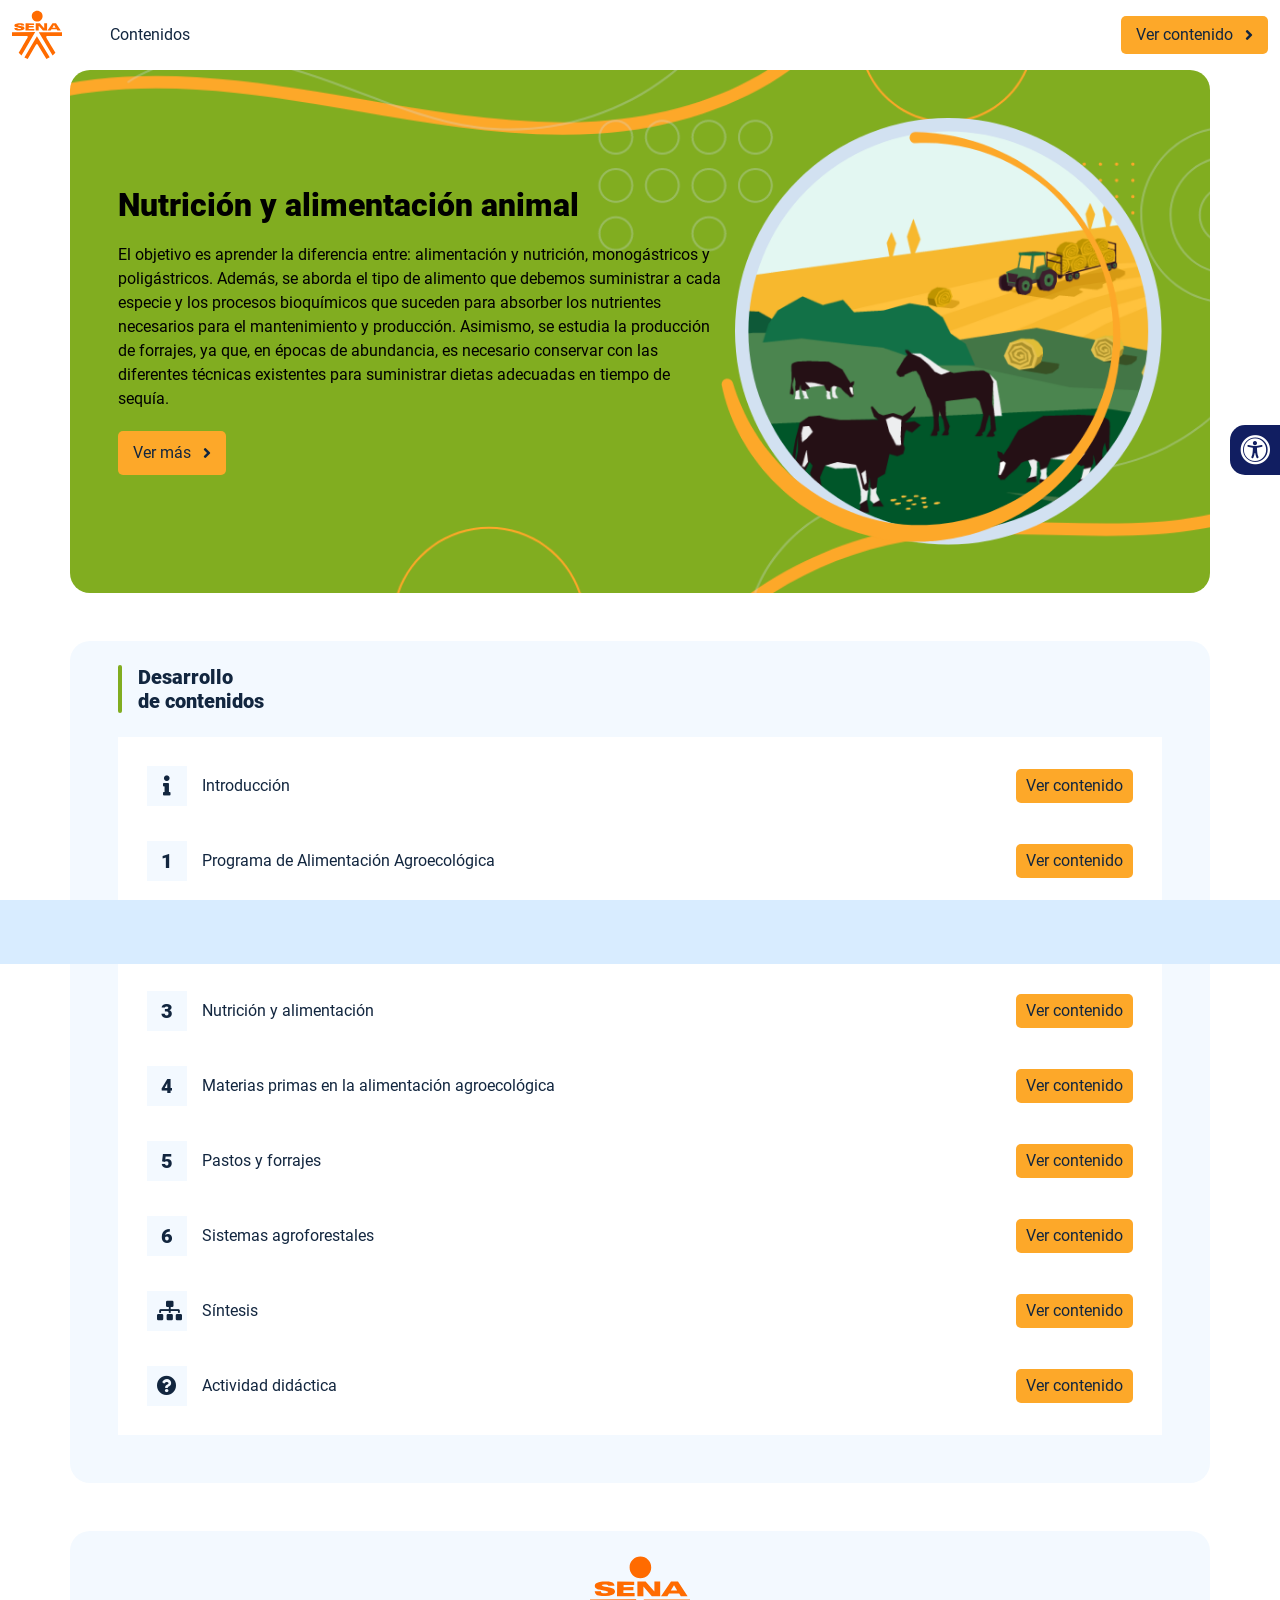
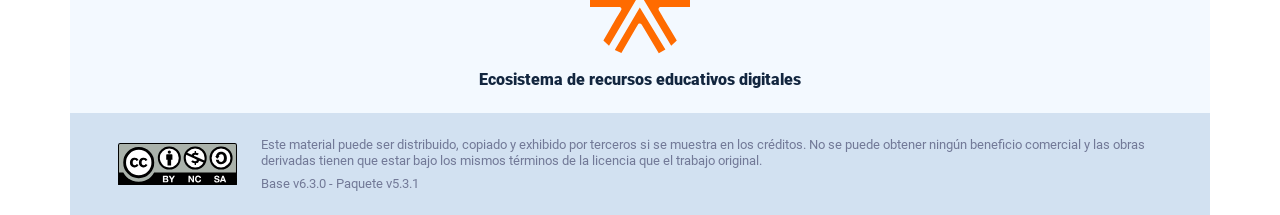
==== index.html @ fa009c9f "new dist" ====
<!DOCTYPE html><html lang=""><head><meta charset="utf-8"><meta http-equiv="X-UA-Compatible" content="IE=edge"><meta name="viewport" content="width=device-width,initial-scale=1"><link rel="icon" href="favicon.ico"><title>Nutrición y alimentación animal</title><link href="css/chunk-0c047e41.3babef71.css" rel="prefetch"><link href="css/chunk-25b302c8.3babef71.css" rel="prefetch"><link href="css/chunk-26fc7596.3babef71.css" rel="prefetch"><link href="css/chunk-2d2747e2.3babef71.css" rel="prefetch"><link href="css/chunk-32334cb6.3babef71.css" rel="prefetch"><link href="css/chunk-3c57cd7b.3babef71.css" rel="prefetch"><link href="css/chunk-4f2d402a.3babef71.css" rel="prefetch"><link href="css/chunk-4fde0a08.14d1f3e8.css" rel="prefetch"><link href="css/chunk-515a8379.6dd60bd9.css" rel="prefetch"><link href="css/chunk-59974754.52a29f96.css" rel="prefetch"><link href="css/chunk-6e1e538a.126808df.css" rel="prefetch"><link href="css/chunk-766a929b.4b46c8f9.css" rel="prefetch"><link href="css/chunk-f2df7d2c.3babef71.css" rel="prefetch"><link href="css/comple.c77ce1c6.css" rel="prefetch"><link href="css/creditos.d9556710.css" rel="prefetch"><link href="css/glosario.604afac5.css" rel="prefetch"><link href="css/referencias.53dd56c1.css" rel="prefetch"><link href="js/actividad.13977419.js" rel="prefetch"><link href="js/chunk-0206bfa0.6ea798e3.js" rel="prefetch"><link href="js/chunk-0c047e41.f8c94ea4.js" rel="prefetch"><link href="js/chunk-13a6037e.e3ae92cb.js" rel="prefetch"><link href="js/chunk-18f95272.21e103e8.js" rel="prefetch"><link href="js/chunk-25b302c8.52a77a1a.js" rel="prefetch"><link href="js/chunk-26fc7596.83f7bd24.js" rel="prefetch"><link href="js/chunk-2c06842c.5c37a9a4.js" rel="prefetch"><link href="js/chunk-2d0e96ec.0137517c.js" rel="prefetch"><link href="js/chunk-2d208d90.4214ea15.js" rel="prefetch"><link href="js/chunk-2d21d0e2.2effd95c.js" rel="prefetch"><link href="js/chunk-2d22c123.eae951e4.js" rel="prefetch"><link href="js/chunk-2d2747e2.8bf9c8c6.js" rel="prefetch"><link href="js/chunk-2e80bb9a.995b428d.js" rel="prefetch"><link href="js/chunk-319206de.aa8a822c.js" rel="prefetch"><link href="js/chunk-32334cb6.5bf96e93.js" rel="prefetch"><link href="js/chunk-3c57cd7b.e9e8c691.js" rel="prefetch"><link href="js/chunk-3d6834f6.431246e4.js" rel="prefetch"><link href="js/chunk-4cdd78c0.a78de37a.js" rel="prefetch"><link href="js/chunk-4f2d402a.55dde777.js" rel="prefetch"><link href="js/chunk-4fde0a08.925c0153.js" rel="prefetch"><link href="js/chunk-515a8379.f6494c40.js" rel="prefetch"><link href="js/chunk-53ccb27e.b62e70c6.js" rel="prefetch"><link href="js/chunk-55d286b8.ed325d22.js" rel="prefetch"><link href="js/chunk-59974754.54bc3c05.js" rel="prefetch"><link href="js/chunk-6e1e538a.7af76e6a.js" rel="prefetch"><link href="js/chunk-766a929b.f186516a.js" rel="prefetch"><link href="js/chunk-c796899c.27587da0.js" rel="prefetch"><link href="js/chunk-e8a7823a.f5b0696b.js" rel="prefetch"><link href="js/chunk-f2df7d2c.f346e065.js" rel="prefetch"><link href="js/chunk-fde47172.cef061ba.js" rel="prefetch"><link href="js/comple.63446058.js" rel="prefetch"><link href="js/creditos.b3fdea55.js" rel="prefetch"><link href="js/glosario.db47844c.js" rel="prefetch"><link href="js/intro.9a6a0069.js" rel="prefetch"><link href="js/referencias.a75df7a0.js" rel="prefetch"><link href="js/sintesis.6f51f8eb.js" rel="prefetch"><link href="js/tema1.63295f8f.js" rel="prefetch"><link href="js/tema2.dfd759f9.js" rel="prefetch"><link href="js/tema3.2fb62df7.js" rel="prefetch"><link href="css/app.a11f2402.css" rel="preload" as="style"><link href="css/chunk-vendors.a9d8d5e8.css" rel="preload" as="style"><link href="js/app.bd2f40f1.js" rel="preload" as="script"><link href="js/chunk-vendors.563e5049.js" rel="preload" as="script"><link href="css/chunk-vendors.a9d8d5e8.css" rel="stylesheet"><link href="css/app.a11f2402.css" rel="stylesheet"></head><body><noscript><strong>We're sorry but Nutrición y alimentación animal doesn't work properly without JavaScript enabled. Please enable it to continue.</strong></noscript><div id="app"></div><script src="js/chunk-vendors.563e5049.js"></script><script src="js/app.bd2f40f1.js"></script></body></html>
---- css/chunk-0c047e41.3babef71.css ----
.actividad[data-v-22adfd6b]{background-color:#f2f2f2}.horizontal-scroll__wrapper[data-v-22adfd6b]{overflow:hidden}.horizontal-scroll[data-v-22adfd6b]{display:flex;transition:transform .5s ease-in-out;align-items:center;flex-wrap:nowrap}.horizontal-scroll[data-v-22adfd6b]:not(.row){width:100%}.horizontal-scroll--item-fw[data-v-22adfd6b]>div{flex-grow:0;flex-shrink:0;width:100%;margin:0!important}
---- css/chunk-25b302c8.3babef71.css ----
.actividad[data-v-22adfd6b]{background-color:#f2f2f2}.horizontal-scroll__wrapper[data-v-22adfd6b]{overflow:hidden}.horizontal-scroll[data-v-22adfd6b]{display:flex;transition:transform .5s ease-in-out;align-items:center;flex-wrap:nowrap}.horizontal-scroll[data-v-22adfd6b]:not(.row){width:100%}.horizontal-scroll--item-fw[data-v-22adfd6b]>div{flex-grow:0;flex-shrink:0;width:100%;margin:0!important}
---- css/chunk-26fc7596.3babef71.css ----
.actividad[data-v-22adfd6b]{background-color:#f2f2f2}.horizontal-scroll__wrapper[data-v-22adfd6b]{overflow:hidden}.horizontal-scroll[data-v-22adfd6b]{display:flex;transition:transform .5s ease-in-out;align-items:center;flex-wrap:nowrap}.horizontal-scroll[data-v-22adfd6b]:not(.row){width:100%}.horizontal-scroll--item-fw[data-v-22adfd6b]>div{flex-grow:0;flex-shrink:0;width:100%;margin:0!important}
---- css/chunk-2d2747e2.3babef71.css ----
.actividad[data-v-22adfd6b]{background-color:#f2f2f2}.horizontal-scroll__wrapper[data-v-22adfd6b]{overflow:hidden}.horizontal-scroll[data-v-22adfd6b]{display:flex;transition:transform .5s ease-in-out;align-items:center;flex-wrap:nowrap}.horizontal-scroll[data-v-22adfd6b]:not(.row){width:100%}.horizontal-scroll--item-fw[data-v-22adfd6b]>div{flex-grow:0;flex-shrink:0;width:100%;margin:0!important}
---- css/chunk-32334cb6.3babef71.css ----
.actividad[data-v-22adfd6b]{background-color:#f2f2f2}.horizontal-scroll__wrapper[data-v-22adfd6b]{overflow:hidden}.horizontal-scroll[data-v-22adfd6b]{display:flex;transition:transform .5s ease-in-out;align-items:center;flex-wrap:nowrap}.horizontal-scroll[data-v-22adfd6b]:not(.row){width:100%}.horizontal-scroll--item-fw[data-v-22adfd6b]>div{flex-grow:0;flex-shrink:0;width:100%;margin:0!important}
---- css/chunk-3c57cd7b.3babef71.css ----
.actividad[data-v-22adfd6b]{background-color:#f2f2f2}.horizontal-scroll__wrapper[data-v-22adfd6b]{overflow:hidden}.horizontal-scroll[data-v-22adfd6b]{display:flex;transition:transform .5s ease-in-out;align-items:center;flex-wrap:nowrap}.horizontal-scroll[data-v-22adfd6b]:not(.row){width:100%}.horizontal-scroll--item-fw[data-v-22adfd6b]>div{flex-grow:0;flex-shrink:0;width:100%;margin:0!important}
---- css/chunk-4f2d402a.3babef71.css ----
.actividad[data-v-22adfd6b]{background-color:#f2f2f2}.horizontal-scroll__wrapper[data-v-22adfd6b]{overflow:hidden}.horizontal-scroll[data-v-22adfd6b]{display:flex;transition:transform .5s ease-in-out;align-items:center;flex-wrap:nowrap}.horizontal-scroll[data-v-22adfd6b]:not(.row){width:100%}.horizontal-scroll--item-fw[data-v-22adfd6b]>div{flex-grow:0;flex-shrink:0;width:100%;margin:0!important}
---- css/chunk-4fde0a08.14d1f3e8.css ----
.actividad[data-v-a108b06a]{background-color:#f2f2f2}.header[data-v-a108b06a]{position:sticky;top:0;padding-top:10px;padding-bottom:10px;background-color:#fff;z-index:10010;line-height:1.1em}.header__logo[data-v-a108b06a]{width:50px}@media (max-width:576px){.header__componente-formativo[data-v-a108b06a]{font-size:.8em}}.header__menu[data-v-a108b06a]{cursor:pointer}.header__menu span[data-v-a108b06a]{font-size:.7em;display:block;line-height:1em;text-align:center;color:#111e61}.header__menu__btn[data-v-a108b06a]{width:30px;height:30px;position:relative;margin-bottom:4px}.header__menu__btn .line-1[data-v-a108b06a],.header__menu__btn .line-2[data-v-a108b06a],.header__menu__btn .line-3[data-v-a108b06a]{height:4px;width:30px;background-color:#111e61;transform-origin:center center;position:absolute;left:0;border-radius:2px}.header__menu__btn .line-1[data-v-a108b06a]{top:4px;-webkit-animation:line-1-inactive-data-v-a108b06a .5s ease-in-out forwards;animation:line-1-inactive-data-v-a108b06a .5s ease-in-out forwards}.header__menu__btn .line-2[data-v-a108b06a]{top:13px;-webkit-animation:line-2-inactive-data-v-a108b06a .5s ease-in-out forwards;animation:line-2-inactive-data-v-a108b06a .5s ease-in-out forwards}.header__menu__btn .line-3[data-v-a108b06a]{top:22px;-webkit-animation:line-3-inactive-data-v-a108b06a .5s ease-in-out forwards;animation:line-3-inactive-data-v-a108b06a .5s ease-in-out forwards}.header__menu__btn[data-v-a108b06a]:hover{cursor:pointer}.header__menu__btn--open .line-1[data-v-a108b06a]{-webkit-animation:line-1-active-data-v-a108b06a .5s ease-in-out forwards;animation:line-1-active-data-v-a108b06a .5s ease-in-out forwards}.header__menu__btn--open .line-2[data-v-a108b06a]{-webkit-animation:line-2-active-data-v-a108b06a .5s ease-in-out forwards;animation:line-2-active-data-v-a108b06a .5s ease-in-out forwards}.header__menu__btn--open .line-3[data-v-a108b06a]{-webkit-animation:line-3-active-data-v-a108b06a .5s ease-in-out forwards;animation:line-3-active-data-v-a108b06a .5s ease-in-out forwards}@-webkit-keyframes line-1-active-data-v-a108b06a{0%{transform:translate(0) rotate(0)}50%{transform:translateY(9px) rotate(0)}to{transform:translateY(9px) rotate(45deg)}}@keyframes line-1-active-data-v-a108b06a{0%{transform:translate(0) rotate(0)}50%{transform:translateY(9px) rotate(0)}to{transform:translateY(9px) rotate(45deg)}}@-webkit-keyframes line-2-active-data-v-a108b06a{0%{transform:scale(1)}to{transform:scale(0)}}@keyframes line-2-active-data-v-a108b06a{0%{transform:scale(1)}to{transform:scale(0)}}@-webkit-keyframes line-3-active-data-v-a108b06a{0%{transform:translate(0) rotate(0)}50%{transform:translateY(-9px) rotate(0)}to{transform:translateY(-9px) rotate(-45deg)}}@keyframes line-3-active-data-v-a108b06a{0%{transform:translate(0) rotate(0)}50%{transform:translateY(-9px) rotate(0)}to{transform:translateY(-9px) rotate(-45deg)}}@-webkit-keyframes line-1-inactive-data-v-a108b06a{0%{transform:translateY(9px) rotate(45deg)}50%{transform:translateY(9px) rotate(0)}to{transform:translate(0) rotate(0)}}@keyframes line-1-inactive-data-v-a108b06a{0%{transform:translateY(9px) rotate(45deg)}50%{transform:translateY(9px) rotate(0)}to{transform:translate(0) rotate(0)}}@-webkit-keyframes line-2-inactive-data-v-a108b06a{0%{transform:scale(0)}to{transform:scale(1)}}@keyframes line-2-inactive-data-v-a108b06a{0%{transform:scale(0)}to{transform:scale(1)}}@-webkit-keyframes line-3-inactive-data-v-a108b06a{0%{transform:translateY(-9px) rotate(-45deg)}50%{transform:translateY(-9px) rotate(0)}to{transform:translate(0) rotate(0)}}@keyframes line-3-inactive-data-v-a108b06a{0%{transform:translateY(-9px) rotate(-45deg)}50%{transform:translateY(-9px) rotate(0)}to{transform:translate(0) rotate(0)}}
---- css/chunk-515a8379.6dd60bd9.css ----
.actividad{background-color:#f2f2f2}.banner-interno{position:relative}.banner-interno__fondo{position:absolute;top:0;bottom:-50px;left:0;right:0;background-color:#e26c1e;background-size:cover;background-position:50%}.banner-interno__titulo{display:flex;align-items:center}.banner-interno__titulo__icono{display:block;width:32px;height:32px;border-radius:50%;background-color:#fff;position:relative}.banner-interno__titulo__icono i{color:#e26c1e;position:absolute;left:50%;top:50%;transform:translate(-50%,-50%)}.banner-interno__titulo h1,.banner-interno__titulo h2,.banner-interno__titulo h3,.banner-interno__titulo h4,.banner-interno__titulo h5,.banner-interno__titulo h6{color:#fff;line-height:1.1em}
---- css/chunk-59974754.52a29f96.css ----
.actividad{background-color:#f2f2f2}.aside-menu{position:sticky;top:70px;flex:0 0 0;width:0;min-height:calc(100vh - 70px);max-height:calc(100vh - 70px);background-color:#f3f9ff;transition:flex .5s ease-in-out,width .5s ease-in-out;overflow-x:hidden;z-index:100001}.aside-menu a{color:#111e61}.aside-menu--open{flex:0 0 300px;width:300px}.aside-menu__content{width:300px;display:flex;flex-direction:column;justify-content:space-between;min-height:calc(100vh - 70px);max-height:calc(100vh - 70px);border-right:1px solid #d8ecff}@media (max-height:800px){.aside-menu__content{min-height:800px;max-height:800px;overflow-y:auto}}.aside-menu__header{padding:10px;text-align:center;background-color:#d8ecff}.aside-menu__header h4{margin:0}.aside-menu__menu{overflow-y:auto;flex-grow:1;list-style:none;padding-left:0;margin-bottom:0}.aside-menu__menu__item--active .aside-menu__menu__item__lnk,.aside-menu__menu__item--active .aside-menu__sec-menu__item__lnk{background-color:#d8ecff;font-weight:700}.aside-menu__menu__item--sub-menu:hover,.aside-menu__menu__item:hover,.aside-menu__sec-menu__item:hover{background-color:#d8ecff}.aside-menu__menu__item--sub-menu{padding-left:10px}.aside-menu__menu__item--sub-menu--active .aside-menu__menu__item__lnk,.aside-menu__menu__item--sub-menu--active .aside-menu__sec-menu__item__lnk{background-color:#d8ecff;font-weight:700;position:relative}.aside-menu__menu__item--sub-menu--active .aside-menu__menu__item__lnk:before,.aside-menu__menu__item--sub-menu--active .aside-menu__sec-menu__item__lnk:before{content:"";display:block;position:absolute;left:0;bottom:0;top:0;width:4px;border-radius:2px;background-color:#81ad20}.aside-menu__menu__item__lnk,.aside-menu__sec-menu__item__lnk{display:flex;align-items:center;padding:10px 15px;line-height:1.1em}.aside-menu__menu__item__lnk i,.aside-menu__menu__item__lnk span,.aside-menu__sec-menu__item__lnk i,.aside-menu__sec-menu__item__lnk span{margin-right:10px}.aside-menu__menu__item__lnk i:last-child,.aside-menu__menu__item__lnk span:last-child,.aside-menu__sec-menu__item__lnk i:last-child,.aside-menu__sec-menu__item__lnk span:last-child{margin-right:0}.aside-menu__sec-menu{background-color:#d8ecff;padding:10px 0;flex-shrink:0;margin-bottom:0}.aside-menu__sec-menu__item{padding:10px 15px}.aside-menu__sec-menu__item__lnk{padding:0;border-radius:1em}.aside-menu__sec-menu__item__lnk i{display:block;width:2em;height:2em;padding:.5em 0;text-align:center;background-color:#fff;border-radius:50%}.aside-menu__sec-menu__item__lnk:hover{background-color:#fff}@media (max-width:992px){.aside-menu{position:fixed;top:70px}}@media (max-width:576px){.aside-menu__sec-menu{padding-bottom:110px}}
---- css/chunk-6e1e538a.126808df.css ----
.actividad[data-v-4f6b7c58]{background-color:#f2f2f2}.accesibilidad[data-v-4f6b7c58]{position:fixed;right:0;top:50vh;height:50px;background-color:#111e61;border-top-left-radius:15px;border-bottom-left-radius:15px;transform:translateY(-50%) translateX(100%) translateX(-50px);overflow:hidden;transition:transform .3s ease-in-out,height .3s ease-in-out}.accesibilidad[data-v-4f6b7c58]:hover{transform:translateY(-50%) translateX(0);height:12.75rem}.accesibilidad [data-v-4f6b7c58]{color:#fff}.accesibilidad__menu__content .accesibilidad__menu__item[data-v-4f6b7c58]{cursor:pointer}.accesibilidad__menu__content .accesibilidad__menu__item[data-v-4f6b7c58]:hover{background-color:#273685}.accesibilidad__menu__content .accesibilidad__menu__item[data-v-4f6b7c58]:last-child{border:none}.accesibilidad__menu__item[data-v-4f6b7c58]{display:flex;align-items:center;padding:10px;border-bottom:1px solid #273685;line-height:1em;-webkit-user-select:none;-moz-user-select:none;-ms-user-select:none;user-select:none}.accesibilidad__menu i[data-v-4f6b7c58]{font-size:30px;font-style:normal;margin-right:10px;line-height:1em}.accesibilidad__menu img[data-v-4f6b7c58]{width:30px;margin-right:10px}
---- css/chunk-766a929b.4b46c8f9.css ----
.actividad{background-color:#f2f2f2}.barra-avance{display:flex;align-items:center;justify-content:space-between;position:fixed;bottom:0;left:0;width:100%;padding:10px;background-color:#d8ecff;transition:transform .5s ease-in-out;z-index:100000}.barra-avance__barra{margin:0 20px;flex:1;position:relative;max-width:800px}.barra-avance__barra--amarilla,.barra-avance__barra--blanca{height:4px}.barra-avance__barra--amarilla:after,.barra-avance__barra--amarilla:before,.barra-avance__barra--blanca:after,.barra-avance__barra--blanca:before{content:"";display:block;width:10px;height:10px;border-radius:50%;position:absolute;top:50%}.barra-avance__barra--amarilla:before,.barra-avance__barra--blanca:before{left:0;transform:translate(-50%,-50%)}.barra-avance__barra--amarilla:after,.barra-avance__barra--blanca:after{right:0;transform:translate(50%,-50%)}.barra-avance__barra--blanca,.barra-avance__barra--blanca:after,.barra-avance__barra--blanca:before{background-color:#fff}.barra-avance__barra--amarilla{position:absolute;width:100%;top:0;background-color:#fda829}.barra-avance__barra--amarilla:after,.barra-avance__barra--amarilla:before{background-color:#fda829}.barra-avance__boton--regresar{background-color:#b0c0d2}.barra-avance__boton--regresar span{color:#111e61!important}.barra-avance__boton--disable{opacity:0;pointer-events:none}.barra-avance--open{transform:translateY(0)}.barra-avance--close{transform:translateY(100%)}
---- css/chunk-f2df7d2c.3babef71.css ----
.actividad[data-v-22adfd6b]{background-color:#f2f2f2}.horizontal-scroll__wrapper[data-v-22adfd6b]{overflow:hidden}.horizontal-scroll[data-v-22adfd6b]{display:flex;transition:transform .5s ease-in-out;align-items:center;flex-wrap:nowrap}.horizontal-scroll[data-v-22adfd6b]:not(.row){width:100%}.horizontal-scroll--item-fw[data-v-22adfd6b]>div{flex-grow:0;flex-shrink:0;width:100%;margin:0!important}
---- css/comple.c77ce1c6.css ----
.banner-interno{position:relative}.banner-interno__fondo{position:absolute;top:0;bottom:-50px;left:0;right:0;background-color:#e26c1e;background-size:cover;background-position:50%}.banner-interno__titulo{display:flex;align-items:center}.banner-interno__titulo__icono{display:block;width:32px;height:32px;border-radius:50%;background-color:#fff;position:relative}.banner-interno__titulo__icono i{color:#e26c1e;position:absolute;left:50%;top:50%;transform:translate(-50%,-50%)}.banner-interno__titulo h1,.banner-interno__titulo h2,.banner-interno__titulo h3,.banner-interno__titulo h4,.banner-interno__titulo h5,.banner-interno__titulo h6{color:#fff;line-height:1.1em}.actividad{background-color:#f2f2f2}.complementario__enlaces{display:flex;justify-content:center;flex-wrap:wrap}.complementario__enlaces a{margin:0 5px}.complementario__btn{font-size:1.5em;line-height:1em}table{width:calc(100% - 1px);min-width:800px}table thead{background-color:#d8ecff}table thead th{border-color:#d8ecff}table td,table th{padding:25px 20px;text-align:center}
---- css/creditos.d9556710.css ----
.banner-interno{position:relative}.banner-interno__fondo{position:absolute;top:0;bottom:-50px;left:0;right:0;background-color:#e26c1e;background-size:cover;background-position:50%}.banner-interno__titulo{display:flex;align-items:center}.banner-interno__titulo__icono{display:block;width:32px;height:32px;border-radius:50%;background-color:#fff;position:relative}.banner-interno__titulo__icono i{color:#e26c1e;position:absolute;left:50%;top:50%;transform:translate(-50%,-50%)}.banner-interno__titulo h1,.banner-interno__titulo h2,.banner-interno__titulo h3,.banner-interno__titulo h4,.banner-interno__titulo h5,.banner-interno__titulo h6{color:#fff;line-height:1.1em}.actividad{background-color:#f2f2f2}.creditos-vista .tarjeta.credito{background-color:#d2e1f1}.creditos{color:#727997;overflow-x:auto}.creditos__item{min-width:490px}.creditos p{line-height:1.3em;margin-bottom:0;color:#727997}.creditos__titulo{font-weight:700;background-color:#d2e1f1;padding:5px 10px;border-top-radius:5px;border-top-left-radius:5px;border-top-right-radius:5px}.creditos table td,.creditos table th{border-color:#d2e1f1}
---- css/glosario.604afac5.css ----
.banner-interno{position:relative}.banner-interno__fondo{position:absolute;top:0;bottom:-50px;left:0;right:0;background-color:#e26c1e;background-size:cover;background-position:50%}.banner-interno__titulo{display:flex;align-items:center}.banner-interno__titulo__icono{display:block;width:32px;height:32px;border-radius:50%;background-color:#fff;position:relative}.banner-interno__titulo__icono i{color:#e26c1e;position:absolute;left:50%;top:50%;transform:translate(-50%,-50%)}.banner-interno__titulo h1,.banner-interno__titulo h2,.banner-interno__titulo h3,.banner-interno__titulo h4,.banner-interno__titulo h5,.banner-interno__titulo h6{color:#fff;line-height:1.1em}.actividad{background-color:#f2f2f2}.glosario__letra-item{display:flex}.glosario__letra-item__texto{padding-top:5px}.glosario__letra-item__letra__icono{width:32px;height:32px;position:relative;line-height:1em;border-radius:50%;background-color:#d2e1f1}.glosario__letra-item__letra__icono span{position:absolute;left:50%;top:50%;transform:translate(-50%,-50%);font-size:1.1em;font-weight:900}
---- css/referencias.53dd56c1.css ----
.banner-interno{position:relative}.banner-interno__fondo{position:absolute;top:0;bottom:-50px;left:0;right:0;background-color:#e26c1e;background-size:cover;background-position:50%}.banner-interno__titulo{display:flex;align-items:center}.banner-interno__titulo__icono{display:block;width:32px;height:32px;border-radius:50%;background-color:#fff;position:relative}.banner-interno__titulo__icono i{color:#e26c1e;position:absolute;left:50%;top:50%;transform:translate(-50%,-50%)}.banner-interno__titulo h1,.banner-interno__titulo h2,.banner-interno__titulo h3,.banner-interno__titulo h4,.banner-interno__titulo h5,.banner-interno__titulo h6{color:#fff;line-height:1.1em}.actividad{background-color:#f2f2f2}.referencias__item:last-child hr{display:none}.referencias__item a{color:#2196f3;text-decoration:underline;overflow-wrap:break-word}
---- css/app.a11f2402.css ----
*,:after,:before{box-sizing:inherit}html{height:100%;line-height:1.15;box-sizing:border-box;-webkit-font-smoothing:antialiased;-moz-osx-font-smoothing:grayscale;-webkit-text-size-adjust:100%;-ms-text-size-adjust:100%;text-rendering:optimizeLegibility}a,abbr,acronym,address,applet,article,aside,audio,b,big,blockquote,body,canvas,caption,center,cite,code,dd,del,details,dfn,div,dl,dt,em,embed,fieldset,figcaption,figure,footer,form,h1,h2,h3,h4,h5,h6,header,hgroup,html,i,iframe,img,ins,kbd,label,legend,li,mark,menu,nav,object,ol,output,p,pre,q,ruby,s,samp,section,small,span,strike,strong,sub,summary,sup,table,tbody,td,tfoot,th,thead,time,tr,tt,u,ul,var,video{margin:0;padding:0;border:0;outline:0;background:transparent;vertical-align:baseline}article,aside,details,figcaption,figure,footer,header,main,menu,nav,section,summary{display:block}[hidden],template{display:none}hr{box-sizing:content-box;height:0;border-bottom:1px solid #e8e8e8;border-left:0;border-right:0;border-top:0;margin:1.5em 0;overflow:visible}[hidden]{display:none}a{font-family:Roboto,sans-serif;font-size:1em;font-weight:400;text-decoration:none;color:#12263f;background-color:transparent;transition:all .15s ease-in-out;-webkit-text-decoration-skip:objects}a:active,a:hover{outline-width:0}a:active,a:focus,a:hover{color:#000}[type=button],[type=reset],[type=submit],button{-webkit-appearance:none;-moz-appearance:none;appearance:none;cursor:pointer;display:inline-block;vertical-align:middle;border:0;border-radius:5px;color:#12263f;background-color:#fda829;font-family:Roboto,sans-serif;font-weight:400;font-size:1em;-webkit-font-smoothing:antialiased;line-height:1em;white-space:nowrap;text-decoration:none;text-transform:none;padding:.75em 1.5em;margin:0;-webkit-user-select:none;-moz-user-select:none;-ms-user-select:none;user-select:none;overflow:visible;transition:background-color .15s ease-in-out}[type=button]:focus,[type=button]:hover,[type=reset]:focus,[type=reset]:hover,[type=submit]:focus,[type=submit]:hover,button:focus,button:hover{background-color:#fda829;color:#12263f}[type=button]:disabled,[type=reset]:disabled,[type=submit]:disabled,button:disabled{cursor:not-allowed;opacity:.5}[type=button]:disabled:hover,[type=reset]:disabled:hover,[type=submit]:disabled:hover,button:disabled:hover{background-color:#fda829}input,select,textarea{margin:0;display:block;font-family:Roboto,sans-serif;font-size:16px}input{overflow:visible}[type=color],[type=date],[type=datetime-local],[type=datetime],[type=email],[type=month],[type=number],[type=password],[type=search],[type=tel],[type=text],[type=time],[type=url],[type=week],input:not([type]),select,select[multiple],textarea{background-color:#fff;border:1px solid #e8e8e8;border-radius:5px;box-shadow:inset 0 1px 3px rgba(0,0,0,.06);box-sizing:inherit;margin-bottom:.75em;padding:.5em;transition:border-color .15s ease-in-out;width:100%}[type=color]:hover,[type=date]:hover,[type=datetime-local]:hover,[type=datetime]:hover,[type=email]:hover,[type=month]:hover,[type=number]:hover,[type=password]:hover,[type=search]:hover,[type=tel]:hover,[type=text]:hover,[type=time]:hover,[type=url]:hover,[type=week]:hover,input:not([type]):hover,select:hover,select[multiple]:hover,textarea:hover{border-color:shade(#e8e8e8,20%)}[type=color]:focus,[type=date]:focus,[type=datetime-local]:focus,[type=datetime]:focus,[type=email]:focus,[type=month]:focus,[type=number]:focus,[type=password]:focus,[type=search]:focus,[type=tel]:focus,[type=text]:focus,[type=time]:focus,[type=url]:focus,[type=week]:focus,input:not([type]):focus,select:focus,select[multiple]:focus,textarea:focus{border-color:#81ad20;box-shadow:inset 0 1px 3px rgba(0,0,0,.06),0 0 5px rgba(204,97,26,.7);outline:none}[type=color]:disabled,[type=date]:disabled,[type=datetime-local]:disabled,[type=datetime]:disabled,[type=email]:disabled,[type=month]:disabled,[type=number]:disabled,[type=password]:disabled,[type=search]:disabled,[type=tel]:disabled,[type=text]:disabled,[type=time]:disabled,[type=url]:disabled,[type=week]:disabled,input:not([type]):disabled,select:disabled,select[multiple]:disabled,textarea:disabled{background-color:shade(#fff,5%);cursor:not-allowed}[type=color]:disabled:hover,[type=date]:disabled:hover,[type=datetime-local]:disabled:hover,[type=datetime]:disabled:hover,[type=email]:disabled:hover,[type=month]:disabled:hover,[type=number]:disabled:hover,[type=password]:disabled:hover,[type=search]:disabled:hover,[type=tel]:disabled:hover,[type=text]:disabled:hover,[type=time]:disabled:hover,[type=url]:disabled:hover,[type=week]:disabled:hover,input:not([type]):disabled:hover,select:disabled:hover,select[multiple]:disabled:hover,textarea:disabled:hover{border:1px solid #e8e8e8}select{text-transform:none;max-width:100%;border-radius:5px}::-webkit-file-upload-button{background-color:#fda829;border:none;cursor:pointer;color:#12263f;border-radius:5px;padding:.75em 1.5em}::-webkit-file-upload-button:hover{background-color:#fda829}optgroup{font-weight:700}fieldset{border:1px solid #e8e8e8;background-color:transparent;padding:1.5em;-webkit-margin-start:0;-webkit-margin-end:0;-webkit-padding-before:1.5em;-webkit-padding-start:1.5em;-webkit-padding-end:1.5em;-webkit-padding-after:1.5em}legend{box-sizing:border-box;color:inherit;display:table;max-width:100%;padding:0;white-space:normal;font-weight:600;-webkit-padding-start:0;-webkit-padding-end:0}label,legend{margin-bottom:.375em}label{display:block;font-size:1em;font-family:Roboto,sans-serif;font-weight:900}textarea{overflow:auto;resize:vertical}[type=checkbox],[type=radio]{box-sizing:border-box;padding:0;display:inline;margin-right:.375em}[type=number]::-webkit-inner-spin-button,[type=number]::-webkit-outer-spin-button{height:auto}[type=search]{-webkit-appearance:textfield;outline-offset:-2px}[type=search]::-webkit-search-cancel-button,[type=search]::-webkit-search-decoration{-webkit-appearance:none;-moz-appearance:none}::-moz-placeholder{color:#999}:-ms-input-placeholder{color:#999}::placeholder{color:#999}::-webkit-file-upload-button{-webkit-appearance:button;-moz-appearance:button;font:inherit}[type=file]{margin-bottom:.75em;width:100%}[type=button],[type=reset],[type=submit],button{-webkit-appearance:button}[type=button]::-moz-focus-inner,[type=reset]::-moz-focus-inner,[type=submit]::-moz-focus-inner,button::-moz-focus-inner{border-style:none;padding:0}[type=button]:-moz-focusring,[type=reset]:-moz-focusring,[type=submit]:-moz-focusring,button:-moz-focusring{outline:1px dotted ButtonText}progress{vertical-align:baseline}ol,ul{list-style:none;margin-bottom:1em}dt{font-weight:700}figure,img,picture,svg{margin:0;width:100%;max-width:100%}figcaption{display:block;background-color:#e8e8e8;padding:.75em 1.5em;font-size:.8em;font-weight:700}img,svg{display:block;border-style:none}svg:not(:root){overflow:hidden}audio,canvas,progress,video{display:inline-block}audio:not([controls]){display:none;height:0}template{display:none}table{border-collapse:collapse;border-spacing:0;table-layout:fixed;width:100%}td,th,tr{vertical-align:middle}td,th{border:1px solid #e8e8e8;padding:.75em}th{font-size:.875em;line-height:1.2}td{line-height:1.5}body{font-size:16px;font-weight:400;line-height:1.5}body,h1,h2,h3,h4,h5,h6{color:#12263f;font-family:Roboto,sans-serif}h1,h2,h3,h4,h5,h6{font-weight:900;line-height:1.2;margin:0 0 .75em}h1{font-size:2em}h2{font-size:1.5em}h3{font-size:1.25em}h4{font-size:1.125em}h5{font-size:1em}h6{font-size:.875em}p{font-family:Roboto,sans-serif;font-size:1em;font-weight:400;line-height:1.5;color:#12263f;margin-bottom:1em}b,strong{font-weight:700}dfn,em,i{font-style:italic}br{line-height:2em}u{text-decoration:underline}code,kbd,pre,samp{color:#727997;font-family:Lucida Console,Courier New,monospace;font-size:1em}sub,sup{font-size:75%;line-height:0;position:relative;vertical-align:baseline}sub{bottom:-.25em}sup{top:-.5em}small{font-size:80%}mark{background-color:#ffeb3b;color:#000}abbr[title]{border-bottom:none;text-decoration:underline;-webkit-text-decoration:underline dotted;text-decoration:underline dotted}blockquote,q{quotes:none}::selection{background:#2196f3!important;color:#fff!important;text-shadow:none}::-moz-selection{background:#2196f3!important;color:#fff!important;text-shadow:none}img::selection{background:transparent}img::-moz-selection{background:transparent}body{-webkit-tap-highlight-color:#2196F3!important}details,menu{display:block}summary{display:list-item}@media print{*,:after,:before,:first-letter,:first-line{background:transparent!important;color:#000!important;box-shadow:none!important;text-shadow:none!important}a,a:visited{text-decoration:underline}a[href]:after{content:" (" attr(href) ")"}a abbr[title]:after{content:" (" attr(title) ")"}a[href^="#"]:after,a[href^="javascript:"]:after{content:""}blockquote,pre{border:1px solid #999;page-break-inside:avoid}thead{display:table-header-group}img,tr{page-break-inside:avoid}img{max-width:100%!important}h2,h3,p{orphans:3;widows:3}h2,h3{page-break-after:avoid}}[data-aos][data-aos][data-aos-duration="50"],body[data-aos-duration="50"] [data-aos]{transition-duration:50ms}[data-aos][data-aos][data-aos-delay="50"],body[data-aos-delay="50"] [data-aos]{transition-delay:0s}[data-aos][data-aos][data-aos-delay="50"].aos-animate,body[data-aos-delay="50"] [data-aos].aos-animate{transition-delay:50ms}[data-aos][data-aos][data-aos-duration="100"],body[data-aos-duration="100"] [data-aos]{transition-duration:.1s}[data-aos][data-aos][data-aos-delay="100"],body[data-aos-delay="100"] [data-aos]{transition-delay:0s}[data-aos][data-aos][data-aos-delay="100"].aos-animate,body[data-aos-delay="100"] [data-aos].aos-animate{transition-delay:.1s}[data-aos][data-aos][data-aos-duration="150"],body[data-aos-duration="150"] [data-aos]{transition-duration:.15s}[data-aos][data-aos][data-aos-delay="150"],body[data-aos-delay="150"] [data-aos]{transition-delay:0s}[data-aos][data-aos][data-aos-delay="150"].aos-animate,body[data-aos-delay="150"] [data-aos].aos-animate{transition-delay:.15s}[data-aos][data-aos][data-aos-duration="200"],body[data-aos-duration="200"] [data-aos]{transition-duration:.2s}[data-aos][data-aos][data-aos-delay="200"],body[data-aos-delay="200"] [data-aos]{transition-delay:0s}[data-aos][data-aos][data-aos-delay="200"].aos-animate,body[data-aos-delay="200"] [data-aos].aos-animate{transition-delay:.2s}[data-aos][data-aos][data-aos-duration="250"],body[data-aos-duration="250"] [data-aos]{transition-duration:.25s}[data-aos][data-aos][data-aos-delay="250"],body[data-aos-delay="250"] [data-aos]{transition-delay:0s}[data-aos][data-aos][data-aos-delay="250"].aos-animate,body[data-aos-delay="250"] [data-aos].aos-animate{transition-delay:.25s}[data-aos][data-aos][data-aos-duration="300"],body[data-aos-duration="300"] [data-aos]{transition-duration:.3s}[data-aos][data-aos][data-aos-delay="300"],body[data-aos-delay="300"] [data-aos]{transition-delay:0s}[data-aos][data-aos][data-aos-delay="300"].aos-animate,body[data-aos-delay="300"] [data-aos].aos-animate{transition-delay:.3s}[data-aos][data-aos][data-aos-duration="350"],body[data-aos-duration="350"] [data-aos]{transition-duration:.35s}[data-aos][data-aos][data-aos-delay="350"],body[data-aos-delay="350"] [data-aos]{transition-delay:0s}[data-aos][data-aos][data-aos-delay="350"].aos-animate,body[data-aos-delay="350"] [data-aos].aos-animate{transition-delay:.35s}[data-aos][data-aos][data-aos-duration="400"],body[data-aos-duration="400"] [data-aos]{transition-duration:.4s}[data-aos][data-aos][data-aos-delay="400"],body[data-aos-delay="400"] [data-aos]{transition-delay:0s}[data-aos][data-aos][data-aos-delay="400"].aos-animate,body[data-aos-delay="400"] [data-aos].aos-animate{transition-delay:.4s}[data-aos][data-aos][data-aos-duration="450"],body[data-aos-duration="450"] [data-aos]{transition-duration:.45s}[data-aos][data-aos][data-aos-delay="450"],body[data-aos-delay="450"] [data-aos]{transition-delay:0s}[data-aos][data-aos][data-aos-delay="450"].aos-animate,body[data-aos-delay="450"] [data-aos].aos-animate{transition-delay:.45s}[data-aos][data-aos][data-aos-duration="500"],body[data-aos-duration="500"] [data-aos]{transition-duration:.5s}[data-aos][data-aos][data-aos-delay="500"],body[data-aos-delay="500"] [data-aos]{transition-delay:0s}[data-aos][data-aos][data-aos-delay="500"].aos-animate,body[data-aos-delay="500"] [data-aos].aos-animate{transition-delay:.5s}[data-aos][data-aos][data-aos-duration="550"],body[data-aos-duration="550"] [data-aos]{transition-duration:.55s}[data-aos][data-aos][data-aos-delay="550"],body[data-aos-delay="550"] [data-aos]{transition-delay:0s}[data-aos][data-aos][data-aos-delay="550"].aos-animate,body[data-aos-delay="550"] [data-aos].aos-animate{transition-delay:.55s}[data-aos][data-aos][data-aos-duration="600"],body[data-aos-duration="600"] [data-aos]{transition-duration:.6s}[data-aos][data-aos][data-aos-delay="600"],body[data-aos-delay="600"] [data-aos]{transition-delay:0s}[data-aos][data-aos][data-aos-delay="600"].aos-animate,body[data-aos-delay="600"] [data-aos].aos-animate{transition-delay:.6s}[data-aos][data-aos][data-aos-duration="650"],body[data-aos-duration="650"] [data-aos]{transition-duration:.65s}[data-aos][data-aos][data-aos-delay="650"],body[data-aos-delay="650"] [data-aos]{transition-delay:0s}[data-aos][data-aos][data-aos-delay="650"].aos-animate,body[data-aos-delay="650"] [data-aos].aos-animate{transition-delay:.65s}[data-aos][data-aos][data-aos-duration="700"],body[data-aos-duration="700"] [data-aos]{transition-duration:.7s}[data-aos][data-aos][data-aos-delay="700"],body[data-aos-delay="700"] [data-aos]{transition-delay:0s}[data-aos][data-aos][data-aos-delay="700"].aos-animate,body[data-aos-delay="700"] [data-aos].aos-animate{transition-delay:.7s}[data-aos][data-aos][data-aos-duration="750"],body[data-aos-duration="750"] [data-aos]{transition-duration:.75s}[data-aos][data-aos][data-aos-delay="750"],body[data-aos-delay="750"] [data-aos]{transition-delay:0s}[data-aos][data-aos][data-aos-delay="750"].aos-animate,body[data-aos-delay="750"] [data-aos].aos-animate{transition-delay:.75s}[data-aos][data-aos][data-aos-duration="800"],body[data-aos-duration="800"] [data-aos]{transition-duration:.8s}[data-aos][data-aos][data-aos-delay="800"],body[data-aos-delay="800"] [data-aos]{transition-delay:0s}[data-aos][data-aos][data-aos-delay="800"].aos-animate,body[data-aos-delay="800"] [data-aos].aos-animate{transition-delay:.8s}[data-aos][data-aos][data-aos-duration="850"],body[data-aos-duration="850"] [data-aos]{transition-duration:.85s}[data-aos][data-aos][data-aos-delay="850"],body[data-aos-delay="850"] [data-aos]{transition-delay:0s}[data-aos][data-aos][data-aos-delay="850"].aos-animate,body[data-aos-delay="850"] [data-aos].aos-animate{transition-delay:.85s}[data-aos][data-aos][data-aos-duration="900"],body[data-aos-duration="900"] [data-aos]{transition-duration:.9s}[data-aos][data-aos][data-aos-delay="900"],body[data-aos-delay="900"] [data-aos]{transition-delay:0s}[data-aos][data-aos][data-aos-delay="900"].aos-animate,body[data-aos-delay="900"] [data-aos].aos-animate{transition-delay:.9s}[data-aos][data-aos][data-aos-duration="950"],body[data-aos-duration="950"] [data-aos]{transition-duration:.95s}[data-aos][data-aos][data-aos-delay="950"],body[data-aos-delay="950"] [data-aos]{transition-delay:0s}[data-aos][data-aos][data-aos-delay="950"].aos-animate,body[data-aos-delay="950"] [data-aos].aos-animate{transition-delay:.95s}[data-aos][data-aos][data-aos-duration="1000"],body[data-aos-duration="1000"] [data-aos]{transition-duration:1s}[data-aos][data-aos][data-aos-delay="1000"],body[data-aos-delay="1000"] [data-aos]{transition-delay:0s}[data-aos][data-aos][data-aos-delay="1000"].aos-animate,body[data-aos-delay="1000"] [data-aos].aos-animate{transition-delay:1s}[data-aos][data-aos][data-aos-duration="1050"],body[data-aos-duration="1050"] [data-aos]{transition-duration:1.05s}[data-aos][data-aos][data-aos-delay="1050"],body[data-aos-delay="1050"] [data-aos]{transition-delay:0s}[data-aos][data-aos][data-aos-delay="1050"].aos-animate,body[data-aos-delay="1050"] [data-aos].aos-animate{transition-delay:1.05s}[data-aos][data-aos][data-aos-duration="1100"],body[data-aos-duration="1100"] [data-aos]{transition-duration:1.1s}[data-aos][data-aos][data-aos-delay="1100"],body[data-aos-delay="1100"] [data-aos]{transition-delay:0s}[data-aos][data-aos][data-aos-delay="1100"].aos-animate,body[data-aos-delay="1100"] [data-aos].aos-animate{transition-delay:1.1s}[data-aos][data-aos][data-aos-duration="1150"],body[data-aos-duration="1150"] [data-aos]{transition-duration:1.15s}[data-aos][data-aos][data-aos-delay="1150"],body[data-aos-delay="1150"] [data-aos]{transition-delay:0s}[data-aos][data-aos][data-aos-delay="1150"].aos-animate,body[data-aos-delay="1150"] [data-aos].aos-animate{transition-delay:1.15s}[data-aos][data-aos][data-aos-duration="1200"],body[data-aos-duration="1200"] [data-aos]{transition-duration:1.2s}[data-aos][data-aos][data-aos-delay="1200"],body[data-aos-delay="1200"] [data-aos]{transition-delay:0s}[data-aos][data-aos][data-aos-delay="1200"].aos-animate,body[data-aos-delay="1200"] [data-aos].aos-animate{transition-delay:1.2s}[data-aos][data-aos][data-aos-duration="1250"],body[data-aos-duration="1250"] [data-aos]{transition-duration:1.25s}[data-aos][data-aos][data-aos-delay="1250"],body[data-aos-delay="1250"] [data-aos]{transition-delay:0s}[data-aos][data-aos][data-aos-delay="1250"].aos-animate,body[data-aos-delay="1250"] [data-aos].aos-animate{transition-delay:1.25s}[data-aos][data-aos][data-aos-duration="1300"],body[data-aos-duration="1300"] [data-aos]{transition-duration:1.3s}[data-aos][data-aos][data-aos-delay="1300"],body[data-aos-delay="1300"] [data-aos]{transition-delay:0s}[data-aos][data-aos][data-aos-delay="1300"].aos-animate,body[data-aos-delay="1300"] [data-aos].aos-animate{transition-delay:1.3s}[data-aos][data-aos][data-aos-duration="1350"],body[data-aos-duration="1350"] [data-aos]{transition-duration:1.35s}[data-aos][data-aos][data-aos-delay="1350"],body[data-aos-delay="1350"] [data-aos]{transition-delay:0s}[data-aos][data-aos][data-aos-delay="1350"].aos-animate,body[data-aos-delay="1350"] [data-aos].aos-animate{transition-delay:1.35s}[data-aos][data-aos][data-aos-duration="1400"],body[data-aos-duration="1400"] [data-aos]{transition-duration:1.4s}[data-aos][data-aos][data-aos-delay="1400"],body[data-aos-delay="1400"] [data-aos]{transition-delay:0s}[data-aos][data-aos][data-aos-delay="1400"].aos-animate,body[data-aos-delay="1400"] [data-aos].aos-animate{transition-delay:1.4s}[data-aos][data-aos][data-aos-duration="1450"],body[data-aos-duration="1450"] [data-aos]{transition-duration:1.45s}[data-aos][data-aos][data-aos-delay="1450"],body[data-aos-delay="1450"] [data-aos]{transition-delay:0s}[data-aos][data-aos][data-aos-delay="1450"].aos-animate,body[data-aos-delay="1450"] [data-aos].aos-animate{transition-delay:1.45s}[data-aos][data-aos][data-aos-duration="1500"],body[data-aos-duration="1500"] [data-aos]{transition-duration:1.5s}[data-aos][data-aos][data-aos-delay="1500"],body[data-aos-delay="1500"] [data-aos]{transition-delay:0s}[data-aos][data-aos][data-aos-delay="1500"].aos-animate,body[data-aos-delay="1500"] [data-aos].aos-animate{transition-delay:1.5s}[data-aos][data-aos][data-aos-duration="1550"],body[data-aos-duration="1550"] [data-aos]{transition-duration:1.55s}[data-aos][data-aos][data-aos-delay="1550"],body[data-aos-delay="1550"] [data-aos]{transition-delay:0s}[data-aos][data-aos][data-aos-delay="1550"].aos-animate,body[data-aos-delay="1550"] [data-aos].aos-animate{transition-delay:1.55s}[data-aos][data-aos][data-aos-duration="1600"],body[data-aos-duration="1600"] [data-aos]{transition-duration:1.6s}[data-aos][data-aos][data-aos-delay="1600"],body[data-aos-delay="1600"] [data-aos]{transition-delay:0s}[data-aos][data-aos][data-aos-delay="1600"].aos-animate,body[data-aos-delay="1600"] [data-aos].aos-animate{transition-delay:1.6s}[data-aos][data-aos][data-aos-duration="1650"],body[data-aos-duration="1650"] [data-aos]{transition-duration:1.65s}[data-aos][data-aos][data-aos-delay="1650"],body[data-aos-delay="1650"] [data-aos]{transition-delay:0s}[data-aos][data-aos][data-aos-delay="1650"].aos-animate,body[data-aos-delay="1650"] [data-aos].aos-animate{transition-delay:1.65s}[data-aos][data-aos][data-aos-duration="1700"],body[data-aos-duration="1700"] [data-aos]{transition-duration:1.7s}[data-aos][data-aos][data-aos-delay="1700"],body[data-aos-delay="1700"] [data-aos]{transition-delay:0s}[data-aos][data-aos][data-aos-delay="1700"].aos-animate,body[data-aos-delay="1700"] [data-aos].aos-animate{transition-delay:1.7s}[data-aos][data-aos][data-aos-duration="1750"],body[data-aos-duration="1750"] [data-aos]{transition-duration:1.75s}[data-aos][data-aos][data-aos-delay="1750"],body[data-aos-delay="1750"] [data-aos]{transition-delay:0s}[data-aos][data-aos][data-aos-delay="1750"].aos-animate,body[data-aos-delay="1750"] [data-aos].aos-animate{transition-delay:1.75s}[data-aos][data-aos][data-aos-duration="1800"],body[data-aos-duration="1800"] [data-aos]{transition-duration:1.8s}[data-aos][data-aos][data-aos-delay="1800"],body[data-aos-delay="1800"] [data-aos]{transition-delay:0s}[data-aos][data-aos][data-aos-delay="1800"].aos-animate,body[data-aos-delay="1800"] [data-aos].aos-animate{transition-delay:1.8s}[data-aos][data-aos][data-aos-duration="1850"],body[data-aos-duration="1850"] [data-aos]{transition-duration:1.85s}[data-aos][data-aos][data-aos-delay="1850"],body[data-aos-delay="1850"] [data-aos]{transition-delay:0s}[data-aos][data-aos][data-aos-delay="1850"].aos-animate,body[data-aos-delay="1850"] [data-aos].aos-animate{transition-delay:1.85s}[data-aos][data-aos][data-aos-duration="1900"],body[data-aos-duration="1900"] [data-aos]{transition-duration:1.9s}[data-aos][data-aos][data-aos-delay="1900"],body[data-aos-delay="1900"] [data-aos]{transition-delay:0s}[data-aos][data-aos][data-aos-delay="1900"].aos-animate,body[data-aos-delay="1900"] [data-aos].aos-animate{transition-delay:1.9s}[data-aos][data-aos][data-aos-duration="1950"],body[data-aos-duration="1950"] [data-aos]{transition-duration:1.95s}[data-aos][data-aos][data-aos-delay="1950"],body[data-aos-delay="1950"] [data-aos]{transition-delay:0s}[data-aos][data-aos][data-aos-delay="1950"].aos-animate,body[data-aos-delay="1950"] [data-aos].aos-animate{transition-delay:1.95s}[data-aos][data-aos][data-aos-duration="2000"],body[data-aos-duration="2000"] [data-aos]{transition-duration:2s}[data-aos][data-aos][data-aos-delay="2000"],body[data-aos-delay="2000"] [data-aos]{transition-delay:0s}[data-aos][data-aos][data-aos-delay="2000"].aos-animate,body[data-aos-delay="2000"] [data-aos].aos-animate{transition-delay:2s}[data-aos][data-aos][data-aos-duration="2050"],body[data-aos-duration="2050"] [data-aos]{transition-duration:2.05s}[data-aos][data-aos][data-aos-delay="2050"],body[data-aos-delay="2050"] [data-aos]{transition-delay:0s}[data-aos][data-aos][data-aos-delay="2050"].aos-animate,body[data-aos-delay="2050"] [data-aos].aos-animate{transition-delay:2.05s}[data-aos][data-aos][data-aos-duration="2100"],body[data-aos-duration="2100"] [data-aos]{transition-duration:2.1s}[data-aos][data-aos][data-aos-delay="2100"],body[data-aos-delay="2100"] [data-aos]{transition-delay:0s}[data-aos][data-aos][data-aos-delay="2100"].aos-animate,body[data-aos-delay="2100"] [data-aos].aos-animate{transition-delay:2.1s}[data-aos][data-aos][data-aos-duration="2150"],body[data-aos-duration="2150"] [data-aos]{transition-duration:2.15s}[data-aos][data-aos][data-aos-delay="2150"],body[data-aos-delay="2150"] [data-aos]{transition-delay:0s}[data-aos][data-aos][data-aos-delay="2150"].aos-animate,body[data-aos-delay="2150"] [data-aos].aos-animate{transition-delay:2.15s}[data-aos][data-aos][data-aos-duration="2200"],body[data-aos-duration="2200"] [data-aos]{transition-duration:2.2s}[data-aos][data-aos][data-aos-delay="2200"],body[data-aos-delay="2200"] [data-aos]{transition-delay:0s}[data-aos][data-aos][data-aos-delay="2200"].aos-animate,body[data-aos-delay="2200"] [data-aos].aos-animate{transition-delay:2.2s}[data-aos][data-aos][data-aos-duration="2250"],body[data-aos-duration="2250"] [data-aos]{transition-duration:2.25s}[data-aos][data-aos][data-aos-delay="2250"],body[data-aos-delay="2250"] [data-aos]{transition-delay:0s}[data-aos][data-aos][data-aos-delay="2250"].aos-animate,body[data-aos-delay="2250"] [data-aos].aos-animate{transition-delay:2.25s}[data-aos][data-aos][data-aos-duration="2300"],body[data-aos-duration="2300"] [data-aos]{transition-duration:2.3s}[data-aos][data-aos][data-aos-delay="2300"],body[data-aos-delay="2300"] [data-aos]{transition-delay:0s}[data-aos][data-aos][data-aos-delay="2300"].aos-animate,body[data-aos-delay="2300"] [data-aos].aos-animate{transition-delay:2.3s}[data-aos][data-aos][data-aos-duration="2350"],body[data-aos-duration="2350"] [data-aos]{transition-duration:2.35s}[data-aos][data-aos][data-aos-delay="2350"],body[data-aos-delay="2350"] [data-aos]{transition-delay:0s}[data-aos][data-aos][data-aos-delay="2350"].aos-animate,body[data-aos-delay="2350"] [data-aos].aos-animate{transition-delay:2.35s}[data-aos][data-aos][data-aos-duration="2400"],body[data-aos-duration="2400"] [data-aos]{transition-duration:2.4s}[data-aos][data-aos][data-aos-delay="2400"],body[data-aos-delay="2400"] [data-aos]{transition-delay:0s}[data-aos][data-aos][data-aos-delay="2400"].aos-animate,body[data-aos-delay="2400"] [data-aos].aos-animate{transition-delay:2.4s}[data-aos][data-aos][data-aos-duration="2450"],body[data-aos-duration="2450"] [data-aos]{transition-duration:2.45s}[data-aos][data-aos][data-aos-delay="2450"],body[data-aos-delay="2450"] [data-aos]{transition-delay:0s}[data-aos][data-aos][data-aos-delay="2450"].aos-animate,body[data-aos-delay="2450"] [data-aos].aos-animate{transition-delay:2.45s}[data-aos][data-aos][data-aos-duration="2500"],body[data-aos-duration="2500"] [data-aos]{transition-duration:2.5s}[data-aos][data-aos][data-aos-delay="2500"],body[data-aos-delay="2500"] [data-aos]{transition-delay:0s}[data-aos][data-aos][data-aos-delay="2500"].aos-animate,body[data-aos-delay="2500"] [data-aos].aos-animate{transition-delay:2.5s}[data-aos][data-aos][data-aos-duration="2550"],body[data-aos-duration="2550"] [data-aos]{transition-duration:2.55s}[data-aos][data-aos][data-aos-delay="2550"],body[data-aos-delay="2550"] [data-aos]{transition-delay:0s}[data-aos][data-aos][data-aos-delay="2550"].aos-animate,body[data-aos-delay="2550"] [data-aos].aos-animate{transition-delay:2.55s}[data-aos][data-aos][data-aos-duration="2600"],body[data-aos-duration="2600"] [data-aos]{transition-duration:2.6s}[data-aos][data-aos][data-aos-delay="2600"],body[data-aos-delay="2600"] [data-aos]{transition-delay:0s}[data-aos][data-aos][data-aos-delay="2600"].aos-animate,body[data-aos-delay="2600"] [data-aos].aos-animate{transition-delay:2.6s}[data-aos][data-aos][data-aos-duration="2650"],body[data-aos-duration="2650"] [data-aos]{transition-duration:2.65s}[data-aos][data-aos][data-aos-delay="2650"],body[data-aos-delay="2650"] [data-aos]{transition-delay:0s}[data-aos][data-aos][data-aos-delay="2650"].aos-animate,body[data-aos-delay="2650"] [data-aos].aos-animate{transition-delay:2.65s}[data-aos][data-aos][data-aos-duration="2700"],body[data-aos-duration="2700"] [data-aos]{transition-duration:2.7s}[data-aos][data-aos][data-aos-delay="2700"],body[data-aos-delay="2700"] [data-aos]{transition-delay:0s}[data-aos][data-aos][data-aos-delay="2700"].aos-animate,body[data-aos-delay="2700"] [data-aos].aos-animate{transition-delay:2.7s}[data-aos][data-aos][data-aos-duration="2750"],body[data-aos-duration="2750"] [data-aos]{transition-duration:2.75s}[data-aos][data-aos][data-aos-delay="2750"],body[data-aos-delay="2750"] [data-aos]{transition-delay:0s}[data-aos][data-aos][data-aos-delay="2750"].aos-animate,body[data-aos-delay="2750"] [data-aos].aos-animate{transition-delay:2.75s}[data-aos][data-aos][data-aos-duration="2800"],body[data-aos-duration="2800"] [data-aos]{transition-duration:2.8s}[data-aos][data-aos][data-aos-delay="2800"],body[data-aos-delay="2800"] [data-aos]{transition-delay:0s}[data-aos][data-aos][data-aos-delay="2800"].aos-animate,body[data-aos-delay="2800"] [data-aos].aos-animate{transition-delay:2.8s}[data-aos][data-aos][data-aos-duration="2850"],body[data-aos-duration="2850"] [data-aos]{transition-duration:2.85s}[data-aos][data-aos][data-aos-delay="2850"],body[data-aos-delay="2850"] [data-aos]{transition-delay:0s}[data-aos][data-aos][data-aos-delay="2850"].aos-animate,body[data-aos-delay="2850"] [data-aos].aos-animate{transition-delay:2.85s}[data-aos][data-aos][data-aos-duration="2900"],body[data-aos-duration="2900"] [data-aos]{transition-duration:2.9s}[data-aos][data-aos][data-aos-delay="2900"],body[data-aos-delay="2900"] [data-aos]{transition-delay:0s}[data-aos][data-aos][data-aos-delay="2900"].aos-animate,body[data-aos-delay="2900"] [data-aos].aos-animate{transition-delay:2.9s}[data-aos][data-aos][data-aos-duration="2950"],body[data-aos-duration="2950"] [data-aos]{transition-duration:2.95s}[data-aos][data-aos][data-aos-delay="2950"],body[data-aos-delay="2950"] [data-aos]{transition-delay:0s}[data-aos][data-aos][data-aos-delay="2950"].aos-animate,body[data-aos-delay="2950"] [data-aos].aos-animate{transition-delay:2.95s}[data-aos][data-aos][data-aos-duration="3000"],body[data-aos-duration="3000"] [data-aos]{transition-duration:3s}[data-aos][data-aos][data-aos-delay="3000"],body[data-aos-delay="3000"] [data-aos]{transition-delay:0s}[data-aos][data-aos][data-aos-delay="3000"].aos-animate,body[data-aos-delay="3000"] [data-aos].aos-animate{transition-delay:3s}[data-aos]{pointer-events:none}[data-aos].aos-animate{pointer-events:auto}[data-aos][data-aos][data-aos-easing=linear],body[data-aos-easing=linear] [data-aos]{transition-timing-function:cubic-bezier(.25,.25,.75,.75)}[data-aos][data-aos][data-aos-easing=ease],body[data-aos-easing=ease] [data-aos]{transition-timing-function:ease}[data-aos][data-aos][data-aos-easing=ease-in],body[data-aos-easing=ease-in] [data-aos]{transition-timing-function:ease-in}[data-aos][data-aos][data-aos-easing=ease-out],body[data-aos-easing=ease-out] [data-aos]{transition-timing-function:ease-out}[data-aos][data-aos][data-aos-easing=ease-in-out],body[data-aos-easing=ease-in-out] [data-aos]{transition-timing-function:ease-in-out}[data-aos][data-aos][data-aos-easing=ease-in-back],body[data-aos-easing=ease-in-back] [data-aos]{transition-timing-function:cubic-bezier(.6,-.28,.735,.045)}[data-aos][data-aos][data-aos-easing=ease-out-back],body[data-aos-easing=ease-out-back] [data-aos]{transition-timing-function:cubic-bezier(.175,.885,.32,1.275)}[data-aos][data-aos][data-aos-easing=ease-in-out-back],body[data-aos-easing=ease-in-out-back] [data-aos]{transition-timing-function:cubic-bezier(.68,-.55,.265,1.55)}[data-aos][data-aos][data-aos-easing=ease-in-sine],body[data-aos-easing=ease-in-sine] [data-aos]{transition-timing-function:cubic-bezier(.47,0,.745,.715)}[data-aos][data-aos][data-aos-easing=ease-out-sine],body[data-aos-easing=ease-out-sine] [data-aos]{transition-timing-function:cubic-bezier(.39,.575,.565,1)}[data-aos][data-aos][data-aos-easing=ease-in-out-sine],body[data-aos-easing=ease-in-out-sine] [data-aos]{transition-timing-function:cubic-bezier(.445,.05,.55,.95)}[data-aos][data-aos][data-aos-easing=ease-in-quad],body[data-aos-easing=ease-in-quad] [data-aos]{transition-timing-function:cubic-bezier(.55,.085,.68,.53)}[data-aos][data-aos][data-aos-easing=ease-out-quad],body[data-aos-easing=ease-out-quad] [data-aos]{transition-timing-function:cubic-bezier(.25,.46,.45,.94)}[data-aos][data-aos][data-aos-easing=ease-in-out-quad],body[data-aos-easing=ease-in-out-quad] [data-aos]{transition-timing-function:cubic-bezier(.455,.03,.515,.955)}[data-aos][data-aos][data-aos-easing=ease-in-cubic],body[data-aos-easing=ease-in-cubic] [data-aos]{transition-timing-function:cubic-bezier(.55,.085,.68,.53)}[data-aos][data-aos][data-aos-easing=ease-out-cubic],body[data-aos-easing=ease-out-cubic] [data-aos]{transition-timing-function:cubic-bezier(.25,.46,.45,.94)}[data-aos][data-aos][data-aos-easing=ease-in-out-cubic],body[data-aos-easing=ease-in-out-cubic] [data-aos]{transition-timing-function:cubic-bezier(.455,.03,.515,.955)}[data-aos][data-aos][data-aos-easing=ease-in-quart],body[data-aos-easing=ease-in-quart] [data-aos]{transition-timing-function:cubic-bezier(.55,.085,.68,.53)}[data-aos][data-aos][data-aos-easing=ease-out-quart],body[data-aos-easing=ease-out-quart] [data-aos]{transition-timing-function:cubic-bezier(.25,.46,.45,.94)}[data-aos][data-aos][data-aos-easing=ease-in-out-quart],body[data-aos-easing=ease-in-out-quart] [data-aos]{transition-timing-function:cubic-bezier(.455,.03,.515,.955)}@media screen{html:not(.no-js) [data-aos^=fade][data-aos^=fade]{opacity:0;transition-property:opacity,transform}html:not(.no-js) [data-aos^=fade][data-aos^=fade].aos-animate{opacity:1;transform:none}html:not(.no-js) [data-aos=fade-up]{transform:translate3d(0,100px,0)}html:not(.no-js) [data-aos=fade-down]{transform:translate3d(0,-100px,0)}html:not(.no-js) [data-aos=fade-right]{transform:translate3d(-100px,0,0)}html:not(.no-js) [data-aos=fade-left]{transform:translate3d(100px,0,0)}html:not(.no-js) [data-aos=fade-up-right]{transform:translate3d(-100px,100px,0)}html:not(.no-js) [data-aos=fade-up-left]{transform:translate3d(100px,100px,0)}html:not(.no-js) [data-aos=fade-down-right]{transform:translate3d(-100px,-100px,0)}html:not(.no-js) [data-aos=fade-down-left]{transform:translate3d(100px,-100px,0)}html:not(.no-js) [data-aos^=zoom][data-aos^=zoom]{opacity:0;transition-property:opacity,transform}html:not(.no-js) [data-aos^=zoom][data-aos^=zoom].aos-animate{opacity:1;transform:translateZ(0) scale(1)}html:not(.no-js) [data-aos=zoom-in]{transform:scale(.6)}html:not(.no-js) [data-aos=zoom-in-up]{transform:translate3d(0,100px,0) scale(.6)}html:not(.no-js) [data-aos=zoom-in-down]{transform:translate3d(0,-100px,0) scale(.6)}html:not(.no-js) [data-aos=zoom-in-right]{transform:translate3d(-100px,0,0) scale(.6)}html:not(.no-js) [data-aos=zoom-in-left]{transform:translate3d(100px,0,0) scale(.6)}html:not(.no-js) [data-aos=zoom-out]{transform:scale(1.2)}html:not(.no-js) [data-aos=zoom-out-up]{transform:translate3d(0,100px,0) scale(1.2)}html:not(.no-js) [data-aos=zoom-out-down]{transform:translate3d(0,-100px,0) scale(1.2)}html:not(.no-js) [data-aos=zoom-out-right]{transform:translate3d(-100px,0,0) scale(1.2)}html:not(.no-js) [data-aos=zoom-out-left]{transform:translate3d(100px,0,0) scale(1.2)}html:not(.no-js) [data-aos^=flip][data-aos^=flip]{-webkit-backface-visibility:hidden;backface-visibility:hidden;transition-property:transform}html:not(.no-js) [data-aos=flip-left]{transform:perspective(2500px) rotateY(-100deg)}html:not(.no-js) [data-aos=flip-left].aos-animate{transform:perspective(2500px) rotateY(0)}html:not(.no-js) [data-aos=flip-right]{transform:perspective(2500px) rotateY(100deg)}html:not(.no-js) [data-aos=flip-right].aos-animate{transform:perspective(2500px) rotateY(0)}html:not(.no-js) [data-aos=flip-up]{transform:perspective(2500px) rotateX(-100deg)}html:not(.no-js) [data-aos=flip-up].aos-animate{transform:perspective(2500px) rotateX(0)}html:not(.no-js) [data-aos=flip-down]{transform:perspective(2500px) rotateX(100deg)}html:not(.no-js) [data-aos=flip-down].aos-animate{transform:perspective(2500px) rotateX(0)}}.actividad{background-color:#f2f2f2}.acordion{position:relative}.acordion__header{display:flex;align-items:center;margin-bottom:25px;cursor:pointer;justify-content:space-between}.acordion__accion__btn--a,.acordion__accion__btn--b{width:40px;height:40px;border-radius:50%;position:relative}.acordion__accion__btn--a i,.acordion__accion__btn--b i{position:absolute;top:50%;left:50%;transform:translate(-50%,-50%)}.acordion__accion__btn--a{background-color:#fff;box-shadow:0 3px 5px 0 rgba(17,30,97,.3)}.acordion__accion__btn--b{border:1px solid #111e61}.acordion__contenido{overflow:hidden;transition:height .5s ease-in-out}.acordion .indicador__container{transform:translateY(15px)}.bloque-texto-a{position:relative}.bloque-texto-a:before{content:"";display:block;position:absolute;top:0;bottom:0;left:50%;right:0}.bloque-texto-a>div{position:relative}.bloque-texto-a.color-primario,.bloque-texto-a__texto{background-color:#fff}.bloque-texto-a.color-primario:before{background-color:#e26c1e}.bloque-texto-a.color-secundario{background-color:#27e0cc}.bloque-texto-a.color-secundario:before{background-color:#148d80}.bloque-texto-a.color-acento-contenido{background-color:#bde369}.bloque-texto-a.color-acento-contenido:before{background-color:#81ad20}.bloque-texto-a.color-acento-botones{background-color:#fee6c1}.bloque-texto-a.color-acento-botones:before{background-color:#fda829}.bloque-texto-b{position:relative}.bloque-texto-b:before{content:"";display:block;position:absolute;top:40%;bottom:0;left:35%;right:0}.bloque-texto-b__texto{position:relative}.bloque-texto-b__texto *{display:inline}.bloque-texto-b i{font-size:2.5em;color:#81ad20}.bloque-texto-b i:first-of-type{margin-right:15px}.bloque-texto-b i:last-of-type{margin-left:15px;vertical-align:text-top}.bloque-texto-b.color-primario:before{background-color:#e26c1e}.bloque-texto-b.color-secundario:before{background-color:#148d80}.bloque-texto-b.color-acento-contenido:before{background-color:#81ad20}.bloque-texto-b.color-acento-botones:before{background-color:#fda829}.bloque-texto-c i{font-size:2.5em;color:#81ad20}.bloque-texto-c:after{content:"";display:block;width:30px;height:30px;background-color:#81ad20;position:relative;left:calc(100% - 30px)}.bloque-texto-c.color-primario{background-color:#e26c1e}.bloque-texto-c.color-secundario{background-color:#148d80}.bloque-texto-c.color-acento-contenido{background-color:#81ad20}.bloque-texto-c.color-acento-botones{background-color:#fda829}.bloque-texto-d{border-top:1px solid #81ad20;position:relative}.bloque-texto-d:before{content:"";display:block;position:absolute;top:40%;bottom:0;left:35%;right:0}.bloque-texto-d__texto{position:relative}.bloque-texto-d__texto *{display:inline}.bloque-texto-d i{font-size:2.5em;color:#81ad20}.bloque-texto-d i:first-of-type{margin-right:15px}.bloque-texto-d i:last-of-type{margin-left:15px;vertical-align:text-top}.bloque-texto-d__autor,.bloque-texto-e__autor{text-align:right;position:relative}.bloque-texto-d.color-primario:before{background-color:#e26c1e}.bloque-texto-d.color-secundario:before{background-color:#148d80}.bloque-texto-d.color-acento-contenido:before{background-color:#81ad20}.bloque-texto-d.color-acento-botones:before{background-color:#fda829}.bloque-texto-e__texto *{display:inline}.bloque-texto-e i{font-size:2.5em;color:#81ad20}.bloque-texto-e i:first-of-type{margin-right:15px}.bloque-texto-e i:last-of-type{margin-left:15px;vertical-align:text-top}.bloque-texto-e.color-primario{background-color:#e26c1e}.bloque-texto-e.color-secundario{background-color:#148d80}.bloque-texto-e.color-acento-contenido{background-color:#81ad20}.bloque-texto-e.color-acento-botones{background-color:#fda829}.bloque-texto-f{display:flex;flex-direction:column;position:relative;padding-bottom:50px}.bloque-texto-f:before{content:"";display:block;position:absolute;top:0;left:0;right:0;bottom:50px}.bloque-texto-f__comillas{position:static}.bloque-texto-f__comillas i{position:absolute;font-size:2.5em;color:#81ad20}.bloque-texto-f__comillas i:first-of-type{margin-right:15px;top:0;left:40px;transform:translate(-50%,-50%)}.bloque-texto-f__comillas i:last-of-type{margin-left:15px;vertical-align:text-top;top:calc(100% - 50px);right:10px;margin:0;transform:translate(-50%,-50%)}.bloque-texto-f__texto{position:relative}.bloque-texto-f__texto *{display:inline}.bloque-texto-f__autor{text-align:center;position:relative}.bloque-texto-f__avatar{position:relative;height:50px}.bloque-texto-f__avatar__img{background-color:#fff;position:absolute;top:0;left:50%;transform:translateX(-50%);width:100px;border-radius:50%;overflow:hidden;border:5px solid #fff;box-shadow:0 0 10px 0 rgba(0,0,0,.3)}.bloque-texto-f.color-primario:before{background-color:#e26c1e}.bloque-texto-f.color-secundario:before{background-color:#148d80}.bloque-texto-f.color-acento-contenido:before{background-color:#81ad20}.bloque-texto-f.color-acento-botones:before{background-color:#fda829}.bloque-texto-g{position:relative;display:flex;justify-content:flex-end}.bloque-texto-g__img{width:50%;position:absolute;top:0;left:0;bottom:0;background-position:50%;background-size:cover}.bloque-texto-g__texto{position:relative;width:60%;background-color:hsla(0,0%,100%,.95)}.bloque-texto-g__texto *{display:inline}@media (max-width:992px){.bloque-texto-g{padding-top:40%!important}.bloque-texto-g__img{width:100%;height:50%}.bloque-texto-g__texto{width:100%}}@media (max-width:576px){.bloque-texto-g{padding-top:200px!important}.bloque-texto-g__img{height:250px}}.bloque-texto-g.color-primario{background-color:#e26c1e}.bloque-texto-g.color-secundario{background-color:#148d80}.bloque-texto-g.color-acento-contenido{background-color:#81ad20}.bloque-texto-g.color-acento-botones{background-color:#fda829}.tabs-a__tab{display:block;width:100%;text-align:left;background-color:#d8ecff;padding:15px 20px;border-radius:5px;color:#111e61;line-height:1.2em}.tabs-a__tab__text{overflow:hidden;text-overflow:ellipsis}.tabs-a__tab:last-child{margin-bottom:0!important}.tabs-a__tab:active,.tabs-a__tab:focus,.tabs-a__tab:hover{color:#111e61}.tabs-a__tab__selected{font-weight:700}@media (min-width:992px){.tabs-a__tab__selected{position:relative}.tabs-a__tab__selected:before{content:"";display:block;position:absolute;right:0;top:50%;width:15px;height:15px;transform:translate(5px,-50%) rotate(45deg);background-color:#fda829}}.tabs-a__content-item{opacity:0}.tabs-a__content-item--active{-webkit-animation:tab-content-active .5s ease-in-out forwards;animation:tab-content-active .5s ease-in-out forwards}.tabs-a.color-primario .tabs-a__tab:active,.tabs-a.color-primario .tabs-a__tab:focus,.tabs-a.color-primario .tabs-a__tab:hover,.tabs-a.color-primario .tabs-a__tab__selected{background-color:#e26c1e;color:#12263f}.tabs-a.color-primario .tabs-a__tab__selected:before{background-color:#e26c1e}.tabs-a.color-secundario .tabs-a__tab:active,.tabs-a.color-secundario .tabs-a__tab:focus,.tabs-a.color-secundario .tabs-a__tab:hover,.tabs-a.color-secundario .tabs-a__tab__selected{background-color:#148d80;color:#fff}.tabs-a.color-secundario .tabs-a__tab__selected:before{background-color:#148d80}.tabs-a.color-acento-contenido .tabs-a__tab:active,.tabs-a.color-acento-contenido .tabs-a__tab:focus,.tabs-a.color-acento-contenido .tabs-a__tab:hover,.tabs-a.color-acento-contenido .tabs-a__tab__selected{background-color:#81ad20;color:#fff}.tabs-a.color-acento-contenido .tabs-a__tab__selected:before{background-color:#81ad20}.tabs-a.color-acento-botones .tabs-a__tab:active,.tabs-a.color-acento-botones .tabs-a__tab:focus,.tabs-a.color-acento-botones .tabs-a__tab:hover,.tabs-a.color-acento-botones .tabs-a__tab__selected{background-color:#fda829;color:#12263f}.tabs-a.color-acento-botones .tabs-a__tab__selected:before{background-color:#fda829}@-webkit-keyframes tab-content-active{0%{opacity:0}to{opacity:1}}@keyframes tab-content-active{0%{opacity:0}to{opacity:1}}.tabs-b{border-bottom:1px solid #afafaf}.tabs-b__tab{display:flex;flex-direction:column;align-items:center;padding:20px;background-color:#f6f6f6;border-right:2px solid #afafaf;border-bottom:2px solid #afafaf;cursor:pointer}.tabs-b__tab:active,.tabs-b__tab:focus,.tabs-b__tab:hover{background-color:#e8e8e8}.tabs-b__tab:last-child{border-right:none}.tabs-b__tab__icon{width:50px;margin-bottom:20px}.tabs-b__tab__title{text-align:center;font-size:.875em;line-height:1.1em;display:flex;height:100%;align-items:center}.tabs-b__tab--active{border-top:5px solid!important;border-bottom:none}.tabs-b__tab--active,.tabs-b__tab--active:active,.tabs-b__tab--active:focus,.tabs-b__tab--active:hover{background-color:transparent}.tabs-b__tab--active .tabs-b__tab__title{font-weight:700}@media (min-width:576px) and (max-width:992px){.tabs-b__tab{border-top:2px solid #afafaf}.tabs-b__tab:first-child{border-left:2px solid #afafaf}.tabs-b__tab:last-child{border-right:2px solid #afafaf}.tabs-b__tab:nth-child(4){border-left:2px solid #afafaf}.tabs-b__tab:nth-child(n+4){border-top:none}.tabs-b__tab--active:nth-child(-n+3){border-bottom:2px solid #afafaf}}@media (max-width:576px){.tabs-b__tab:last-child{border-right:2px solid #afafaf}.tabs-b__tab:nth-child(-n+2){border-top:2px solid #afafaf}.tabs-b__tab:nth-child(odd){border-left:2px solid #afafaf}}.tabs-b.color-primario .tabs-b__tab--active{border-top-color:#e26c1e!important}.tabs-b.color-secundario .tabs-b__tab--active{border-top-color:#148d80!important}.tabs-b.color-acento-contenido .tabs-b__tab--active{border-top-color:#81ad20!important}.tabs-b.color-acento-botones .tabs-b__tab--active{border-top-color:#fda829!important}.tabs-c{border-bottom:1px solid #afafaf}.tabs-c__header{margin-bottom:15px}.tabs-c__tab{border-bottom:4px solid #e8e8e8;line-height:1.2;text-align:center;display:flex;align-items:center;justify-content:center;position:relative}.tabs-c__tab:after,.tabs-c__tab:before{content:"";display:block;position:absolute;transform:translate(-50%,-50%)}.tabs-c__tab:after{width:2px;height:20px;top:50%;right:-2px;background-color:#e8e8e8}.tabs-c__tab:last-child:after{display:none}@media (min-width:992px) and (max-width:1200px){.tabs-c__tab:nth-child(3n):after{display:none}}@media (min-width:576px) and (max-width:992px){.tabs-c__tab:nth-child(2n):after{display:none}}@media (max-width:576px){.tabs-c__tab:after{display:none}}.tabs-c__tab--active{border-bottom:4px solid!important}.tabs-c__tab--active:before{width:0;height:0;border-left:10px solid transparent;border-right:10px solid transparent;border-top:10px solid;left:50%;top:calc(100% + 6px)}.tabs-c__tab--active:active,.tabs-c__tab--active:focus,.tabs-c__tab--active:hover{background-color:transparent}.tabs-c__tab--active .tabs-b__tab__title{font-weight:700}.tabs-c.color-primario .tabs-c__tab--active{border-bottom-color:#e26c1e!important}.tabs-c.color-primario .tabs-c__tab--active:before{border-top-color:#e26c1e}.tabs-c.color-secundario .tabs-c__tab--active{border-bottom-color:#148d80!important}.tabs-c.color-secundario .tabs-c__tab--active:before{border-top-color:#148d80}.tabs-c.color-acento-contenido .tabs-c__tab--active{border-bottom-color:#81ad20!important}.tabs-c.color-acento-contenido .tabs-c__tab--active:before{border-top-color:#81ad20}.tabs-c.color-acento-botones .tabs-c__tab--active{border-bottom-color:#fda829!important}.tabs-c.color-acento-botones .tabs-c__tab--active:before{border-top-color:#fda829}.fade-enter-active,.fade-leave-active{transition:opacity .5s}.fade-enter,.fade-leave-to{opacity:0}table *{line-height:1.2}table caption{margin-top:5px;color:#12263f;font-size:.8em;background-color:#e8e8e8;padding:.75em 1.5em;font-weight:700}.tabla-a{overflow-x:auto}.tabla-a table{min-width:700px}.tabla-a thead{border-top:5px solid;color:#111e61;background-color:#e8e8e8}.tabla-a th{border-color:#e8e8e8;font-weight:700;text-align:center;font-size:1.125em}.tabla-a.color-primario thead{border-color:#e26c1e}.tabla-a.color-secundario thead{border-color:#148d80}.tabla-a.color-acento-contenido thead{border-color:#81ad20}.tabla-a.color-acento-botones thead{border-color:#fda829}.tabla-b,.tabla-c{overflow-x:auto}.tabla-b__header{background-color:#81ad20;padding:15px;text-align:center;position:sticky;left:0}.tabla-b__header *{color:#fff}.tabla-b table,.tabla-c table{table-layout:auto;min-width:700px}.tabla-b tr:nth-child(2n),.tabla-c tr:nth-child(2n){background-color:hsla(0,0%,91%,.4)}.tabla-b td,.tabla-b th,.tabla-c td,.tabla-c th{border:none;padding:20px 40px}.tabla-b th,.tabla-c th{width:200px;border-right:1px solid #e8e8e8}.color-primario.tabla-c .tabla-b__header,.tabla-b.color-primario .tabla-b__header{background-color:#e26c1e}.color-primario.tabla-c .tabla-b__header *,.tabla-b.color-primario .tabla-b__header *{color:#12263f}.color-secundario.tabla-c .tabla-b__header,.tabla-b.color-secundario .tabla-b__header{background-color:#148d80}.color-secundario.tabla-c .tabla-b__header *,.tabla-b.color-secundario .tabla-b__header *{color:#fff}.color-acento-contenido.tabla-c .tabla-b__header,.tabla-b.color-acento-contenido .tabla-b__header{background-color:#81ad20}.color-acento-contenido.tabla-c .tabla-b__header *,.tabla-b.color-acento-contenido .tabla-b__header *{color:#fff}.color-acento-botones.tabla-c .tabla-b__header,.tabla-b.color-acento-botones .tabla-b__header{background-color:#fda829}.color-acento-botones.tabla-c .tabla-b__header *,.tabla-b.color-acento-botones .tabla-b__header *{color:#12263f}.tabla-c{box-shadow:0 0 10px 0 rgba(0,0,0,.25)}.tabla-c table{border-radius:10px;border-collapse:collapse}.tabla-c caption{border-radius:0}.tabla-c td,.tabla-c th{border:none;padding:20px}.tabla-c th{width:16%}.tabla-c th+td{width:36%}.tabla-c td{width:16%}.tabla-c td:first-child{width:36%}.linea-tiempo-a{position:relative;padding:30px 0}.linea-tiempo-a__row{display:flex;align-items:center;margin-bottom:90px;position:relative;cursor:pointer}.linea-tiempo-a__row:after,.linea-tiempo-a__row:before{content:"";display:block;top:50%;left:50%;width:40px;height:40px;border-radius:50%;position:absolute;transform:translate(-50%,-50%)}.linea-tiempo-a__row:after{width:20px;height:20px;background:#d2e1f1}.linea-tiempo-a__row:nth-child(2n){flex-direction:row-reverse}.linea-tiempo-a__row:nth-child(2n) .linea-tiempo-a__content{text-align:left}.linea-tiempo-a__row:nth-child(2n) .linea-tiempo-a__text{align-items:flex-start;margin-right:0;margin-left:80px}.linea-tiempo-a__row:nth-child(2n) .linea-tiempo-a__icon{justify-content:flex-end}.linea-tiempo-a__row:nth-child(2n) .linea-tiempo-a__icon__container{margin-left:0;margin-right:50px}.linea-tiempo-a__row:nth-child(2n) .linea-tiempo-a__icon__container:before{left:auto;right:0;transform:translate(35%,-50%) rotate(45deg)}.linea-tiempo-a__row:nth-child(2n):hover .linea-tiempo-a__icon__container{transform:scale(1.3) translateX(-15px)}.linea-tiempo-a__row:nth-child(2n):hover .linea-tiempo-a__text{transform:translateX(-30px)}.linea-tiempo-a__row:hover .linea-tiempo-a__icon__container{transform:scale(1.3) translateX(15px)}.linea-tiempo-a__row:hover .linea-tiempo-a__text{transform:translateX(30px)}.linea-tiempo-a__row:last-child{margin-bottom:0}.linea-tiempo-a__content{width:50%;text-align:right}.linea-tiempo-a__content span{display:block;margin:0;max-width:250px;line-height:1.1em}.linea-tiempo-a__text{display:flex;flex-direction:column;align-items:flex-end;margin-right:80px;transition:transform .3s ease-in-out}.linea-tiempo-a__icon{display:flex}.linea-tiempo-a__icon__container{position:relative;width:130px;height:130px;background:#81ad20;border-radius:50%;margin-left:50px;transition:transform .3s ease-in-out;display:flex;justify-content:center;align-items:center}.linea-tiempo-a__icon__container:before{content:"";display:block;top:50%;left:0;width:30px;height:30px;position:absolute;background:#81ad20;transform:translate(-35%,-50%) rotate(45deg)}.linea-tiempo-a__icon__container span{position:relative;text-align:center;font-weight:900}.linea-tiempo-a__icon img{width:60px;position:absolute;top:50%;left:50%;transform:translate(-50%,-50%)}.linea-tiempo-a:before{content:"";display:block;top:0;left:50%;width:10px;height:100%;border-radius:5px;position:absolute;background:#d2e1f1;transform:translate(-50%)}@media screen and (max-width:768px){.linea-tiempo-a__row:nth-child(2n) .linea-tiempo-a__text{margin-left:40px}.linea-tiempo-a__row:nth-child(2n):hover .linea-tiempo-a__icon__container{transform:scale(1.3) translateX(-5px)}.linea-tiempo-a__row:nth-child(2n):hover .linea-tiempo-a__text{transform:translateX(-10px)}.linea-tiempo-a__row:hover .linea-tiempo-a__icon__container{transform:scale(1.3) translateX(5px)}.linea-tiempo-a__row:hover .linea-tiempo-a__text{transform:translateX(10px)}.linea-tiempo-a__text{margin-right:40px}}@media screen and (max-width:450px){.linea-tiempo-a__content span{font-size:16px}.linea-tiempo-a__icon__container{width:100px;height:100px}.linea-tiempo-a__icon__container span{font-size:16px}.linea-tiempo-a__icon__inner{width:100%;height:100%}.linea-tiempo-a__icon__inner:after{width:70px;height:70px}.linea-tiempo-a__icon img{width:40px}}.linea-tiempo-a.color-primario .linea-tiempo-a__row:before{background-color:#e26c1e}.linea-tiempo-a.color-primario .linea-tiempo-a__icon__container{background-color:#e26c1e;color:#12263f}.linea-tiempo-a.color-primario .linea-tiempo-a__icon__container:before{background-color:#e26c1e}.linea-tiempo-a.color-secundario .linea-tiempo-a__row:before{background-color:#148d80}.linea-tiempo-a.color-secundario .linea-tiempo-a__icon__container{background-color:#148d80;color:#fff}.linea-tiempo-a.color-secundario .linea-tiempo-a__icon__container:before{background-color:#148d80}.linea-tiempo-a.color-acento-contenido .linea-tiempo-a__row:before{background-color:#81ad20}.linea-tiempo-a.color-acento-contenido .linea-tiempo-a__icon__container{background-color:#81ad20;color:#fff}.linea-tiempo-a.color-acento-contenido .linea-tiempo-a__icon__container:before{background-color:#81ad20}.linea-tiempo-a.color-acento-botones .linea-tiempo-a__row:before{background-color:#fda829}.linea-tiempo-a.color-acento-botones .linea-tiempo-a__icon__container{background-color:#fda829;color:#12263f}.linea-tiempo-a.color-acento-botones .linea-tiempo-a__icon__container:before{background-color:#fda829}.linea-tiempo-b{position:relative}.linea-tiempo-b__icon{padding-top:100%;border-radius:50%;position:relative}.linea-tiempo-b__icon:after{content:"";display:block;width:15px;height:4px;position:absolute;left:100%;top:50%;transform:translateY(-50%)}.linea-tiempo-b__icon img{position:absolute;width:80%;top:50%;left:50%;transform:translate(-50%,-50%)}.linea-tiempo-b__row{margin-bottom:50px}.linea-tiempo-b__row:last-child{margin-bottom:0}@media (min-width:768px){.linea-tiempo-b__row:nth-child(odd){flex-direction:row-reverse}.linea-tiempo-b__row:nth-child(odd) .linea-tiempo-b__content{text-align:right}.linea-tiempo-b__row:nth-child(odd) .linea-tiempo-b__icon:after{right:100%;left:auto}}.linea-tiempo-b__line{margin-left:calc(50% - 2px)}.linea-tiempo-b__line:after{content:"";display:block;position:absolute;border-left:4px dotted #727997;top:0;bottom:0}.linea-tiempo-b.color-primario .linea-tiempo-b__icon,.linea-tiempo-b.color-primario .linea-tiempo-b__icon:after{background-color:#e26c1e}.linea-tiempo-b.color-secundario .linea-tiempo-b__icon,.linea-tiempo-b.color-secundario .linea-tiempo-b__icon:after{background-color:#148d80}.linea-tiempo-b.color-acento-contenido .linea-tiempo-b__icon,.linea-tiempo-b.color-acento-contenido .linea-tiempo-b__icon:after{background-color:#81ad20}.linea-tiempo-b.color-acento-botones .linea-tiempo-b__icon,.linea-tiempo-b.color-acento-botones .linea-tiempo-b__icon:after{background-color:#fda829}.linea-tiempo-c{display:flex;flex-direction:column}.linea-tiempo-c__header{display:flex;align-items:center}.linea-tiempo-c__header__items{display:flex;flex:auto}.linea-tiempo-c__header__items .horizontal-scroll{align-items:flex-end!important}.linea-tiempo-c__header__item{display:flex;flex-direction:column;align-items:center;cursor:pointer}.linea-tiempo-c__header__item__year{line-height:1.1em;text-align:center;margin-bottom:10px}.linea-tiempo-c__header__item__line-container{width:100%;display:flex;align-items:center}.linea-tiempo-c__header__item__line-container:after,.linea-tiempo-c__header__item__line-container:before{content:"";display:block;width:50%;height:3px;background-color:#ccc}.linea-tiempo-c__header__item__dot{min-width:20px;max-width:20px;min-height:20px;max-height:20px;border:3px solid #ccc;border-radius:50%}.linea-tiempo-c__header__item--active .linea-tiempo-c__header__item__year{font-weight:900}.linea-tiempo-c__header__item--active .linea-tiempo-c__header__item__line-container:before{background-color:#81ad20}.linea-tiempo-c__header__item--active .linea-tiempo-c__header__item__dot{border-color:#81ad20;position:relative}.linea-tiempo-c__header__item--active .linea-tiempo-c__header__item__dot:after{content:"";display:block;width:9px;height:9px;background-color:#81ad20;border-radius:50%;position:absolute;left:50%;top:50%;transform:translate(-50%,-50%)}.linea-tiempo-c__header__item--before .linea-tiempo-c__header__item__line-container:after,.linea-tiempo-c__header__item--before .linea-tiempo-c__header__item__line-container:before{background-color:#81ad20}.linea-tiempo-c__header__item--before .linea-tiempo-c__header__item__dot{border-color:#81ad20}.linea-tiempo-c__header__item:first-child .linea-tiempo-c__header__item__line-container:before,.linea-tiempo-c__header__item:last-child .linea-tiempo-c__header__item__line-container:after{background-color:transparent!important}.linea-tiempo-c__header__btn,.linea-tiempo-c__header__btn--left,.linea-tiempo-c__header__btn--right,.pasos-b__header__btn--left,.pasos-b__header__btn--right{min-width:50px;max-width:50px;min-height:50px;max-height:50px;flex:auto;border-radius:50%;border:2px solid #ccc;background-color:#fff;position:relative;cursor:pointer;transition:border-color .2s ease-in-out}.linea-tiempo-c__header__btn--left i,.linea-tiempo-c__header__btn--right i,.linea-tiempo-c__header__btn i,.pasos-b__header__btn--left i,.pasos-b__header__btn--right i{position:absolute;left:50%;top:50%;transform:translate(-45%,-45%);font-size:1.3em;display:block;line-height:1em}.linea-tiempo-c__header__btn--left:hover,.linea-tiempo-c__header__btn--right:hover,.linea-tiempo-c__header__btn:hover,.pasos-b__header__btn--left:hover,.pasos-b__header__btn--right:hover{border-color:#81ad20}@media (max-width:768px){.linea-tiempo-c__header__items{flex-wrap:wrap;justify-content:center}.linea-tiempo-c__header__item{flex:none;min-width:25%;margin-bottom:10px}}@media (max-width:576px){.linea-tiempo-c__header__btn,.linea-tiempo-c__header__btn--left,.linea-tiempo-c__header__btn--right,.pasos-b__header__btn--left,.pasos-b__header__btn--right{min-width:30px;max-width:30px;min-height:30px;max-height:30px}}.linea-tiempo-c.color-primario .linea-tiempo-c__header__item--active .linea-tiempo-c__header__item__line-container:before{background-color:#e26c1e}.linea-tiempo-c.color-primario .linea-tiempo-c__header__item--active .linea-tiempo-c__header__item__dot{border-color:#e26c1e}.linea-tiempo-c.color-primario .linea-tiempo-c__header__item--active .linea-tiempo-c__header__item__dot:after,.linea-tiempo-c.color-primario .linea-tiempo-c__header__item--before .linea-tiempo-c__header__item__line-container:after,.linea-tiempo-c.color-primario .linea-tiempo-c__header__item--before .linea-tiempo-c__header__item__line-container:before{background-color:#e26c1e}.linea-tiempo-c.color-primario .linea-tiempo-c__header__item--before .linea-tiempo-c__header__item__dot{border-color:#e26c1e}.linea-tiempo-c.color-secundario .linea-tiempo-c__header__item--active .linea-tiempo-c__header__item__line-container:before{background-color:#148d80}.linea-tiempo-c.color-secundario .linea-tiempo-c__header__item--active .linea-tiempo-c__header__item__dot{border-color:#148d80}.linea-tiempo-c.color-secundario .linea-tiempo-c__header__item--active .linea-tiempo-c__header__item__dot:after,.linea-tiempo-c.color-secundario .linea-tiempo-c__header__item--before .linea-tiempo-c__header__item__line-container:after,.linea-tiempo-c.color-secundario .linea-tiempo-c__header__item--before .linea-tiempo-c__header__item__line-container:before{background-color:#148d80}.linea-tiempo-c.color-secundario .linea-tiempo-c__header__item--before .linea-tiempo-c__header__item__dot{border-color:#148d80}.linea-tiempo-c.color-acento-contenido .linea-tiempo-c__header__item--active .linea-tiempo-c__header__item__line-container:before{background-color:#81ad20}.linea-tiempo-c.color-acento-contenido .linea-tiempo-c__header__item--active .linea-tiempo-c__header__item__dot{border-color:#81ad20}.linea-tiempo-c.color-acento-contenido .linea-tiempo-c__header__item--active .linea-tiempo-c__header__item__dot:after,.linea-tiempo-c.color-acento-contenido .linea-tiempo-c__header__item--before .linea-tiempo-c__header__item__line-container:after,.linea-tiempo-c.color-acento-contenido .linea-tiempo-c__header__item--before .linea-tiempo-c__header__item__line-container:before{background-color:#81ad20}.linea-tiempo-c.color-acento-contenido .linea-tiempo-c__header__item--before .linea-tiempo-c__header__item__dot{border-color:#81ad20}.linea-tiempo-c.color-acento-botones .linea-tiempo-c__header__item--active .linea-tiempo-c__header__item__line-container:before{background-color:#fda829}.linea-tiempo-c.color-acento-botones .linea-tiempo-c__header__item--active .linea-tiempo-c__header__item__dot{border-color:#fda829}.linea-tiempo-c.color-acento-botones .linea-tiempo-c__header__item--active .linea-tiempo-c__header__item__dot:after,.linea-tiempo-c.color-acento-botones .linea-tiempo-c__header__item--before .linea-tiempo-c__header__item__line-container:after,.linea-tiempo-c.color-acento-botones .linea-tiempo-c__header__item--before .linea-tiempo-c__header__item__line-container:before{background-color:#fda829}.linea-tiempo-c.color-acento-botones .linea-tiempo-c__header__item--before .linea-tiempo-c__header__item__dot{border-color:#fda829}.linea-tiempo-c .indicador__container{transform:translateY(10px)}.linea-tiempo-d__item--selected .linea-tiempo-d__item__content__title,.linea-tiempo-d__item--selected .linea-tiempo-d__item__number{font-weight:700}.linea-tiempo-d__item__col-number{display:flex;flex-direction:column}.linea-tiempo-d__item__dots{flex:1;display:flex;justify-content:center;padding:5px 0}.linea-tiempo-d__item__dots:after{content:"";display:block;width:0;height:100%;border-left:5px dotted #d8ecff}.linea-tiempo-d__item__number{justify-content:center;min-width:40px;transition:background-color .3s ease-in-out,color .3s ease-in-out}.linea-tiempo-d__item__content__title,.linea-tiempo-d__item__number{display:flex;align-items:center;height:40px;cursor:pointer}.linea-tiempo-d__item__content__title:hover{font-weight:700}.linea-tiempo-d__item__content__slot{overflow:hidden;transition:height .5s ease-in-out}.linea-tiempo-d .tarjeta{border-radius:5px}.linea-tiempo-d.color-primario .linea-tiempo-d__item--selected .linea-tiempo-d__item__number{background-color:#e26c1e;color:#12263f}.linea-tiempo-d.color-secundario .linea-tiempo-d__item--selected .linea-tiempo-d__item__number{background-color:#148d80;color:#fff}.linea-tiempo-d.color-acento-contenido .linea-tiempo-d__item--selected .linea-tiempo-d__item__number{background-color:#81ad20;color:#fff}.linea-tiempo-d.color-acento-botones .linea-tiempo-d__item--selected .linea-tiempo-d__item__number{background-color:#fda829;color:#12263f}.linea-tiempo-e{width:100%;position:relative}.linea-tiempo-e:before{content:"";position:absolute;top:0;bottom:0;left:25%;width:5px;background:#ddd;transform:translateX(-50%)}.linea-tiempo-e__item{display:flex;position:relative;padding:25px 0}.linea-tiempo-e__item__header{margin-bottom:.5em;width:25%;padding-right:30px;text-align:right;position:relative}.linea-tiempo-e__item__header:before{content:"";position:absolute;width:20px;height:20px;border-radius:50%;border:5px solid;background-color:#fff;top:20px;right:-20px;z-index:99;transform:translateX(-50%)}.linea-tiempo-e__item__body{width:75%;padding-left:30px}@media (max-width:576px){.linea-tiempo-e:before{display:none}.linea-tiempo-e .linea-tiempo-e__item{flex-direction:column}.linea-tiempo-e .linea-tiempo-e__item__header{width:100%;text-align:left;padding:0;margin-bottom:15px}.linea-tiempo-e .linea-tiempo-e__item__header:before{display:none}.linea-tiempo-e .linea-tiempo-e__item__body{width:100%;padding:0}}.linea-tiempo-e.color-primario .linea-tiempo-e__item__header:before{border-color:#e26c1e}.linea-tiempo-e.color-secundario .linea-tiempo-e__item__header:before{border-color:#148d80}.linea-tiempo-e.color-acento-contenido .linea-tiempo-e__item__header:before{border-color:#81ad20}.linea-tiempo-e.color-acento-botones .linea-tiempo-e__item__header:before{border-color:#fda829}.anexo{display:block;background-color:#f3f9ff;position:relative;margin-left:30px;padding:20px;padding-left:50px;white-space:normal;text-align:left;border-radius:10px}.anexo *{line-height:1.2;color:#2196f3}.anexo p{margin-bottom:0}.anexo__icono{width:45px;position:absolute;left:-15px;top:0}.anexo:active,.anexo:focus,.anexo:hover{background-color:#daecff}.pasos-a,.pasos-a__numero{position:relative}.pasos-a__numero{align-self:stretch}.pasos-a__numero:after{content:"";position:absolute;border-left:3px solid;z-index:1}.pasos-a .bottom:after{height:50%;left:50%;top:50%}.pasos-a .full:after{height:100%;left:50%}.pasos-a .top:after{height:50%;left:50%;top:0}.pasos-a__linea div{padding:0;height:40px}.pasos-a__linea .hor-line{border-top:3px solid;margin:0;top:17px;position:relative}.pasos-a__linea__esquina{display:flex;overflow:hidden}.pasos-a__linea__esquina__linea{border:3px solid;width:100%;position:relative;border-radius:15px}.pasos-a__linea .top-right{left:50%;top:-50%}.pasos-a__linea .left-bottom{left:calc(-50% + 3px);top:calc(50% - 3px)}.pasos-a__linea .top-left{left:calc(-50% + 3px);top:-50%}.pasos-a__linea .right-bottom{left:50%;top:calc(50% - 3px)}.pasos-a__circle{width:50px;height:50px;min-width:50px;border-radius:50%;z-index:2;position:relative}.pasos-a__circle div{position:absolute;top:50%;left:50%;transform:translate(-50%,-50%)}.pasos-a.color-primario .pasos-a__numero:after{border-left-color:#e26c1e}.pasos-a.color-primario .pasos-a__linea .hor-line{border-top-color:#e26c1e}.pasos-a.color-primario .pasos-a__linea__esquina__linea{border-color:#e26c1e}.pasos-a.color-primario .pasos-a__circle{background-color:#e26c1e}.pasos-a.color-primario .pasos-a__circle div{color:#12263f}.pasos-a.color-secundario .pasos-a__numero:after{border-left-color:#148d80}.pasos-a.color-secundario .pasos-a__linea .hor-line{border-top-color:#148d80}.pasos-a.color-secundario .pasos-a__linea__esquina__linea{border-color:#148d80}.pasos-a.color-secundario .pasos-a__circle{background-color:#148d80}.pasos-a.color-secundario .pasos-a__circle div{color:#fff}.pasos-a.color-acento-contenido .pasos-a__numero:after{border-left-color:#81ad20}.pasos-a.color-acento-contenido .pasos-a__linea .hor-line{border-top-color:#81ad20}.pasos-a.color-acento-contenido .pasos-a__linea__esquina__linea{border-color:#81ad20}.pasos-a.color-acento-contenido .pasos-a__circle{background-color:#81ad20}.pasos-a.color-acento-contenido .pasos-a__circle div{color:#fff}.pasos-a.color-acento-botones .pasos-a__numero:after{border-left-color:#fda829}.pasos-a.color-acento-botones .pasos-a__linea .hor-line{border-top-color:#fda829}.pasos-a.color-acento-botones .pasos-a__linea__esquina__linea{border-color:#fda829}.pasos-a.color-acento-botones .pasos-a__circle{background-color:#fda829}.pasos-a.color-acento-botones .pasos-a__circle div{color:#12263f}.pasos-b{flex-direction:column}.pasos-b,.pasos-b__header{display:flex}.pasos-b__header__items{display:flex;flex:auto}.pasos-b__header__item{display:flex;flex-direction:column;align-items:center}.pasos-b__header__item__tittle{text-align:center;line-height:1.1em}.pasos-b__header__item__line-container{width:100%;display:flex;align-items:center;margin-bottom:10px}.pasos-b__header__item__line-container:after,.pasos-b__header__item__line-container:before{content:"";display:block;width:50%;height:3px;background-color:#ccc}.pasos-b__header__item__dot{min-width:40px;max-width:40px;min-height:40px;max-height:40px;border:3px solid #ccc;border-radius:50%;position:relative}.pasos-b__header__item__dot i,.pasos-b__header__item__dot span{display:block;position:absolute;left:50%;top:50%;transform:translate(-50%,-50%);line-height:1em}.pasos-b__header__item__dot i{color:#fff;display:none}.pasos-b__header__item--active .pasos-b__header__item__tittle{font-weight:900}.pasos-b__header__item--active .pasos-b__header__item__line-container:before{background-color:#6ec071}.pasos-b__header__item--active .pasos-b__header__item__dot{position:relative}.pasos-b__header__item--active .pasos-b__header__item__dot span{color:#fff}.pasos-b__header__item--before .pasos-b__header__item__line-container:after,.pasos-b__header__item--before .pasos-b__header__item__line-container:before{background-color:#6ec071}.pasos-b__header__item--before .pasos-b__header__item__dot{border-color:#6ec071;background-color:#6ec071}.pasos-b__header__item--before .pasos-b__header__item__dot span{display:none}.pasos-b__header__item--before .pasos-b__header__item__dot i{display:block}.pasos-b__header__item:first-child .pasos-b__header__item__line-container:before,.pasos-b__header__item:last-child .pasos-b__header__item__line-container:after{background-color:transparent}.pasos-b__header__btn{min-width:50px;max-width:50px;min-height:50px;max-height:50px;flex:auto;border-radius:50%;border:2px solid #ccc;background-color:#fff;position:relative;cursor:pointer;transition:border-color .2s ease-in-out}.pasos-b__header__btn i{position:absolute;left:50%;top:50%;transform:translate(-45%,-45%);font-size:1.3em;display:block;line-height:1em}.pasos-b__header__btn:hover{border-color:#81ad20}.pasos-b__header .horizontal-scroll{align-items:baseline!important}@media (max-width:768px){.pasos-b__header__items{flex-wrap:wrap;justify-content:center}.pasos-b__header__item{flex:none;min-width:25%;margin-bottom:10px}}@media (max-width:576px){.pasos-b__header__btn{min-width:30px;max-width:30px;min-height:30px;max-height:30px}}.pasos-b.color-primario .pasos-b__header__item--active .pasos-b__header__item__dot{border-color:#e26c1e;background-color:#e26c1e}.pasos-b.color-primario .pasos-b__header__item--active .pasos-b__header__item__dot span{color:#12263f}.pasos-b.color-secundario .pasos-b__header__item--active .pasos-b__header__item__dot{border-color:#148d80;background-color:#148d80}.pasos-b.color-secundario .pasos-b__header__item--active .pasos-b__header__item__dot span{color:#fff}.pasos-b.color-acento-contenido .pasos-b__header__item--active .pasos-b__header__item__dot{border-color:#81ad20;background-color:#81ad20}.pasos-b.color-acento-contenido .pasos-b__header__item--active .pasos-b__header__item__dot span{color:#fff}.pasos-b.color-acento-botones .pasos-b__header__item--active .pasos-b__header__item__dot{border-color:#fda829;background-color:#fda829}.pasos-b.color-acento-botones .pasos-b__header__item--active .pasos-b__header__item__dot span{color:#12263f}.pasos-b .indicador__container{transform:translateY(15px)}.video{position:relative;padding-top:56.25%}.video iframe{position:absolute;top:0;left:0;width:100%;height:100%}.imagen-titulo,.imagen-titulo--der,.imagen-titulo--izq{position:relative}.imagen-titulo--der:before,.imagen-titulo--izq:before,.imagen-titulo:before{content:"";display:block;position:absolute;width:50%;height:70%;bottom:-10px;border-radius:10px}.imagen-titulo--der figure,.imagen-titulo--izq figure,.imagen-titulo figure{position:relative}.imagen-titulo__titulo{position:absolute;bottom:10%;background-color:#148d80;padding:10px}.imagen-titulo--der{margin-right:10px}.imagen-titulo--der:before{right:-10px}.imagen-titulo--der .imagen-titulo__titulo{right:0}.imagen-titulo--izq{margin-left:10px}.imagen-titulo--izq:before{left:-10px}.imagen-titulo--izq .imagen-titulo__titulo{left:0}.color-primario.imagen-titulo--der .imagen-titulo__titulo,.color-primario.imagen-titulo--der:before,.color-primario.imagen-titulo--izq .imagen-titulo__titulo,.color-primario.imagen-titulo--izq:before,.imagen-titulo.color-primario .imagen-titulo__titulo,.imagen-titulo.color-primario:before{background-color:#e26c1e}.color-primario.imagen-titulo--der .imagen-titulo__titulo *,.color-primario.imagen-titulo--izq .imagen-titulo__titulo *,.imagen-titulo.color-primario .imagen-titulo__titulo *{color:#12263f}.color-secundario.imagen-titulo--der .imagen-titulo__titulo,.color-secundario.imagen-titulo--der:before,.color-secundario.imagen-titulo--izq .imagen-titulo__titulo,.color-secundario.imagen-titulo--izq:before,.imagen-titulo.color-secundario .imagen-titulo__titulo,.imagen-titulo.color-secundario:before{background-color:#148d80}.color-secundario.imagen-titulo--der .imagen-titulo__titulo *,.color-secundario.imagen-titulo--izq .imagen-titulo__titulo *,.imagen-titulo.color-secundario .imagen-titulo__titulo *{color:#fff}.color-acento-contenido.imagen-titulo--der .imagen-titulo__titulo,.color-acento-contenido.imagen-titulo--der:before,.color-acento-contenido.imagen-titulo--izq .imagen-titulo__titulo,.color-acento-contenido.imagen-titulo--izq:before,.imagen-titulo.color-acento-contenido .imagen-titulo__titulo,.imagen-titulo.color-acento-contenido:before{background-color:#81ad20}.color-acento-contenido.imagen-titulo--der .imagen-titulo__titulo *,.color-acento-contenido.imagen-titulo--izq .imagen-titulo__titulo *,.imagen-titulo.color-acento-contenido .imagen-titulo__titulo *{color:#fff}.color-acento-botones.imagen-titulo--der .imagen-titulo__titulo,.color-acento-botones.imagen-titulo--der:before,.color-acento-botones.imagen-titulo--izq .imagen-titulo__titulo,.color-acento-botones.imagen-titulo--izq:before,.imagen-titulo.color-acento-botones .imagen-titulo__titulo,.imagen-titulo.color-acento-botones:before{background-color:#fda829}.color-acento-botones.imagen-titulo--der .imagen-titulo__titulo *,.color-acento-botones.imagen-titulo--izq .imagen-titulo__titulo *,.imagen-titulo.color-acento-botones .imagen-titulo__titulo *{color:#12263f}.tarjeta{border-radius:20px}.tarjeta--container>.tarjeta{border-radius:0}.tarjeta--container>.tarjeta:first-child{border-top-left-radius:20px;border-bottom-left-radius:20px}.tarjeta--container>.tarjeta:last-child{border-top-right-radius:20px;border-bottom-right-radius:20px}.tarjeta--blanca{background-color:#fff}.tarjeta--gris{background-color:#f6f6f6}.tarjeta--azul{background-color:#d8ecff}.tarjeta--boton{border-radius:20px;background-color:#f6f6f6;cursor:pointer;transition:background-color .3s ease-in-out}.tarjeta--boton.color-primario:active,.tarjeta--boton.color-primario:focus,.tarjeta--boton.color-primario:hover{background-color:#e26c1e}.tarjeta--boton.color-primario:active *,.tarjeta--boton.color-primario:focus *,.tarjeta--boton.color-primario:hover *{color:#12263f}.tarjeta--boton.color-secundario:active,.tarjeta--boton.color-secundario:focus,.tarjeta--boton.color-secundario:hover{background-color:#148d80}.tarjeta--boton.color-secundario:active *,.tarjeta--boton.color-secundario:focus *,.tarjeta--boton.color-secundario:hover *{color:#fff}.tarjeta--boton.color-acento-contenido:active,.tarjeta--boton.color-acento-contenido:focus,.tarjeta--boton.color-acento-contenido:hover{background-color:#81ad20}.tarjeta--boton.color-acento-contenido:active *,.tarjeta--boton.color-acento-contenido:focus *,.tarjeta--boton.color-acento-contenido:hover *{color:#fff}.tarjeta--boton.color-acento-botones:active,.tarjeta--boton.color-acento-botones:focus,.tarjeta--boton.color-acento-botones:hover{background-color:#fda829}.tarjeta--boton.color-acento-botones:active *,.tarjeta--boton.color-acento-botones:focus *,.tarjeta--boton.color-acento-botones:hover *{color:#12263f}.tarjeta--tabla{background-color:#d8ecff}.tarjeta--tabla:nth-child(2n){background-color:#f3f9ff}.tarjeta.color-primario{background-color:#e26c1e}.tarjeta.color-primario *{color:#12263f}.tarjeta.color-primario--borde{background-color:#fff;color:#12263f;border:4px solid #e26c1e}.tarjeta.color-secundario{background-color:#148d80}.tarjeta.color-secundario *{color:#fff}.tarjeta.color-secundario--borde{background-color:#adf3ec;color:#12263f;border:4px solid #148d80}.tarjeta.color-acento-contenido{background-color:#81ad20}.tarjeta.color-acento-contenido *{color:#fff}.tarjeta.color-acento-contenido--borde{background-color:#ecf7d5;color:#12263f;border:4px solid #81ad20}.tarjeta.color-acento-botones{background-color:#fda829}.tarjeta.color-acento-botones *{color:#12263f}.tarjeta.color-acento-botones--borde{background-color:#fff;color:#12263f;border:4px solid #fda829}.tarjeta-avatar{height:100%;position:relative;padding-top:75px}.tarjeta-avatar>img{position:absolute;left:50%;top:0;transform:translateX(-50%);display:block;width:150px;margin:0 auto}.tarjeta-avatar .tarjeta{display:inline-block;padding-top:60px!important;height:100%}.tarjeta-avatar-b{display:flex}.tarjeta-avatar-b__img{min-width:20%;max-width:20%;position:relative;display:flex;align-items:center}.tarjeta-avatar-b .tarjeta{width:100%;margin-left:-10%;padding-left:10%}.tarjeta-numerada{border:2px solid;border-radius:20px;position:relative;margin-left:30px}.tarjeta-numerada__numero{border-radius:60px;width:60px;height:60px;display:inline-block;position:absolute;left:0;top:25px;transform:translateX(-50%)}.tarjeta-numerada__numero div{position:absolute;left:50%;top:50%;transform:translate(-50%,-50%)}.tarjeta-numerada.color-primario{border-color:#e26c1e}.tarjeta-numerada.color-primario .tarjeta-numerada__numero{background-color:#e26c1e}.tarjeta-numerada.color-primario .tarjeta-numerada__numero div{color:#12263f}.tarjeta-numerada.color-secundario{border-color:#148d80}.tarjeta-numerada.color-secundario .tarjeta-numerada__numero{background-color:#148d80}.tarjeta-numerada.color-secundario .tarjeta-numerada__numero div{color:#fff}.tarjeta-numerada.color-acento-contenido{border-color:#81ad20}.tarjeta-numerada.color-acento-contenido .tarjeta-numerada__numero{background-color:#81ad20}.tarjeta-numerada.color-acento-contenido .tarjeta-numerada__numero div{color:#fff}.tarjeta-numerada.color-acento-botones{border-color:#fda829}.tarjeta-numerada.color-acento-botones .tarjeta-numerada__numero{background-color:#fda829}.tarjeta-numerada.color-acento-botones .tarjeta-numerada__numero div{color:#12263f}.tarjeta-flip{background-color:transparent!important;perspective:1000px;height:100%}.tarjeta-flip.tarjeta .tarjeta-flip__contenido,.tarjeta-flip.tarjeta .tarjeta-flip__img{border-radius:20px;overflow:hidden}.tarjeta-flip__contenedor{position:relative;width:100%;height:100%;transition:transform .5s ease-in-out;transform-style:preserve-3d}.tarjeta-flip:hover .tarjeta-flip__contenedor{transform:rotateY(180deg)}.tarjeta-flip__contenido,.tarjeta-flip__img{-webkit-backface-visibility:hidden;backface-visibility:hidden}.tarjeta-flip__img{position:absolute;inset:0;background-size:cover;background-position:50%}.tarjeta-flip__contenido{transform:rotateY(180deg);height:100%}.tarjeta-flip.color-primario .tarjeta-flip__img{background-color:#e26c1e}.tarjeta-flip.color-primario .tarjeta-flip__contenido{background-color:#e26c1e;color:#12263f}.tarjeta-flip.color-secundario .tarjeta-flip__img{background-color:#148d80}.tarjeta-flip.color-secundario .tarjeta-flip__contenido{background-color:#148d80;color:#fff}.tarjeta-flip.color-acento-contenido .tarjeta-flip__img{background-color:#81ad20}.tarjeta-flip.color-acento-contenido .tarjeta-flip__contenido{background-color:#81ad20;color:#fff}.tarjeta-flip.color-acento-botones .tarjeta-flip__img{background-color:#fda829}.tarjeta-flip.color-acento-botones .tarjeta-flip__contenido{background-color:#fda829;color:#12263f}.tarjeta-slide{height:100%;position:relative;overflow:hidden}.tarjeta-slide__img{position:absolute;inset:0;background-size:cover;background-position:50%;transform:translate(0);transition:transform .3s ease-in-out}.tarjeta-slide.arriba:hover .tarjeta-slide__img{transform:translateY(-100%)}.tarjeta-slide.abajo:hover .tarjeta-slide__img{transform:translateY(100%)}.tarjeta-slide.izquierda:hover .tarjeta-slide__img{transform:translate(-100%)}.tarjeta-slide.derecha:hover .tarjeta-slide__img{transform:translate(100%)}.tarjeta-slide.color-primario .tarjeta-slide__img{background-color:#e26c1e}.tarjeta-slide.color-secundario .tarjeta-slide__img{background-color:#148d80}.tarjeta-slide.color-acento-contenido .tarjeta-slide__img{background-color:#81ad20}.tarjeta-slide.color-acento-botones .tarjeta-slide__img{background-color:#fda829}.tarjeta-avatar-slide{overflow-x:hidden}.tarjeta-avatar-slide:hover .tarjeta-avatar-slide__img{transform:translateX(-50%)}.tarjeta-avatar-slide__img{display:flex;width:200%;position:relative;transition:transform .3s ease-in-out}.tarjeta-avatar-slide__img__item{flex:1;display:flex;justify-content:center}.slyder-a{position:relative}.slyder-a__btn--atrs,.slyder-a__btn--sigt{width:50px;height:50px;background-color:#fff;border-radius:50%;background-image:url(../img/arrow.813beb4d.svg);background-repeat:no-repeat;background-size:16px 24px;background-position:50%;border:1px solid #d8ecff;top:50%;z-index:10000;opacity:.7;box-shadow:0 0 0 0 rgba(0,0,0,.3);transition:opacity .3s ease-in-out,box-shadow .3s ease-in-out;cursor:pointer}.slyder-a__btn--atrs:hover,.slyder-a__btn--sigt:hover{opacity:1;box-shadow:0 0 5px 0 rgba(0,0,0,.3);border-color:#fff}.slyder-a__bullets{display:flex;z-index:10000}.slyder-a__bullets__item{width:15px;height:15px;background-color:#fff;border-radius:50%;box-shadow:0 0 5px 0 transparent;margin:0 10px;cursor:pointer;opacity:.7;transition:opacity .3s ease-in-out,box-shadow .3s ease-in-out;border:1px solid #d8ecff}.slyder-a__bullets__item--active{background-color:#727997;border-color:#727997;opacity:1}.slyder-a__bullets__item:hover{opacity:1;box-shadow:0 0 5px 0 rgba(0,0,0,.3);border-color:#727997}.slyder-a__tipo-a{position:absolute;inset:0}.slyder-a__tipo-a .slyder-a__btn--atrs,.slyder-a__tipo-a .slyder-a__btn--sigt{position:absolute}.slyder-a__tipo-a .slyder-a__btn--sigt{transform:translateY(-50%) rotate(-90deg);right:15px}.slyder-a__tipo-a .slyder-a__btn--sigt .indicador__container{transform:translateY(15px) rotate(90deg)}.slyder-a__tipo-a .slyder-a__btn--atrs{transform:translateY(-50%) rotate(90deg);left:15px}.slyder-a__tipo-a .slyder-a__bullets{position:absolute;bottom:50px;left:50%;transform:translateX(-50%)}.slyder-a__tipo-b{position:relative;display:flex;justify-content:space-between;align-items:center}.slyder-a__tipo-b .slyder-a__btn--sigt{transform:rotate(-90deg);right:15px}.slyder-a__tipo-b .slyder-a__btn--sigt .indicador__container{transform:rotate(90deg)}.slyder-a__tipo-b .slyder-a__btn--atrs{transform:rotate(90deg);left:15px}.slyder-a__tipo-b .slyder-a__bullets{position:relative}.slyder-a__tipo-b .hide{opacity:0;pointer-events:none}.slyder-b__img,.slyder-c__img{border-radius:10px;overflow:hidden}.slyder-c__content__header{align-items:center;justify-content:space-between}.slyder-c .indicador__container{transform:translateX(-15px)}.slyder-d__imagen{position:relative}.slyder-d__content{position:absolute;bottom:0}.slyder-d__content__card{background-color:#fff}@media (max-width:768px){.slyder-d__content{position:relative}}.slyder-d .indicador__container{transform:translateY(5px)}.slyder__action{display:flex;align-items:center;justify-content:flex-end}.slyder__btn{display:block;width:30px;height:30px;position:relative;background-color:#e8e8e8;margin-left:15px}.slyder__btn i{position:absolute;top:50%;left:50%;transform:translate(-50%,-50%)}.slyder__btn:hover{background-color:#b0c0d2}.slyder-f{display:flex}.slyder-f__main{width:84%}.slyder-f__btn{width:8%;display:flex;align-items:center;justify-content:center;cursor:pointer}.slyder-f__btn i{font-size:4rem}.modal-a{pointer-events:none}.modal-a__content{position:fixed;top:50%;left:50%;background-color:#fff;width:90%;max-width:1300px;max-height:100vh;overflow-y:auto;z-index:110001;border-radius:20px;transform:translate(-50%,-50%) scale(0);transition:transform .3s ease-in-out}.modal-a__fondo{position:fixed;background-color:rgba(0,0,0,.9);top:0;left:0;bottom:0;right:0;opacity:0;z-index:110000;transition:opacity .3s ease-in-out;cursor:pointer}.modal-a__close-btn{position:absolute;width:30px;height:30px;top:10px;right:10px;border-radius:50%;cursor:pointer}.modal-a__close-btn i{font-size:1.5em;position:absolute;top:50%;left:50%;transform:translate(-50%,-50%)}.modal-a--abierto{pointer-events:auto}.modal-a--abierto .modal-a__content{transform:translate(-50%,-50%) scale(1)}.modal-a--abierto .modal-a__fondo{opacity:1}.img-infografica,.img-infografica-b{position:relative}.img-infografica-b__item,.img-infografica__item{position:absolute;cursor:pointer;transform:translate(-50%,-50%);width:2.5%}.img-infografica-b__item:hover .img-infografica-b__item__tooltip,.img-infografica-b__item:hover .img-infografica__item__tooltip,.img-infografica__item:hover .img-infografica-b__item__tooltip,.img-infografica__item:hover .img-infografica__item__tooltip{opacity:1}.img-infografica-b__item__tooltip,.img-infografica__item__tooltip{position:absolute;bottom:calc(100% + 5px);left:50%;transform:translateX(-50%);background-color:#ccc;padding:10px;width:150px;opacity:0;transition:opacity .3s ease-in-out;pointer-events:none}.img-infografica-b__item__tooltip span,.img-infografica__item__tooltip span{display:block;text-align:center;line-height:1em}.img-infografica-b__item__dot,.img-infografica__item__dot{position:relative;width:100%;padding-top:100%}.img-infografica-b__item__dot i,.img-infografica__item__dot i{position:absolute;top:50%;left:50%;transform:translate(-50%,-50%)}.img-infografica-b__item__dot:after,.img-infografica-b__item__dot:before,.img-infografica__item__dot:after,.img-infografica__item__dot:before{content:"";display:block;width:100%;height:100%;border-radius:50%;position:absolute;top:0;left:0;transition:transform .3s ease-in-out,opacity .3s ease-in-out;opacity:.7}.img-infografica-b__item__dot:after,.img-infografica__item__dot:after{-webkit-animation:pulse 2s infinite;animation:pulse 2s infinite;pointer-events:none}.img-infografica-b__item__numero,.img-infografica__item__numero{position:absolute;left:50%;top:50%;transform:translate(-50%,-50%);font-weight:700;line-height:1em}.img-infografica-b__card,.img-infografica__card{position:absolute;width:300px;opacity:0;pointer-events:none;transition:opacity .3s ease-in-out,transform .3s ease-in-out;transform:translateY(-10px);cursor:pointer}.img-infografica-b__card--selected,.img-infografica__card--selected{opacity:1;transform:translateY(0);pointer-events:auto}.img-infografica-b__indicador,.img-infografica__indicador{position:absolute}.img-infografica-b.color-primario .img-infografica-b__item__dot i,.img-infografica-b.color-primario .img-infografica__item__dot i,.img-infografica.color-primario .img-infografica-b__item__dot i,.img-infografica.color-primario .img-infografica__item__dot i{color:#12263f}.img-infografica-b.color-primario .img-infografica-b__item__dot:after,.img-infografica-b.color-primario .img-infografica-b__item__dot:before,.img-infografica-b.color-primario .img-infografica__item__dot:after,.img-infografica-b.color-primario .img-infografica__item__dot:before,.img-infografica.color-primario .img-infografica-b__item__dot:after,.img-infografica.color-primario .img-infografica-b__item__dot:before,.img-infografica.color-primario .img-infografica__item__dot:after,.img-infografica.color-primario .img-infografica__item__dot:before{background-color:#e26c1e}.img-infografica-b.color-primario .img-infografica__item__numero,.img-infografica.color-primario .img-infografica__item__numero{color:#12263f}.img-infografica-b.color-secundario .img-infografica-b__item__dot i,.img-infografica-b.color-secundario .img-infografica__item__dot i,.img-infografica.color-secundario .img-infografica-b__item__dot i,.img-infografica.color-secundario .img-infografica__item__dot i{color:#fff}.img-infografica-b.color-secundario .img-infografica-b__item__dot:after,.img-infografica-b.color-secundario .img-infografica-b__item__dot:before,.img-infografica-b.color-secundario .img-infografica__item__dot:after,.img-infografica-b.color-secundario .img-infografica__item__dot:before,.img-infografica.color-secundario .img-infografica-b__item__dot:after,.img-infografica.color-secundario .img-infografica-b__item__dot:before,.img-infografica.color-secundario .img-infografica__item__dot:after,.img-infografica.color-secundario .img-infografica__item__dot:before{background-color:#148d80}.img-infografica-b.color-acento-contenido .img-infografica-b__item__dot i,.img-infografica-b.color-acento-contenido .img-infografica__item__dot i,.img-infografica-b.color-secundario .img-infografica__item__numero,.img-infografica.color-acento-contenido .img-infografica-b__item__dot i,.img-infografica.color-acento-contenido .img-infografica__item__dot i,.img-infografica.color-secundario .img-infografica__item__numero{color:#fff}.img-infografica-b.color-acento-contenido .img-infografica-b__item__dot:after,.img-infografica-b.color-acento-contenido .img-infografica-b__item__dot:before,.img-infografica-b.color-acento-contenido .img-infografica__item__dot:after,.img-infografica-b.color-acento-contenido .img-infografica__item__dot:before,.img-infografica.color-acento-contenido .img-infografica-b__item__dot:after,.img-infografica.color-acento-contenido .img-infografica-b__item__dot:before,.img-infografica.color-acento-contenido .img-infografica__item__dot:after,.img-infografica.color-acento-contenido .img-infografica__item__dot:before{background-color:#81ad20}.img-infografica-b.color-acento-contenido .img-infografica__item__numero,.img-infografica.color-acento-contenido .img-infografica__item__numero{color:#fff}.img-infografica-b.color-acento-botones .img-infografica-b__item__dot i,.img-infografica-b.color-acento-botones .img-infografica__item__dot i,.img-infografica.color-acento-botones .img-infografica-b__item__dot i,.img-infografica.color-acento-botones .img-infografica__item__dot i{color:#12263f}.img-infografica-b.color-acento-botones .img-infografica-b__item__dot:after,.img-infografica-b.color-acento-botones .img-infografica-b__item__dot:before,.img-infografica-b.color-acento-botones .img-infografica__item__dot:after,.img-infografica-b.color-acento-botones .img-infografica__item__dot:before,.img-infografica.color-acento-botones .img-infografica-b__item__dot:after,.img-infografica.color-acento-botones .img-infografica-b__item__dot:before,.img-infografica.color-acento-botones .img-infografica__item__dot:after,.img-infografica.color-acento-botones .img-infografica__item__dot:before{background-color:#fda829}.img-infografica-b.color-acento-botones .img-infografica__item__numero,.img-infografica.color-acento-botones .img-infografica__item__numero{color:#12263f}@media (max-width:768px){.img-infografica-b__item,.img-infografica__item{width:5%}}.img-infografica-b--open .img-infografica-b__img{position:absolute;width:100%}.img-infografica-b__modal{background-color:rgba(0,0,0,.9);-webkit-animation:entrada-modal .2s ease-in-out forwards;animation:entrada-modal .2s ease-in-out forwards}.img-infografica-b__modal__contenido div>*{color:#fff!important}.img-infografica-b__modal__btn-cerrar{position:absolute;right:10px;top:10px;padding:5px;cursor:pointer}.img-infografica-b__modal__btn-cerrar i{display:block;line-height:.8em;font-size:1.5rem;color:#fff}@media (max-width:1200px){.img-infografica-b__modal__btn-cerrar{right:0;top:0}.img-infografica-b__modal__btn-cerrar i{font-size:1rem}}.img-infografica-b.color-primario .img-infografica-b__item__numero,.img-infografica-b.color-primario .img-infografica-b__item__numero i{color:#12263f}.img-infografica-b.color-acento-contenido .img-infografica-b__item__numero,.img-infografica-b.color-acento-contenido .img-infografica-b__item__numero i,.img-infografica-b.color-secundario .img-infografica-b__item__numero,.img-infografica-b.color-secundario .img-infografica-b__item__numero i{color:#fff}.img-infografica-b.color-acento-botones .img-infografica-b__item__numero,.img-infografica-b.color-acento-botones .img-infografica-b__item__numero i{color:#12263f}@-webkit-keyframes pulse{0%{transform:scale(1);opacity:0}10%{opacity:.7}to{transform:scale(2);opacity:0}}@keyframes pulse{0%{transform:scale(1);opacity:0}10%{opacity:.7}to{transform:scale(2);opacity:0}}@-webkit-keyframes entrada-modal{0%{transform:scale(.9);opacity:0}to{transform:scale(1);opacity:1}}@keyframes entrada-modal{0%{transform:scale(.9);opacity:0}to{transform:scale(1);opacity:1}}.indicador__container{position:relative;z-index:1001}.indicador--click,.indicador--hover{position:absolute;top:50%;left:50%;pointer-events:none;z-index:1001}.indicador--click:after,.indicador--hover:after{content:"";display:block;position:absolute;width:50px;height:50px;z-index:1001;background-image:url(../img/puntero.0121b65a.svg)}.indicador--sm{transform:scale(.6)}.indicador--hover:after{-webkit-animation:indicador-hover 5s infinite;animation:indicador-hover 5s infinite}.indicador--click:after{-webkit-animation:indicador-click 5s infinite;animation:indicador-click 5s infinite}.indicador--click:before{content:"";display:block;position:absolute;width:10px;height:10px;top:0;left:0;border:1px solid #000;border-radius:50%;-webkit-animation:indicador-onda 5s infinite;animation:indicador-onda 5s infinite}.indicador--left .indicador--hover:after{-webkit-animation:indicador-hover-left 5s infinite;animation:indicador-hover-left 5s infinite}.indicador--left .indicador--click:after{-webkit-animation:indicador-click-left 5s infinite;animation:indicador-click-left 5s infinite}@-webkit-keyframes indicador-hover{0%{transform:translatex(150px);opacity:0}30%{transform:translatex(0);opacity:1}55%{transform:translatex(0);opacity:1}65%{transform:translatex(0);opacity:0}to{transform:translatex(0);opacity:0}}@keyframes indicador-hover{0%{transform:translatex(150px);opacity:0}30%{transform:translatex(0);opacity:1}55%{transform:translatex(0);opacity:1}65%{transform:translatex(0);opacity:0}to{transform:translatex(0);opacity:0}}@-webkit-keyframes indicador-hover-left{0%{transform:translatex(-150px);opacity:0}30%{transform:translatex(0);opacity:1}55%{transform:translatex(0);opacity:1}65%{transform:translatex(0);opacity:0}to{transform:translatex(0);opacity:0}}@keyframes indicador-hover-left{0%{transform:translatex(-150px);opacity:0}30%{transform:translatex(0);opacity:1}55%{transform:translatex(0);opacity:1}65%{transform:translatex(0);opacity:0}to{transform:translatex(0);opacity:0}}@-webkit-keyframes indicador-click{0%{transform:translatex(150px);opacity:0}20%{transform:translatex(0);opacity:1}23%{transform:scale(.9)}27%{transform:scale(1)}30%{transform:translatex(0);opacity:1}40%{transform:translatex(0);opacity:1}50%{transform:translatex(0);opacity:0}to{transform:translatex(0);opacity:0}}@keyframes indicador-click{0%{transform:translatex(150px);opacity:0}20%{transform:translatex(0);opacity:1}23%{transform:scale(.9)}27%{transform:scale(1)}30%{transform:translatex(0);opacity:1}40%{transform:translatex(0);opacity:1}50%{transform:translatex(0);opacity:0}to{transform:translatex(0);opacity:0}}@-webkit-keyframes indicador-click-left{0%{transform:translatex(-150px);opacity:0}20%{transform:translatex(0);opacity:1}23%{transform:scale(.9)}27%{transform:scale(1)}30%{transform:translatex(0);opacity:1}40%{transform:translatex(0);opacity:1}50%{transform:translatex(0);opacity:0}to{transform:translatex(0);opacity:0}}@keyframes indicador-click-left{0%{transform:translatex(-150px);opacity:0}20%{transform:translatex(0);opacity:1}23%{transform:scale(.9)}27%{transform:scale(1)}30%{transform:translatex(0);opacity:1}40%{transform:translatex(0);opacity:1}50%{transform:translatex(0);opacity:0}to{transform:translatex(0);opacity:0}}@-webkit-keyframes indicador-onda{0%{opacity:0}20%{transform:scale(.5);opacity:0}23%{transform:scale(.5);opacity:1}30%{transform:scale(5);opacity:0}to{opacity:0}}@keyframes indicador-onda{0%{opacity:0}20%{transform:scale(.5);opacity:0}23%{transform:scale(.5);opacity:1}30%{transform:scale(5);opacity:0}to{opacity:0}}.zoom,.zoom__img{position:relative}.zoom__img{cursor:crosshair}.zoom__lens{background:#fff;border-radius:50%;position:absolute;border:2px solid #fff;pointer-events:none;transition:transform .25s ease-in-out,opacity .2s ease;opacity:0;transform-origin:50% 50%;overflow:hidden;z-index:100}.zoom__lens:before{content:"";position:absolute;margin:auto;left:0;top:0;right:0;bottom:0;width:100%;height:100%;border-radius:50%;display:none}.zoom__lens img{position:absolute;left:0;top:0;transition:opacity .25s ease;display:initial;width:auto;max-width:none}.zoom__lens.show{opacity:1}.audio{width:34px;height:34px;display:flex;align-items:center;justify-content:center}.audio__btn{border-radius:50%;width:100%;display:block;padding:0;transition-property:background-color,transform;transition-duration:.2s}.audio__btn:hover{transform:scale(1.1)}.audio .spinner-border{border-right-color:transparent!important}.audio.color-primario .audio__btn,.tarjeta-audio.color-primario .audio__btn,.tarjeta-dialogo.color-primario .audio__btn{background-color:#e26c1e}.audio.color-primario .audio__btn:hover,.tarjeta-audio.color-primario .audio__btn:hover,.tarjeta-dialogo.color-primario .audio__btn:hover{background-color:#b65617}.audio.color-primario .spinner-border,.tarjeta-audio.color-primario .spinner-border,.tarjeta-dialogo.color-primario .spinner-border{border-color:#e26c1e}.audio.color-secundario .audio__btn,.tarjeta-audio.color-secundario .audio__btn,.tarjeta-dialogo.color-secundario .audio__btn{background-color:#148d80}.audio.color-secundario .audio__btn:hover,.tarjeta-audio.color-secundario .audio__btn:hover,.tarjeta-dialogo.color-secundario .audio__btn:hover{background-color:#0e6057}.audio.color-secundario .spinner-border,.tarjeta-audio.color-secundario .spinner-border,.tarjeta-dialogo.color-secundario .spinner-border{border-color:#148d80}.audio.color-acento-contenido .audio__btn,.tarjeta-audio.color-acento-contenido .audio__btn,.tarjeta-dialogo.color-acento-contenido .audio__btn{background-color:#81ad20}.audio.color-acento-contenido .audio__btn:hover,.tarjeta-audio.color-acento-contenido .audio__btn:hover,.tarjeta-dialogo.color-acento-contenido .audio__btn:hover{background-color:#618218}.audio.color-acento-contenido .spinner-border,.tarjeta-audio.color-acento-contenido .spinner-border,.tarjeta-dialogo.color-acento-contenido .spinner-border{border-color:#81ad20}.audio.color-acento-botones .audio__btn,.tarjeta-audio.color-acento-botones .audio__btn,.tarjeta-dialogo.color-acento-botones .audio__btn{background-color:#fda829}.audio.color-acento-botones .audio__btn:hover,.tarjeta-audio.color-acento-botones .audio__btn:hover,.tarjeta-dialogo.color-acento-botones .audio__btn:hover{background-color:#f19102}.audio.color-acento-botones .spinner-border,.tarjeta-audio.color-acento-botones .spinner-border,.tarjeta-dialogo.color-acento-botones .spinner-border{border-color:#fda829}.audio.color-adicional-1 .audio__btn,.tarjeta-audio.color-adicional-1 .audio__btn,.tarjeta-dialogo.color-adicional-1 .audio__btn{background-color:#efefef}.audio.color-adicional-1 .audio__btn:hover,.tarjeta-audio.color-adicional-1 .audio__btn:hover,.tarjeta-dialogo.color-adicional-1 .audio__btn:hover{background-color:#d6d6d6}.audio.color-adicional-1 .spinner-border,.tarjeta-audio.color-adicional-1 .spinner-border,.tarjeta-dialogo.color-adicional-1 .spinner-border{border-color:#efefef}.audio.color-adicional-2 .audio__btn,.tarjeta-audio.color-adicional-2 .audio__btn,.tarjeta-dialogo.color-adicional-2 .audio__btn{background-color:#f9f7ec}.audio.color-adicional-2 .audio__btn:hover,.tarjeta-audio.color-adicional-2 .audio__btn:hover,.tarjeta-dialogo.color-adicional-2 .audio__btn:hover{background-color:#ede7c5}.audio.color-adicional-2 .spinner-border,.tarjeta-audio.color-adicional-2 .spinner-border,.tarjeta-dialogo.color-adicional-2 .spinner-border{border-color:#f9f7ec}.tarjeta-audio{border:2px solid;padding:.65em .7em .7em 1.5em;border-radius:30px;min-height:60px}.tarjeta-audio__input input[type=range]{-webkit-appearance:none;cursor:ew-resize;border:none;width:100%;border-radius:5px;background-repeat:no-repeat!important;height:4px}.tarjeta-audio__input input[type=range]::-webkit-slider-runnable-track{-webkit-appearance:none;height:4px}.tarjeta-audio__input input[type=range]::-webkit-slider-thumb{-webkit-appearance:none;width:10px;height:10px;margin-top:-3px;border-radius:50%}.tarjeta-audio__input input[type=range]::-moz-range-thumb{-webkit-appearance:none;width:10px;height:10px;border:none}.tarjeta-audio.color-primario{border-color:#e26c1e}.tarjeta-audio.color-primario .tarjeta-audio__texto{color:#e26c1e}.tarjeta-audio.color-primario .tarjeta-audio__input input[type=range]{background:rgba(226,108,30,.2);background-image:linear-gradient(#e26c1e,#e26c1e)}.tarjeta-audio.color-primario .tarjeta-audio__input input[type=range]::-webkit-slider-runnable-track{background:rgba(226,108,30,.2)}.tarjeta-audio.color-primario .tarjeta-audio__input input[type=range]::-webkit-slider-thumb{background-color:#e26c1e}.tarjeta-audio.color-primario .tarjeta-audio__input input[type=range]::-moz-range-thumb{background-color:#e26c1e}.tarjeta-audio.color-secundario{border-color:#148d80}.tarjeta-audio.color-secundario .tarjeta-audio__texto{color:#148d80}.tarjeta-audio.color-secundario .tarjeta-audio__input input[type=range]{background:rgba(20,141,128,.2);background-image:linear-gradient(#148d80,#148d80)}.tarjeta-audio.color-secundario .tarjeta-audio__input input[type=range]::-webkit-slider-runnable-track{background:rgba(20,141,128,.2)}.tarjeta-audio.color-secundario .tarjeta-audio__input input[type=range]::-webkit-slider-thumb{background-color:#148d80}.tarjeta-audio.color-secundario .tarjeta-audio__input input[type=range]::-moz-range-thumb{background-color:#148d80}.tarjeta-audio.color-acento-contenido{border-color:#81ad20}.tarjeta-audio.color-acento-contenido .tarjeta-audio__texto{color:#81ad20}.tarjeta-audio.color-acento-contenido .tarjeta-audio__input input[type=range]{background:rgba(129,173,32,.2);background-image:linear-gradient(#81ad20,#81ad20)}.tarjeta-audio.color-acento-contenido .tarjeta-audio__input input[type=range]::-webkit-slider-runnable-track{background:rgba(129,173,32,.2)}.tarjeta-audio.color-acento-contenido .tarjeta-audio__input input[type=range]::-webkit-slider-thumb{background-color:#81ad20}.tarjeta-audio.color-acento-contenido .tarjeta-audio__input input[type=range]::-moz-range-thumb{background-color:#81ad20}.tarjeta-audio.color-acento-botones{border-color:#fda829}.tarjeta-audio.color-acento-botones .tarjeta-audio__texto{color:#fda829}.tarjeta-audio.color-acento-botones .tarjeta-audio__input input[type=range]{background:rgba(253,168,41,.2);background-image:linear-gradient(#fda829,#fda829)}.tarjeta-audio.color-acento-botones .tarjeta-audio__input input[type=range]::-webkit-slider-runnable-track{background:rgba(253,168,41,.2)}.tarjeta-audio.color-acento-botones .tarjeta-audio__input input[type=range]::-webkit-slider-thumb{background-color:#fda829}.tarjeta-audio.color-acento-botones .tarjeta-audio__input input[type=range]::-moz-range-thumb{background-color:#fda829}.dialogo{border:2px solid;border-radius:10px;overflow:hidden;background-color:#f8f9ff}.dialogo__chat{overflow-y:scroll;overflow-x:hidden;height:450px;margin-right:1.5rem;padding-top:.5rem;padding-right:1.5rem}.dialogo__chat::-webkit-scrollbar{width:10px}.dialogo__chat::-webkit-scrollbar-track{border-radius:10px;background-color:#e5e5e5}.dialogo__chat::-webkit-scrollbar-thumb{background-color:#b4bfd8;height:20px;border-radius:10px}.dialogo__chat::-webkit-scrollbar-thumb:active,.dialogo__chat::-webkit-scrollbar-thumb:hover{background-color:#81ad20}@media only screen and (max-width:768px){.dialogo__chat{height:300px;margin-right:0;padding-right:.5rem}.dialogo__chat .dialogo__chat__item{margin-right:0}}@media only screen and (max-width:450px){.dialogo__chat{height:250px}}.dialogo__chat__item{display:flex;align-items:flex-start}.dialogo__chat__item__person{text-align:center;margin-right:1em}.dialogo__chat__item__person img{width:50px;height:50px;border-radius:50%}.dialogo__chat__item__message{display:inline-block}.dialogo__chat__item__message__bubble{text-align:left;padding:1em;border-radius:10px;background-color:#fff;box-shadow:0 2px 10px 0 rgba(0,0,0,.2);position:relative}.dialogo__chat__item__message__bubble:before{content:"";position:absolute;top:0;left:0;width:15px;height:15px;transform:translate(-5px,20px) rotate(45deg);background-color:#fff}@media (max-width:768px){.dialogo__chat__item__message__bubble{padding:.5em}}.dialogo__chat__item__message__text span{line-height:1.4em}.dialogo__chat__item__message__text__drop{border-bottom:2px solid #e26c1e;background-color:#e1e8ff;border-radius:3px 3px 0 0;min-height:1.8em;vertical-align:baseline;text-align:center}.dialogo__chat__item__message__text__drop.is-active{border-color:#4caf50}.dialogo__chat__item__message__text__drop__response{padding:0 .2em}.dialogo__chat__item__message__text__drop__default{display:inline-block;min-width:50px}.dialogo__chat__item__message__text__esp .dialogo__chat__item__message__text__drop{border-bottom-color:transparent;background-color:#e6e6e6}.dialogo__chat__item__message__text__esp *{color:#666}.dialogo__chat__item__message__translate-btn{padding:.3rem .6rem .4rem .6rem;border-radius:0 0 7px 7px;color:#fff;line-height:1em}.dialogo__chat__item:nth-child(2n){flex-direction:row-reverse}.dialogo__chat__item:nth-child(2n) .dialogo__chat__item__person{margin-right:0;margin-left:1em}.dialogo__chat__item:nth-child(2n) .dialogo__chat__item__message__container{text-align:right}.dialogo__chat__item:nth-child(2n) .dialogo__chat__item__message__bubble:before{left:auto;right:0;transform:translate(5px,20px) rotate(45deg)}.dialogo__words{display:flex;flex-direction:column}.dialogo__words__content{flex:1 0 0%;display:flex;flex-direction:column}@media only screen and (max-width:768px){.dialogo__words__content{flex-direction:column-reverse}}.dialogo__words__word{display:inline-block;padding:.2em .4em;margin:.2em;cursor:-webkit-grab;cursor:grab;box-shadow:0 2px 3px rgba(0,0,0,.15)}.dialogo__words__word.grabbing{cursor:grabbing;cursor:-webkit-grabbing}.dialogo__words__word.touch-drag{position:fixed;opacity:.7}.dialogo__score{border-radius:10px}.dialogo__score .approved{background-color:#e2f3d5}.dialogo__score .disapproved{background-color:#fbb9be}.dialogo.color-primario{border-color:#e26c1e}.dialogo.color-primario button{background-color:#e26c1e;color:#12263f}.dialogo.color-primario button:hover{background-color:#eea778}.dialogo.color-primario .dialogo__header{background-color:#e26c1e}.dialogo.color-primario .dialogo__header *{color:#12263f}.dialogo.color-primario .dialogo__words__word{background-color:#fff;color:#e26c1e}.dialogo.color-secundario{border-color:#148d80}.dialogo.color-secundario button{background-color:#148d80;color:#fff}.dialogo.color-secundario button:hover{background-color:#27e0cc}.dialogo.color-secundario .dialogo__header{background-color:#148d80}.dialogo.color-secundario .dialogo__header *{color:#fff}.dialogo.color-secundario .dialogo__words__word{background-color:#adf3ec;color:#148d80}.dialogo.color-acento-contenido{border-color:#81ad20}.dialogo.color-acento-contenido button{background-color:#81ad20;color:#fff}.dialogo.color-acento-contenido button:hover{background-color:#b4df54}.dialogo.color-acento-contenido .dialogo__header{background-color:#81ad20}.dialogo.color-acento-contenido .dialogo__header *{color:#fff}.dialogo.color-acento-contenido .dialogo__words__word{background-color:#ecf7d5;color:#81ad20}.dialogo.color-acento-botones{border-color:#fda829}.dialogo.color-acento-botones button{background-color:#fda829;color:#12263f}.dialogo.color-acento-botones button:hover{background-color:#fed18e}.dialogo.color-acento-botones .dialogo__header{background-color:#fda829}.dialogo.color-acento-botones .dialogo__header *{color:#12263f}.dialogo.color-acento-botones .dialogo__words__word{background-color:#fff;color:#fda829}.dialogo.color-adicional-1{border-color:#efefef}.dialogo.color-adicional-1 button{background-color:#efefef;color:#12263f}.dialogo.color-adicional-1 button:hover{background-color:#fff}.dialogo.color-adicional-1 .dialogo__header{background-color:#efefef}.dialogo.color-adicional-1 .dialogo__header *{color:#12263f}.dialogo.color-adicional-1 .dialogo__words__word{background-color:#fff;color:#efefef}.dialogo.color-adicional-2{border-color:#f9f7ec}.dialogo.color-adicional-2 button{background-color:#f9f7ec;color:#12263f}.dialogo.color-adicional-2 button:hover{background-color:#fff}.dialogo.color-adicional-2 .dialogo__header{background-color:#f9f7ec}.dialogo.color-adicional-2 .dialogo__header *{color:#12263f}.dialogo.color-adicional-2 .dialogo__words__word{background-color:#fff;color:#f9f7ec}.contenedor-principal{display:flex;align-items:flex-start}.seccion-principal{width:100%}.seccion-principal--barra-avance-open .curso-main-container{padding-bottom:80px!important}.insignia{display:inline-block;color:#fff;background-color:#81ad20;border-radius:.5em;padding:5px;line-height:1em}.tarjeta__template--azul-claro{background-color:#f3f9ff}.titulo__template--a{position:relative;padding-left:20px}.titulo__template--a span{line-height:1.1em}.titulo__template--a:before{content:"";display:block;width:4px;background-color:#81ad20;position:absolute;top:0;bottom:0;left:0;border-radius:2px}.container,.container-fluid{position:relative}.curso-main-container{min-height:100vh;background-color:#f3f9ff}.curso-main-container>.container{overflow-x:hidden}.curso-main-container:after{content:"";display:block;height:1px}hr{border-color:#b0c0d2}.video{width:100%;border-radius:10px}.carousel-control-next,.carousel-control-prev{background-color:transparent;border-radius:0}.separador-container{padding:45px 0}.separador{height:20px;overflow:hidden;position:relative}.separador:after{content:"";position:absolute;top:0;left:50%;display:block;background-color:#ccc;width:40%;height:15px;filter:blur(5px);transform:translate(-50%,-50%);border-radius:50%}@font-face{font-family:Roboto;font-style:normal;font-weight:100;font-display:swap;src:local("Roboto Thin"),local("Roboto-Thin"),url(/fonts/roboto-100.woff2) format("woff2");unicode-range:U+00??,U+0131,U+0152-0153,U+02bb-02bc,U+02c6,U+02da,U+02dc,U+2000-206f,U+2074,U+20ac,U+2122,U+2191,U+2193,U+2212,U+2215,U+feff,U+fffd}@font-face{font-family:Roboto;font-style:italic;font-weight:100;font-display:swap;src:local("Roboto Thin Italic"),local("Roboto-Thin-Italic"),url(/fonts/roboto-100-italic.woff2) format("woff2");unicode-range:U+00??,U+0131,U+0152-0153,U+02bb-02bc,U+02c6,U+02da,U+02dc,U+2000-206f,U+2074,U+20ac,U+2122,U+2191,U+2193,U+2212,U+2215,U+feff,U+fffd}@font-face{font-family:Roboto;font-style:normal;font-weight:400;font-display:swap;src:local("Roboto Regular"),local("Roboto-Regular"),url(/fonts/roboto-400.woff2) format("woff2");unicode-range:U+00??,U+0131,U+0152-0153,U+02bb-02bc,U+02c6,U+02da,U+02dc,U+2000-206f,U+2074,U+20ac,U+2122,U+2191,U+2193,U+2212,U+2215,U+feff,U+fffd}@font-face{font-family:Roboto;font-style:italic;font-weight:400;font-display:swap;src:local("Roboto Regular Italic"),local("Roboto-Regular-Italic"),url(/fonts/roboto-400-italic.woff2) format("woff2");unicode-range:U+00??,U+0131,U+0152-0153,U+02bb-02bc,U+02c6,U+02da,U+02dc,U+2000-206f,U+2074,U+20ac,U+2122,U+2191,U+2193,U+2212,U+2215,U+feff,U+fffd}@font-face{font-family:Roboto;font-style:normal;font-weight:700;font-display:swap;src:local("Roboto Bold"),local("Roboto-Bold"),url(/fonts/roboto-700.woff2) format("woff2");unicode-range:U+00??,U+0131,U+0152-0153,U+02bb-02bc,U+02c6,U+02da,U+02dc,U+2000-206f,U+2074,U+20ac,U+2122,U+2191,U+2193,U+2212,U+2215,U+feff,U+fffd}@font-face{font-family:Roboto;font-style:italic;font-weight:700;font-display:swap;src:local("Roboto Bold Italic"),local("Roboto-Bold-Italic"),url(/fonts/roboto-700-italic.woff2) format("woff2");unicode-range:U+00??,U+0131,U+0152-0153,U+02bb-02bc,U+02c6,U+02da,U+02dc,U+2000-206f,U+2074,U+20ac,U+2122,U+2191,U+2193,U+2212,U+2215,U+feff,U+fffd}@font-face{font-family:Roboto;font-style:normal;font-weight:900;font-display:swap;src:local("Roboto Black"),local("Roboto-Black"),url(/fonts/roboto-900.woff2) format("woff2");unicode-range:U+00??,U+0131,U+0152-0153,U+02bb-02bc,U+02c6,U+02da,U+02dc,U+2000-206f,U+2074,U+20ac,U+2122,U+2191,U+2193,U+2212,U+2215,U+feff,U+fffd}@font-face{font-family:Roboto;font-style:italic;font-weight:900;font-display:swap;src:local("Roboto Black Italic"),local("Roboto-Black-Italic"),url(/fonts/roboto-900-italic.woff2) format("woff2");unicode-range:U+00??,U+0131,U+0152-0153,U+02bb-02bc,U+02c6,U+02da,U+02dc,U+2000-206f,U+2074,U+20ac,U+2122,U+2191,U+2193,U+2212,U+2215,U+feff,U+fffd}.h1,.h2,.h3,.h4,.h5,.h6,.titulo-principal__numero span{font-family:Roboto,sans-serif;font-weight:900;line-height:1.2;margin:0 0 .75em;color:#12263f}.h1,.titulo-principal__numero span{font-size:2em}.h2{font-size:1.5em}.h3{font-size:1.25em}.h4{font-size:1.125em}.h5{font-size:1em}.h6{font-size:.875em}.text-small{font-size:.8em}.text-thin,.texto-thin{font-weight:100}.text-regular,.texto-regular{font-weight:400}.text-bold,.texto-bold{font-weight:700}.text-black,.texto-black{font-weight:900}.text-center,.texto-centro{text-align:center}.text-white,.text-white *,.text-white--hover:active,.text-white--hover:active *,.text-white--hover:focus,.text-white--hover:focus *,.text-white--hover:hover,.text-white--hover:hover *,.text-white i,.text-white span,.texto-blanco,.texto-blanco *,.texto-blanco--hover:active,.texto-blanco--hover:active *,.texto-blanco--hover:focus,.texto-blanco--hover:focus *,.texto-blanco--hover:hover,.texto-blanco--hover:hover *,.texto-blanco i,.texto-blanco span{color:#fff!important}.titulo-principal{border-bottom:3px solid #e8e8e8;margin-bottom:48px;padding-bottom:20px;display:flex;align-items:center}.titulo-principal__numero{min-width:45px;height:45px;margin-right:15px;position:relative}.titulo-principal__numero span{margin-bottom:0;position:absolute;top:50%;left:50%;transform:translate(-50%,-50%)}.titulo-principal h1{margin-bottom:0}.titulo-principal.color-primario .titulo-principal__numero{background-color:#e26c1e}.titulo-principal.color-primario .titulo-principal__numero span{color:#12263f}.titulo-principal.color-secundario .titulo-principal__numero{background-color:#148d80}.titulo-principal.color-secundario .titulo-principal__numero span{color:#fff}.titulo-principal.color-acento-contenido .titulo-principal__numero{background-color:#81ad20}.titulo-principal.color-acento-contenido .titulo-principal__numero span{color:#fff}.titulo-principal.color-acento-botones .titulo-principal__numero{background-color:#fda829}.titulo-principal.color-acento-botones .titulo-principal__numero span{color:#12263f}.titulo-segundo{margin-bottom:48px}.titulo-segundo:after{content:"";display:block;height:3px;width:140px;border-left:50px solid;border-left-color:#e8e8e8;background-color:#e8e8e8}.titulo-segundo.color-primario:after{border-left-color:#e26c1e}.titulo-segundo.color-secundario:after{border-left-color:#148d80}.titulo-segundo.color-acento-contenido:after{border-left-color:#81ad20}.titulo-segundo.color-acento-botones:after{border-left-color:#fda829}.titulo-tercero{margin-bottom:36px}.titulo-cuarto,.titulo-quinto{margin-bottom:24px}.titulo-quinto{text-align:center}.titulo-quinto>*{display:inline-block;border-bottom:4px solid #e26c1e;padding:0 15px 5px;position:relative}.titulo-quinto>:before{content:"";display:block;position:absolute;transform:translate(-50%,-50%);width:0;height:0;border-left:10px solid transparent;border-right:10px solid transparent;border-top:10px solid;left:50%;top:calc(100% + 6px);border-top-color:#e26c1e}.titulo-quinto.color-primario>*{border-bottom-color:#e26c1e!important}.titulo-quinto.color-primario>:before{border-top-color:#e26c1e}.titulo-quinto.color-secundario>*{border-bottom-color:#148d80!important}.titulo-quinto.color-secundario>:before{border-top-color:#148d80}.titulo-quinto.color-acento-contenido>*{border-bottom-color:#81ad20!important}.titulo-quinto.color-acento-contenido>:before{border-top-color:#81ad20}.titulo-quinto.color-acento-botones>*{border-bottom-color:#fda829!important}.titulo-quinto.color-acento-botones>:before{border-top-color:#fda829}.titulo-sexto{margin-bottom:24px;border-left:5px solid;padding:5px 0 5px 15px}.titulo-sexto h5{display:inline-block;margin-right:10px;margin-bottom:0}.titulo-sexto.color-primario{border-left-color:#e26c1e}.titulo-sexto.color-secundario{border-left-color:#148d80}.titulo-sexto.color-acento-contenido{border-left-color:#81ad20}.titulo-sexto.color-acento-botones{border-left-color:#fda829}.etiqueta{padding:2px 6px 5px;margin-right:5px;color:#fff;background-color:#e26c1e}.cajon{position:relative}.cajon:before{content:"";display:block;width:25px;height:10px;position:absolute;top:0;left:0}.cajon.color-primario{background-color:#fff}.cajon.color-primario:before{background-color:#e26c1e}.cajon.color-secundario{background-color:#27e0cc}.cajon.color-secundario:before{background-color:#148d80}.cajon.color-acento-contenido{background-color:#c7e77f}.cajon.color-acento-contenido:before{background-color:#81ad20}.cajon.color-acento-botones{background-color:#fff0da}.cajon.color-acento-botones:before{background-color:#fda829}.cajon-b{position:relative}.cajon-b:before{content:"";display:block;position:absolute;opacity:.35;top:0;left:0;right:60%;bottom:50%}.cajon-b>*{position:relative}.cajon-b.arriba-derecha:before{top:0;left:60%;right:0;bottom:50%}.cajon-b.abajo-derecha:before{top:50%;left:60%;right:0;bottom:0}.cajon-b.abajo-izquierda:before{top:50%;left:0;right:60%;bottom:0}.cajon-b.color-primario:before{background-color:#e26c1e}.cajon-b.color-secundario:before{background-color:#148d80}.cajon-b.color-acento-contenido:before{background-color:#81ad20}.cajon-b.color-acento-botones:before{background-color:#fda829}.lista-ol--cuadro li,.lista-ol li,.lista-ul--color li,.lista-ul--separador li,.lista-ul li{display:flex;margin-bottom:10px}.lista-ol--cuadro li>span:first-of-type,.lista-ol li>span:first-of-type,.lista-ul--color li>span:first-of-type,.lista-ul--separador li>span:first-of-type,.lista-ul li>span:first-of-type{margin-right:5px}.lista-ol--separador li,.lista-ul--separador li{padding-bottom:15px;margin-bottom:15px;border-bottom:1px solid #b0c0d2}.lista-ol--separador li:last-child,.lista-ul--separador li:last-child{padding-bottom:0;border-bottom:none}.lista-ol--cuadro li{display:flex}.lista-ol--cuadro__vineta{background-color:#81ad20;display:inline-block;min-width:24px;height:24px;color:#fff;position:relative;margin-right:8px}.lista-ol--cuadro__vineta span{position:absolute;top:50%;left:50%;transform:translate(-50%,-50%);line-height:1em}.lista-ul--color li>i:first-of-type,.lista-ul--separador li>i:first-of-type,.lista-ul li>i:first-of-type{position:relative;top:4px;margin-right:7px}.lista-ul--color li ul,.lista-ul--separador li ul,.lista-ul li ul{padding-left:15px}.lista-ul--color li ul .lista-ul__vineta:before,.lista-ul--separador li ul .lista-ul__vineta:before,.lista-ul li ul .lista-ul__vineta:before{content:"- "}.lista-ul__vineta{top:0!important}.lista-ul__vineta:before{content:"• ";line-height:1em}.lista-ul--color li>i:first-of-type{color:#81ad20}a{cursor:pointer}p a{text-decoration:underline}.boton,.boton--sm{background-color:#fda829;color:#12263f;padding:10px 15px;border-radius:5px;display:inline-block;display:inline-flex;align-items:center;transform:scale(1)}.boton *,.boton--sm *{color:#12263f}.boton--sm span+i,.boton span+i{margin-left:8px}.boton--sm:active,.boton--sm:focus,.boton--sm:hover,.boton:active,.boton:focus,.boton:hover{background-color:#fda829;transform:scale(1.05)}.boton--sm:active *,.boton--sm:focus *,.boton--sm:hover *,.boton:active *,.boton:focus *,.boton:hover *{color:#12263f}.boton--sm{padding:5px 10px}.boton.color-primario,.color-primario.boton--sm{background-color:#e26c1e}.boton.color-primario *,.color-primario.boton--sm *{color:#12263f}.boton.color-primario:active,.boton.color-primario:focus,.boton.color-primario:hover,.color-primario.boton--sm:active,.color-primario.boton--sm:focus,.color-primario.boton--sm:hover{background-color:#e26c1e}.boton.color-primario:active *,.boton.color-primario:focus *,.boton.color-primario:hover *,.color-primario.boton--sm:active *,.color-primario.boton--sm:focus *,.color-primario.boton--sm:hover *{color:#12263f}.boton.color-secundario,.color-secundario.boton--sm{background-color:#148d80}.boton.color-secundario *,.color-secundario.boton--sm *{color:#fff}.boton.color-secundario:active,.boton.color-secundario:focus,.boton.color-secundario:hover,.color-secundario.boton--sm:active,.color-secundario.boton--sm:focus,.color-secundario.boton--sm:hover{background-color:#148d80}.boton.color-secundario:active *,.boton.color-secundario:focus *,.boton.color-secundario:hover *,.color-secundario.boton--sm:active *,.color-secundario.boton--sm:focus *,.color-secundario.boton--sm:hover *{color:#fff}.boton.color-acento-contenido,.color-acento-contenido.boton--sm{background-color:#81ad20}.boton.color-acento-contenido *,.color-acento-contenido.boton--sm *{color:#fff}.boton.color-acento-contenido:active,.boton.color-acento-contenido:focus,.boton.color-acento-contenido:hover,.color-acento-contenido.boton--sm:active,.color-acento-contenido.boton--sm:focus,.color-acento-contenido.boton--sm:hover{background-color:#81ad20}.boton.color-acento-contenido:active *,.boton.color-acento-contenido:focus *,.boton.color-acento-contenido:hover *,.color-acento-contenido.boton--sm:active *,.color-acento-contenido.boton--sm:focus *,.color-acento-contenido.boton--sm:hover *{color:#fff}.boton.color-acento-botones,.color-acento-botones.boton--sm{background-color:#fda829}.boton.color-acento-botones *,.color-acento-botones.boton--sm *{color:#12263f}.boton.color-acento-botones:active,.boton.color-acento-botones:focus,.boton.color-acento-botones:hover,.color-acento-botones.boton--sm:active,.color-acento-botones.boton--sm:focus,.color-acento-botones.boton--sm:hover{background-color:#fda829}.boton.color-acento-botones:active *,.boton.color-acento-botones:focus *,.boton.color-acento-botones:hover *,.color-acento-botones.boton--sm:active *,.color-acento-botones.boton--sm:focus *,.color-acento-botones.boton--sm:hover *{color:#12263f}.info-state,.info-state-bg,.info-state-bg p,.info-state p{color:#03a9f4}.info-state-bg{background-color:#edf9ff}.success-state,.success-state-bg,.success-state-bg label,.success-state-bg p,.success-state label,.success-state p{color:#449d48}.success-state-bg [type=color],.success-state-bg [type=date],.success-state-bg [type=datetime-local],.success-state-bg [type=datetime],.success-state-bg [type=email],.success-state-bg [type=month],.success-state-bg [type=number],.success-state-bg [type=password],.success-state-bg [type=search],.success-state-bg [type=tel],.success-state-bg [type=text],.success-state-bg [type=time],.success-state-bg [type=url],.success-state-bg [type=week],.success-state-bg input:not([type]),.success-state-bg select,.success-state-bg select[multiple],.success-state-bg textarea,.success-state [type=color],.success-state [type=date],.success-state [type=datetime-local],.success-state [type=datetime],.success-state [type=email],.success-state [type=month],.success-state [type=number],.success-state [type=password],.success-state [type=search],.success-state [type=tel],.success-state [type=text],.success-state [type=time],.success-state [type=url],.success-state [type=week],.success-state input:not([type]),.success-state select,.success-state select[multiple],.success-state textarea{background-color:#fcfefc;border-color:#6ec071;color:#449d48}.success-state-bg [type=color]:focus,.success-state-bg [type=date]:focus,.success-state-bg [type=datetime-local]:focus,.success-state-bg [type=datetime]:focus,.success-state-bg [type=email]:focus,.success-state-bg [type=month]:focus,.success-state-bg [type=number]:focus,.success-state-bg [type=password]:focus,.success-state-bg [type=search]:focus,.success-state-bg [type=tel]:focus,.success-state-bg [type=text]:focus,.success-state-bg [type=time]:focus,.success-state-bg [type=url]:focus,.success-state-bg [type=week]:focus,.success-state-bg input:not([type]):focus,.success-state-bg select:focus,.success-state-bg select[multiple]:focus,.success-state-bg textarea:focus,.success-state [type=color]:focus,.success-state [type=date]:focus,.success-state [type=datetime-local]:focus,.success-state [type=datetime]:focus,.success-state [type=email]:focus,.success-state [type=month]:focus,.success-state [type=number]:focus,.success-state [type=password]:focus,.success-state [type=search]:focus,.success-state [type=tel]:focus,.success-state [type=text]:focus,.success-state [type=time]:focus,.success-state [type=url]:focus,.success-state [type=week]:focus,.success-state input:not([type]):focus,.success-state select:focus,.success-state select[multiple]:focus,.success-state textarea:focus{border-color:#6ec071;box-shadow:inset 0 1px 3px rgba(0,0,0,.06),0 0 5px rgba(92,184,96,.7)}.success-state-bg{background-color:#f2f9f2}.warning-state,.warning-state-bg,.warning-state-bg label,.warning-state-bg p,.warning-state label,.warning-state p{color:#a19100}.warning-state-bg [type=color],.warning-state-bg [type=date],.warning-state-bg [type=datetime-local],.warning-state-bg [type=datetime],.warning-state-bg [type=email],.warning-state-bg [type=month],.warning-state-bg [type=number],.warning-state-bg [type=password],.warning-state-bg [type=search],.warning-state-bg [type=tel],.warning-state-bg [type=text],.warning-state-bg [type=time],.warning-state-bg [type=url],.warning-state-bg [type=week],.warning-state-bg input:not([type]),.warning-state-bg select,.warning-state-bg select[multiple],.warning-state-bg textarea,.warning-state [type=color],.warning-state [type=date],.warning-state [type=datetime-local],.warning-state [type=datetime],.warning-state [type=email],.warning-state [type=month],.warning-state [type=number],.warning-state [type=password],.warning-state [type=search],.warning-state [type=tel],.warning-state [type=text],.warning-state [type=time],.warning-state [type=url],.warning-state [type=week],.warning-state input:not([type]),.warning-state select,.warning-state select[multiple],.warning-state textarea{background-color:#fffffd;border-color:#fff388;color:#bba700}.warning-state-bg [type=color]:focus,.warning-state-bg [type=date]:focus,.warning-state-bg [type=datetime-local]:focus,.warning-state-bg [type=datetime]:focus,.warning-state-bg [type=email]:focus,.warning-state-bg [type=month]:focus,.warning-state-bg [type=number]:focus,.warning-state-bg [type=password]:focus,.warning-state-bg [type=search]:focus,.warning-state-bg [type=tel]:focus,.warning-state-bg [type=text]:focus,.warning-state-bg [type=time]:focus,.warning-state-bg [type=url]:focus,.warning-state-bg [type=week]:focus,.warning-state-bg input:not([type]):focus,.warning-state-bg select:focus,.warning-state-bg select[multiple]:focus,.warning-state-bg textarea:focus,.warning-state [type=color]:focus,.warning-state [type=date]:focus,.warning-state [type=datetime-local]:focus,.warning-state [type=datetime]:focus,.warning-state [type=email]:focus,.warning-state [type=month]:focus,.warning-state [type=number]:focus,.warning-state [type=password]:focus,.warning-state [type=search]:focus,.warning-state [type=tel]:focus,.warning-state [type=text]:focus,.warning-state [type=time]:focus,.warning-state [type=url]:focus,.warning-state [type=week]:focus,.warning-state input:not([type]):focus,.warning-state select:focus,.warning-state select[multiple]:focus,.warning-state textarea:focus{border-color:#fff388;box-shadow:inset 0 1px 3px rgba(0,0,0,.06),0 0 5px rgba(255,243,136,.7)}.warning-state-bg{background-color:#fffcde}.danger-state,.danger-state-bg,.danger-state-bg label,.danger-state-bg p,.danger-state label,.danger-state p{color:#c1271c}.danger-state-bg [type=color],.danger-state-bg [type=date],.danger-state-bg [type=datetime-local],.danger-state-bg [type=datetime],.danger-state-bg [type=email],.danger-state-bg [type=month],.danger-state-bg [type=number],.danger-state-bg [type=password],.danger-state-bg [type=search],.danger-state-bg [type=tel],.danger-state-bg [type=text],.danger-state-bg [type=time],.danger-state-bg [type=url],.danger-state-bg [type=week],.danger-state-bg input:not([type]),.danger-state-bg select,.danger-state-bg select[multiple],.danger-state-bg textarea,.danger-state [type=color],.danger-state [type=date],.danger-state [type=datetime-local],.danger-state [type=datetime],.danger-state [type=email],.danger-state [type=month],.danger-state [type=number],.danger-state [type=password],.danger-state [type=search],.danger-state [type=tel],.danger-state [type=text],.danger-state [type=time],.danger-state [type=url],.danger-state [type=week],.danger-state input:not([type]),.danger-state select,.danger-state select[multiple],.danger-state textarea{background-color:#fffdfc;border-color:#e45146;color:#c1271c}.danger-state-bg [type=color]:focus,.danger-state-bg [type=date]:focus,.danger-state-bg [type=datetime-local]:focus,.danger-state-bg [type=datetime]:focus,.danger-state-bg [type=email]:focus,.danger-state-bg [type=month]:focus,.danger-state-bg [type=number]:focus,.danger-state-bg [type=password]:focus,.danger-state-bg [type=search]:focus,.danger-state-bg [type=tel]:focus,.danger-state-bg [type=text]:focus,.danger-state-bg [type=time]:focus,.danger-state-bg [type=url]:focus,.danger-state-bg [type=week]:focus,.danger-state-bg input:not([type]):focus,.danger-state-bg select:focus,.danger-state-bg select[multiple]:focus,.danger-state-bg textarea:focus,.danger-state [type=color]:focus,.danger-state [type=date]:focus,.danger-state [type=datetime-local]:focus,.danger-state [type=datetime]:focus,.danger-state [type=email]:focus,.danger-state [type=month]:focus,.danger-state [type=number]:focus,.danger-state [type=password]:focus,.danger-state [type=search]:focus,.danger-state [type=tel]:focus,.danger-state [type=text]:focus,.danger-state [type=time]:focus,.danger-state [type=url]:focus,.danger-state [type=week]:focus,.danger-state input:not([type]):focus,.danger-state select:focus,.danger-state select[multiple]:focus,.danger-state textarea:focus{border-color:#e45146;box-shadow:inset 0 1px 3px rgba(0,0,0,.06),0 0 5px rgba(225,60,48,.7)}.danger-state-bg{background-color:#fdf4f4}.hidden-slot{position:absolute;opacity:0;height:0;overflow:hidden;pointer-events:none}.hidden-slot *{width:0;height:0}.html-constraste-activo .barra-avance,.html-constraste-activo .barra-avance iframe,.html-constraste-activo .barra-avance img,.html-constraste-activo .contenedor-principal,.html-constraste-activo .contenedor-principal iframe,.html-constraste-activo .contenedor-principal img,.html-constraste-activo .header,.html-constraste-activo .header iframe,.html-constraste-activo .header img{filter:invert(100%)}.banner-principal-decorativo-1{-webkit-animation:float1 3.5s ease-in-out infinite alternate;animation:float1 3.5s ease-in-out infinite alternate;position:absolute;top:3%;right:5%;width:105%}.banner-principal-decorativo-2{-webkit-animation:float1 2.8s ease-in-out infinite alternate;animation:float1 2.8s ease-in-out infinite alternate;position:absolute;top:51%;right:30%}@-webkit-keyframes float1{to{transform:rotate(1turn)}}@keyframes float1{to{transform:rotate(1turn)}}.banner-principal h1,.banner-principal h2,.banner-principal h3,.banner-principal h4,.banner-principal h5,.banner-principal h6,.banner-principal p{color:#000!important}.banner-principal__img{transform:data-aos= "fade-left"}.texto-acordeon-tema1{position:relative;left:5%}.img-lat-der-tema2{position:absolute;right:-4%;top:-30%;width:25%}.horizontal-scroll__wrapper{position:relative;left:5%}.order-lg-1{position:relative}.bloque-pasos-vert-tema2{position:relative;top:3em}.linea-tiempo-d.color-secundario .linea-tiempo-d__item--selected .linea-tiempo-d__item__number{background-color:#bfdfd4}.linea-tiempo-d__item__content{background-color:#d6e4ba}.titulo-figura-tema2{position:relative;top:2em}.texto-inf-pasos-vert-tema2{position:relative;top:2em;background-color:#f2f8e8}.fondo-color-tarj-pto{position:relative;background-color:#dee4f0}.img-puntos-calientes-tema2{position:relative;top:2em;width:80%;left:10%}.texto-final-punto-caliente{position:relative;top:3em}.img-apar-diges-rumiantes-tema2{position:relative;top:2em;left:10%;width:80%}.texto-color-apar-diges-rumiantes-tema2{position:relative;top:3em;background-color:#f2f8e8}.img-apar-diges-cerdos-tema2{position:relative;top:2em;left:10%;width:80%}.texto-apar-diges-cerdos-tema2{position:relative;top:3em}.fondo-pasos-vert-aves{position:relative;background-color:#f2eddc}.img-sist-digestivo-aves-tema2{position:relative;top:3em;left:5%;width:80%}.texto-sist-digestivo-aves-tema2{position:relative;top:4em}.bloque-texto-color-tar1-tema3{position:absolute;top:0;left:0;width:500px;height:80px;background-color:#d9f2a1}.img1-tema3{position:relative;width:80%}.texto-tar1-tema3{position:relative;top:2em}.mapa-concep-tema3{position:relative;background-color:#e1f0ef}.mapa-tipos-nutrientes-tema3{position:relative;top:2em;padding-bottom:2em}.texto-final-tipos-de-nutrientes{position:relative;top:2em}.img-aliment-bovinos,.mapa-valor-nutritivo-tema3{position:relative;top:2em;padding-bottom:3em}.img-aliment-bovinos{width:60%;left:20%}.tabla-req-nutricionales-tema3{position:relative;top:2em;padding-bottom:2em}.tabla1-requerimientos-porcinos-tema3{position:relative;top:2em;padding-bottom:3em}.texto1-tema4{position:relative;top:2em;width:90%}.fondo-externo-acordeon-tema4{background-color:#f6f6f6}.acordion__activo{background-color:#e8e8e8}.img1-tema5{position:relative;width:80%}.bloque-color-inf-tar1-tema5{position:absolute;top:-5%;left:0;width:500px;height:80px;background-color:#d9f2a1}.texto1-tar1-tema5{width:90%}.texto1-tar1-tema5,.texto-inf-gram-clima-calido,.texto-inf-tar1-tema5{position:relative;top:2em}.diagrama-gram-clima-calido{position:relative;top:2em;padding-bottom:2em}.texto-inf-leg-forrajeras,.texto-leg-forrajeras{position:relative;top:2em}.img-anat-legum-tip-pasto{position:relative;left:15%;width:80%}.texto-nota-anat-legum-tip-pasto{position:relative;left:20%}.slyder-b__img{position:relative;width:70%}.fondo-slider-tema5{position:relative;background-color:#dbedfd}.fondo-tar-carr-tema5{position:relative;max-width:500px;width:300px;min-width:300px;background-color:#dee4f0}.texto-invisible{visibility:hidden}.bloque-carr-tarj-tema5{padding-bottom:2em}.bloque-carr-tarj-tema5,.fondo-tabs-horiz-tema5,.texto-inf-ciclos-pastoreo{position:relative;top:2em}.fondo-tabs-horiz-tema5{padding-bottom:3em;background-color:#e1f0ef}.tabs-c.color-primario .tabs-c__tab--active{border-bottom-color:#fda829!important}.tabs-c.color-primario .tabs-c__tab--active:before{visibility:hidden}.tabs-c.color-primario .tabs-c__tab--active{font-weight:700}.texto-izq-tabs-horizontales{position:relative;top:3em;left:10%;width:80%}.imagenes-tabs-horizontales{position:relative;width:100%}.texto-final-tema5{position:relative;top:3em}.img1-tema6{position:relative;left:15%;width:70%}.texto1-tema6{position:relative;top:3em}.bloque-color-tar1-tema6{position:absolute;top:0;left:0;width:400px;height:80px;background-color:#d9f2a1}.fondo-tarj1-conect-tema6{position:relative;background-color:#d2e1f1;border-radius:20px 0 0 20px}.fondo-tarj2-conect-tema6{position:relative;background-color:#e1f0ef}.img-tarj2-tema6{position:relative;width:70%;left:12%;top:1.2em;padding-bottom:2.5em;transform:scale(1.05,.93);transform-origin:left}.fondo-tarj3-conect-tema6{position:relative;background-color:#d2e1f1;border-radius:0 20px 20px 0}.imgenes2-tarj-conect-tema6,.imgenes3-tarj-conect-tema6,.imgenes-tarj-conect-tema6{position:relative;width:70%;left:15%;top:2em;padding-bottom:2em}.img-silvopastoreo-tema6{position:relative;top:6em;width:100%}.bloque-beneficios-silvopas{position:relative;top:2em}.texto-final-tema6{position:relative;top:3em;background-color:#f2f8e8}.img-sintesis{position:relative;top:2em}.texto-titulo-sintesis{position:relative;top:.5em}.color-titulo-sexto{color:#ff6b00}.bloque-texto-intestinos-tema2{position:relative;left:5%;width:80%}.slyder-f__main{position:relative;right:5%}.slyder-f__btn{position:relative;right:0}.titulo-apt-dig-mono{position:relative;padding-bottom:2em}
---- css/app.a11f2402.css ----
*,:after,:before{box-sizing:inherit}html{height:100%;line-height:1.15;box-sizing:border-box;-webkit-font-smoothing:antialiased;-moz-osx-font-smoothing:grayscale;-webkit-text-size-adjust:100%;-ms-text-size-adjust:100%;text-rendering:optimizeLegibility}a,abbr,acronym,address,applet,article,aside,audio,b,big,blockquote,body,canvas,caption,center,cite,code,dd,del,details,dfn,div,dl,dt,em,embed,fieldset,figcaption,figure,footer,form,h1,h2,h3,h4,h5,h6,header,hgroup,html,i,iframe,img,ins,kbd,label,legend,li,mark,menu,nav,object,ol,output,p,pre,q,ruby,s,samp,section,small,span,strike,strong,sub,summary,sup,table,tbody,td,tfoot,th,thead,time,tr,tt,u,ul,var,video{margin:0;padding:0;border:0;outline:0;background:transparent;vertical-align:baseline}article,aside,details,figcaption,figure,footer,header,main,menu,nav,section,summary{display:block}[hidden],template{display:none}hr{box-sizing:content-box;height:0;border-bottom:1px solid #e8e8e8;border-left:0;border-right:0;border-top:0;margin:1.5em 0;overflow:visible}[hidden]{display:none}a{font-family:Roboto,sans-serif;font-size:1em;font-weight:400;text-decoration:none;color:#12263f;background-color:transparent;transition:all .15s ease-in-out;-webkit-text-decoration-skip:objects}a:active,a:hover{outline-width:0}a:active,a:focus,a:hover{color:#000}[type=button],[type=reset],[type=submit],button{-webkit-appearance:none;-moz-appearance:none;appearance:none;cursor:pointer;display:inline-block;vertical-align:middle;border:0;border-radius:5px;color:#12263f;background-color:#fda829;font-family:Roboto,sans-serif;font-weight:400;font-size:1em;-webkit-font-smoothing:antialiased;line-height:1em;white-space:nowrap;text-decoration:none;text-transform:none;padding:.75em 1.5em;margin:0;-webkit-user-select:none;-moz-user-select:none;-ms-user-select:none;user-select:none;overflow:visible;transition:background-color .15s ease-in-out}[type=button]:focus,[type=button]:hover,[type=reset]:focus,[type=reset]:hover,[type=submit]:focus,[type=submit]:hover,button:focus,button:hover{background-color:#fda829;color:#12263f}[type=button]:disabled,[type=reset]:disabled,[type=submit]:disabled,button:disabled{cursor:not-allowed;opacity:.5}[type=button]:disabled:hover,[type=reset]:disabled:hover,[type=submit]:disabled:hover,button:disabled:hover{background-color:#fda829}input,select,textarea{margin:0;display:block;font-family:Roboto,sans-serif;font-size:16px}input{overflow:visible}[type=color],[type=date],[type=datetime-local],[type=datetime],[type=email],[type=month],[type=number],[type=password],[type=search],[type=tel],[type=text],[type=time],[type=url],[type=week],input:not([type]),select,select[multiple],textarea{background-color:#fff;border:1px solid #e8e8e8;border-radius:5px;box-shadow:inset 0 1px 3px rgba(0,0,0,.06);box-sizing:inherit;margin-bottom:.75em;padding:.5em;transition:border-color .15s ease-in-out;width:100%}[type=color]:hover,[type=date]:hover,[type=datetime-local]:hover,[type=datetime]:hover,[type=email]:hover,[type=month]:hover,[type=number]:hover,[type=password]:hover,[type=search]:hover,[type=tel]:hover,[type=text]:hover,[type=time]:hover,[type=url]:hover,[type=week]:hover,input:not([type]):hover,select:hover,select[multiple]:hover,textarea:hover{border-color:shade(#e8e8e8,20%)}[type=color]:focus,[type=date]:focus,[type=datetime-local]:focus,[type=datetime]:focus,[type=email]:focus,[type=month]:focus,[type=number]:focus,[type=password]:focus,[type=search]:focus,[type=tel]:focus,[type=text]:focus,[type=time]:focus,[type=url]:focus,[type=week]:focus,input:not([type]):focus,select:focus,select[multiple]:focus,textarea:focus{border-color:#81ad20;box-shadow:inset 0 1px 3px rgba(0,0,0,.06),0 0 5px rgba(204,97,26,.7);outline:none}[type=color]:disabled,[type=date]:disabled,[type=datetime-local]:disabled,[type=datetime]:disabled,[type=email]:disabled,[type=month]:disabled,[type=number]:disabled,[type=password]:disabled,[type=search]:disabled,[type=tel]:disabled,[type=text]:disabled,[type=time]:disabled,[type=url]:disabled,[type=week]:disabled,input:not([type]):disabled,select:disabled,select[multiple]:disabled,textarea:disabled{background-color:shade(#fff,5%);cursor:not-allowed}[type=color]:disabled:hover,[type=date]:disabled:hover,[type=datetime-local]:disabled:hover,[type=datetime]:disabled:hover,[type=email]:disabled:hover,[type=month]:disabled:hover,[type=number]:disabled:hover,[type=password]:disabled:hover,[type=search]:disabled:hover,[type=tel]:disabled:hover,[type=text]:disabled:hover,[type=time]:disabled:hover,[type=url]:disabled:hover,[type=week]:disabled:hover,input:not([type]):disabled:hover,select:disabled:hover,select[multiple]:disabled:hover,textarea:disabled:hover{border:1px solid #e8e8e8}select{text-transform:none;max-width:100%;border-radius:5px}::-webkit-file-upload-button{background-color:#fda829;border:none;cursor:pointer;color:#12263f;border-radius:5px;padding:.75em 1.5em}::-webkit-file-upload-button:hover{background-color:#fda829}optgroup{font-weight:700}fieldset{border:1px solid #e8e8e8;background-color:transparent;padding:1.5em;-webkit-margin-start:0;-webkit-margin-end:0;-webkit-padding-before:1.5em;-webkit-padding-start:1.5em;-webkit-padding-end:1.5em;-webkit-padding-after:1.5em}legend{box-sizing:border-box;color:inherit;display:table;max-width:100%;padding:0;white-space:normal;font-weight:600;-webkit-padding-start:0;-webkit-padding-end:0}label,legend{margin-bottom:.375em}label{display:block;font-size:1em;font-family:Roboto,sans-serif;font-weight:900}textarea{overflow:auto;resize:vertical}[type=checkbox],[type=radio]{box-sizing:border-box;padding:0;display:inline;margin-right:.375em}[type=number]::-webkit-inner-spin-button,[type=number]::-webkit-outer-spin-button{height:auto}[type=search]{-webkit-appearance:textfield;outline-offset:-2px}[type=search]::-webkit-search-cancel-button,[type=search]::-webkit-search-decoration{-webkit-appearance:none;-moz-appearance:none}::-moz-placeholder{color:#999}:-ms-input-placeholder{color:#999}::placeholder{color:#999}::-webkit-file-upload-button{-webkit-appearance:button;-moz-appearance:button;font:inherit}[type=file]{margin-bottom:.75em;width:100%}[type=button],[type=reset],[type=submit],button{-webkit-appearance:button}[type=button]::-moz-focus-inner,[type=reset]::-moz-focus-inner,[type=submit]::-moz-focus-inner,button::-moz-focus-inner{border-style:none;padding:0}[type=button]:-moz-focusring,[type=reset]:-moz-focusring,[type=submit]:-moz-focusring,button:-moz-focusring{outline:1px dotted ButtonText}progress{vertical-align:baseline}ol,ul{list-style:none;margin-bottom:1em}dt{font-weight:700}figure,img,picture,svg{margin:0;width:100%;max-width:100%}figcaption{display:block;background-color:#e8e8e8;padding:.75em 1.5em;font-size:.8em;font-weight:700}img,svg{display:block;border-style:none}svg:not(:root){overflow:hidden}audio,canvas,progress,video{display:inline-block}audio:not([controls]){display:none;height:0}template{display:none}table{border-collapse:collapse;border-spacing:0;table-layout:fixed;width:100%}td,th,tr{vertical-align:middle}td,th{border:1px solid #e8e8e8;padding:.75em}th{font-size:.875em;line-height:1.2}td{line-height:1.5}body{font-size:16px;font-weight:400;line-height:1.5}body,h1,h2,h3,h4,h5,h6{color:#12263f;font-family:Roboto,sans-serif}h1,h2,h3,h4,h5,h6{font-weight:900;line-height:1.2;margin:0 0 .75em}h1{font-size:2em}h2{font-size:1.5em}h3{font-size:1.25em}h4{font-size:1.125em}h5{font-size:1em}h6{font-size:.875em}p{font-family:Roboto,sans-serif;font-size:1em;font-weight:400;line-height:1.5;color:#12263f;margin-bottom:1em}b,strong{font-weight:700}dfn,em,i{font-style:italic}br{line-height:2em}u{text-decoration:underline}code,kbd,pre,samp{color:#727997;font-family:Lucida Console,Courier New,monospace;font-size:1em}sub,sup{font-size:75%;line-height:0;position:relative;vertical-align:baseline}sub{bottom:-.25em}sup{top:-.5em}small{font-size:80%}mark{background-color:#ffeb3b;color:#000}abbr[title]{border-bottom:none;text-decoration:underline;-webkit-text-decoration:underline dotted;text-decoration:underline dotted}blockquote,q{quotes:none}::selection{background:#2196f3!important;color:#fff!important;text-shadow:none}::-moz-selection{background:#2196f3!important;color:#fff!important;text-shadow:none}img::selection{background:transparent}img::-moz-selection{background:transparent}body{-webkit-tap-highlight-color:#2196F3!important}details,menu{display:block}summary{display:list-item}@media print{*,:after,:before,:first-letter,:first-line{background:transparent!important;color:#000!important;box-shadow:none!important;text-shadow:none!important}a,a:visited{text-decoration:underline}a[href]:after{content:" (" attr(href) ")"}a abbr[title]:after{content:" (" attr(title) ")"}a[href^="#"]:after,a[href^="javascript:"]:after{content:""}blockquote,pre{border:1px solid #999;page-break-inside:avoid}thead{display:table-header-group}img,tr{page-break-inside:avoid}img{max-width:100%!important}h2,h3,p{orphans:3;widows:3}h2,h3{page-break-after:avoid}}[data-aos][data-aos][data-aos-duration="50"],body[data-aos-duration="50"] [data-aos]{transition-duration:50ms}[data-aos][data-aos][data-aos-delay="50"],body[data-aos-delay="50"] [data-aos]{transition-delay:0s}[data-aos][data-aos][data-aos-delay="50"].aos-animate,body[data-aos-delay="50"] [data-aos].aos-animate{transition-delay:50ms}[data-aos][data-aos][data-aos-duration="100"],body[data-aos-duration="100"] [data-aos]{transition-duration:.1s}[data-aos][data-aos][data-aos-delay="100"],body[data-aos-delay="100"] [data-aos]{transition-delay:0s}[data-aos][data-aos][data-aos-delay="100"].aos-animate,body[data-aos-delay="100"] [data-aos].aos-animate{transition-delay:.1s}[data-aos][data-aos][data-aos-duration="150"],body[data-aos-duration="150"] [data-aos]{transition-duration:.15s}[data-aos][data-aos][data-aos-delay="150"],body[data-aos-delay="150"] [data-aos]{transition-delay:0s}[data-aos][data-aos][data-aos-delay="150"].aos-animate,body[data-aos-delay="150"] [data-aos].aos-animate{transition-delay:.15s}[data-aos][data-aos][data-aos-duration="200"],body[data-aos-duration="200"] [data-aos]{transition-duration:.2s}[data-aos][data-aos][data-aos-delay="200"],body[data-aos-delay="200"] [data-aos]{transition-delay:0s}[data-aos][data-aos][data-aos-delay="200"].aos-animate,body[data-aos-delay="200"] [data-aos].aos-animate{transition-delay:.2s}[data-aos][data-aos][data-aos-duration="250"],body[data-aos-duration="250"] [data-aos]{transition-duration:.25s}[data-aos][data-aos][data-aos-delay="250"],body[data-aos-delay="250"] [data-aos]{transition-delay:0s}[data-aos][data-aos][data-aos-delay="250"].aos-animate,body[data-aos-delay="250"] [data-aos].aos-animate{transition-delay:.25s}[data-aos][data-aos][data-aos-duration="300"],body[data-aos-duration="300"] [data-aos]{transition-duration:.3s}[data-aos][data-aos][data-aos-delay="300"],body[data-aos-delay="300"] [data-aos]{transition-delay:0s}[data-aos][data-aos][data-aos-delay="300"].aos-animate,body[data-aos-delay="300"] [data-aos].aos-animate{transition-delay:.3s}[data-aos][data-aos][data-aos-duration="350"],body[data-aos-duration="350"] [data-aos]{transition-duration:.35s}[data-aos][data-aos][data-aos-delay="350"],body[data-aos-delay="350"] [data-aos]{transition-delay:0s}[data-aos][data-aos][data-aos-delay="350"].aos-animate,body[data-aos-delay="350"] [data-aos].aos-animate{transition-delay:.35s}[data-aos][data-aos][data-aos-duration="400"],body[data-aos-duration="400"] [data-aos]{transition-duration:.4s}[data-aos][data-aos][data-aos-delay="400"],body[data-aos-delay="400"] [data-aos]{transition-delay:0s}[data-aos][data-aos][data-aos-delay="400"].aos-animate,body[data-aos-delay="400"] [data-aos].aos-animate{transition-delay:.4s}[data-aos][data-aos][data-aos-duration="450"],body[data-aos-duration="450"] [data-aos]{transition-duration:.45s}[data-aos][data-aos][data-aos-delay="450"],body[data-aos-delay="450"] [data-aos]{transition-delay:0s}[data-aos][data-aos][data-aos-delay="450"].aos-animate,body[data-aos-delay="450"] [data-aos].aos-animate{transition-delay:.45s}[data-aos][data-aos][data-aos-duration="500"],body[data-aos-duration="500"] [data-aos]{transition-duration:.5s}[data-aos][data-aos][data-aos-delay="500"],body[data-aos-delay="500"] [data-aos]{transition-delay:0s}[data-aos][data-aos][data-aos-delay="500"].aos-animate,body[data-aos-delay="500"] [data-aos].aos-animate{transition-delay:.5s}[data-aos][data-aos][data-aos-duration="550"],body[data-aos-duration="550"] [data-aos]{transition-duration:.55s}[data-aos][data-aos][data-aos-delay="550"],body[data-aos-delay="550"] [data-aos]{transition-delay:0s}[data-aos][data-aos][data-aos-delay="550"].aos-animate,body[data-aos-delay="550"] [data-aos].aos-animate{transition-delay:.55s}[data-aos][data-aos][data-aos-duration="600"],body[data-aos-duration="600"] [data-aos]{transition-duration:.6s}[data-aos][data-aos][data-aos-delay="600"],body[data-aos-delay="600"] [data-aos]{transition-delay:0s}[data-aos][data-aos][data-aos-delay="600"].aos-animate,body[data-aos-delay="600"] [data-aos].aos-animate{transition-delay:.6s}[data-aos][data-aos][data-aos-duration="650"],body[data-aos-duration="650"] [data-aos]{transition-duration:.65s}[data-aos][data-aos][data-aos-delay="650"],body[data-aos-delay="650"] [data-aos]{transition-delay:0s}[data-aos][data-aos][data-aos-delay="650"].aos-animate,body[data-aos-delay="650"] [data-aos].aos-animate{transition-delay:.65s}[data-aos][data-aos][data-aos-duration="700"],body[data-aos-duration="700"] [data-aos]{transition-duration:.7s}[data-aos][data-aos][data-aos-delay="700"],body[data-aos-delay="700"] [data-aos]{transition-delay:0s}[data-aos][data-aos][data-aos-delay="700"].aos-animate,body[data-aos-delay="700"] [data-aos].aos-animate{transition-delay:.7s}[data-aos][data-aos][data-aos-duration="750"],body[data-aos-duration="750"] [data-aos]{transition-duration:.75s}[data-aos][data-aos][data-aos-delay="750"],body[data-aos-delay="750"] [data-aos]{transition-delay:0s}[data-aos][data-aos][data-aos-delay="750"].aos-animate,body[data-aos-delay="750"] [data-aos].aos-animate{transition-delay:.75s}[data-aos][data-aos][data-aos-duration="800"],body[data-aos-duration="800"] [data-aos]{transition-duration:.8s}[data-aos][data-aos][data-aos-delay="800"],body[data-aos-delay="800"] [data-aos]{transition-delay:0s}[data-aos][data-aos][data-aos-delay="800"].aos-animate,body[data-aos-delay="800"] [data-aos].aos-animate{transition-delay:.8s}[data-aos][data-aos][data-aos-duration="850"],body[data-aos-duration="850"] [data-aos]{transition-duration:.85s}[data-aos][data-aos][data-aos-delay="850"],body[data-aos-delay="850"] [data-aos]{transition-delay:0s}[data-aos][data-aos][data-aos-delay="850"].aos-animate,body[data-aos-delay="850"] [data-aos].aos-animate{transition-delay:.85s}[data-aos][data-aos][data-aos-duration="900"],body[data-aos-duration="900"] [data-aos]{transition-duration:.9s}[data-aos][data-aos][data-aos-delay="900"],body[data-aos-delay="900"] [data-aos]{transition-delay:0s}[data-aos][data-aos][data-aos-delay="900"].aos-animate,body[data-aos-delay="900"] [data-aos].aos-animate{transition-delay:.9s}[data-aos][data-aos][data-aos-duration="950"],body[data-aos-duration="950"] [data-aos]{transition-duration:.95s}[data-aos][data-aos][data-aos-delay="950"],body[data-aos-delay="950"] [data-aos]{transition-delay:0s}[data-aos][data-aos][data-aos-delay="950"].aos-animate,body[data-aos-delay="950"] [data-aos].aos-animate{transition-delay:.95s}[data-aos][data-aos][data-aos-duration="1000"],body[data-aos-duration="1000"] [data-aos]{transition-duration:1s}[data-aos][data-aos][data-aos-delay="1000"],body[data-aos-delay="1000"] [data-aos]{transition-delay:0s}[data-aos][data-aos][data-aos-delay="1000"].aos-animate,body[data-aos-delay="1000"] [data-aos].aos-animate{transition-delay:1s}[data-aos][data-aos][data-aos-duration="1050"],body[data-aos-duration="1050"] [data-aos]{transition-duration:1.05s}[data-aos][data-aos][data-aos-delay="1050"],body[data-aos-delay="1050"] [data-aos]{transition-delay:0s}[data-aos][data-aos][data-aos-delay="1050"].aos-animate,body[data-aos-delay="1050"] [data-aos].aos-animate{transition-delay:1.05s}[data-aos][data-aos][data-aos-duration="1100"],body[data-aos-duration="1100"] [data-aos]{transition-duration:1.1s}[data-aos][data-aos][data-aos-delay="1100"],body[data-aos-delay="1100"] [data-aos]{transition-delay:0s}[data-aos][data-aos][data-aos-delay="1100"].aos-animate,body[data-aos-delay="1100"] [data-aos].aos-animate{transition-delay:1.1s}[data-aos][data-aos][data-aos-duration="1150"],body[data-aos-duration="1150"] [data-aos]{transition-duration:1.15s}[data-aos][data-aos][data-aos-delay="1150"],body[data-aos-delay="1150"] [data-aos]{transition-delay:0s}[data-aos][data-aos][data-aos-delay="1150"].aos-animate,body[data-aos-delay="1150"] [data-aos].aos-animate{transition-delay:1.15s}[data-aos][data-aos][data-aos-duration="1200"],body[data-aos-duration="1200"] [data-aos]{transition-duration:1.2s}[data-aos][data-aos][data-aos-delay="1200"],body[data-aos-delay="1200"] [data-aos]{transition-delay:0s}[data-aos][data-aos][data-aos-delay="1200"].aos-animate,body[data-aos-delay="1200"] [data-aos].aos-animate{transition-delay:1.2s}[data-aos][data-aos][data-aos-duration="1250"],body[data-aos-duration="1250"] [data-aos]{transition-duration:1.25s}[data-aos][data-aos][data-aos-delay="1250"],body[data-aos-delay="1250"] [data-aos]{transition-delay:0s}[data-aos][data-aos][data-aos-delay="1250"].aos-animate,body[data-aos-delay="1250"] [data-aos].aos-animate{transition-delay:1.25s}[data-aos][data-aos][data-aos-duration="1300"],body[data-aos-duration="1300"] [data-aos]{transition-duration:1.3s}[data-aos][data-aos][data-aos-delay="1300"],body[data-aos-delay="1300"] [data-aos]{transition-delay:0s}[data-aos][data-aos][data-aos-delay="1300"].aos-animate,body[data-aos-delay="1300"] [data-aos].aos-animate{transition-delay:1.3s}[data-aos][data-aos][data-aos-duration="1350"],body[data-aos-duration="1350"] [data-aos]{transition-duration:1.35s}[data-aos][data-aos][data-aos-delay="1350"],body[data-aos-delay="1350"] [data-aos]{transition-delay:0s}[data-aos][data-aos][data-aos-delay="1350"].aos-animate,body[data-aos-delay="1350"] [data-aos].aos-animate{transition-delay:1.35s}[data-aos][data-aos][data-aos-duration="1400"],body[data-aos-duration="1400"] [data-aos]{transition-duration:1.4s}[data-aos][data-aos][data-aos-delay="1400"],body[data-aos-delay="1400"] [data-aos]{transition-delay:0s}[data-aos][data-aos][data-aos-delay="1400"].aos-animate,body[data-aos-delay="1400"] [data-aos].aos-animate{transition-delay:1.4s}[data-aos][data-aos][data-aos-duration="1450"],body[data-aos-duration="1450"] [data-aos]{transition-duration:1.45s}[data-aos][data-aos][data-aos-delay="1450"],body[data-aos-delay="1450"] [data-aos]{transition-delay:0s}[data-aos][data-aos][data-aos-delay="1450"].aos-animate,body[data-aos-delay="1450"] [data-aos].aos-animate{transition-delay:1.45s}[data-aos][data-aos][data-aos-duration="1500"],body[data-aos-duration="1500"] [data-aos]{transition-duration:1.5s}[data-aos][data-aos][data-aos-delay="1500"],body[data-aos-delay="1500"] [data-aos]{transition-delay:0s}[data-aos][data-aos][data-aos-delay="1500"].aos-animate,body[data-aos-delay="1500"] [data-aos].aos-animate{transition-delay:1.5s}[data-aos][data-aos][data-aos-duration="1550"],body[data-aos-duration="1550"] [data-aos]{transition-duration:1.55s}[data-aos][data-aos][data-aos-delay="1550"],body[data-aos-delay="1550"] [data-aos]{transition-delay:0s}[data-aos][data-aos][data-aos-delay="1550"].aos-animate,body[data-aos-delay="1550"] [data-aos].aos-animate{transition-delay:1.55s}[data-aos][data-aos][data-aos-duration="1600"],body[data-aos-duration="1600"] [data-aos]{transition-duration:1.6s}[data-aos][data-aos][data-aos-delay="1600"],body[data-aos-delay="1600"] [data-aos]{transition-delay:0s}[data-aos][data-aos][data-aos-delay="1600"].aos-animate,body[data-aos-delay="1600"] [data-aos].aos-animate{transition-delay:1.6s}[data-aos][data-aos][data-aos-duration="1650"],body[data-aos-duration="1650"] [data-aos]{transition-duration:1.65s}[data-aos][data-aos][data-aos-delay="1650"],body[data-aos-delay="1650"] [data-aos]{transition-delay:0s}[data-aos][data-aos][data-aos-delay="1650"].aos-animate,body[data-aos-delay="1650"] [data-aos].aos-animate{transition-delay:1.65s}[data-aos][data-aos][data-aos-duration="1700"],body[data-aos-duration="1700"] [data-aos]{transition-duration:1.7s}[data-aos][data-aos][data-aos-delay="1700"],body[data-aos-delay="1700"] [data-aos]{transition-delay:0s}[data-aos][data-aos][data-aos-delay="1700"].aos-animate,body[data-aos-delay="1700"] [data-aos].aos-animate{transition-delay:1.7s}[data-aos][data-aos][data-aos-duration="1750"],body[data-aos-duration="1750"] [data-aos]{transition-duration:1.75s}[data-aos][data-aos][data-aos-delay="1750"],body[data-aos-delay="1750"] [data-aos]{transition-delay:0s}[data-aos][data-aos][data-aos-delay="1750"].aos-animate,body[data-aos-delay="1750"] [data-aos].aos-animate{transition-delay:1.75s}[data-aos][data-aos][data-aos-duration="1800"],body[data-aos-duration="1800"] [data-aos]{transition-duration:1.8s}[data-aos][data-aos][data-aos-delay="1800"],body[data-aos-delay="1800"] [data-aos]{transition-delay:0s}[data-aos][data-aos][data-aos-delay="1800"].aos-animate,body[data-aos-delay="1800"] [data-aos].aos-animate{transition-delay:1.8s}[data-aos][data-aos][data-aos-duration="1850"],body[data-aos-duration="1850"] [data-aos]{transition-duration:1.85s}[data-aos][data-aos][data-aos-delay="1850"],body[data-aos-delay="1850"] [data-aos]{transition-delay:0s}[data-aos][data-aos][data-aos-delay="1850"].aos-animate,body[data-aos-delay="1850"] [data-aos].aos-animate{transition-delay:1.85s}[data-aos][data-aos][data-aos-duration="1900"],body[data-aos-duration="1900"] [data-aos]{transition-duration:1.9s}[data-aos][data-aos][data-aos-delay="1900"],body[data-aos-delay="1900"] [data-aos]{transition-delay:0s}[data-aos][data-aos][data-aos-delay="1900"].aos-animate,body[data-aos-delay="1900"] [data-aos].aos-animate{transition-delay:1.9s}[data-aos][data-aos][data-aos-duration="1950"],body[data-aos-duration="1950"] [data-aos]{transition-duration:1.95s}[data-aos][data-aos][data-aos-delay="1950"],body[data-aos-delay="1950"] [data-aos]{transition-delay:0s}[data-aos][data-aos][data-aos-delay="1950"].aos-animate,body[data-aos-delay="1950"] [data-aos].aos-animate{transition-delay:1.95s}[data-aos][data-aos][data-aos-duration="2000"],body[data-aos-duration="2000"] [data-aos]{transition-duration:2s}[data-aos][data-aos][data-aos-delay="2000"],body[data-aos-delay="2000"] [data-aos]{transition-delay:0s}[data-aos][data-aos][data-aos-delay="2000"].aos-animate,body[data-aos-delay="2000"] [data-aos].aos-animate{transition-delay:2s}[data-aos][data-aos][data-aos-duration="2050"],body[data-aos-duration="2050"] [data-aos]{transition-duration:2.05s}[data-aos][data-aos][data-aos-delay="2050"],body[data-aos-delay="2050"] [data-aos]{transition-delay:0s}[data-aos][data-aos][data-aos-delay="2050"].aos-animate,body[data-aos-delay="2050"] [data-aos].aos-animate{transition-delay:2.05s}[data-aos][data-aos][data-aos-duration="2100"],body[data-aos-duration="2100"] [data-aos]{transition-duration:2.1s}[data-aos][data-aos][data-aos-delay="2100"],body[data-aos-delay="2100"] [data-aos]{transition-delay:0s}[data-aos][data-aos][data-aos-delay="2100"].aos-animate,body[data-aos-delay="2100"] [data-aos].aos-animate{transition-delay:2.1s}[data-aos][data-aos][data-aos-duration="2150"],body[data-aos-duration="2150"] [data-aos]{transition-duration:2.15s}[data-aos][data-aos][data-aos-delay="2150"],body[data-aos-delay="2150"] [data-aos]{transition-delay:0s}[data-aos][data-aos][data-aos-delay="2150"].aos-animate,body[data-aos-delay="2150"] [data-aos].aos-animate{transition-delay:2.15s}[data-aos][data-aos][data-aos-duration="2200"],body[data-aos-duration="2200"] [data-aos]{transition-duration:2.2s}[data-aos][data-aos][data-aos-delay="2200"],body[data-aos-delay="2200"] [data-aos]{transition-delay:0s}[data-aos][data-aos][data-aos-delay="2200"].aos-animate,body[data-aos-delay="2200"] [data-aos].aos-animate{transition-delay:2.2s}[data-aos][data-aos][data-aos-duration="2250"],body[data-aos-duration="2250"] [data-aos]{transition-duration:2.25s}[data-aos][data-aos][data-aos-delay="2250"],body[data-aos-delay="2250"] [data-aos]{transition-delay:0s}[data-aos][data-aos][data-aos-delay="2250"].aos-animate,body[data-aos-delay="2250"] [data-aos].aos-animate{transition-delay:2.25s}[data-aos][data-aos][data-aos-duration="2300"],body[data-aos-duration="2300"] [data-aos]{transition-duration:2.3s}[data-aos][data-aos][data-aos-delay="2300"],body[data-aos-delay="2300"] [data-aos]{transition-delay:0s}[data-aos][data-aos][data-aos-delay="2300"].aos-animate,body[data-aos-delay="2300"] [data-aos].aos-animate{transition-delay:2.3s}[data-aos][data-aos][data-aos-duration="2350"],body[data-aos-duration="2350"] [data-aos]{transition-duration:2.35s}[data-aos][data-aos][data-aos-delay="2350"],body[data-aos-delay="2350"] [data-aos]{transition-delay:0s}[data-aos][data-aos][data-aos-delay="2350"].aos-animate,body[data-aos-delay="2350"] [data-aos].aos-animate{transition-delay:2.35s}[data-aos][data-aos][data-aos-duration="2400"],body[data-aos-duration="2400"] [data-aos]{transition-duration:2.4s}[data-aos][data-aos][data-aos-delay="2400"],body[data-aos-delay="2400"] [data-aos]{transition-delay:0s}[data-aos][data-aos][data-aos-delay="2400"].aos-animate,body[data-aos-delay="2400"] [data-aos].aos-animate{transition-delay:2.4s}[data-aos][data-aos][data-aos-duration="2450"],body[data-aos-duration="2450"] [data-aos]{transition-duration:2.45s}[data-aos][data-aos][data-aos-delay="2450"],body[data-aos-delay="2450"] [data-aos]{transition-delay:0s}[data-aos][data-aos][data-aos-delay="2450"].aos-animate,body[data-aos-delay="2450"] [data-aos].aos-animate{transition-delay:2.45s}[data-aos][data-aos][data-aos-duration="2500"],body[data-aos-duration="2500"] [data-aos]{transition-duration:2.5s}[data-aos][data-aos][data-aos-delay="2500"],body[data-aos-delay="2500"] [data-aos]{transition-delay:0s}[data-aos][data-aos][data-aos-delay="2500"].aos-animate,body[data-aos-delay="2500"] [data-aos].aos-animate{transition-delay:2.5s}[data-aos][data-aos][data-aos-duration="2550"],body[data-aos-duration="2550"] [data-aos]{transition-duration:2.55s}[data-aos][data-aos][data-aos-delay="2550"],body[data-aos-delay="2550"] [data-aos]{transition-delay:0s}[data-aos][data-aos][data-aos-delay="2550"].aos-animate,body[data-aos-delay="2550"] [data-aos].aos-animate{transition-delay:2.55s}[data-aos][data-aos][data-aos-duration="2600"],body[data-aos-duration="2600"] [data-aos]{transition-duration:2.6s}[data-aos][data-aos][data-aos-delay="2600"],body[data-aos-delay="2600"] [data-aos]{transition-delay:0s}[data-aos][data-aos][data-aos-delay="2600"].aos-animate,body[data-aos-delay="2600"] [data-aos].aos-animate{transition-delay:2.6s}[data-aos][data-aos][data-aos-duration="2650"],body[data-aos-duration="2650"] [data-aos]{transition-duration:2.65s}[data-aos][data-aos][data-aos-delay="2650"],body[data-aos-delay="2650"] [data-aos]{transition-delay:0s}[data-aos][data-aos][data-aos-delay="2650"].aos-animate,body[data-aos-delay="2650"] [data-aos].aos-animate{transition-delay:2.65s}[data-aos][data-aos][data-aos-duration="2700"],body[data-aos-duration="2700"] [data-aos]{transition-duration:2.7s}[data-aos][data-aos][data-aos-delay="2700"],body[data-aos-delay="2700"] [data-aos]{transition-delay:0s}[data-aos][data-aos][data-aos-delay="2700"].aos-animate,body[data-aos-delay="2700"] [data-aos].aos-animate{transition-delay:2.7s}[data-aos][data-aos][data-aos-duration="2750"],body[data-aos-duration="2750"] [data-aos]{transition-duration:2.75s}[data-aos][data-aos][data-aos-delay="2750"],body[data-aos-delay="2750"] [data-aos]{transition-delay:0s}[data-aos][data-aos][data-aos-delay="2750"].aos-animate,body[data-aos-delay="2750"] [data-aos].aos-animate{transition-delay:2.75s}[data-aos][data-aos][data-aos-duration="2800"],body[data-aos-duration="2800"] [data-aos]{transition-duration:2.8s}[data-aos][data-aos][data-aos-delay="2800"],body[data-aos-delay="2800"] [data-aos]{transition-delay:0s}[data-aos][data-aos][data-aos-delay="2800"].aos-animate,body[data-aos-delay="2800"] [data-aos].aos-animate{transition-delay:2.8s}[data-aos][data-aos][data-aos-duration="2850"],body[data-aos-duration="2850"] [data-aos]{transition-duration:2.85s}[data-aos][data-aos][data-aos-delay="2850"],body[data-aos-delay="2850"] [data-aos]{transition-delay:0s}[data-aos][data-aos][data-aos-delay="2850"].aos-animate,body[data-aos-delay="2850"] [data-aos].aos-animate{transition-delay:2.85s}[data-aos][data-aos][data-aos-duration="2900"],body[data-aos-duration="2900"] [data-aos]{transition-duration:2.9s}[data-aos][data-aos][data-aos-delay="2900"],body[data-aos-delay="2900"] [data-aos]{transition-delay:0s}[data-aos][data-aos][data-aos-delay="2900"].aos-animate,body[data-aos-delay="2900"] [data-aos].aos-animate{transition-delay:2.9s}[data-aos][data-aos][data-aos-duration="2950"],body[data-aos-duration="2950"] [data-aos]{transition-duration:2.95s}[data-aos][data-aos][data-aos-delay="2950"],body[data-aos-delay="2950"] [data-aos]{transition-delay:0s}[data-aos][data-aos][data-aos-delay="2950"].aos-animate,body[data-aos-delay="2950"] [data-aos].aos-animate{transition-delay:2.95s}[data-aos][data-aos][data-aos-duration="3000"],body[data-aos-duration="3000"] [data-aos]{transition-duration:3s}[data-aos][data-aos][data-aos-delay="3000"],body[data-aos-delay="3000"] [data-aos]{transition-delay:0s}[data-aos][data-aos][data-aos-delay="3000"].aos-animate,body[data-aos-delay="3000"] [data-aos].aos-animate{transition-delay:3s}[data-aos]{pointer-events:none}[data-aos].aos-animate{pointer-events:auto}[data-aos][data-aos][data-aos-easing=linear],body[data-aos-easing=linear] [data-aos]{transition-timing-function:cubic-bezier(.25,.25,.75,.75)}[data-aos][data-aos][data-aos-easing=ease],body[data-aos-easing=ease] [data-aos]{transition-timing-function:ease}[data-aos][data-aos][data-aos-easing=ease-in],body[data-aos-easing=ease-in] [data-aos]{transition-timing-function:ease-in}[data-aos][data-aos][data-aos-easing=ease-out],body[data-aos-easing=ease-out] [data-aos]{transition-timing-function:ease-out}[data-aos][data-aos][data-aos-easing=ease-in-out],body[data-aos-easing=ease-in-out] [data-aos]{transition-timing-function:ease-in-out}[data-aos][data-aos][data-aos-easing=ease-in-back],body[data-aos-easing=ease-in-back] [data-aos]{transition-timing-function:cubic-bezier(.6,-.28,.735,.045)}[data-aos][data-aos][data-aos-easing=ease-out-back],body[data-aos-easing=ease-out-back] [data-aos]{transition-timing-function:cubic-bezier(.175,.885,.32,1.275)}[data-aos][data-aos][data-aos-easing=ease-in-out-back],body[data-aos-easing=ease-in-out-back] [data-aos]{transition-timing-function:cubic-bezier(.68,-.55,.265,1.55)}[data-aos][data-aos][data-aos-easing=ease-in-sine],body[data-aos-easing=ease-in-sine] [data-aos]{transition-timing-function:cubic-bezier(.47,0,.745,.715)}[data-aos][data-aos][data-aos-easing=ease-out-sine],body[data-aos-easing=ease-out-sine] [data-aos]{transition-timing-function:cubic-bezier(.39,.575,.565,1)}[data-aos][data-aos][data-aos-easing=ease-in-out-sine],body[data-aos-easing=ease-in-out-sine] [data-aos]{transition-timing-function:cubic-bezier(.445,.05,.55,.95)}[data-aos][data-aos][data-aos-easing=ease-in-quad],body[data-aos-easing=ease-in-quad] [data-aos]{transition-timing-function:cubic-bezier(.55,.085,.68,.53)}[data-aos][data-aos][data-aos-easing=ease-out-quad],body[data-aos-easing=ease-out-quad] [data-aos]{transition-timing-function:cubic-bezier(.25,.46,.45,.94)}[data-aos][data-aos][data-aos-easing=ease-in-out-quad],body[data-aos-easing=ease-in-out-quad] [data-aos]{transition-timing-function:cubic-bezier(.455,.03,.515,.955)}[data-aos][data-aos][data-aos-easing=ease-in-cubic],body[data-aos-easing=ease-in-cubic] [data-aos]{transition-timing-function:cubic-bezier(.55,.085,.68,.53)}[data-aos][data-aos][data-aos-easing=ease-out-cubic],body[data-aos-easing=ease-out-cubic] [data-aos]{transition-timing-function:cubic-bezier(.25,.46,.45,.94)}[data-aos][data-aos][data-aos-easing=ease-in-out-cubic],body[data-aos-easing=ease-in-out-cubic] [data-aos]{transition-timing-function:cubic-bezier(.455,.03,.515,.955)}[data-aos][data-aos][data-aos-easing=ease-in-quart],body[data-aos-easing=ease-in-quart] [data-aos]{transition-timing-function:cubic-bezier(.55,.085,.68,.53)}[data-aos][data-aos][data-aos-easing=ease-out-quart],body[data-aos-easing=ease-out-quart] [data-aos]{transition-timing-function:cubic-bezier(.25,.46,.45,.94)}[data-aos][data-aos][data-aos-easing=ease-in-out-quart],body[data-aos-easing=ease-in-out-quart] [data-aos]{transition-timing-function:cubic-bezier(.455,.03,.515,.955)}@media screen{html:not(.no-js) [data-aos^=fade][data-aos^=fade]{opacity:0;transition-property:opacity,transform}html:not(.no-js) [data-aos^=fade][data-aos^=fade].aos-animate{opacity:1;transform:none}html:not(.no-js) [data-aos=fade-up]{transform:translate3d(0,100px,0)}html:not(.no-js) [data-aos=fade-down]{transform:translate3d(0,-100px,0)}html:not(.no-js) [data-aos=fade-right]{transform:translate3d(-100px,0,0)}html:not(.no-js) [data-aos=fade-left]{transform:translate3d(100px,0,0)}html:not(.no-js) [data-aos=fade-up-right]{transform:translate3d(-100px,100px,0)}html:not(.no-js) [data-aos=fade-up-left]{transform:translate3d(100px,100px,0)}html:not(.no-js) [data-aos=fade-down-right]{transform:translate3d(-100px,-100px,0)}html:not(.no-js) [data-aos=fade-down-left]{transform:translate3d(100px,-100px,0)}html:not(.no-js) [data-aos^=zoom][data-aos^=zoom]{opacity:0;transition-property:opacity,transform}html:not(.no-js) [data-aos^=zoom][data-aos^=zoom].aos-animate{opacity:1;transform:translateZ(0) scale(1)}html:not(.no-js) [data-aos=zoom-in]{transform:scale(.6)}html:not(.no-js) [data-aos=zoom-in-up]{transform:translate3d(0,100px,0) scale(.6)}html:not(.no-js) [data-aos=zoom-in-down]{transform:translate3d(0,-100px,0) scale(.6)}html:not(.no-js) [data-aos=zoom-in-right]{transform:translate3d(-100px,0,0) scale(.6)}html:not(.no-js) [data-aos=zoom-in-left]{transform:translate3d(100px,0,0) scale(.6)}html:not(.no-js) [data-aos=zoom-out]{transform:scale(1.2)}html:not(.no-js) [data-aos=zoom-out-up]{transform:translate3d(0,100px,0) scale(1.2)}html:not(.no-js) [data-aos=zoom-out-down]{transform:translate3d(0,-100px,0) scale(1.2)}html:not(.no-js) [data-aos=zoom-out-right]{transform:translate3d(-100px,0,0) scale(1.2)}html:not(.no-js) [data-aos=zoom-out-left]{transform:translate3d(100px,0,0) scale(1.2)}html:not(.no-js) [data-aos^=flip][data-aos^=flip]{-webkit-backface-visibility:hidden;backface-visibility:hidden;transition-property:transform}html:not(.no-js) [data-aos=flip-left]{transform:perspective(2500px) rotateY(-100deg)}html:not(.no-js) [data-aos=flip-left].aos-animate{transform:perspective(2500px) rotateY(0)}html:not(.no-js) [data-aos=flip-right]{transform:perspective(2500px) rotateY(100deg)}html:not(.no-js) [data-aos=flip-right].aos-animate{transform:perspective(2500px) rotateY(0)}html:not(.no-js) [data-aos=flip-up]{transform:perspective(2500px) rotateX(-100deg)}html:not(.no-js) [data-aos=flip-up].aos-animate{transform:perspective(2500px) rotateX(0)}html:not(.no-js) [data-aos=flip-down]{transform:perspective(2500px) rotateX(100deg)}html:not(.no-js) [data-aos=flip-down].aos-animate{transform:perspective(2500px) rotateX(0)}}.actividad{background-color:#f2f2f2}.acordion{position:relative}.acordion__header{display:flex;align-items:center;margin-bottom:25px;cursor:pointer;justify-content:space-between}.acordion__accion__btn--a,.acordion__accion__btn--b{width:40px;height:40px;border-radius:50%;position:relative}.acordion__accion__btn--a i,.acordion__accion__btn--b i{position:absolute;top:50%;left:50%;transform:translate(-50%,-50%)}.acordion__accion__btn--a{background-color:#fff;box-shadow:0 3px 5px 0 rgba(17,30,97,.3)}.acordion__accion__btn--b{border:1px solid #111e61}.acordion__contenido{overflow:hidden;transition:height .5s ease-in-out}.acordion .indicador__container{transform:translateY(15px)}.bloque-texto-a{position:relative}.bloque-texto-a:before{content:"";display:block;position:absolute;top:0;bottom:0;left:50%;right:0}.bloque-texto-a>div{position:relative}.bloque-texto-a.color-primario,.bloque-texto-a__texto{background-color:#fff}.bloque-texto-a.color-primario:before{background-color:#e26c1e}.bloque-texto-a.color-secundario{background-color:#27e0cc}.bloque-texto-a.color-secundario:before{background-color:#148d80}.bloque-texto-a.color-acento-contenido{background-color:#bde369}.bloque-texto-a.color-acento-contenido:before{background-color:#81ad20}.bloque-texto-a.color-acento-botones{background-color:#fee6c1}.bloque-texto-a.color-acento-botones:before{background-color:#fda829}.bloque-texto-b{position:relative}.bloque-texto-b:before{content:"";display:block;position:absolute;top:40%;bottom:0;left:35%;right:0}.bloque-texto-b__texto{position:relative}.bloque-texto-b__texto *{display:inline}.bloque-texto-b i{font-size:2.5em;color:#81ad20}.bloque-texto-b i:first-of-type{margin-right:15px}.bloque-texto-b i:last-of-type{margin-left:15px;vertical-align:text-top}.bloque-texto-b.color-primario:before{background-color:#e26c1e}.bloque-texto-b.color-secundario:before{background-color:#148d80}.bloque-texto-b.color-acento-contenido:before{background-color:#81ad20}.bloque-texto-b.color-acento-botones:before{background-color:#fda829}.bloque-texto-c i{font-size:2.5em;color:#81ad20}.bloque-texto-c:after{content:"";display:block;width:30px;height:30px;background-color:#81ad20;position:relative;left:calc(100% - 30px)}.bloque-texto-c.color-primario{background-color:#e26c1e}.bloque-texto-c.color-secundario{background-color:#148d80}.bloque-texto-c.color-acento-contenido{background-color:#81ad20}.bloque-texto-c.color-acento-botones{background-color:#fda829}.bloque-texto-d{border-top:1px solid #81ad20;position:relative}.bloque-texto-d:before{content:"";display:block;position:absolute;top:40%;bottom:0;left:35%;right:0}.bloque-texto-d__texto{position:relative}.bloque-texto-d__texto *{display:inline}.bloque-texto-d i{font-size:2.5em;color:#81ad20}.bloque-texto-d i:first-of-type{margin-right:15px}.bloque-texto-d i:last-of-type{margin-left:15px;vertical-align:text-top}.bloque-texto-d__autor,.bloque-texto-e__autor{text-align:right;position:relative}.bloque-texto-d.color-primario:before{background-color:#e26c1e}.bloque-texto-d.color-secundario:before{background-color:#148d80}.bloque-texto-d.color-acento-contenido:before{background-color:#81ad20}.bloque-texto-d.color-acento-botones:before{background-color:#fda829}.bloque-texto-e__texto *{display:inline}.bloque-texto-e i{font-size:2.5em;color:#81ad20}.bloque-texto-e i:first-of-type{margin-right:15px}.bloque-texto-e i:last-of-type{margin-left:15px;vertical-align:text-top}.bloque-texto-e.color-primario{background-color:#e26c1e}.bloque-texto-e.color-secundario{background-color:#148d80}.bloque-texto-e.color-acento-contenido{background-color:#81ad20}.bloque-texto-e.color-acento-botones{background-color:#fda829}.bloque-texto-f{display:flex;flex-direction:column;position:relative;padding-bottom:50px}.bloque-texto-f:before{content:"";display:block;position:absolute;top:0;left:0;right:0;bottom:50px}.bloque-texto-f__comillas{position:static}.bloque-texto-f__comillas i{position:absolute;font-size:2.5em;color:#81ad20}.bloque-texto-f__comillas i:first-of-type{margin-right:15px;top:0;left:40px;transform:translate(-50%,-50%)}.bloque-texto-f__comillas i:last-of-type{margin-left:15px;vertical-align:text-top;top:calc(100% - 50px);right:10px;margin:0;transform:translate(-50%,-50%)}.bloque-texto-f__texto{position:relative}.bloque-texto-f__texto *{display:inline}.bloque-texto-f__autor{text-align:center;position:relative}.bloque-texto-f__avatar{position:relative;height:50px}.bloque-texto-f__avatar__img{background-color:#fff;position:absolute;top:0;left:50%;transform:translateX(-50%);width:100px;border-radius:50%;overflow:hidden;border:5px solid #fff;box-shadow:0 0 10px 0 rgba(0,0,0,.3)}.bloque-texto-f.color-primario:before{background-color:#e26c1e}.bloque-texto-f.color-secundario:before{background-color:#148d80}.bloque-texto-f.color-acento-contenido:before{background-color:#81ad20}.bloque-texto-f.color-acento-botones:before{background-color:#fda829}.bloque-texto-g{position:relative;display:flex;justify-content:flex-end}.bloque-texto-g__img{width:50%;position:absolute;top:0;left:0;bottom:0;background-position:50%;background-size:cover}.bloque-texto-g__texto{position:relative;width:60%;background-color:hsla(0,0%,100%,.95)}.bloque-texto-g__texto *{display:inline}@media (max-width:992px){.bloque-texto-g{padding-top:40%!important}.bloque-texto-g__img{width:100%;height:50%}.bloque-texto-g__texto{width:100%}}@media (max-width:576px){.bloque-texto-g{padding-top:200px!important}.bloque-texto-g__img{height:250px}}.bloque-texto-g.color-primario{background-color:#e26c1e}.bloque-texto-g.color-secundario{background-color:#148d80}.bloque-texto-g.color-acento-contenido{background-color:#81ad20}.bloque-texto-g.color-acento-botones{background-color:#fda829}.tabs-a__tab{display:block;width:100%;text-align:left;background-color:#d8ecff;padding:15px 20px;border-radius:5px;color:#111e61;line-height:1.2em}.tabs-a__tab__text{overflow:hidden;text-overflow:ellipsis}.tabs-a__tab:last-child{margin-bottom:0!important}.tabs-a__tab:active,.tabs-a__tab:focus,.tabs-a__tab:hover{color:#111e61}.tabs-a__tab__selected{font-weight:700}@media (min-width:992px){.tabs-a__tab__selected{position:relative}.tabs-a__tab__selected:before{content:"";display:block;position:absolute;right:0;top:50%;width:15px;height:15px;transform:translate(5px,-50%) rotate(45deg);background-color:#fda829}}.tabs-a__content-item{opacity:0}.tabs-a__content-item--active{-webkit-animation:tab-content-active .5s ease-in-out forwards;animation:tab-content-active .5s ease-in-out forwards}.tabs-a.color-primario .tabs-a__tab:active,.tabs-a.color-primario .tabs-a__tab:focus,.tabs-a.color-primario .tabs-a__tab:hover,.tabs-a.color-primario .tabs-a__tab__selected{background-color:#e26c1e;color:#12263f}.tabs-a.color-primario .tabs-a__tab__selected:before{background-color:#e26c1e}.tabs-a.color-secundario .tabs-a__tab:active,.tabs-a.color-secundario .tabs-a__tab:focus,.tabs-a.color-secundario .tabs-a__tab:hover,.tabs-a.color-secundario .tabs-a__tab__selected{background-color:#148d80;color:#fff}.tabs-a.color-secundario .tabs-a__tab__selected:before{background-color:#148d80}.tabs-a.color-acento-contenido .tabs-a__tab:active,.tabs-a.color-acento-contenido .tabs-a__tab:focus,.tabs-a.color-acento-contenido .tabs-a__tab:hover,.tabs-a.color-acento-contenido .tabs-a__tab__selected{background-color:#81ad20;color:#fff}.tabs-a.color-acento-contenido .tabs-a__tab__selected:before{background-color:#81ad20}.tabs-a.color-acento-botones .tabs-a__tab:active,.tabs-a.color-acento-botones .tabs-a__tab:focus,.tabs-a.color-acento-botones .tabs-a__tab:hover,.tabs-a.color-acento-botones .tabs-a__tab__selected{background-color:#fda829;color:#12263f}.tabs-a.color-acento-botones .tabs-a__tab__selected:before{background-color:#fda829}@-webkit-keyframes tab-content-active{0%{opacity:0}to{opacity:1}}@keyframes tab-content-active{0%{opacity:0}to{opacity:1}}.tabs-b{border-bottom:1px solid #afafaf}.tabs-b__tab{display:flex;flex-direction:column;align-items:center;padding:20px;background-color:#f6f6f6;border-right:2px solid #afafaf;border-bottom:2px solid #afafaf;cursor:pointer}.tabs-b__tab:active,.tabs-b__tab:focus,.tabs-b__tab:hover{background-color:#e8e8e8}.tabs-b__tab:last-child{border-right:none}.tabs-b__tab__icon{width:50px;margin-bottom:20px}.tabs-b__tab__title{text-align:center;font-size:.875em;line-height:1.1em;display:flex;height:100%;align-items:center}.tabs-b__tab--active{border-top:5px solid!important;border-bottom:none}.tabs-b__tab--active,.tabs-b__tab--active:active,.tabs-b__tab--active:focus,.tabs-b__tab--active:hover{background-color:transparent}.tabs-b__tab--active .tabs-b__tab__title{font-weight:700}@media (min-width:576px) and (max-width:992px){.tabs-b__tab{border-top:2px solid #afafaf}.tabs-b__tab:first-child{border-left:2px solid #afafaf}.tabs-b__tab:last-child{border-right:2px solid #afafaf}.tabs-b__tab:nth-child(4){border-left:2px solid #afafaf}.tabs-b__tab:nth-child(n+4){border-top:none}.tabs-b__tab--active:nth-child(-n+3){border-bottom:2px solid #afafaf}}@media (max-width:576px){.tabs-b__tab:last-child{border-right:2px solid #afafaf}.tabs-b__tab:nth-child(-n+2){border-top:2px solid #afafaf}.tabs-b__tab:nth-child(odd){border-left:2px solid #afafaf}}.tabs-b.color-primario .tabs-b__tab--active{border-top-color:#e26c1e!important}.tabs-b.color-secundario .tabs-b__tab--active{border-top-color:#148d80!important}.tabs-b.color-acento-contenido .tabs-b__tab--active{border-top-color:#81ad20!important}.tabs-b.color-acento-botones .tabs-b__tab--active{border-top-color:#fda829!important}.tabs-c{border-bottom:1px solid #afafaf}.tabs-c__header{margin-bottom:15px}.tabs-c__tab{border-bottom:4px solid #e8e8e8;line-height:1.2;text-align:center;display:flex;align-items:center;justify-content:center;position:relative}.tabs-c__tab:after,.tabs-c__tab:before{content:"";display:block;position:absolute;transform:translate(-50%,-50%)}.tabs-c__tab:after{width:2px;height:20px;top:50%;right:-2px;background-color:#e8e8e8}.tabs-c__tab:last-child:after{display:none}@media (min-width:992px) and (max-width:1200px){.tabs-c__tab:nth-child(3n):after{display:none}}@media (min-width:576px) and (max-width:992px){.tabs-c__tab:nth-child(2n):after{display:none}}@media (max-width:576px){.tabs-c__tab:after{display:none}}.tabs-c__tab--active{border-bottom:4px solid!important}.tabs-c__tab--active:before{width:0;height:0;border-left:10px solid transparent;border-right:10px solid transparent;border-top:10px solid;left:50%;top:calc(100% + 6px)}.tabs-c__tab--active:active,.tabs-c__tab--active:focus,.tabs-c__tab--active:hover{background-color:transparent}.tabs-c__tab--active .tabs-b__tab__title{font-weight:700}.tabs-c.color-primario .tabs-c__tab--active{border-bottom-color:#e26c1e!important}.tabs-c.color-primario .tabs-c__tab--active:before{border-top-color:#e26c1e}.tabs-c.color-secundario .tabs-c__tab--active{border-bottom-color:#148d80!important}.tabs-c.color-secundario .tabs-c__tab--active:before{border-top-color:#148d80}.tabs-c.color-acento-contenido .tabs-c__tab--active{border-bottom-color:#81ad20!important}.tabs-c.color-acento-contenido .tabs-c__tab--active:before{border-top-color:#81ad20}.tabs-c.color-acento-botones .tabs-c__tab--active{border-bottom-color:#fda829!important}.tabs-c.color-acento-botones .tabs-c__tab--active:before{border-top-color:#fda829}.fade-enter-active,.fade-leave-active{transition:opacity .5s}.fade-enter,.fade-leave-to{opacity:0}table *{line-height:1.2}table caption{margin-top:5px;color:#12263f;font-size:.8em;background-color:#e8e8e8;padding:.75em 1.5em;font-weight:700}.tabla-a{overflow-x:auto}.tabla-a table{min-width:700px}.tabla-a thead{border-top:5px solid;color:#111e61;background-color:#e8e8e8}.tabla-a th{border-color:#e8e8e8;font-weight:700;text-align:center;font-size:1.125em}.tabla-a.color-primario thead{border-color:#e26c1e}.tabla-a.color-secundario thead{border-color:#148d80}.tabla-a.color-acento-contenido thead{border-color:#81ad20}.tabla-a.color-acento-botones thead{border-color:#fda829}.tabla-b,.tabla-c{overflow-x:auto}.tabla-b__header{background-color:#81ad20;padding:15px;text-align:center;position:sticky;left:0}.tabla-b__header *{color:#fff}.tabla-b table,.tabla-c table{table-layout:auto;min-width:700px}.tabla-b tr:nth-child(2n),.tabla-c tr:nth-child(2n){background-color:hsla(0,0%,91%,.4)}.tabla-b td,.tabla-b th,.tabla-c td,.tabla-c th{border:none;padding:20px 40px}.tabla-b th,.tabla-c th{width:200px;border-right:1px solid #e8e8e8}.color-primario.tabla-c .tabla-b__header,.tabla-b.color-primario .tabla-b__header{background-color:#e26c1e}.color-primario.tabla-c .tabla-b__header *,.tabla-b.color-primario .tabla-b__header *{color:#12263f}.color-secundario.tabla-c .tabla-b__header,.tabla-b.color-secundario .tabla-b__header{background-color:#148d80}.color-secundario.tabla-c .tabla-b__header *,.tabla-b.color-secundario .tabla-b__header *{color:#fff}.color-acento-contenido.tabla-c .tabla-b__header,.tabla-b.color-acento-contenido .tabla-b__header{background-color:#81ad20}.color-acento-contenido.tabla-c .tabla-b__header *,.tabla-b.color-acento-contenido .tabla-b__header *{color:#fff}.color-acento-botones.tabla-c .tabla-b__header,.tabla-b.color-acento-botones .tabla-b__header{background-color:#fda829}.color-acento-botones.tabla-c .tabla-b__header *,.tabla-b.color-acento-botones .tabla-b__header *{color:#12263f}.tabla-c{box-shadow:0 0 10px 0 rgba(0,0,0,.25)}.tabla-c table{border-radius:10px;border-collapse:collapse}.tabla-c caption{border-radius:0}.tabla-c td,.tabla-c th{border:none;padding:20px}.tabla-c th{width:16%}.tabla-c th+td{width:36%}.tabla-c td{width:16%}.tabla-c td:first-child{width:36%}.linea-tiempo-a{position:relative;padding:30px 0}.linea-tiempo-a__row{display:flex;align-items:center;margin-bottom:90px;position:relative;cursor:pointer}.linea-tiempo-a__row:after,.linea-tiempo-a__row:before{content:"";display:block;top:50%;left:50%;width:40px;height:40px;border-radius:50%;position:absolute;transform:translate(-50%,-50%)}.linea-tiempo-a__row:after{width:20px;height:20px;background:#d2e1f1}.linea-tiempo-a__row:nth-child(2n){flex-direction:row-reverse}.linea-tiempo-a__row:nth-child(2n) .linea-tiempo-a__content{text-align:left}.linea-tiempo-a__row:nth-child(2n) .linea-tiempo-a__text{align-items:flex-start;margin-right:0;margin-left:80px}.linea-tiempo-a__row:nth-child(2n) .linea-tiempo-a__icon{justify-content:flex-end}.linea-tiempo-a__row:nth-child(2n) .linea-tiempo-a__icon__container{margin-left:0;margin-right:50px}.linea-tiempo-a__row:nth-child(2n) .linea-tiempo-a__icon__container:before{left:auto;right:0;transform:translate(35%,-50%) rotate(45deg)}.linea-tiempo-a__row:nth-child(2n):hover .linea-tiempo-a__icon__container{transform:scale(1.3) translateX(-15px)}.linea-tiempo-a__row:nth-child(2n):hover .linea-tiempo-a__text{transform:translateX(-30px)}.linea-tiempo-a__row:hover .linea-tiempo-a__icon__container{transform:scale(1.3) translateX(15px)}.linea-tiempo-a__row:hover .linea-tiempo-a__text{transform:translateX(30px)}.linea-tiempo-a__row:last-child{margin-bottom:0}.linea-tiempo-a__content{width:50%;text-align:right}.linea-tiempo-a__content span{display:block;margin:0;max-width:250px;line-height:1.1em}.linea-tiempo-a__text{display:flex;flex-direction:column;align-items:flex-end;margin-right:80px;transition:transform .3s ease-in-out}.linea-tiempo-a__icon{display:flex}.linea-tiempo-a__icon__container{position:relative;width:130px;height:130px;background:#81ad20;border-radius:50%;margin-left:50px;transition:transform .3s ease-in-out;display:flex;justify-content:center;align-items:center}.linea-tiempo-a__icon__container:before{content:"";display:block;top:50%;left:0;width:30px;height:30px;position:absolute;background:#81ad20;transform:translate(-35%,-50%) rotate(45deg)}.linea-tiempo-a__icon__container span{position:relative;text-align:center;font-weight:900}.linea-tiempo-a__icon img{width:60px;position:absolute;top:50%;left:50%;transform:translate(-50%,-50%)}.linea-tiempo-a:before{content:"";display:block;top:0;left:50%;width:10px;height:100%;border-radius:5px;position:absolute;background:#d2e1f1;transform:translate(-50%)}@media screen and (max-width:768px){.linea-tiempo-a__row:nth-child(2n) .linea-tiempo-a__text{margin-left:40px}.linea-tiempo-a__row:nth-child(2n):hover .linea-tiempo-a__icon__container{transform:scale(1.3) translateX(-5px)}.linea-tiempo-a__row:nth-child(2n):hover .linea-tiempo-a__text{transform:translateX(-10px)}.linea-tiempo-a__row:hover .linea-tiempo-a__icon__container{transform:scale(1.3) translateX(5px)}.linea-tiempo-a__row:hover .linea-tiempo-a__text{transform:translateX(10px)}.linea-tiempo-a__text{margin-right:40px}}@media screen and (max-width:450px){.linea-tiempo-a__content span{font-size:16px}.linea-tiempo-a__icon__container{width:100px;height:100px}.linea-tiempo-a__icon__container span{font-size:16px}.linea-tiempo-a__icon__inner{width:100%;height:100%}.linea-tiempo-a__icon__inner:after{width:70px;height:70px}.linea-tiempo-a__icon img{width:40px}}.linea-tiempo-a.color-primario .linea-tiempo-a__row:before{background-color:#e26c1e}.linea-tiempo-a.color-primario .linea-tiempo-a__icon__container{background-color:#e26c1e;color:#12263f}.linea-tiempo-a.color-primario .linea-tiempo-a__icon__container:before{background-color:#e26c1e}.linea-tiempo-a.color-secundario .linea-tiempo-a__row:before{background-color:#148d80}.linea-tiempo-a.color-secundario .linea-tiempo-a__icon__container{background-color:#148d80;color:#fff}.linea-tiempo-a.color-secundario .linea-tiempo-a__icon__container:before{background-color:#148d80}.linea-tiempo-a.color-acento-contenido .linea-tiempo-a__row:before{background-color:#81ad20}.linea-tiempo-a.color-acento-contenido .linea-tiempo-a__icon__container{background-color:#81ad20;color:#fff}.linea-tiempo-a.color-acento-contenido .linea-tiempo-a__icon__container:before{background-color:#81ad20}.linea-tiempo-a.color-acento-botones .linea-tiempo-a__row:before{background-color:#fda829}.linea-tiempo-a.color-acento-botones .linea-tiempo-a__icon__container{background-color:#fda829;color:#12263f}.linea-tiempo-a.color-acento-botones .linea-tiempo-a__icon__container:before{background-color:#fda829}.linea-tiempo-b{position:relative}.linea-tiempo-b__icon{padding-top:100%;border-radius:50%;position:relative}.linea-tiempo-b__icon:after{content:"";display:block;width:15px;height:4px;position:absolute;left:100%;top:50%;transform:translateY(-50%)}.linea-tiempo-b__icon img{position:absolute;width:80%;top:50%;left:50%;transform:translate(-50%,-50%)}.linea-tiempo-b__row{margin-bottom:50px}.linea-tiempo-b__row:last-child{margin-bottom:0}@media (min-width:768px){.linea-tiempo-b__row:nth-child(odd){flex-direction:row-reverse}.linea-tiempo-b__row:nth-child(odd) .linea-tiempo-b__content{text-align:right}.linea-tiempo-b__row:nth-child(odd) .linea-tiempo-b__icon:after{right:100%;left:auto}}.linea-tiempo-b__line{margin-left:calc(50% - 2px)}.linea-tiempo-b__line:after{content:"";display:block;position:absolute;border-left:4px dotted #727997;top:0;bottom:0}.linea-tiempo-b.color-primario .linea-tiempo-b__icon,.linea-tiempo-b.color-primario .linea-tiempo-b__icon:after{background-color:#e26c1e}.linea-tiempo-b.color-secundario .linea-tiempo-b__icon,.linea-tiempo-b.color-secundario .linea-tiempo-b__icon:after{background-color:#148d80}.linea-tiempo-b.color-acento-contenido .linea-tiempo-b__icon,.linea-tiempo-b.color-acento-contenido .linea-tiempo-b__icon:after{background-color:#81ad20}.linea-tiempo-b.color-acento-botones .linea-tiempo-b__icon,.linea-tiempo-b.color-acento-botones .linea-tiempo-b__icon:after{background-color:#fda829}.linea-tiempo-c{display:flex;flex-direction:column}.linea-tiempo-c__header{display:flex;align-items:center}.linea-tiempo-c__header__items{display:flex;flex:auto}.linea-tiempo-c__header__items .horizontal-scroll{align-items:flex-end!important}.linea-tiempo-c__header__item{display:flex;flex-direction:column;align-items:center;cursor:pointer}.linea-tiempo-c__header__item__year{line-height:1.1em;text-align:center;margin-bottom:10px}.linea-tiempo-c__header__item__line-container{width:100%;display:flex;align-items:center}.linea-tiempo-c__header__item__line-container:after,.linea-tiempo-c__header__item__line-container:before{content:"";display:block;width:50%;height:3px;background-color:#ccc}.linea-tiempo-c__header__item__dot{min-width:20px;max-width:20px;min-height:20px;max-height:20px;border:3px solid #ccc;border-radius:50%}.linea-tiempo-c__header__item--active .linea-tiempo-c__header__item__year{font-weight:900}.linea-tiempo-c__header__item--active .linea-tiempo-c__header__item__line-container:before{background-color:#81ad20}.linea-tiempo-c__header__item--active .linea-tiempo-c__header__item__dot{border-color:#81ad20;position:relative}.linea-tiempo-c__header__item--active .linea-tiempo-c__header__item__dot:after{content:"";display:block;width:9px;height:9px;background-color:#81ad20;border-radius:50%;position:absolute;left:50%;top:50%;transform:translate(-50%,-50%)}.linea-tiempo-c__header__item--before .linea-tiempo-c__header__item__line-container:after,.linea-tiempo-c__header__item--before .linea-tiempo-c__header__item__line-container:before{background-color:#81ad20}.linea-tiempo-c__header__item--before .linea-tiempo-c__header__item__dot{border-color:#81ad20}.linea-tiempo-c__header__item:first-child .linea-tiempo-c__header__item__line-container:before,.linea-tiempo-c__header__item:last-child .linea-tiempo-c__header__item__line-container:after{background-color:transparent!important}.linea-tiempo-c__header__btn,.linea-tiempo-c__header__btn--left,.linea-tiempo-c__header__btn--right,.pasos-b__header__btn--left,.pasos-b__header__btn--right{min-width:50px;max-width:50px;min-height:50px;max-height:50px;flex:auto;border-radius:50%;border:2px solid #ccc;background-color:#fff;position:relative;cursor:pointer;transition:border-color .2s ease-in-out}.linea-tiempo-c__header__btn--left i,.linea-tiempo-c__header__btn--right i,.linea-tiempo-c__header__btn i,.pasos-b__header__btn--left i,.pasos-b__header__btn--right i{position:absolute;left:50%;top:50%;transform:translate(-45%,-45%);font-size:1.3em;display:block;line-height:1em}.linea-tiempo-c__header__btn--left:hover,.linea-tiempo-c__header__btn--right:hover,.linea-tiempo-c__header__btn:hover,.pasos-b__header__btn--left:hover,.pasos-b__header__btn--right:hover{border-color:#81ad20}@media (max-width:768px){.linea-tiempo-c__header__items{flex-wrap:wrap;justify-content:center}.linea-tiempo-c__header__item{flex:none;min-width:25%;margin-bottom:10px}}@media (max-width:576px){.linea-tiempo-c__header__btn,.linea-tiempo-c__header__btn--left,.linea-tiempo-c__header__btn--right,.pasos-b__header__btn--left,.pasos-b__header__btn--right{min-width:30px;max-width:30px;min-height:30px;max-height:30px}}.linea-tiempo-c.color-primario .linea-tiempo-c__header__item--active .linea-tiempo-c__header__item__line-container:before{background-color:#e26c1e}.linea-tiempo-c.color-primario .linea-tiempo-c__header__item--active .linea-tiempo-c__header__item__dot{border-color:#e26c1e}.linea-tiempo-c.color-primario .linea-tiempo-c__header__item--active .linea-tiempo-c__header__item__dot:after,.linea-tiempo-c.color-primario .linea-tiempo-c__header__item--before .linea-tiempo-c__header__item__line-container:after,.linea-tiempo-c.color-primario .linea-tiempo-c__header__item--before .linea-tiempo-c__header__item__line-container:before{background-color:#e26c1e}.linea-tiempo-c.color-primario .linea-tiempo-c__header__item--before .linea-tiempo-c__header__item__dot{border-color:#e26c1e}.linea-tiempo-c.color-secundario .linea-tiempo-c__header__item--active .linea-tiempo-c__header__item__line-container:before{background-color:#148d80}.linea-tiempo-c.color-secundario .linea-tiempo-c__header__item--active .linea-tiempo-c__header__item__dot{border-color:#148d80}.linea-tiempo-c.color-secundario .linea-tiempo-c__header__item--active .linea-tiempo-c__header__item__dot:after,.linea-tiempo-c.color-secundario .linea-tiempo-c__header__item--before .linea-tiempo-c__header__item__line-container:after,.linea-tiempo-c.color-secundario .linea-tiempo-c__header__item--before .linea-tiempo-c__header__item__line-container:before{background-color:#148d80}.linea-tiempo-c.color-secundario .linea-tiempo-c__header__item--before .linea-tiempo-c__header__item__dot{border-color:#148d80}.linea-tiempo-c.color-acento-contenido .linea-tiempo-c__header__item--active .linea-tiempo-c__header__item__line-container:before{background-color:#81ad20}.linea-tiempo-c.color-acento-contenido .linea-tiempo-c__header__item--active .linea-tiempo-c__header__item__dot{border-color:#81ad20}.linea-tiempo-c.color-acento-contenido .linea-tiempo-c__header__item--active .linea-tiempo-c__header__item__dot:after,.linea-tiempo-c.color-acento-contenido .linea-tiempo-c__header__item--before .linea-tiempo-c__header__item__line-container:after,.linea-tiempo-c.color-acento-contenido .linea-tiempo-c__header__item--before .linea-tiempo-c__header__item__line-container:before{background-color:#81ad20}.linea-tiempo-c.color-acento-contenido .linea-tiempo-c__header__item--before .linea-tiempo-c__header__item__dot{border-color:#81ad20}.linea-tiempo-c.color-acento-botones .linea-tiempo-c__header__item--active .linea-tiempo-c__header__item__line-container:before{background-color:#fda829}.linea-tiempo-c.color-acento-botones .linea-tiempo-c__header__item--active .linea-tiempo-c__header__item__dot{border-color:#fda829}.linea-tiempo-c.color-acento-botones .linea-tiempo-c__header__item--active .linea-tiempo-c__header__item__dot:after,.linea-tiempo-c.color-acento-botones .linea-tiempo-c__header__item--before .linea-tiempo-c__header__item__line-container:after,.linea-tiempo-c.color-acento-botones .linea-tiempo-c__header__item--before .linea-tiempo-c__header__item__line-container:before{background-color:#fda829}.linea-tiempo-c.color-acento-botones .linea-tiempo-c__header__item--before .linea-tiempo-c__header__item__dot{border-color:#fda829}.linea-tiempo-c .indicador__container{transform:translateY(10px)}.linea-tiempo-d__item--selected .linea-tiempo-d__item__content__title,.linea-tiempo-d__item--selected .linea-tiempo-d__item__number{font-weight:700}.linea-tiempo-d__item__col-number{display:flex;flex-direction:column}.linea-tiempo-d__item__dots{flex:1;display:flex;justify-content:center;padding:5px 0}.linea-tiempo-d__item__dots:after{content:"";display:block;width:0;height:100%;border-left:5px dotted #d8ecff}.linea-tiempo-d__item__number{justify-content:center;min-width:40px;transition:background-color .3s ease-in-out,color .3s ease-in-out}.linea-tiempo-d__item__content__title,.linea-tiempo-d__item__number{display:flex;align-items:center;height:40px;cursor:pointer}.linea-tiempo-d__item__content__title:hover{font-weight:700}.linea-tiempo-d__item__content__slot{overflow:hidden;transition:height .5s ease-in-out}.linea-tiempo-d .tarjeta{border-radius:5px}.linea-tiempo-d.color-primario .linea-tiempo-d__item--selected .linea-tiempo-d__item__number{background-color:#e26c1e;color:#12263f}.linea-tiempo-d.color-secundario .linea-tiempo-d__item--selected .linea-tiempo-d__item__number{background-color:#148d80;color:#fff}.linea-tiempo-d.color-acento-contenido .linea-tiempo-d__item--selected .linea-tiempo-d__item__number{background-color:#81ad20;color:#fff}.linea-tiempo-d.color-acento-botones .linea-tiempo-d__item--selected .linea-tiempo-d__item__number{background-color:#fda829;color:#12263f}.linea-tiempo-e{width:100%;position:relative}.linea-tiempo-e:before{content:"";position:absolute;top:0;bottom:0;left:25%;width:5px;background:#ddd;transform:translateX(-50%)}.linea-tiempo-e__item{display:flex;position:relative;padding:25px 0}.linea-tiempo-e__item__header{margin-bottom:.5em;width:25%;padding-right:30px;text-align:right;position:relative}.linea-tiempo-e__item__header:before{content:"";position:absolute;width:20px;height:20px;border-radius:50%;border:5px solid;background-color:#fff;top:20px;right:-20px;z-index:99;transform:translateX(-50%)}.linea-tiempo-e__item__body{width:75%;padding-left:30px}@media (max-width:576px){.linea-tiempo-e:before{display:none}.linea-tiempo-e .linea-tiempo-e__item{flex-direction:column}.linea-tiempo-e .linea-tiempo-e__item__header{width:100%;text-align:left;padding:0;margin-bottom:15px}.linea-tiempo-e .linea-tiempo-e__item__header:before{display:none}.linea-tiempo-e .linea-tiempo-e__item__body{width:100%;padding:0}}.linea-tiempo-e.color-primario .linea-tiempo-e__item__header:before{border-color:#e26c1e}.linea-tiempo-e.color-secundario .linea-tiempo-e__item__header:before{border-color:#148d80}.linea-tiempo-e.color-acento-contenido .linea-tiempo-e__item__header:before{border-color:#81ad20}.linea-tiempo-e.color-acento-botones .linea-tiempo-e__item__header:before{border-color:#fda829}.anexo{display:block;background-color:#f3f9ff;position:relative;margin-left:30px;padding:20px;padding-left:50px;white-space:normal;text-align:left;border-radius:10px}.anexo *{line-height:1.2;color:#2196f3}.anexo p{margin-bottom:0}.anexo__icono{width:45px;position:absolute;left:-15px;top:0}.anexo:active,.anexo:focus,.anexo:hover{background-color:#daecff}.pasos-a,.pasos-a__numero{position:relative}.pasos-a__numero{align-self:stretch}.pasos-a__numero:after{content:"";position:absolute;border-left:3px solid;z-index:1}.pasos-a .bottom:after{height:50%;left:50%;top:50%}.pasos-a .full:after{height:100%;left:50%}.pasos-a .top:after{height:50%;left:50%;top:0}.pasos-a__linea div{padding:0;height:40px}.pasos-a__linea .hor-line{border-top:3px solid;margin:0;top:17px;position:relative}.pasos-a__linea__esquina{display:flex;overflow:hidden}.pasos-a__linea__esquina__linea{border:3px solid;width:100%;position:relative;border-radius:15px}.pasos-a__linea .top-right{left:50%;top:-50%}.pasos-a__linea .left-bottom{left:calc(-50% + 3px);top:calc(50% - 3px)}.pasos-a__linea .top-left{left:calc(-50% + 3px);top:-50%}.pasos-a__linea .right-bottom{left:50%;top:calc(50% - 3px)}.pasos-a__circle{width:50px;height:50px;min-width:50px;border-radius:50%;z-index:2;position:relative}.pasos-a__circle div{position:absolute;top:50%;left:50%;transform:translate(-50%,-50%)}.pasos-a.color-primario .pasos-a__numero:after{border-left-color:#e26c1e}.pasos-a.color-primario .pasos-a__linea .hor-line{border-top-color:#e26c1e}.pasos-a.color-primario .pasos-a__linea__esquina__linea{border-color:#e26c1e}.pasos-a.color-primario .pasos-a__circle{background-color:#e26c1e}.pasos-a.color-primario .pasos-a__circle div{color:#12263f}.pasos-a.color-secundario .pasos-a__numero:after{border-left-color:#148d80}.pasos-a.color-secundario .pasos-a__linea .hor-line{border-top-color:#148d80}.pasos-a.color-secundario .pasos-a__linea__esquina__linea{border-color:#148d80}.pasos-a.color-secundario .pasos-a__circle{background-color:#148d80}.pasos-a.color-secundario .pasos-a__circle div{color:#fff}.pasos-a.color-acento-contenido .pasos-a__numero:after{border-left-color:#81ad20}.pasos-a.color-acento-contenido .pasos-a__linea .hor-line{border-top-color:#81ad20}.pasos-a.color-acento-contenido .pasos-a__linea__esquina__linea{border-color:#81ad20}.pasos-a.color-acento-contenido .pasos-a__circle{background-color:#81ad20}.pasos-a.color-acento-contenido .pasos-a__circle div{color:#fff}.pasos-a.color-acento-botones .pasos-a__numero:after{border-left-color:#fda829}.pasos-a.color-acento-botones .pasos-a__linea .hor-line{border-top-color:#fda829}.pasos-a.color-acento-botones .pasos-a__linea__esquina__linea{border-color:#fda829}.pasos-a.color-acento-botones .pasos-a__circle{background-color:#fda829}.pasos-a.color-acento-botones .pasos-a__circle div{color:#12263f}.pasos-b{flex-direction:column}.pasos-b,.pasos-b__header{display:flex}.pasos-b__header__items{display:flex;flex:auto}.pasos-b__header__item{display:flex;flex-direction:column;align-items:center}.pasos-b__header__item__tittle{text-align:center;line-height:1.1em}.pasos-b__header__item__line-container{width:100%;display:flex;align-items:center;margin-bottom:10px}.pasos-b__header__item__line-container:after,.pasos-b__header__item__line-container:before{content:"";display:block;width:50%;height:3px;background-color:#ccc}.pasos-b__header__item__dot{min-width:40px;max-width:40px;min-height:40px;max-height:40px;border:3px solid #ccc;border-radius:50%;position:relative}.pasos-b__header__item__dot i,.pasos-b__header__item__dot span{display:block;position:absolute;left:50%;top:50%;transform:translate(-50%,-50%);line-height:1em}.pasos-b__header__item__dot i{color:#fff;display:none}.pasos-b__header__item--active .pasos-b__header__item__tittle{font-weight:900}.pasos-b__header__item--active .pasos-b__header__item__line-container:before{background-color:#6ec071}.pasos-b__header__item--active .pasos-b__header__item__dot{position:relative}.pasos-b__header__item--active .pasos-b__header__item__dot span{color:#fff}.pasos-b__header__item--before .pasos-b__header__item__line-container:after,.pasos-b__header__item--before .pasos-b__header__item__line-container:before{background-color:#6ec071}.pasos-b__header__item--before .pasos-b__header__item__dot{border-color:#6ec071;background-color:#6ec071}.pasos-b__header__item--before .pasos-b__header__item__dot span{display:none}.pasos-b__header__item--before .pasos-b__header__item__dot i{display:block}.pasos-b__header__item:first-child .pasos-b__header__item__line-container:before,.pasos-b__header__item:last-child .pasos-b__header__item__line-container:after{background-color:transparent}.pasos-b__header__btn{min-width:50px;max-width:50px;min-height:50px;max-height:50px;flex:auto;border-radius:50%;border:2px solid #ccc;background-color:#fff;position:relative;cursor:pointer;transition:border-color .2s ease-in-out}.pasos-b__header__btn i{position:absolute;left:50%;top:50%;transform:translate(-45%,-45%);font-size:1.3em;display:block;line-height:1em}.pasos-b__header__btn:hover{border-color:#81ad20}.pasos-b__header .horizontal-scroll{align-items:baseline!important}@media (max-width:768px){.pasos-b__header__items{flex-wrap:wrap;justify-content:center}.pasos-b__header__item{flex:none;min-width:25%;margin-bottom:10px}}@media (max-width:576px){.pasos-b__header__btn{min-width:30px;max-width:30px;min-height:30px;max-height:30px}}.pasos-b.color-primario .pasos-b__header__item--active .pasos-b__header__item__dot{border-color:#e26c1e;background-color:#e26c1e}.pasos-b.color-primario .pasos-b__header__item--active .pasos-b__header__item__dot span{color:#12263f}.pasos-b.color-secundario .pasos-b__header__item--active .pasos-b__header__item__dot{border-color:#148d80;background-color:#148d80}.pasos-b.color-secundario .pasos-b__header__item--active .pasos-b__header__item__dot span{color:#fff}.pasos-b.color-acento-contenido .pasos-b__header__item--active .pasos-b__header__item__dot{border-color:#81ad20;background-color:#81ad20}.pasos-b.color-acento-contenido .pasos-b__header__item--active .pasos-b__header__item__dot span{color:#fff}.pasos-b.color-acento-botones .pasos-b__header__item--active .pasos-b__header__item__dot{border-color:#fda829;background-color:#fda829}.pasos-b.color-acento-botones .pasos-b__header__item--active .pasos-b__header__item__dot span{color:#12263f}.pasos-b .indicador__container{transform:translateY(15px)}.video{position:relative;padding-top:56.25%}.video iframe{position:absolute;top:0;left:0;width:100%;height:100%}.imagen-titulo,.imagen-titulo--der,.imagen-titulo--izq{position:relative}.imagen-titulo--der:before,.imagen-titulo--izq:before,.imagen-titulo:before{content:"";display:block;position:absolute;width:50%;height:70%;bottom:-10px;border-radius:10px}.imagen-titulo--der figure,.imagen-titulo--izq figure,.imagen-titulo figure{position:relative}.imagen-titulo__titulo{position:absolute;bottom:10%;background-color:#148d80;padding:10px}.imagen-titulo--der{margin-right:10px}.imagen-titulo--der:before{right:-10px}.imagen-titulo--der .imagen-titulo__titulo{right:0}.imagen-titulo--izq{margin-left:10px}.imagen-titulo--izq:before{left:-10px}.imagen-titulo--izq .imagen-titulo__titulo{left:0}.color-primario.imagen-titulo--der .imagen-titulo__titulo,.color-primario.imagen-titulo--der:before,.color-primario.imagen-titulo--izq .imagen-titulo__titulo,.color-primario.imagen-titulo--izq:before,.imagen-titulo.color-primario .imagen-titulo__titulo,.imagen-titulo.color-primario:before{background-color:#e26c1e}.color-primario.imagen-titulo--der .imagen-titulo__titulo *,.color-primario.imagen-titulo--izq .imagen-titulo__titulo *,.imagen-titulo.color-primario .imagen-titulo__titulo *{color:#12263f}.color-secundario.imagen-titulo--der .imagen-titulo__titulo,.color-secundario.imagen-titulo--der:before,.color-secundario.imagen-titulo--izq .imagen-titulo__titulo,.color-secundario.imagen-titulo--izq:before,.imagen-titulo.color-secundario .imagen-titulo__titulo,.imagen-titulo.color-secundario:before{background-color:#148d80}.color-secundario.imagen-titulo--der .imagen-titulo__titulo *,.color-secundario.imagen-titulo--izq .imagen-titulo__titulo *,.imagen-titulo.color-secundario .imagen-titulo__titulo *{color:#fff}.color-acento-contenido.imagen-titulo--der .imagen-titulo__titulo,.color-acento-contenido.imagen-titulo--der:before,.color-acento-contenido.imagen-titulo--izq .imagen-titulo__titulo,.color-acento-contenido.imagen-titulo--izq:before,.imagen-titulo.color-acento-contenido .imagen-titulo__titulo,.imagen-titulo.color-acento-contenido:before{background-color:#81ad20}.color-acento-contenido.imagen-titulo--der .imagen-titulo__titulo *,.color-acento-contenido.imagen-titulo--izq .imagen-titulo__titulo *,.imagen-titulo.color-acento-contenido .imagen-titulo__titulo *{color:#fff}.color-acento-botones.imagen-titulo--der .imagen-titulo__titulo,.color-acento-botones.imagen-titulo--der:before,.color-acento-botones.imagen-titulo--izq .imagen-titulo__titulo,.color-acento-botones.imagen-titulo--izq:before,.imagen-titulo.color-acento-botones .imagen-titulo__titulo,.imagen-titulo.color-acento-botones:before{background-color:#fda829}.color-acento-botones.imagen-titulo--der .imagen-titulo__titulo *,.color-acento-botones.imagen-titulo--izq .imagen-titulo__titulo *,.imagen-titulo.color-acento-botones .imagen-titulo__titulo *{color:#12263f}.tarjeta{border-radius:20px}.tarjeta--container>.tarjeta{border-radius:0}.tarjeta--container>.tarjeta:first-child{border-top-left-radius:20px;border-bottom-left-radius:20px}.tarjeta--container>.tarjeta:last-child{border-top-right-radius:20px;border-bottom-right-radius:20px}.tarjeta--blanca{background-color:#fff}.tarjeta--gris{background-color:#f6f6f6}.tarjeta--azul{background-color:#d8ecff}.tarjeta--boton{border-radius:20px;background-color:#f6f6f6;cursor:pointer;transition:background-color .3s ease-in-out}.tarjeta--boton.color-primario:active,.tarjeta--boton.color-primario:focus,.tarjeta--boton.color-primario:hover{background-color:#e26c1e}.tarjeta--boton.color-primario:active *,.tarjeta--boton.color-primario:focus *,.tarjeta--boton.color-primario:hover *{color:#12263f}.tarjeta--boton.color-secundario:active,.tarjeta--boton.color-secundario:focus,.tarjeta--boton.color-secundario:hover{background-color:#148d80}.tarjeta--boton.color-secundario:active *,.tarjeta--boton.color-secundario:focus *,.tarjeta--boton.color-secundario:hover *{color:#fff}.tarjeta--boton.color-acento-contenido:active,.tarjeta--boton.color-acento-contenido:focus,.tarjeta--boton.color-acento-contenido:hover{background-color:#81ad20}.tarjeta--boton.color-acento-contenido:active *,.tarjeta--boton.color-acento-contenido:focus *,.tarjeta--boton.color-acento-contenido:hover *{color:#fff}.tarjeta--boton.color-acento-botones:active,.tarjeta--boton.color-acento-botones:focus,.tarjeta--boton.color-acento-botones:hover{background-color:#fda829}.tarjeta--boton.color-acento-botones:active *,.tarjeta--boton.color-acento-botones:focus *,.tarjeta--boton.color-acento-botones:hover *{color:#12263f}.tarjeta--tabla{background-color:#d8ecff}.tarjeta--tabla:nth-child(2n){background-color:#f3f9ff}.tarjeta.color-primario{background-color:#e26c1e}.tarjeta.color-primario *{color:#12263f}.tarjeta.color-primario--borde{background-color:#fff;color:#12263f;border:4px solid #e26c1e}.tarjeta.color-secundario{background-color:#148d80}.tarjeta.color-secundario *{color:#fff}.tarjeta.color-secundario--borde{background-color:#adf3ec;color:#12263f;border:4px solid #148d80}.tarjeta.color-acento-contenido{background-color:#81ad20}.tarjeta.color-acento-contenido *{color:#fff}.tarjeta.color-acento-contenido--borde{background-color:#ecf7d5;color:#12263f;border:4px solid #81ad20}.tarjeta.color-acento-botones{background-color:#fda829}.tarjeta.color-acento-botones *{color:#12263f}.tarjeta.color-acento-botones--borde{background-color:#fff;color:#12263f;border:4px solid #fda829}.tarjeta-avatar{height:100%;position:relative;padding-top:75px}.tarjeta-avatar>img{position:absolute;left:50%;top:0;transform:translateX(-50%);display:block;width:150px;margin:0 auto}.tarjeta-avatar .tarjeta{display:inline-block;padding-top:60px!important;height:100%}.tarjeta-avatar-b{display:flex}.tarjeta-avatar-b__img{min-width:20%;max-width:20%;position:relative;display:flex;align-items:center}.tarjeta-avatar-b .tarjeta{width:100%;margin-left:-10%;padding-left:10%}.tarjeta-numerada{border:2px solid;border-radius:20px;position:relative;margin-left:30px}.tarjeta-numerada__numero{border-radius:60px;width:60px;height:60px;display:inline-block;position:absolute;left:0;top:25px;transform:translateX(-50%)}.tarjeta-numerada__numero div{position:absolute;left:50%;top:50%;transform:translate(-50%,-50%)}.tarjeta-numerada.color-primario{border-color:#e26c1e}.tarjeta-numerada.color-primario .tarjeta-numerada__numero{background-color:#e26c1e}.tarjeta-numerada.color-primario .tarjeta-numerada__numero div{color:#12263f}.tarjeta-numerada.color-secundario{border-color:#148d80}.tarjeta-numerada.color-secundario .tarjeta-numerada__numero{background-color:#148d80}.tarjeta-numerada.color-secundario .tarjeta-numerada__numero div{color:#fff}.tarjeta-numerada.color-acento-contenido{border-color:#81ad20}.tarjeta-numerada.color-acento-contenido .tarjeta-numerada__numero{background-color:#81ad20}.tarjeta-numerada.color-acento-contenido .tarjeta-numerada__numero div{color:#fff}.tarjeta-numerada.color-acento-botones{border-color:#fda829}.tarjeta-numerada.color-acento-botones .tarjeta-numerada__numero{background-color:#fda829}.tarjeta-numerada.color-acento-botones .tarjeta-numerada__numero div{color:#12263f}.tarjeta-flip{background-color:transparent!important;perspective:1000px;height:100%}.tarjeta-flip.tarjeta .tarjeta-flip__contenido,.tarjeta-flip.tarjeta .tarjeta-flip__img{border-radius:20px;overflow:hidden}.tarjeta-flip__contenedor{position:relative;width:100%;height:100%;transition:transform .5s ease-in-out;transform-style:preserve-3d}.tarjeta-flip:hover .tarjeta-flip__contenedor{transform:rotateY(180deg)}.tarjeta-flip__contenido,.tarjeta-flip__img{-webkit-backface-visibility:hidden;backface-visibility:hidden}.tarjeta-flip__img{position:absolute;inset:0;background-size:cover;background-position:50%}.tarjeta-flip__contenido{transform:rotateY(180deg);height:100%}.tarjeta-flip.color-primario .tarjeta-flip__img{background-color:#e26c1e}.tarjeta-flip.color-primario .tarjeta-flip__contenido{background-color:#e26c1e;color:#12263f}.tarjeta-flip.color-secundario .tarjeta-flip__img{background-color:#148d80}.tarjeta-flip.color-secundario .tarjeta-flip__contenido{background-color:#148d80;color:#fff}.tarjeta-flip.color-acento-contenido .tarjeta-flip__img{background-color:#81ad20}.tarjeta-flip.color-acento-contenido .tarjeta-flip__contenido{background-color:#81ad20;color:#fff}.tarjeta-flip.color-acento-botones .tarjeta-flip__img{background-color:#fda829}.tarjeta-flip.color-acento-botones .tarjeta-flip__contenido{background-color:#fda829;color:#12263f}.tarjeta-slide{height:100%;position:relative;overflow:hidden}.tarjeta-slide__img{position:absolute;inset:0;background-size:cover;background-position:50%;transform:translate(0);transition:transform .3s ease-in-out}.tarjeta-slide.arriba:hover .tarjeta-slide__img{transform:translateY(-100%)}.tarjeta-slide.abajo:hover .tarjeta-slide__img{transform:translateY(100%)}.tarjeta-slide.izquierda:hover .tarjeta-slide__img{transform:translate(-100%)}.tarjeta-slide.derecha:hover .tarjeta-slide__img{transform:translate(100%)}.tarjeta-slide.color-primario .tarjeta-slide__img{background-color:#e26c1e}.tarjeta-slide.color-secundario .tarjeta-slide__img{background-color:#148d80}.tarjeta-slide.color-acento-contenido .tarjeta-slide__img{background-color:#81ad20}.tarjeta-slide.color-acento-botones .tarjeta-slide__img{background-color:#fda829}.tarjeta-avatar-slide{overflow-x:hidden}.tarjeta-avatar-slide:hover .tarjeta-avatar-slide__img{transform:translateX(-50%)}.tarjeta-avatar-slide__img{display:flex;width:200%;position:relative;transition:transform .3s ease-in-out}.tarjeta-avatar-slide__img__item{flex:1;display:flex;justify-content:center}.slyder-a{position:relative}.slyder-a__btn--atrs,.slyder-a__btn--sigt{width:50px;height:50px;background-color:#fff;border-radius:50%;background-image:url(../img/arrow.813beb4d.svg);background-repeat:no-repeat;background-size:16px 24px;background-position:50%;border:1px solid #d8ecff;top:50%;z-index:10000;opacity:.7;box-shadow:0 0 0 0 rgba(0,0,0,.3);transition:opacity .3s ease-in-out,box-shadow .3s ease-in-out;cursor:pointer}.slyder-a__btn--atrs:hover,.slyder-a__btn--sigt:hover{opacity:1;box-shadow:0 0 5px 0 rgba(0,0,0,.3);border-color:#fff}.slyder-a__bullets{display:flex;z-index:10000}.slyder-a__bullets__item{width:15px;height:15px;background-color:#fff;border-radius:50%;box-shadow:0 0 5px 0 transparent;margin:0 10px;cursor:pointer;opacity:.7;transition:opacity .3s ease-in-out,box-shadow .3s ease-in-out;border:1px solid #d8ecff}.slyder-a__bullets__item--active{background-color:#727997;border-color:#727997;opacity:1}.slyder-a__bullets__item:hover{opacity:1;box-shadow:0 0 5px 0 rgba(0,0,0,.3);border-color:#727997}.slyder-a__tipo-a{position:absolute;inset:0}.slyder-a__tipo-a .slyder-a__btn--atrs,.slyder-a__tipo-a .slyder-a__btn--sigt{position:absolute}.slyder-a__tipo-a .slyder-a__btn--sigt{transform:translateY(-50%) rotate(-90deg);right:15px}.slyder-a__tipo-a .slyder-a__btn--sigt .indicador__container{transform:translateY(15px) rotate(90deg)}.slyder-a__tipo-a .slyder-a__btn--atrs{transform:translateY(-50%) rotate(90deg);left:15px}.slyder-a__tipo-a .slyder-a__bullets{position:absolute;bottom:50px;left:50%;transform:translateX(-50%)}.slyder-a__tipo-b{position:relative;display:flex;justify-content:space-between;align-items:center}.slyder-a__tipo-b .slyder-a__btn--sigt{transform:rotate(-90deg);right:15px}.slyder-a__tipo-b .slyder-a__btn--sigt .indicador__container{transform:rotate(90deg)}.slyder-a__tipo-b .slyder-a__btn--atrs{transform:rotate(90deg);left:15px}.slyder-a__tipo-b .slyder-a__bullets{position:relative}.slyder-a__tipo-b .hide{opacity:0;pointer-events:none}.slyder-b__img,.slyder-c__img{border-radius:10px;overflow:hidden}.slyder-c__content__header{align-items:center;justify-content:space-between}.slyder-c .indicador__container{transform:translateX(-15px)}.slyder-d__imagen{position:relative}.slyder-d__content{position:absolute;bottom:0}.slyder-d__content__card{background-color:#fff}@media (max-width:768px){.slyder-d__content{position:relative}}.slyder-d .indicador__container{transform:translateY(5px)}.slyder__action{display:flex;align-items:center;justify-content:flex-end}.slyder__btn{display:block;width:30px;height:30px;position:relative;background-color:#e8e8e8;margin-left:15px}.slyder__btn i{position:absolute;top:50%;left:50%;transform:translate(-50%,-50%)}.slyder__btn:hover{background-color:#b0c0d2}.slyder-f{display:flex}.slyder-f__main{width:84%}.slyder-f__btn{width:8%;display:flex;align-items:center;justify-content:center;cursor:pointer}.slyder-f__btn i{font-size:4rem}.modal-a{pointer-events:none}.modal-a__content{position:fixed;top:50%;left:50%;background-color:#fff;width:90%;max-width:1300px;max-height:100vh;overflow-y:auto;z-index:110001;border-radius:20px;transform:translate(-50%,-50%) scale(0);transition:transform .3s ease-in-out}.modal-a__fondo{position:fixed;background-color:rgba(0,0,0,.9);top:0;left:0;bottom:0;right:0;opacity:0;z-index:110000;transition:opacity .3s ease-in-out;cursor:pointer}.modal-a__close-btn{position:absolute;width:30px;height:30px;top:10px;right:10px;border-radius:50%;cursor:pointer}.modal-a__close-btn i{font-size:1.5em;position:absolute;top:50%;left:50%;transform:translate(-50%,-50%)}.modal-a--abierto{pointer-events:auto}.modal-a--abierto .modal-a__content{transform:translate(-50%,-50%) scale(1)}.modal-a--abierto .modal-a__fondo{opacity:1}.img-infografica,.img-infografica-b{position:relative}.img-infografica-b__item,.img-infografica__item{position:absolute;cursor:pointer;transform:translate(-50%,-50%);width:2.5%}.img-infografica-b__item:hover .img-infografica-b__item__tooltip,.img-infografica-b__item:hover .img-infografica__item__tooltip,.img-infografica__item:hover .img-infografica-b__item__tooltip,.img-infografica__item:hover .img-infografica__item__tooltip{opacity:1}.img-infografica-b__item__tooltip,.img-infografica__item__tooltip{position:absolute;bottom:calc(100% + 5px);left:50%;transform:translateX(-50%);background-color:#ccc;padding:10px;width:150px;opacity:0;transition:opacity .3s ease-in-out;pointer-events:none}.img-infografica-b__item__tooltip span,.img-infografica__item__tooltip span{display:block;text-align:center;line-height:1em}.img-infografica-b__item__dot,.img-infografica__item__dot{position:relative;width:100%;padding-top:100%}.img-infografica-b__item__dot i,.img-infografica__item__dot i{position:absolute;top:50%;left:50%;transform:translate(-50%,-50%)}.img-infografica-b__item__dot:after,.img-infografica-b__item__dot:before,.img-infografica__item__dot:after,.img-infografica__item__dot:before{content:"";display:block;width:100%;height:100%;border-radius:50%;position:absolute;top:0;left:0;transition:transform .3s ease-in-out,opacity .3s ease-in-out;opacity:.7}.img-infografica-b__item__dot:after,.img-infografica__item__dot:after{-webkit-animation:pulse 2s infinite;animation:pulse 2s infinite;pointer-events:none}.img-infografica-b__item__numero,.img-infografica__item__numero{position:absolute;left:50%;top:50%;transform:translate(-50%,-50%);font-weight:700;line-height:1em}.img-infografica-b__card,.img-infografica__card{position:absolute;width:300px;opacity:0;pointer-events:none;transition:opacity .3s ease-in-out,transform .3s ease-in-out;transform:translateY(-10px);cursor:pointer}.img-infografica-b__card--selected,.img-infografica__card--selected{opacity:1;transform:translateY(0);pointer-events:auto}.img-infografica-b__indicador,.img-infografica__indicador{position:absolute}.img-infografica-b.color-primario .img-infografica-b__item__dot i,.img-infografica-b.color-primario .img-infografica__item__dot i,.img-infografica.color-primario .img-infografica-b__item__dot i,.img-infografica.color-primario .img-infografica__item__dot i{color:#12263f}.img-infografica-b.color-primario .img-infografica-b__item__dot:after,.img-infografica-b.color-primario .img-infografica-b__item__dot:before,.img-infografica-b.color-primario .img-infografica__item__dot:after,.img-infografica-b.color-primario .img-infografica__item__dot:before,.img-infografica.color-primario .img-infografica-b__item__dot:after,.img-infografica.color-primario .img-infografica-b__item__dot:before,.img-infografica.color-primario .img-infografica__item__dot:after,.img-infografica.color-primario .img-infografica__item__dot:before{background-color:#e26c1e}.img-infografica-b.color-primario .img-infografica__item__numero,.img-infografica.color-primario .img-infografica__item__numero{color:#12263f}.img-infografica-b.color-secundario .img-infografica-b__item__dot i,.img-infografica-b.color-secundario .img-infografica__item__dot i,.img-infografica.color-secundario .img-infografica-b__item__dot i,.img-infografica.color-secundario .img-infografica__item__dot i{color:#fff}.img-infografica-b.color-secundario .img-infografica-b__item__dot:after,.img-infografica-b.color-secundario .img-infografica-b__item__dot:before,.img-infografica-b.color-secundario .img-infografica__item__dot:after,.img-infografica-b.color-secundario .img-infografica__item__dot:before,.img-infografica.color-secundario .img-infografica-b__item__dot:after,.img-infografica.color-secundario .img-infografica-b__item__dot:before,.img-infografica.color-secundario .img-infografica__item__dot:after,.img-infografica.color-secundario .img-infografica__item__dot:before{background-color:#148d80}.img-infografica-b.color-acento-contenido .img-infografica-b__item__dot i,.img-infografica-b.color-acento-contenido .img-infografica__item__dot i,.img-infografica-b.color-secundario .img-infografica__item__numero,.img-infografica.color-acento-contenido .img-infografica-b__item__dot i,.img-infografica.color-acento-contenido .img-infografica__item__dot i,.img-infografica.color-secundario .img-infografica__item__numero{color:#fff}.img-infografica-b.color-acento-contenido .img-infografica-b__item__dot:after,.img-infografica-b.color-acento-contenido .img-infografica-b__item__dot:before,.img-infografica-b.color-acento-contenido .img-infografica__item__dot:after,.img-infografica-b.color-acento-contenido .img-infografica__item__dot:before,.img-infografica.color-acento-contenido .img-infografica-b__item__dot:after,.img-infografica.color-acento-contenido .img-infografica-b__item__dot:before,.img-infografica.color-acento-contenido .img-infografica__item__dot:after,.img-infografica.color-acento-contenido .img-infografica__item__dot:before{background-color:#81ad20}.img-infografica-b.color-acento-contenido .img-infografica__item__numero,.img-infografica.color-acento-contenido .img-infografica__item__numero{color:#fff}.img-infografica-b.color-acento-botones .img-infografica-b__item__dot i,.img-infografica-b.color-acento-botones .img-infografica__item__dot i,.img-infografica.color-acento-botones .img-infografica-b__item__dot i,.img-infografica.color-acento-botones .img-infografica__item__dot i{color:#12263f}.img-infografica-b.color-acento-botones .img-infografica-b__item__dot:after,.img-infografica-b.color-acento-botones .img-infografica-b__item__dot:before,.img-infografica-b.color-acento-botones .img-infografica__item__dot:after,.img-infografica-b.color-acento-botones .img-infografica__item__dot:before,.img-infografica.color-acento-botones .img-infografica-b__item__dot:after,.img-infografica.color-acento-botones .img-infografica-b__item__dot:before,.img-infografica.color-acento-botones .img-infografica__item__dot:after,.img-infografica.color-acento-botones .img-infografica__item__dot:before{background-color:#fda829}.img-infografica-b.color-acento-botones .img-infografica__item__numero,.img-infografica.color-acento-botones .img-infografica__item__numero{color:#12263f}@media (max-width:768px){.img-infografica-b__item,.img-infografica__item{width:5%}}.img-infografica-b--open .img-infografica-b__img{position:absolute;width:100%}.img-infografica-b__modal{background-color:rgba(0,0,0,.9);-webkit-animation:entrada-modal .2s ease-in-out forwards;animation:entrada-modal .2s ease-in-out forwards}.img-infografica-b__modal__contenido div>*{color:#fff!important}.img-infografica-b__modal__btn-cerrar{position:absolute;right:10px;top:10px;padding:5px;cursor:pointer}.img-infografica-b__modal__btn-cerrar i{display:block;line-height:.8em;font-size:1.5rem;color:#fff}@media (max-width:1200px){.img-infografica-b__modal__btn-cerrar{right:0;top:0}.img-infografica-b__modal__btn-cerrar i{font-size:1rem}}.img-infografica-b.color-primario .img-infografica-b__item__numero,.img-infografica-b.color-primario .img-infografica-b__item__numero i{color:#12263f}.img-infografica-b.color-acento-contenido .img-infografica-b__item__numero,.img-infografica-b.color-acento-contenido .img-infografica-b__item__numero i,.img-infografica-b.color-secundario .img-infografica-b__item__numero,.img-infografica-b.color-secundario .img-infografica-b__item__numero i{color:#fff}.img-infografica-b.color-acento-botones .img-infografica-b__item__numero,.img-infografica-b.color-acento-botones .img-infografica-b__item__numero i{color:#12263f}@-webkit-keyframes pulse{0%{transform:scale(1);opacity:0}10%{opacity:.7}to{transform:scale(2);opacity:0}}@keyframes pulse{0%{transform:scale(1);opacity:0}10%{opacity:.7}to{transform:scale(2);opacity:0}}@-webkit-keyframes entrada-modal{0%{transform:scale(.9);opacity:0}to{transform:scale(1);opacity:1}}@keyframes entrada-modal{0%{transform:scale(.9);opacity:0}to{transform:scale(1);opacity:1}}.indicador__container{position:relative;z-index:1001}.indicador--click,.indicador--hover{position:absolute;top:50%;left:50%;pointer-events:none;z-index:1001}.indicador--click:after,.indicador--hover:after{content:"";display:block;position:absolute;width:50px;height:50px;z-index:1001;background-image:url(../img/puntero.0121b65a.svg)}.indicador--sm{transform:scale(.6)}.indicador--hover:after{-webkit-animation:indicador-hover 5s infinite;animation:indicador-hover 5s infinite}.indicador--click:after{-webkit-animation:indicador-click 5s infinite;animation:indicador-click 5s infinite}.indicador--click:before{content:"";display:block;position:absolute;width:10px;height:10px;top:0;left:0;border:1px solid #000;border-radius:50%;-webkit-animation:indicador-onda 5s infinite;animation:indicador-onda 5s infinite}.indicador--left .indicador--hover:after{-webkit-animation:indicador-hover-left 5s infinite;animation:indicador-hover-left 5s infinite}.indicador--left .indicador--click:after{-webkit-animation:indicador-click-left 5s infinite;animation:indicador-click-left 5s infinite}@-webkit-keyframes indicador-hover{0%{transform:translatex(150px);opacity:0}30%{transform:translatex(0);opacity:1}55%{transform:translatex(0);opacity:1}65%{transform:translatex(0);opacity:0}to{transform:translatex(0);opacity:0}}@keyframes indicador-hover{0%{transform:translatex(150px);opacity:0}30%{transform:translatex(0);opacity:1}55%{transform:translatex(0);opacity:1}65%{transform:translatex(0);opacity:0}to{transform:translatex(0);opacity:0}}@-webkit-keyframes indicador-hover-left{0%{transform:translatex(-150px);opacity:0}30%{transform:translatex(0);opacity:1}55%{transform:translatex(0);opacity:1}65%{transform:translatex(0);opacity:0}to{transform:translatex(0);opacity:0}}@keyframes indicador-hover-left{0%{transform:translatex(-150px);opacity:0}30%{transform:translatex(0);opacity:1}55%{transform:translatex(0);opacity:1}65%{transform:translatex(0);opacity:0}to{transform:translatex(0);opacity:0}}@-webkit-keyframes indicador-click{0%{transform:translatex(150px);opacity:0}20%{transform:translatex(0);opacity:1}23%{transform:scale(.9)}27%{transform:scale(1)}30%{transform:translatex(0);opacity:1}40%{transform:translatex(0);opacity:1}50%{transform:translatex(0);opacity:0}to{transform:translatex(0);opacity:0}}@keyframes indicador-click{0%{transform:translatex(150px);opacity:0}20%{transform:translatex(0);opacity:1}23%{transform:scale(.9)}27%{transform:scale(1)}30%{transform:translatex(0);opacity:1}40%{transform:translatex(0);opacity:1}50%{transform:translatex(0);opacity:0}to{transform:translatex(0);opacity:0}}@-webkit-keyframes indicador-click-left{0%{transform:translatex(-150px);opacity:0}20%{transform:translatex(0);opacity:1}23%{transform:scale(.9)}27%{transform:scale(1)}30%{transform:translatex(0);opacity:1}40%{transform:translatex(0);opacity:1}50%{transform:translatex(0);opacity:0}to{transform:translatex(0);opacity:0}}@keyframes indicador-click-left{0%{transform:translatex(-150px);opacity:0}20%{transform:translatex(0);opacity:1}23%{transform:scale(.9)}27%{transform:scale(1)}30%{transform:translatex(0);opacity:1}40%{transform:translatex(0);opacity:1}50%{transform:translatex(0);opacity:0}to{transform:translatex(0);opacity:0}}@-webkit-keyframes indicador-onda{0%{opacity:0}20%{transform:scale(.5);opacity:0}23%{transform:scale(.5);opacity:1}30%{transform:scale(5);opacity:0}to{opacity:0}}@keyframes indicador-onda{0%{opacity:0}20%{transform:scale(.5);opacity:0}23%{transform:scale(.5);opacity:1}30%{transform:scale(5);opacity:0}to{opacity:0}}.zoom,.zoom__img{position:relative}.zoom__img{cursor:crosshair}.zoom__lens{background:#fff;border-radius:50%;position:absolute;border:2px solid #fff;pointer-events:none;transition:transform .25s ease-in-out,opacity .2s ease;opacity:0;transform-origin:50% 50%;overflow:hidden;z-index:100}.zoom__lens:before{content:"";position:absolute;margin:auto;left:0;top:0;right:0;bottom:0;width:100%;height:100%;border-radius:50%;display:none}.zoom__lens img{position:absolute;left:0;top:0;transition:opacity .25s ease;display:initial;width:auto;max-width:none}.zoom__lens.show{opacity:1}.audio{width:34px;height:34px;display:flex;align-items:center;justify-content:center}.audio__btn{border-radius:50%;width:100%;display:block;padding:0;transition-property:background-color,transform;transition-duration:.2s}.audio__btn:hover{transform:scale(1.1)}.audio .spinner-border{border-right-color:transparent!important}.audio.color-primario .audio__btn,.tarjeta-audio.color-primario .audio__btn,.tarjeta-dialogo.color-primario .audio__btn{background-color:#e26c1e}.audio.color-primario .audio__btn:hover,.tarjeta-audio.color-primario .audio__btn:hover,.tarjeta-dialogo.color-primario .audio__btn:hover{background-color:#b65617}.audio.color-primario .spinner-border,.tarjeta-audio.color-primario .spinner-border,.tarjeta-dialogo.color-primario .spinner-border{border-color:#e26c1e}.audio.color-secundario .audio__btn,.tarjeta-audio.color-secundario .audio__btn,.tarjeta-dialogo.color-secundario .audio__btn{background-color:#148d80}.audio.color-secundario .audio__btn:hover,.tarjeta-audio.color-secundario .audio__btn:hover,.tarjeta-dialogo.color-secundario .audio__btn:hover{background-color:#0e6057}.audio.color-secundario .spinner-border,.tarjeta-audio.color-secundario .spinner-border,.tarjeta-dialogo.color-secundario .spinner-border{border-color:#148d80}.audio.color-acento-contenido .audio__btn,.tarjeta-audio.color-acento-contenido .audio__btn,.tarjeta-dialogo.color-acento-contenido .audio__btn{background-color:#81ad20}.audio.color-acento-contenido .audio__btn:hover,.tarjeta-audio.color-acento-contenido .audio__btn:hover,.tarjeta-dialogo.color-acento-contenido .audio__btn:hover{background-color:#618218}.audio.color-acento-contenido .spinner-border,.tarjeta-audio.color-acento-contenido .spinner-border,.tarjeta-dialogo.color-acento-contenido .spinner-border{border-color:#81ad20}.audio.color-acento-botones .audio__btn,.tarjeta-audio.color-acento-botones .audio__btn,.tarjeta-dialogo.color-acento-botones .audio__btn{background-color:#fda829}.audio.color-acento-botones .audio__btn:hover,.tarjeta-audio.color-acento-botones .audio__btn:hover,.tarjeta-dialogo.color-acento-botones .audio__btn:hover{background-color:#f19102}.audio.color-acento-botones .spinner-border,.tarjeta-audio.color-acento-botones .spinner-border,.tarjeta-dialogo.color-acento-botones .spinner-border{border-color:#fda829}.audio.color-adicional-1 .audio__btn,.tarjeta-audio.color-adicional-1 .audio__btn,.tarjeta-dialogo.color-adicional-1 .audio__btn{background-color:#efefef}.audio.color-adicional-1 .audio__btn:hover,.tarjeta-audio.color-adicional-1 .audio__btn:hover,.tarjeta-dialogo.color-adicional-1 .audio__btn:hover{background-color:#d6d6d6}.audio.color-adicional-1 .spinner-border,.tarjeta-audio.color-adicional-1 .spinner-border,.tarjeta-dialogo.color-adicional-1 .spinner-border{border-color:#efefef}.audio.color-adicional-2 .audio__btn,.tarjeta-audio.color-adicional-2 .audio__btn,.tarjeta-dialogo.color-adicional-2 .audio__btn{background-color:#f9f7ec}.audio.color-adicional-2 .audio__btn:hover,.tarjeta-audio.color-adicional-2 .audio__btn:hover,.tarjeta-dialogo.color-adicional-2 .audio__btn:hover{background-color:#ede7c5}.audio.color-adicional-2 .spinner-border,.tarjeta-audio.color-adicional-2 .spinner-border,.tarjeta-dialogo.color-adicional-2 .spinner-border{border-color:#f9f7ec}.tarjeta-audio{border:2px solid;padding:.65em .7em .7em 1.5em;border-radius:30px;min-height:60px}.tarjeta-audio__input input[type=range]{-webkit-appearance:none;cursor:ew-resize;border:none;width:100%;border-radius:5px;background-repeat:no-repeat!important;height:4px}.tarjeta-audio__input input[type=range]::-webkit-slider-runnable-track{-webkit-appearance:none;height:4px}.tarjeta-audio__input input[type=range]::-webkit-slider-thumb{-webkit-appearance:none;width:10px;height:10px;margin-top:-3px;border-radius:50%}.tarjeta-audio__input input[type=range]::-moz-range-thumb{-webkit-appearance:none;width:10px;height:10px;border:none}.tarjeta-audio.color-primario{border-color:#e26c1e}.tarjeta-audio.color-primario .tarjeta-audio__texto{color:#e26c1e}.tarjeta-audio.color-primario .tarjeta-audio__input input[type=range]{background:rgba(226,108,30,.2);background-image:linear-gradient(#e26c1e,#e26c1e)}.tarjeta-audio.color-primario .tarjeta-audio__input input[type=range]::-webkit-slider-runnable-track{background:rgba(226,108,30,.2)}.tarjeta-audio.color-primario .tarjeta-audio__input input[type=range]::-webkit-slider-thumb{background-color:#e26c1e}.tarjeta-audio.color-primario .tarjeta-audio__input input[type=range]::-moz-range-thumb{background-color:#e26c1e}.tarjeta-audio.color-secundario{border-color:#148d80}.tarjeta-audio.color-secundario .tarjeta-audio__texto{color:#148d80}.tarjeta-audio.color-secundario .tarjeta-audio__input input[type=range]{background:rgba(20,141,128,.2);background-image:linear-gradient(#148d80,#148d80)}.tarjeta-audio.color-secundario .tarjeta-audio__input input[type=range]::-webkit-slider-runnable-track{background:rgba(20,141,128,.2)}.tarjeta-audio.color-secundario .tarjeta-audio__input input[type=range]::-webkit-slider-thumb{background-color:#148d80}.tarjeta-audio.color-secundario .tarjeta-audio__input input[type=range]::-moz-range-thumb{background-color:#148d80}.tarjeta-audio.color-acento-contenido{border-color:#81ad20}.tarjeta-audio.color-acento-contenido .tarjeta-audio__texto{color:#81ad20}.tarjeta-audio.color-acento-contenido .tarjeta-audio__input input[type=range]{background:rgba(129,173,32,.2);background-image:linear-gradient(#81ad20,#81ad20)}.tarjeta-audio.color-acento-contenido .tarjeta-audio__input input[type=range]::-webkit-slider-runnable-track{background:rgba(129,173,32,.2)}.tarjeta-audio.color-acento-contenido .tarjeta-audio__input input[type=range]::-webkit-slider-thumb{background-color:#81ad20}.tarjeta-audio.color-acento-contenido .tarjeta-audio__input input[type=range]::-moz-range-thumb{background-color:#81ad20}.tarjeta-audio.color-acento-botones{border-color:#fda829}.tarjeta-audio.color-acento-botones .tarjeta-audio__texto{color:#fda829}.tarjeta-audio.color-acento-botones .tarjeta-audio__input input[type=range]{background:rgba(253,168,41,.2);background-image:linear-gradient(#fda829,#fda829)}.tarjeta-audio.color-acento-botones .tarjeta-audio__input input[type=range]::-webkit-slider-runnable-track{background:rgba(253,168,41,.2)}.tarjeta-audio.color-acento-botones .tarjeta-audio__input input[type=range]::-webkit-slider-thumb{background-color:#fda829}.tarjeta-audio.color-acento-botones .tarjeta-audio__input input[type=range]::-moz-range-thumb{background-color:#fda829}.dialogo{border:2px solid;border-radius:10px;overflow:hidden;background-color:#f8f9ff}.dialogo__chat{overflow-y:scroll;overflow-x:hidden;height:450px;margin-right:1.5rem;padding-top:.5rem;padding-right:1.5rem}.dialogo__chat::-webkit-scrollbar{width:10px}.dialogo__chat::-webkit-scrollbar-track{border-radius:10px;background-color:#e5e5e5}.dialogo__chat::-webkit-scrollbar-thumb{background-color:#b4bfd8;height:20px;border-radius:10px}.dialogo__chat::-webkit-scrollbar-thumb:active,.dialogo__chat::-webkit-scrollbar-thumb:hover{background-color:#81ad20}@media only screen and (max-width:768px){.dialogo__chat{height:300px;margin-right:0;padding-right:.5rem}.dialogo__chat .dialogo__chat__item{margin-right:0}}@media only screen and (max-width:450px){.dialogo__chat{height:250px}}.dialogo__chat__item{display:flex;align-items:flex-start}.dialogo__chat__item__person{text-align:center;margin-right:1em}.dialogo__chat__item__person img{width:50px;height:50px;border-radius:50%}.dialogo__chat__item__message{display:inline-block}.dialogo__chat__item__message__bubble{text-align:left;padding:1em;border-radius:10px;background-color:#fff;box-shadow:0 2px 10px 0 rgba(0,0,0,.2);position:relative}.dialogo__chat__item__message__bubble:before{content:"";position:absolute;top:0;left:0;width:15px;height:15px;transform:translate(-5px,20px) rotate(45deg);background-color:#fff}@media (max-width:768px){.dialogo__chat__item__message__bubble{padding:.5em}}.dialogo__chat__item__message__text span{line-height:1.4em}.dialogo__chat__item__message__text__drop{border-bottom:2px solid #e26c1e;background-color:#e1e8ff;border-radius:3px 3px 0 0;min-height:1.8em;vertical-align:baseline;text-align:center}.dialogo__chat__item__message__text__drop.is-active{border-color:#4caf50}.dialogo__chat__item__message__text__drop__response{padding:0 .2em}.dialogo__chat__item__message__text__drop__default{display:inline-block;min-width:50px}.dialogo__chat__item__message__text__esp .dialogo__chat__item__message__text__drop{border-bottom-color:transparent;background-color:#e6e6e6}.dialogo__chat__item__message__text__esp *{color:#666}.dialogo__chat__item__message__translate-btn{padding:.3rem .6rem .4rem .6rem;border-radius:0 0 7px 7px;color:#fff;line-height:1em}.dialogo__chat__item:nth-child(2n){flex-direction:row-reverse}.dialogo__chat__item:nth-child(2n) .dialogo__chat__item__person{margin-right:0;margin-left:1em}.dialogo__chat__item:nth-child(2n) .dialogo__chat__item__message__container{text-align:right}.dialogo__chat__item:nth-child(2n) .dialogo__chat__item__message__bubble:before{left:auto;right:0;transform:translate(5px,20px) rotate(45deg)}.dialogo__words{display:flex;flex-direction:column}.dialogo__words__content{flex:1 0 0%;display:flex;flex-direction:column}@media only screen and (max-width:768px){.dialogo__words__content{flex-direction:column-reverse}}.dialogo__words__word{display:inline-block;padding:.2em .4em;margin:.2em;cursor:-webkit-grab;cursor:grab;box-shadow:0 2px 3px rgba(0,0,0,.15)}.dialogo__words__word.grabbing{cursor:grabbing;cursor:-webkit-grabbing}.dialogo__words__word.touch-drag{position:fixed;opacity:.7}.dialogo__score{border-radius:10px}.dialogo__score .approved{background-color:#e2f3d5}.dialogo__score .disapproved{background-color:#fbb9be}.dialogo.color-primario{border-color:#e26c1e}.dialogo.color-primario button{background-color:#e26c1e;color:#12263f}.dialogo.color-primario button:hover{background-color:#eea778}.dialogo.color-primario .dialogo__header{background-color:#e26c1e}.dialogo.color-primario .dialogo__header *{color:#12263f}.dialogo.color-primario .dialogo__words__word{background-color:#fff;color:#e26c1e}.dialogo.color-secundario{border-color:#148d80}.dialogo.color-secundario button{background-color:#148d80;color:#fff}.dialogo.color-secundario button:hover{background-color:#27e0cc}.dialogo.color-secundario .dialogo__header{background-color:#148d80}.dialogo.color-secundario .dialogo__header *{color:#fff}.dialogo.color-secundario .dialogo__words__word{background-color:#adf3ec;color:#148d80}.dialogo.color-acento-contenido{border-color:#81ad20}.dialogo.color-acento-contenido button{background-color:#81ad20;color:#fff}.dialogo.color-acento-contenido button:hover{background-color:#b4df54}.dialogo.color-acento-contenido .dialogo__header{background-color:#81ad20}.dialogo.color-acento-contenido .dialogo__header *{color:#fff}.dialogo.color-acento-contenido .dialogo__words__word{background-color:#ecf7d5;color:#81ad20}.dialogo.color-acento-botones{border-color:#fda829}.dialogo.color-acento-botones button{background-color:#fda829;color:#12263f}.dialogo.color-acento-botones button:hover{background-color:#fed18e}.dialogo.color-acento-botones .dialogo__header{background-color:#fda829}.dialogo.color-acento-botones .dialogo__header *{color:#12263f}.dialogo.color-acento-botones .dialogo__words__word{background-color:#fff;color:#fda829}.dialogo.color-adicional-1{border-color:#efefef}.dialogo.color-adicional-1 button{background-color:#efefef;color:#12263f}.dialogo.color-adicional-1 button:hover{background-color:#fff}.dialogo.color-adicional-1 .dialogo__header{background-color:#efefef}.dialogo.color-adicional-1 .dialogo__header *{color:#12263f}.dialogo.color-adicional-1 .dialogo__words__word{background-color:#fff;color:#efefef}.dialogo.color-adicional-2{border-color:#f9f7ec}.dialogo.color-adicional-2 button{background-color:#f9f7ec;color:#12263f}.dialogo.color-adicional-2 button:hover{background-color:#fff}.dialogo.color-adicional-2 .dialogo__header{background-color:#f9f7ec}.dialogo.color-adicional-2 .dialogo__header *{color:#12263f}.dialogo.color-adicional-2 .dialogo__words__word{background-color:#fff;color:#f9f7ec}.contenedor-principal{display:flex;align-items:flex-start}.seccion-principal{width:100%}.seccion-principal--barra-avance-open .curso-main-container{padding-bottom:80px!important}.insignia{display:inline-block;color:#fff;background-color:#81ad20;border-radius:.5em;padding:5px;line-height:1em}.tarjeta__template--azul-claro{background-color:#f3f9ff}.titulo__template--a{position:relative;padding-left:20px}.titulo__template--a span{line-height:1.1em}.titulo__template--a:before{content:"";display:block;width:4px;background-color:#81ad20;position:absolute;top:0;bottom:0;left:0;border-radius:2px}.container,.container-fluid{position:relative}.curso-main-container{min-height:100vh;background-color:#f3f9ff}.curso-main-container>.container{overflow-x:hidden}.curso-main-container:after{content:"";display:block;height:1px}hr{border-color:#b0c0d2}.video{width:100%;border-radius:10px}.carousel-control-next,.carousel-control-prev{background-color:transparent;border-radius:0}.separador-container{padding:45px 0}.separador{height:20px;overflow:hidden;position:relative}.separador:after{content:"";position:absolute;top:0;left:50%;display:block;background-color:#ccc;width:40%;height:15px;filter:blur(5px);transform:translate(-50%,-50%);border-radius:50%}@font-face{font-family:Roboto;font-style:normal;font-weight:100;font-display:swap;src:local("Roboto Thin"),local("Roboto-Thin"),url(/fonts/roboto-100.woff2) format("woff2");unicode-range:U+00??,U+0131,U+0152-0153,U+02bb-02bc,U+02c6,U+02da,U+02dc,U+2000-206f,U+2074,U+20ac,U+2122,U+2191,U+2193,U+2212,U+2215,U+feff,U+fffd}@font-face{font-family:Roboto;font-style:italic;font-weight:100;font-display:swap;src:local("Roboto Thin Italic"),local("Roboto-Thin-Italic"),url(/fonts/roboto-100-italic.woff2) format("woff2");unicode-range:U+00??,U+0131,U+0152-0153,U+02bb-02bc,U+02c6,U+02da,U+02dc,U+2000-206f,U+2074,U+20ac,U+2122,U+2191,U+2193,U+2212,U+2215,U+feff,U+fffd}@font-face{font-family:Roboto;font-style:normal;font-weight:400;font-display:swap;src:local("Roboto Regular"),local("Roboto-Regular"),url(/fonts/roboto-400.woff2) format("woff2");unicode-range:U+00??,U+0131,U+0152-0153,U+02bb-02bc,U+02c6,U+02da,U+02dc,U+2000-206f,U+2074,U+20ac,U+2122,U+2191,U+2193,U+2212,U+2215,U+feff,U+fffd}@font-face{font-family:Roboto;font-style:italic;font-weight:400;font-display:swap;src:local("Roboto Regular Italic"),local("Roboto-Regular-Italic"),url(/fonts/roboto-400-italic.woff2) format("woff2");unicode-range:U+00??,U+0131,U+0152-0153,U+02bb-02bc,U+02c6,U+02da,U+02dc,U+2000-206f,U+2074,U+20ac,U+2122,U+2191,U+2193,U+2212,U+2215,U+feff,U+fffd}@font-face{font-family:Roboto;font-style:normal;font-weight:700;font-display:swap;src:local("Roboto Bold"),local("Roboto-Bold"),url(/fonts/roboto-700.woff2) format("woff2");unicode-range:U+00??,U+0131,U+0152-0153,U+02bb-02bc,U+02c6,U+02da,U+02dc,U+2000-206f,U+2074,U+20ac,U+2122,U+2191,U+2193,U+2212,U+2215,U+feff,U+fffd}@font-face{font-family:Roboto;font-style:italic;font-weight:700;font-display:swap;src:local("Roboto Bold Italic"),local("Roboto-Bold-Italic"),url(/fonts/roboto-700-italic.woff2) format("woff2");unicode-range:U+00??,U+0131,U+0152-0153,U+02bb-02bc,U+02c6,U+02da,U+02dc,U+2000-206f,U+2074,U+20ac,U+2122,U+2191,U+2193,U+2212,U+2215,U+feff,U+fffd}@font-face{font-family:Roboto;font-style:normal;font-weight:900;font-display:swap;src:local("Roboto Black"),local("Roboto-Black"),url(/fonts/roboto-900.woff2) format("woff2");unicode-range:U+00??,U+0131,U+0152-0153,U+02bb-02bc,U+02c6,U+02da,U+02dc,U+2000-206f,U+2074,U+20ac,U+2122,U+2191,U+2193,U+2212,U+2215,U+feff,U+fffd}@font-face{font-family:Roboto;font-style:italic;font-weight:900;font-display:swap;src:local("Roboto Black Italic"),local("Roboto-Black-Italic"),url(/fonts/roboto-900-italic.woff2) format("woff2");unicode-range:U+00??,U+0131,U+0152-0153,U+02bb-02bc,U+02c6,U+02da,U+02dc,U+2000-206f,U+2074,U+20ac,U+2122,U+2191,U+2193,U+2212,U+2215,U+feff,U+fffd}.h1,.h2,.h3,.h4,.h5,.h6,.titulo-principal__numero span{font-family:Roboto,sans-serif;font-weight:900;line-height:1.2;margin:0 0 .75em;color:#12263f}.h1,.titulo-principal__numero span{font-size:2em}.h2{font-size:1.5em}.h3{font-size:1.25em}.h4{font-size:1.125em}.h5{font-size:1em}.h6{font-size:.875em}.text-small{font-size:.8em}.text-thin,.texto-thin{font-weight:100}.text-regular,.texto-regular{font-weight:400}.text-bold,.texto-bold{font-weight:700}.text-black,.texto-black{font-weight:900}.text-center,.texto-centro{text-align:center}.text-white,.text-white *,.text-white--hover:active,.text-white--hover:active *,.text-white--hover:focus,.text-white--hover:focus *,.text-white--hover:hover,.text-white--hover:hover *,.text-white i,.text-white span,.texto-blanco,.texto-blanco *,.texto-blanco--hover:active,.texto-blanco--hover:active *,.texto-blanco--hover:focus,.texto-blanco--hover:focus *,.texto-blanco--hover:hover,.texto-blanco--hover:hover *,.texto-blanco i,.texto-blanco span{color:#fff!important}.titulo-principal{border-bottom:3px solid #e8e8e8;margin-bottom:48px;padding-bottom:20px;display:flex;align-items:center}.titulo-principal__numero{min-width:45px;height:45px;margin-right:15px;position:relative}.titulo-principal__numero span{margin-bottom:0;position:absolute;top:50%;left:50%;transform:translate(-50%,-50%)}.titulo-principal h1{margin-bottom:0}.titulo-principal.color-primario .titulo-principal__numero{background-color:#e26c1e}.titulo-principal.color-primario .titulo-principal__numero span{color:#12263f}.titulo-principal.color-secundario .titulo-principal__numero{background-color:#148d80}.titulo-principal.color-secundario .titulo-principal__numero span{color:#fff}.titulo-principal.color-acento-contenido .titulo-principal__numero{background-color:#81ad20}.titulo-principal.color-acento-contenido .titulo-principal__numero span{color:#fff}.titulo-principal.color-acento-botones .titulo-principal__numero{background-color:#fda829}.titulo-principal.color-acento-botones .titulo-principal__numero span{color:#12263f}.titulo-segundo{margin-bottom:48px}.titulo-segundo:after{content:"";display:block;height:3px;width:140px;border-left:50px solid;border-left-color:#e8e8e8;background-color:#e8e8e8}.titulo-segundo.color-primario:after{border-left-color:#e26c1e}.titulo-segundo.color-secundario:after{border-left-color:#148d80}.titulo-segundo.color-acento-contenido:after{border-left-color:#81ad20}.titulo-segundo.color-acento-botones:after{border-left-color:#fda829}.titulo-tercero{margin-bottom:36px}.titulo-cuarto,.titulo-quinto{margin-bottom:24px}.titulo-quinto{text-align:center}.titulo-quinto>*{display:inline-block;border-bottom:4px solid #e26c1e;padding:0 15px 5px;position:relative}.titulo-quinto>:before{content:"";display:block;position:absolute;transform:translate(-50%,-50%);width:0;height:0;border-left:10px solid transparent;border-right:10px solid transparent;border-top:10px solid;left:50%;top:calc(100% + 6px);border-top-color:#e26c1e}.titulo-quinto.color-primario>*{border-bottom-color:#e26c1e!important}.titulo-quinto.color-primario>:before{border-top-color:#e26c1e}.titulo-quinto.color-secundario>*{border-bottom-color:#148d80!important}.titulo-quinto.color-secundario>:before{border-top-color:#148d80}.titulo-quinto.color-acento-contenido>*{border-bottom-color:#81ad20!important}.titulo-quinto.color-acento-contenido>:before{border-top-color:#81ad20}.titulo-quinto.color-acento-botones>*{border-bottom-color:#fda829!important}.titulo-quinto.color-acento-botones>:before{border-top-color:#fda829}.titulo-sexto{margin-bottom:24px;border-left:5px solid;padding:5px 0 5px 15px}.titulo-sexto h5{display:inline-block;margin-right:10px;margin-bottom:0}.titulo-sexto.color-primario{border-left-color:#e26c1e}.titulo-sexto.color-secundario{border-left-color:#148d80}.titulo-sexto.color-acento-contenido{border-left-color:#81ad20}.titulo-sexto.color-acento-botones{border-left-color:#fda829}.etiqueta{padding:2px 6px 5px;margin-right:5px;color:#fff;background-color:#e26c1e}.cajon{position:relative}.cajon:before{content:"";display:block;width:25px;height:10px;position:absolute;top:0;left:0}.cajon.color-primario{background-color:#fff}.cajon.color-primario:before{background-color:#e26c1e}.cajon.color-secundario{background-color:#27e0cc}.cajon.color-secundario:before{background-color:#148d80}.cajon.color-acento-contenido{background-color:#c7e77f}.cajon.color-acento-contenido:before{background-color:#81ad20}.cajon.color-acento-botones{background-color:#fff0da}.cajon.color-acento-botones:before{background-color:#fda829}.cajon-b{position:relative}.cajon-b:before{content:"";display:block;position:absolute;opacity:.35;top:0;left:0;right:60%;bottom:50%}.cajon-b>*{position:relative}.cajon-b.arriba-derecha:before{top:0;left:60%;right:0;bottom:50%}.cajon-b.abajo-derecha:before{top:50%;left:60%;right:0;bottom:0}.cajon-b.abajo-izquierda:before{top:50%;left:0;right:60%;bottom:0}.cajon-b.color-primario:before{background-color:#e26c1e}.cajon-b.color-secundario:before{background-color:#148d80}.cajon-b.color-acento-contenido:before{background-color:#81ad20}.cajon-b.color-acento-botones:before{background-color:#fda829}.lista-ol--cuadro li,.lista-ol li,.lista-ul--color li,.lista-ul--separador li,.lista-ul li{display:flex;margin-bottom:10px}.lista-ol--cuadro li>span:first-of-type,.lista-ol li>span:first-of-type,.lista-ul--color li>span:first-of-type,.lista-ul--separador li>span:first-of-type,.lista-ul li>span:first-of-type{margin-right:5px}.lista-ol--separador li,.lista-ul--separador li{padding-bottom:15px;margin-bottom:15px;border-bottom:1px solid #b0c0d2}.lista-ol--separador li:last-child,.lista-ul--separador li:last-child{padding-bottom:0;border-bottom:none}.lista-ol--cuadro li{display:flex}.lista-ol--cuadro__vineta{background-color:#81ad20;display:inline-block;min-width:24px;height:24px;color:#fff;position:relative;margin-right:8px}.lista-ol--cuadro__vineta span{position:absolute;top:50%;left:50%;transform:translate(-50%,-50%);line-height:1em}.lista-ul--color li>i:first-of-type,.lista-ul--separador li>i:first-of-type,.lista-ul li>i:first-of-type{position:relative;top:4px;margin-right:7px}.lista-ul--color li ul,.lista-ul--separador li ul,.lista-ul li ul{padding-left:15px}.lista-ul--color li ul .lista-ul__vineta:before,.lista-ul--separador li ul .lista-ul__vineta:before,.lista-ul li ul .lista-ul__vineta:before{content:"- "}.lista-ul__vineta{top:0!important}.lista-ul__vineta:before{content:"• ";line-height:1em}.lista-ul--color li>i:first-of-type{color:#81ad20}a{cursor:pointer}p a{text-decoration:underline}.boton,.boton--sm{background-color:#fda829;color:#12263f;padding:10px 15px;border-radius:5px;display:inline-block;display:inline-flex;align-items:center;transform:scale(1)}.boton *,.boton--sm *{color:#12263f}.boton--sm span+i,.boton span+i{margin-left:8px}.boton--sm:active,.boton--sm:focus,.boton--sm:hover,.boton:active,.boton:focus,.boton:hover{background-color:#fda829;transform:scale(1.05)}.boton--sm:active *,.boton--sm:focus *,.boton--sm:hover *,.boton:active *,.boton:focus *,.boton:hover *{color:#12263f}.boton--sm{padding:5px 10px}.boton.color-primario,.color-primario.boton--sm{background-color:#e26c1e}.boton.color-primario *,.color-primario.boton--sm *{color:#12263f}.boton.color-primario:active,.boton.color-primario:focus,.boton.color-primario:hover,.color-primario.boton--sm:active,.color-primario.boton--sm:focus,.color-primario.boton--sm:hover{background-color:#e26c1e}.boton.color-primario:active *,.boton.color-primario:focus *,.boton.color-primario:hover *,.color-primario.boton--sm:active *,.color-primario.boton--sm:focus *,.color-primario.boton--sm:hover *{color:#12263f}.boton.color-secundario,.color-secundario.boton--sm{background-color:#148d80}.boton.color-secundario *,.color-secundario.boton--sm *{color:#fff}.boton.color-secundario:active,.boton.color-secundario:focus,.boton.color-secundario:hover,.color-secundario.boton--sm:active,.color-secundario.boton--sm:focus,.color-secundario.boton--sm:hover{background-color:#148d80}.boton.color-secundario:active *,.boton.color-secundario:focus *,.boton.color-secundario:hover *,.color-secundario.boton--sm:active *,.color-secundario.boton--sm:focus *,.color-secundario.boton--sm:hover *{color:#fff}.boton.color-acento-contenido,.color-acento-contenido.boton--sm{background-color:#81ad20}.boton.color-acento-contenido *,.color-acento-contenido.boton--sm *{color:#fff}.boton.color-acento-contenido:active,.boton.color-acento-contenido:focus,.boton.color-acento-contenido:hover,.color-acento-contenido.boton--sm:active,.color-acento-contenido.boton--sm:focus,.color-acento-contenido.boton--sm:hover{background-color:#81ad20}.boton.color-acento-contenido:active *,.boton.color-acento-contenido:focus *,.boton.color-acento-contenido:hover *,.color-acento-contenido.boton--sm:active *,.color-acento-contenido.boton--sm:focus *,.color-acento-contenido.boton--sm:hover *{color:#fff}.boton.color-acento-botones,.color-acento-botones.boton--sm{background-color:#fda829}.boton.color-acento-botones *,.color-acento-botones.boton--sm *{color:#12263f}.boton.color-acento-botones:active,.boton.color-acento-botones:focus,.boton.color-acento-botones:hover,.color-acento-botones.boton--sm:active,.color-acento-botones.boton--sm:focus,.color-acento-botones.boton--sm:hover{background-color:#fda829}.boton.color-acento-botones:active *,.boton.color-acento-botones:focus *,.boton.color-acento-botones:hover *,.color-acento-botones.boton--sm:active *,.color-acento-botones.boton--sm:focus *,.color-acento-botones.boton--sm:hover *{color:#12263f}.info-state,.info-state-bg,.info-state-bg p,.info-state p{color:#03a9f4}.info-state-bg{background-color:#edf9ff}.success-state,.success-state-bg,.success-state-bg label,.success-state-bg p,.success-state label,.success-state p{color:#449d48}.success-state-bg [type=color],.success-state-bg [type=date],.success-state-bg [type=datetime-local],.success-state-bg [type=datetime],.success-state-bg [type=email],.success-state-bg [type=month],.success-state-bg [type=number],.success-state-bg [type=password],.success-state-bg [type=search],.success-state-bg [type=tel],.success-state-bg [type=text],.success-state-bg [type=time],.success-state-bg [type=url],.success-state-bg [type=week],.success-state-bg input:not([type]),.success-state-bg select,.success-state-bg select[multiple],.success-state-bg textarea,.success-state [type=color],.success-state [type=date],.success-state [type=datetime-local],.success-state [type=datetime],.success-state [type=email],.success-state [type=month],.success-state [type=number],.success-state [type=password],.success-state [type=search],.success-state [type=tel],.success-state [type=text],.success-state [type=time],.success-state [type=url],.success-state [type=week],.success-state input:not([type]),.success-state select,.success-state select[multiple],.success-state textarea{background-color:#fcfefc;border-color:#6ec071;color:#449d48}.success-state-bg [type=color]:focus,.success-state-bg [type=date]:focus,.success-state-bg [type=datetime-local]:focus,.success-state-bg [type=datetime]:focus,.success-state-bg [type=email]:focus,.success-state-bg [type=month]:focus,.success-state-bg [type=number]:focus,.success-state-bg [type=password]:focus,.success-state-bg [type=search]:focus,.success-state-bg [type=tel]:focus,.success-state-bg [type=text]:focus,.success-state-bg [type=time]:focus,.success-state-bg [type=url]:focus,.success-state-bg [type=week]:focus,.success-state-bg input:not([type]):focus,.success-state-bg select:focus,.success-state-bg select[multiple]:focus,.success-state-bg textarea:focus,.success-state [type=color]:focus,.success-state [type=date]:focus,.success-state [type=datetime-local]:focus,.success-state [type=datetime]:focus,.success-state [type=email]:focus,.success-state [type=month]:focus,.success-state [type=number]:focus,.success-state [type=password]:focus,.success-state [type=search]:focus,.success-state [type=tel]:focus,.success-state [type=text]:focus,.success-state [type=time]:focus,.success-state [type=url]:focus,.success-state [type=week]:focus,.success-state input:not([type]):focus,.success-state select:focus,.success-state select[multiple]:focus,.success-state textarea:focus{border-color:#6ec071;box-shadow:inset 0 1px 3px rgba(0,0,0,.06),0 0 5px rgba(92,184,96,.7)}.success-state-bg{background-color:#f2f9f2}.warning-state,.warning-state-bg,.warning-state-bg label,.warning-state-bg p,.warning-state label,.warning-state p{color:#a19100}.warning-state-bg [type=color],.warning-state-bg [type=date],.warning-state-bg [type=datetime-local],.warning-state-bg [type=datetime],.warning-state-bg [type=email],.warning-state-bg [type=month],.warning-state-bg [type=number],.warning-state-bg [type=password],.warning-state-bg [type=search],.warning-state-bg [type=tel],.warning-state-bg [type=text],.warning-state-bg [type=time],.warning-state-bg [type=url],.warning-state-bg [type=week],.warning-state-bg input:not([type]),.warning-state-bg select,.warning-state-bg select[multiple],.warning-state-bg textarea,.warning-state [type=color],.warning-state [type=date],.warning-state [type=datetime-local],.warning-state [type=datetime],.warning-state [type=email],.warning-state [type=month],.warning-state [type=number],.warning-state [type=password],.warning-state [type=search],.warning-state [type=tel],.warning-state [type=text],.warning-state [type=time],.warning-state [type=url],.warning-state [type=week],.warning-state input:not([type]),.warning-state select,.warning-state select[multiple],.warning-state textarea{background-color:#fffffd;border-color:#fff388;color:#bba700}.warning-state-bg [type=color]:focus,.warning-state-bg [type=date]:focus,.warning-state-bg [type=datetime-local]:focus,.warning-state-bg [type=datetime]:focus,.warning-state-bg [type=email]:focus,.warning-state-bg [type=month]:focus,.warning-state-bg [type=number]:focus,.warning-state-bg [type=password]:focus,.warning-state-bg [type=search]:focus,.warning-state-bg [type=tel]:focus,.warning-state-bg [type=text]:focus,.warning-state-bg [type=time]:focus,.warning-state-bg [type=url]:focus,.warning-state-bg [type=week]:focus,.warning-state-bg input:not([type]):focus,.warning-state-bg select:focus,.warning-state-bg select[multiple]:focus,.warning-state-bg textarea:focus,.warning-state [type=color]:focus,.warning-state [type=date]:focus,.warning-state [type=datetime-local]:focus,.warning-state [type=datetime]:focus,.warning-state [type=email]:focus,.warning-state [type=month]:focus,.warning-state [type=number]:focus,.warning-state [type=password]:focus,.warning-state [type=search]:focus,.warning-state [type=tel]:focus,.warning-state [type=text]:focus,.warning-state [type=time]:focus,.warning-state [type=url]:focus,.warning-state [type=week]:focus,.warning-state input:not([type]):focus,.warning-state select:focus,.warning-state select[multiple]:focus,.warning-state textarea:focus{border-color:#fff388;box-shadow:inset 0 1px 3px rgba(0,0,0,.06),0 0 5px rgba(255,243,136,.7)}.warning-state-bg{background-color:#fffcde}.danger-state,.danger-state-bg,.danger-state-bg label,.danger-state-bg p,.danger-state label,.danger-state p{color:#c1271c}.danger-state-bg [type=color],.danger-state-bg [type=date],.danger-state-bg [type=datetime-local],.danger-state-bg [type=datetime],.danger-state-bg [type=email],.danger-state-bg [type=month],.danger-state-bg [type=number],.danger-state-bg [type=password],.danger-state-bg [type=search],.danger-state-bg [type=tel],.danger-state-bg [type=text],.danger-state-bg [type=time],.danger-state-bg [type=url],.danger-state-bg [type=week],.danger-state-bg input:not([type]),.danger-state-bg select,.danger-state-bg select[multiple],.danger-state-bg textarea,.danger-state [type=color],.danger-state [type=date],.danger-state [type=datetime-local],.danger-state [type=datetime],.danger-state [type=email],.danger-state [type=month],.danger-state [type=number],.danger-state [type=password],.danger-state [type=search],.danger-state [type=tel],.danger-state [type=text],.danger-state [type=time],.danger-state [type=url],.danger-state [type=week],.danger-state input:not([type]),.danger-state select,.danger-state select[multiple],.danger-state textarea{background-color:#fffdfc;border-color:#e45146;color:#c1271c}.danger-state-bg [type=color]:focus,.danger-state-bg [type=date]:focus,.danger-state-bg [type=datetime-local]:focus,.danger-state-bg [type=datetime]:focus,.danger-state-bg [type=email]:focus,.danger-state-bg [type=month]:focus,.danger-state-bg [type=number]:focus,.danger-state-bg [type=password]:focus,.danger-state-bg [type=search]:focus,.danger-state-bg [type=tel]:focus,.danger-state-bg [type=text]:focus,.danger-state-bg [type=time]:focus,.danger-state-bg [type=url]:focus,.danger-state-bg [type=week]:focus,.danger-state-bg input:not([type]):focus,.danger-state-bg select:focus,.danger-state-bg select[multiple]:focus,.danger-state-bg textarea:focus,.danger-state [type=color]:focus,.danger-state [type=date]:focus,.danger-state [type=datetime-local]:focus,.danger-state [type=datetime]:focus,.danger-state [type=email]:focus,.danger-state [type=month]:focus,.danger-state [type=number]:focus,.danger-state [type=password]:focus,.danger-state [type=search]:focus,.danger-state [type=tel]:focus,.danger-state [type=text]:focus,.danger-state [type=time]:focus,.danger-state [type=url]:focus,.danger-state [type=week]:focus,.danger-state input:not([type]):focus,.danger-state select:focus,.danger-state select[multiple]:focus,.danger-state textarea:focus{border-color:#e45146;box-shadow:inset 0 1px 3px rgba(0,0,0,.06),0 0 5px rgba(225,60,48,.7)}.danger-state-bg{background-color:#fdf4f4}.hidden-slot{position:absolute;opacity:0;height:0;overflow:hidden;pointer-events:none}.hidden-slot *{width:0;height:0}.html-constraste-activo .barra-avance,.html-constraste-activo .barra-avance iframe,.html-constraste-activo .barra-avance img,.html-constraste-activo .contenedor-principal,.html-constraste-activo .contenedor-principal iframe,.html-constraste-activo .contenedor-principal img,.html-constraste-activo .header,.html-constraste-activo .header iframe,.html-constraste-activo .header img{filter:invert(100%)}.banner-principal-decorativo-1{-webkit-animation:float1 3.5s ease-in-out infinite alternate;animation:float1 3.5s ease-in-out infinite alternate;position:absolute;top:3%;right:5%;width:105%}.banner-principal-decorativo-2{-webkit-animation:float1 2.8s ease-in-out infinite alternate;animation:float1 2.8s ease-in-out infinite alternate;position:absolute;top:51%;right:30%}@-webkit-keyframes float1{to{transform:rotate(1turn)}}@keyframes float1{to{transform:rotate(1turn)}}.banner-principal h1,.banner-principal h2,.banner-principal h3,.banner-principal h4,.banner-principal h5,.banner-principal h6,.banner-principal p{color:#000!important}.banner-principal__img{transform:data-aos= "fade-left"}.texto-acordeon-tema1{position:relative;left:5%}.img-lat-der-tema2{position:absolute;right:-4%;top:-30%;width:25%}.horizontal-scroll__wrapper{position:relative;left:5%}.order-lg-1{position:relative}.bloque-pasos-vert-tema2{position:relative;top:3em}.linea-tiempo-d.color-secundario .linea-tiempo-d__item--selected .linea-tiempo-d__item__number{background-color:#bfdfd4}.linea-tiempo-d__item__content{background-color:#d6e4ba}.titulo-figura-tema2{position:relative;top:2em}.texto-inf-pasos-vert-tema2{position:relative;top:2em;background-color:#f2f8e8}.fondo-color-tarj-pto{position:relative;background-color:#dee4f0}.img-puntos-calientes-tema2{position:relative;top:2em;width:80%;left:10%}.texto-final-punto-caliente{position:relative;top:3em}.img-apar-diges-rumiantes-tema2{position:relative;top:2em;left:10%;width:80%}.texto-color-apar-diges-rumiantes-tema2{position:relative;top:3em;background-color:#f2f8e8}.img-apar-diges-cerdos-tema2{position:relative;top:2em;left:10%;width:80%}.texto-apar-diges-cerdos-tema2{position:relative;top:3em}.fondo-pasos-vert-aves{position:relative;background-color:#f2eddc}.img-sist-digestivo-aves-tema2{position:relative;top:3em;left:5%;width:80%}.texto-sist-digestivo-aves-tema2{position:relative;top:4em}.bloque-texto-color-tar1-tema3{position:absolute;top:0;left:0;width:500px;height:80px;background-color:#d9f2a1}.img1-tema3{position:relative;width:80%}.texto-tar1-tema3{position:relative;top:2em}.mapa-concep-tema3{position:relative;background-color:#e1f0ef}.mapa-tipos-nutrientes-tema3{position:relative;top:2em;padding-bottom:2em}.texto-final-tipos-de-nutrientes{position:relative;top:2em}.img-aliment-bovinos,.mapa-valor-nutritivo-tema3{position:relative;top:2em;padding-bottom:3em}.img-aliment-bovinos{width:60%;left:20%}.tabla-req-nutricionales-tema3{position:relative;top:2em;padding-bottom:2em}.tabla1-requerimientos-porcinos-tema3{position:relative;top:2em;padding-bottom:3em}.texto1-tema4{position:relative;top:2em;width:90%}.fondo-externo-acordeon-tema4{background-color:#f6f6f6}.acordion__activo{background-color:#e8e8e8}.img1-tema5{position:relative;width:80%}.bloque-color-inf-tar1-tema5{position:absolute;top:-5%;left:0;width:500px;height:80px;background-color:#d9f2a1}.texto1-tar1-tema5{width:90%}.texto1-tar1-tema5,.texto-inf-gram-clima-calido,.texto-inf-tar1-tema5{position:relative;top:2em}.diagrama-gram-clima-calido{position:relative;top:2em;padding-bottom:2em}.texto-inf-leg-forrajeras,.texto-leg-forrajeras{position:relative;top:2em}.img-anat-legum-tip-pasto{position:relative;left:15%;width:80%}.texto-nota-anat-legum-tip-pasto{position:relative;left:20%}.slyder-b__img{position:relative;width:70%}.fondo-slider-tema5{position:relative;background-color:#dbedfd}.fondo-tar-carr-tema5{position:relative;max-width:500px;width:300px;min-width:300px;background-color:#dee4f0}.texto-invisible{visibility:hidden}.bloque-carr-tarj-tema5{padding-bottom:2em}.bloque-carr-tarj-tema5,.fondo-tabs-horiz-tema5,.texto-inf-ciclos-pastoreo{position:relative;top:2em}.fondo-tabs-horiz-tema5{padding-bottom:3em;background-color:#e1f0ef}.tabs-c.color-primario .tabs-c__tab--active{border-bottom-color:#fda829!important}.tabs-c.color-primario .tabs-c__tab--active:before{visibility:hidden}.tabs-c.color-primario .tabs-c__tab--active{font-weight:700}.texto-izq-tabs-horizontales{position:relative;top:3em;left:10%;width:80%}.imagenes-tabs-horizontales{position:relative;width:100%}.texto-final-tema5{position:relative;top:3em}.img1-tema6{position:relative;left:15%;width:70%}.texto1-tema6{position:relative;top:3em}.bloque-color-tar1-tema6{position:absolute;top:0;left:0;width:400px;height:80px;background-color:#d9f2a1}.fondo-tarj1-conect-tema6{position:relative;background-color:#d2e1f1;border-radius:20px 0 0 20px}.fondo-tarj2-conect-tema6{position:relative;background-color:#e1f0ef}.img-tarj2-tema6{position:relative;width:70%;left:12%;top:1.2em;padding-bottom:2.5em;transform:scale(1.05,.93);transform-origin:left}.fondo-tarj3-conect-tema6{position:relative;background-color:#d2e1f1;border-radius:0 20px 20px 0}.imgenes2-tarj-conect-tema6,.imgenes3-tarj-conect-tema6,.imgenes-tarj-conect-tema6{position:relative;width:70%;left:15%;top:2em;padding-bottom:2em}.img-silvopastoreo-tema6{position:relative;top:6em;width:100%}.bloque-beneficios-silvopas{position:relative;top:2em}.texto-final-tema6{position:relative;top:3em;background-color:#f2f8e8}.img-sintesis{position:relative;top:2em}.texto-titulo-sintesis{position:relative;top:.5em}.color-titulo-sexto{color:#ff6b00}.bloque-texto-intestinos-tema2{position:relative;left:5%;width:80%}.slyder-f__main{position:relative;right:5%}.slyder-f__btn{position:relative;right:0}.titulo-apt-dig-mono{position:relative;padding-bottom:2em}
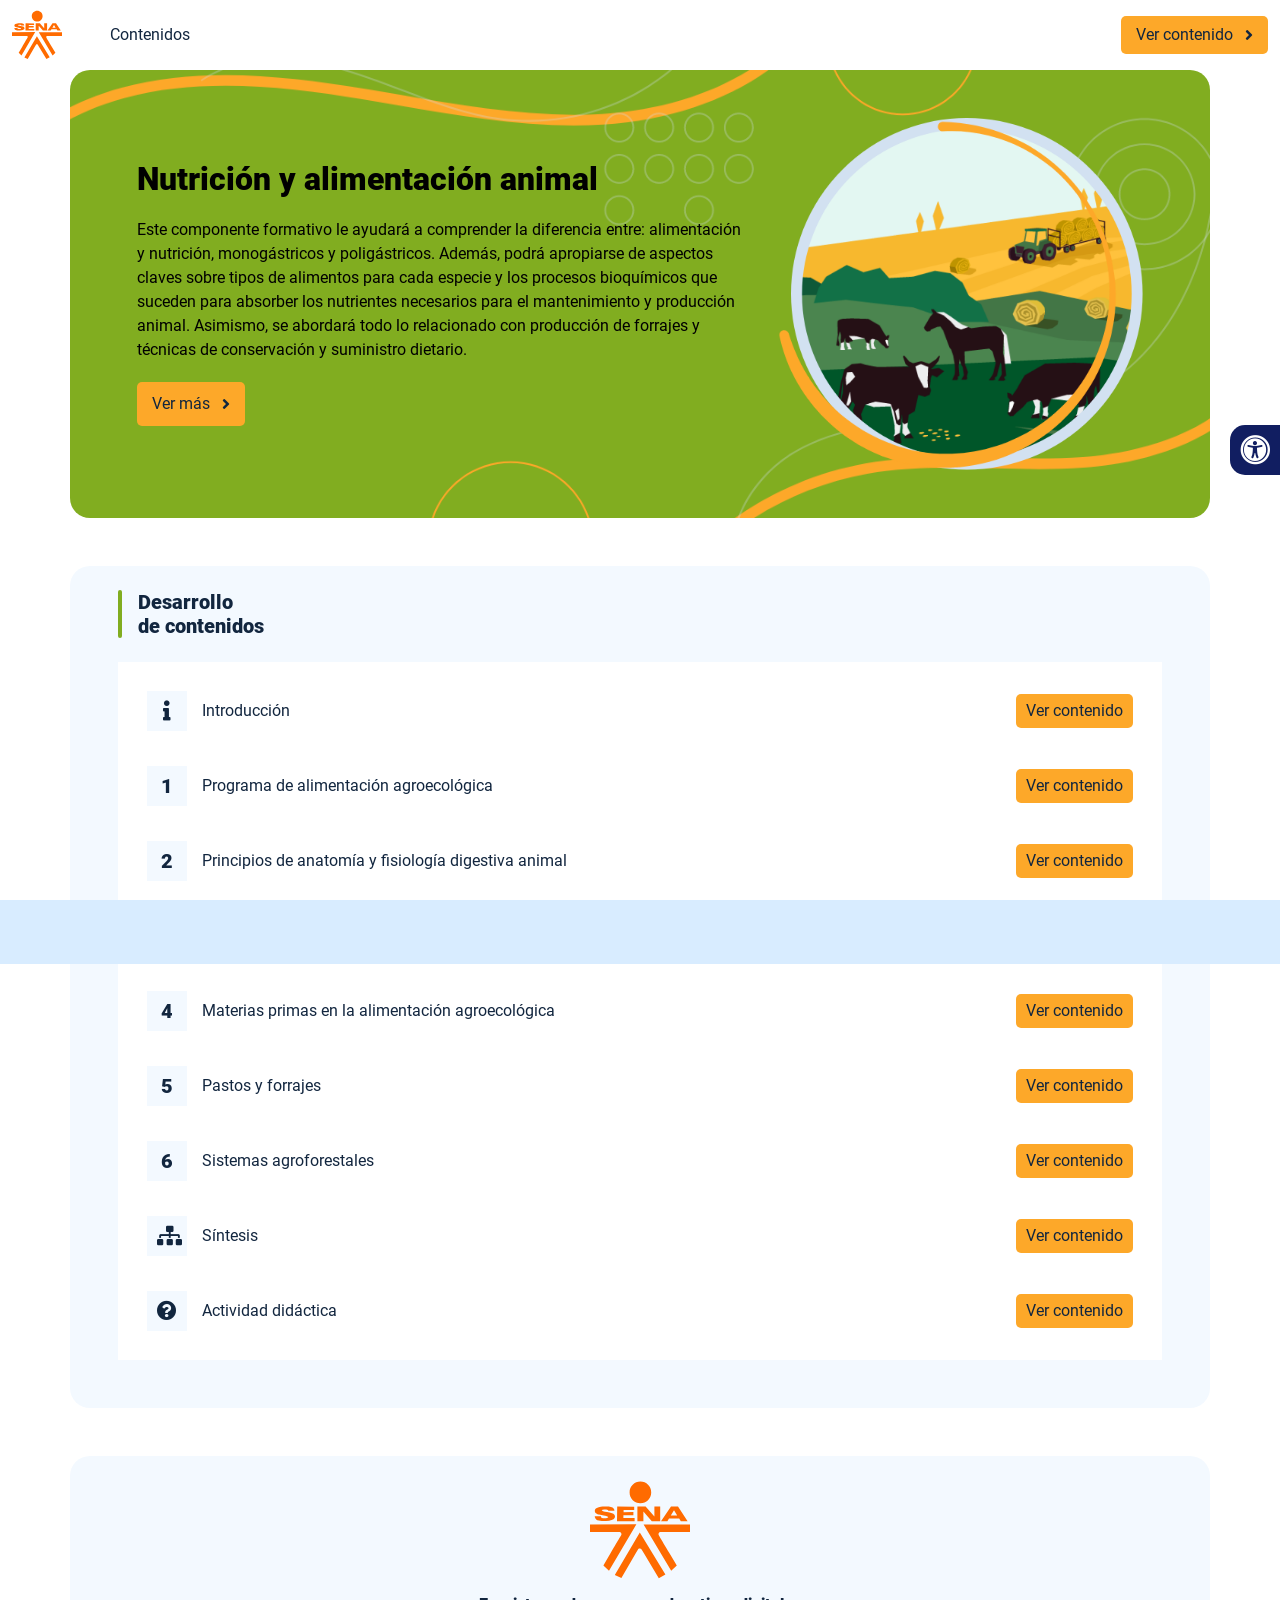
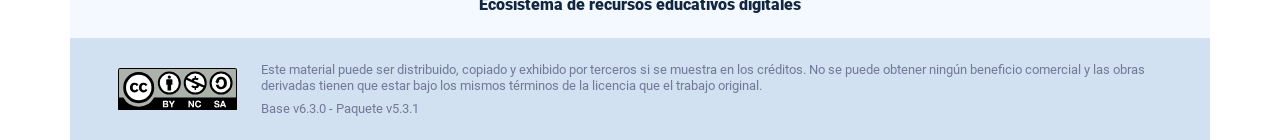
==== commit b1336729: "new dist" ====
--- a/index.html
+++ b/index.html
@@ -1 +1 @@
-<!DOCTYPE html><html lang=""><head><meta charset="utf-8"><meta http-equiv="X-UA-Compatible" content="IE=edge"><meta name="viewport" content="width=device-width,initial-scale=1"><link rel="icon" href="favicon.ico"><title>Nutrición y alimentación animal</title><link href="css/chunk-0c047e41.3babef71.css" rel="prefetch"><link href="css/chunk-25b302c8.3babef71.css" rel="prefetch"><link href="css/chunk-26fc7596.3babef71.css" rel="prefetch"><link href="css/chunk-2d2747e2.3babef71.css" rel="prefetch"><link href="css/chunk-32334cb6.3babef71.css" rel="prefetch"><link href="css/chunk-3c57cd7b.3babef71.css" rel="prefetch"><link href="css/chunk-4f2d402a.3babef71.css" rel="prefetch"><link href="css/chunk-4fde0a08.14d1f3e8.css" rel="prefetch"><link href="css/chunk-515a8379.6dd60bd9.css" rel="prefetch"><link href="css/chunk-59974754.52a29f96.css" rel="prefetch"><link href="css/chunk-6e1e538a.126808df.css" rel="prefetch"><link href="css/chunk-766a929b.4b46c8f9.css" rel="prefetch"><link href="css/chunk-f2df7d2c.3babef71.css" rel="prefetch"><link href="css/comple.c77ce1c6.css" rel="prefetch"><link href="css/creditos.d9556710.css" rel="prefetch"><link href="css/glosario.604afac5.css" rel="prefetch"><link href="css/referencias.53dd56c1.css" rel="prefetch"><link href="js/actividad.13977419.js" rel="prefetch"><link href="js/chunk-0206bfa0.6ea798e3.js" rel="prefetch"><link href="js/chunk-0c047e41.f8c94ea4.js" rel="prefetch"><link href="js/chunk-13a6037e.e3ae92cb.js" rel="prefetch"><link href="js/chunk-18f95272.21e103e8.js" rel="prefetch"><link href="js/chunk-25b302c8.52a77a1a.js" rel="prefetch"><link href="js/chunk-26fc7596.83f7bd24.js" rel="prefetch"><link href="js/chunk-2c06842c.5c37a9a4.js" rel="prefetch"><link href="js/chunk-2d0e96ec.0137517c.js" rel="prefetch"><link href="js/chunk-2d208d90.4214ea15.js" rel="prefetch"><link href="js/chunk-2d21d0e2.2effd95c.js" rel="prefetch"><link href="js/chunk-2d22c123.eae951e4.js" rel="prefetch"><link href="js/chunk-2d2747e2.8bf9c8c6.js" rel="prefetch"><link href="js/chunk-2e80bb9a.995b428d.js" rel="prefetch"><link href="js/chunk-319206de.aa8a822c.js" rel="prefetch"><link href="js/chunk-32334cb6.5bf96e93.js" rel="prefetch"><link href="js/chunk-3c57cd7b.e9e8c691.js" rel="prefetch"><link href="js/chunk-3d6834f6.431246e4.js" rel="prefetch"><link href="js/chunk-4cdd78c0.a78de37a.js" rel="prefetch"><link href="js/chunk-4f2d402a.55dde777.js" rel="prefetch"><link href="js/chunk-4fde0a08.925c0153.js" rel="prefetch"><link href="js/chunk-515a8379.f6494c40.js" rel="prefetch"><link href="js/chunk-53ccb27e.b62e70c6.js" rel="prefetch"><link href="js/chunk-55d286b8.ed325d22.js" rel="prefetch"><link href="js/chunk-59974754.54bc3c05.js" rel="prefetch"><link href="js/chunk-6e1e538a.7af76e6a.js" rel="prefetch"><link href="js/chunk-766a929b.f186516a.js" rel="prefetch"><link href="js/chunk-c796899c.27587da0.js" rel="prefetch"><link href="js/chunk-e8a7823a.f5b0696b.js" rel="prefetch"><link href="js/chunk-f2df7d2c.f346e065.js" rel="prefetch"><link href="js/chunk-fde47172.cef061ba.js" rel="prefetch"><link href="js/comple.63446058.js" rel="prefetch"><link href="js/creditos.b3fdea55.js" rel="prefetch"><link href="js/glosario.db47844c.js" rel="prefetch"><link href="js/intro.9a6a0069.js" rel="prefetch"><link href="js/referencias.a75df7a0.js" rel="prefetch"><link href="js/sintesis.6f51f8eb.js" rel="prefetch"><link href="js/tema1.63295f8f.js" rel="prefetch"><link href="js/tema2.dfd759f9.js" rel="prefetch"><link href="js/tema3.2fb62df7.js" rel="prefetch"><link href="css/app.a11f2402.css" rel="preload" as="style"><link href="css/chunk-vendors.a9d8d5e8.css" rel="preload" as="style"><link href="js/app.bd2f40f1.js" rel="preload" as="script"><link href="js/chunk-vendors.563e5049.js" rel="preload" as="script"><link href="css/chunk-vendors.a9d8d5e8.css" rel="stylesheet"><link href="css/app.a11f2402.css" rel="stylesheet"></head><body><noscript><strong>We're sorry but Nutrición y alimentación animal doesn't work properly without JavaScript enabled. Please enable it to continue.</strong></noscript><div id="app"></div><script src="js/chunk-vendors.563e5049.js"></script><script src="js/app.bd2f40f1.js"></script></body></html>+<!DOCTYPE html><html lang=""><head><meta charset="utf-8"><meta http-equiv="X-UA-Compatible" content="IE=edge"><meta name="viewport" content="width=device-width,initial-scale=1"><link rel="icon" href="favicon.ico"><title>Nutrición y alimentación animal</title><link href="css/chunk-0c047e41.3babef71.css" rel="prefetch"><link href="css/chunk-25b302c8.3babef71.css" rel="prefetch"><link href="css/chunk-26fc7596.3babef71.css" rel="prefetch"><link href="css/chunk-2d2747e2.3babef71.css" rel="prefetch"><link href="css/chunk-32334cb6.3babef71.css" rel="prefetch"><link href="css/chunk-3c57cd7b.3babef71.css" rel="prefetch"><link href="css/chunk-4f2d402a.3babef71.css" rel="prefetch"><link href="css/chunk-4fde0a08.14d1f3e8.css" rel="prefetch"><link href="css/chunk-515a8379.6dd60bd9.css" rel="prefetch"><link href="css/chunk-59974754.52a29f96.css" rel="prefetch"><link href="css/chunk-6e1e538a.126808df.css" rel="prefetch"><link href="css/chunk-766a929b.4b46c8f9.css" rel="prefetch"><link href="css/chunk-f2df7d2c.3babef71.css" rel="prefetch"><link href="css/comple.c77ce1c6.css" rel="prefetch"><link href="css/creditos.d9556710.css" rel="prefetch"><link href="css/glosario.604afac5.css" rel="prefetch"><link href="css/referencias.53dd56c1.css" rel="prefetch"><link href="js/actividad.e866136a.js" rel="prefetch"><link href="js/chunk-0206bfa0.6ea798e3.js" rel="prefetch"><link href="js/chunk-0c047e41.f8c94ea4.js" rel="prefetch"><link href="js/chunk-13a6037e.e3ae92cb.js" rel="prefetch"><link href="js/chunk-18f95272.21e103e8.js" rel="prefetch"><link href="js/chunk-25b302c8.52a77a1a.js" rel="prefetch"><link href="js/chunk-26fc7596.83f7bd24.js" rel="prefetch"><link href="js/chunk-2c06842c.5c37a9a4.js" rel="prefetch"><link href="js/chunk-2d0e96ec.0137517c.js" rel="prefetch"><link href="js/chunk-2d208d90.4214ea15.js" rel="prefetch"><link href="js/chunk-2d21d0e2.2effd95c.js" rel="prefetch"><link href="js/chunk-2d22c123.eae951e4.js" rel="prefetch"><link href="js/chunk-2d2747e2.8bf9c8c6.js" rel="prefetch"><link href="js/chunk-2e80bb9a.995b428d.js" rel="prefetch"><link href="js/chunk-319206de.aa8a822c.js" rel="prefetch"><link href="js/chunk-32334cb6.5bf96e93.js" rel="prefetch"><link href="js/chunk-3c57cd7b.e9e8c691.js" rel="prefetch"><link href="js/chunk-3d6834f6.431246e4.js" rel="prefetch"><link href="js/chunk-4cdd78c0.a78de37a.js" rel="prefetch"><link href="js/chunk-4f2d402a.55dde777.js" rel="prefetch"><link href="js/chunk-4fde0a08.925c0153.js" rel="prefetch"><link href="js/chunk-515a8379.f6494c40.js" rel="prefetch"><link href="js/chunk-53ccb27e.b62e70c6.js" rel="prefetch"><link href="js/chunk-55d286b8.ed325d22.js" rel="prefetch"><link href="js/chunk-59974754.54bc3c05.js" rel="prefetch"><link href="js/chunk-6e1e538a.7af76e6a.js" rel="prefetch"><link href="js/chunk-766a929b.f186516a.js" rel="prefetch"><link href="js/chunk-c796899c.27587da0.js" rel="prefetch"><link href="js/chunk-e8a7823a.f5b0696b.js" rel="prefetch"><link href="js/chunk-f2df7d2c.f346e065.js" rel="prefetch"><link href="js/chunk-fde47172.cef061ba.js" rel="prefetch"><link href="js/comple.63446058.js" rel="prefetch"><link href="js/creditos.b3fdea55.js" rel="prefetch"><link href="js/glosario.db47844c.js" rel="prefetch"><link href="js/intro.e7f84b2d.js" rel="prefetch"><link href="js/referencias.a75df7a0.js" rel="prefetch"><link href="js/sintesis.75ccc1e3.js" rel="prefetch"><link href="js/tema1.c2caa371.js" rel="prefetch"><link href="js/tema2.645f67f5.js" rel="prefetch"><link href="js/tema3.48a262d7.js" rel="prefetch"><link href="css/app.c248f874.css" rel="preload" as="style"><link href="css/chunk-vendors.a9d8d5e8.css" rel="preload" as="style"><link href="js/app.4cdb73a1.js" rel="preload" as="script"><link href="js/chunk-vendors.563e5049.js" rel="preload" as="script"><link href="css/chunk-vendors.a9d8d5e8.css" rel="stylesheet"><link href="css/app.c248f874.css" rel="stylesheet"></head><body><noscript><strong>We're sorry but Nutrición y alimentación animal doesn't work properly without JavaScript enabled. Please enable it to continue.</strong></noscript><div id="app"></div><script src="js/chunk-vendors.563e5049.js"></script><script src="js/app.4cdb73a1.js"></script></body></html>
--- a/css/app.c248f874.css
+++ b/css/app.c248f874.css
@@ -0,0 +1 @@
+*,:after,:before{box-sizing:inherit}html{height:100%;line-height:1.15;box-sizing:border-box;-webkit-font-smoothing:antialiased;-moz-osx-font-smoothing:grayscale;-webkit-text-size-adjust:100%;-ms-text-size-adjust:100%;text-rendering:optimizeLegibility}a,abbr,acronym,address,applet,article,aside,audio,b,big,blockquote,body,canvas,caption,center,cite,code,dd,del,details,dfn,div,dl,dt,em,embed,fieldset,figcaption,figure,footer,form,h1,h2,h3,h4,h5,h6,header,hgroup,html,i,iframe,img,ins,kbd,label,legend,li,mark,menu,nav,object,ol,output,p,pre,q,ruby,s,samp,section,small,span,strike,strong,sub,summary,sup,table,tbody,td,tfoot,th,thead,time,tr,tt,u,ul,var,video{margin:0;padding:0;border:0;outline:0;background:transparent;vertical-align:baseline}article,aside,details,figcaption,figure,footer,header,main,menu,nav,section,summary{display:block}[hidden],template{display:none}hr{box-sizing:content-box;height:0;border-bottom:1px solid #e8e8e8;border-left:0;border-right:0;border-top:0;margin:1.5em 0;overflow:visible}[hidden]{display:none}a{font-family:Roboto,sans-serif;font-size:1em;font-weight:400;text-decoration:none;color:#12263f;background-color:transparent;transition:all .15s ease-in-out;-webkit-text-decoration-skip:objects}a:active,a:hover{outline-width:0}a:active,a:focus,a:hover{color:#000}[type=button],[type=reset],[type=submit],button{-webkit-appearance:none;-moz-appearance:none;appearance:none;cursor:pointer;display:inline-block;vertical-align:middle;border:0;border-radius:5px;color:#12263f;background-color:#fda829;font-family:Roboto,sans-serif;font-weight:400;font-size:1em;-webkit-font-smoothing:antialiased;line-height:1em;white-space:nowrap;text-decoration:none;text-transform:none;padding:.75em 1.5em;margin:0;-webkit-user-select:none;-moz-user-select:none;-ms-user-select:none;user-select:none;overflow:visible;transition:background-color .15s ease-in-out}[type=button]:focus,[type=button]:hover,[type=reset]:focus,[type=reset]:hover,[type=submit]:focus,[type=submit]:hover,button:focus,button:hover{background-color:#fda829;color:#12263f}[type=button]:disabled,[type=reset]:disabled,[type=submit]:disabled,button:disabled{cursor:not-allowed;opacity:.5}[type=button]:disabled:hover,[type=reset]:disabled:hover,[type=submit]:disabled:hover,button:disabled:hover{background-color:#fda829}input,select,textarea{margin:0;display:block;font-family:Roboto,sans-serif;font-size:16px}input{overflow:visible}[type=color],[type=date],[type=datetime-local],[type=datetime],[type=email],[type=month],[type=number],[type=password],[type=search],[type=tel],[type=text],[type=time],[type=url],[type=week],input:not([type]),select,select[multiple],textarea{background-color:#fff;border:1px solid #e8e8e8;border-radius:5px;box-shadow:inset 0 1px 3px rgba(0,0,0,.06);box-sizing:inherit;margin-bottom:.75em;padding:.5em;transition:border-color .15s ease-in-out;width:100%}[type=color]:hover,[type=date]:hover,[type=datetime-local]:hover,[type=datetime]:hover,[type=email]:hover,[type=month]:hover,[type=number]:hover,[type=password]:hover,[type=search]:hover,[type=tel]:hover,[type=text]:hover,[type=time]:hover,[type=url]:hover,[type=week]:hover,input:not([type]):hover,select:hover,select[multiple]:hover,textarea:hover{border-color:shade(#e8e8e8,20%)}[type=color]:focus,[type=date]:focus,[type=datetime-local]:focus,[type=datetime]:focus,[type=email]:focus,[type=month]:focus,[type=number]:focus,[type=password]:focus,[type=search]:focus,[type=tel]:focus,[type=text]:focus,[type=time]:focus,[type=url]:focus,[type=week]:focus,input:not([type]):focus,select:focus,select[multiple]:focus,textarea:focus{border-color:#81ad20;box-shadow:inset 0 1px 3px rgba(0,0,0,.06),0 0 5px rgba(204,97,26,.7);outline:none}[type=color]:disabled,[type=date]:disabled,[type=datetime-local]:disabled,[type=datetime]:disabled,[type=email]:disabled,[type=month]:disabled,[type=number]:disabled,[type=password]:disabled,[type=search]:disabled,[type=tel]:disabled,[type=text]:disabled,[type=time]:disabled,[type=url]:disabled,[type=week]:disabled,input:not([type]):disabled,select:disabled,select[multiple]:disabled,textarea:disabled{background-color:shade(#fff,5%);cursor:not-allowed}[type=color]:disabled:hover,[type=date]:disabled:hover,[type=datetime-local]:disabled:hover,[type=datetime]:disabled:hover,[type=email]:disabled:hover,[type=month]:disabled:hover,[type=number]:disabled:hover,[type=password]:disabled:hover,[type=search]:disabled:hover,[type=tel]:disabled:hover,[type=text]:disabled:hover,[type=time]:disabled:hover,[type=url]:disabled:hover,[type=week]:disabled:hover,input:not([type]):disabled:hover,select:disabled:hover,select[multiple]:disabled:hover,textarea:disabled:hover{border:1px solid #e8e8e8}select{text-transform:none;max-width:100%;border-radius:5px}::-webkit-file-upload-button{background-color:#fda829;border:none;cursor:pointer;color:#12263f;border-radius:5px;padding:.75em 1.5em}::-webkit-file-upload-button:hover{background-color:#fda829}optgroup{font-weight:700}fieldset{border:1px solid #e8e8e8;background-color:transparent;padding:1.5em;-webkit-margin-start:0;-webkit-margin-end:0;-webkit-padding-before:1.5em;-webkit-padding-start:1.5em;-webkit-padding-end:1.5em;-webkit-padding-after:1.5em}legend{box-sizing:border-box;color:inherit;display:table;max-width:100%;padding:0;white-space:normal;font-weight:600;-webkit-padding-start:0;-webkit-padding-end:0}label,legend{margin-bottom:.375em}label{display:block;font-size:1em;font-family:Roboto,sans-serif;font-weight:900}textarea{overflow:auto;resize:vertical}[type=checkbox],[type=radio]{box-sizing:border-box;padding:0;display:inline;margin-right:.375em}[type=number]::-webkit-inner-spin-button,[type=number]::-webkit-outer-spin-button{height:auto}[type=search]{-webkit-appearance:textfield;outline-offset:-2px}[type=search]::-webkit-search-cancel-button,[type=search]::-webkit-search-decoration{-webkit-appearance:none;-moz-appearance:none}::-moz-placeholder{color:#999}:-ms-input-placeholder{color:#999}::placeholder{color:#999}::-webkit-file-upload-button{-webkit-appearance:button;-moz-appearance:button;font:inherit}[type=file]{margin-bottom:.75em;width:100%}[type=button],[type=reset],[type=submit],button{-webkit-appearance:button}[type=button]::-moz-focus-inner,[type=reset]::-moz-focus-inner,[type=submit]::-moz-focus-inner,button::-moz-focus-inner{border-style:none;padding:0}[type=button]:-moz-focusring,[type=reset]:-moz-focusring,[type=submit]:-moz-focusring,button:-moz-focusring{outline:1px dotted ButtonText}progress{vertical-align:baseline}ol,ul{list-style:none;margin-bottom:1em}dt{font-weight:700}figure,img,picture,svg{margin:0;width:100%;max-width:100%}figcaption{display:block;background-color:#e8e8e8;padding:.75em 1.5em;font-size:.8em;font-weight:700}img,svg{display:block;border-style:none}svg:not(:root){overflow:hidden}audio,canvas,progress,video{display:inline-block}audio:not([controls]){display:none;height:0}template{display:none}table{border-collapse:collapse;border-spacing:0;table-layout:fixed;width:100%}td,th,tr{vertical-align:middle}td,th{border:1px solid #e8e8e8;padding:.75em}th{font-size:.875em;line-height:1.2}td{line-height:1.5}body{font-size:16px;font-weight:400;line-height:1.5}body,h1,h2,h3,h4,h5,h6{color:#12263f;font-family:Roboto,sans-serif}h1,h2,h3,h4,h5,h6{font-weight:900;line-height:1.2;margin:0 0 .75em}h1{font-size:2em}h2{font-size:1.5em}h3{font-size:1.25em}h4{font-size:1.125em}h5{font-size:1em}h6{font-size:.875em}p{font-family:Roboto,sans-serif;font-size:1em;font-weight:400;line-height:1.5;color:#12263f;margin-bottom:1em}b,strong{font-weight:700}dfn,em,i{font-style:italic}br{line-height:2em}u{text-decoration:underline}code,kbd,pre,samp{color:#727997;font-family:Lucida Console,Courier New,monospace;font-size:1em}sub,sup{font-size:75%;line-height:0;position:relative;vertical-align:baseline}sub{bottom:-.25em}sup{top:-.5em}small{font-size:80%}mark{background-color:#ffeb3b;color:#000}abbr[title]{border-bottom:none;text-decoration:underline;-webkit-text-decoration:underline dotted;text-decoration:underline dotted}blockquote,q{quotes:none}::selection{background:#2196f3!important;color:#fff!important;text-shadow:none}::-moz-selection{background:#2196f3!important;color:#fff!important;text-shadow:none}img::selection{background:transparent}img::-moz-selection{background:transparent}body{-webkit-tap-highlight-color:#2196F3!important}details,menu{display:block}summary{display:list-item}@media print{*,:after,:before,:first-letter,:first-line{background:transparent!important;color:#000!important;box-shadow:none!important;text-shadow:none!important}a,a:visited{text-decoration:underline}a[href]:after{content:" (" attr(href) ")"}a abbr[title]:after{content:" (" attr(title) ")"}a[href^="#"]:after,a[href^="javascript:"]:after{content:""}blockquote,pre{border:1px solid #999;page-break-inside:avoid}thead{display:table-header-group}img,tr{page-break-inside:avoid}img{max-width:100%!important}h2,h3,p{orphans:3;widows:3}h2,h3{page-break-after:avoid}}[data-aos][data-aos][data-aos-duration="50"],body[data-aos-duration="50"] [data-aos]{transition-duration:50ms}[data-aos][data-aos][data-aos-delay="50"],body[data-aos-delay="50"] [data-aos]{transition-delay:0s}[data-aos][data-aos][data-aos-delay="50"].aos-animate,body[data-aos-delay="50"] [data-aos].aos-animate{transition-delay:50ms}[data-aos][data-aos][data-aos-duration="100"],body[data-aos-duration="100"] [data-aos]{transition-duration:.1s}[data-aos][data-aos][data-aos-delay="100"],body[data-aos-delay="100"] [data-aos]{transition-delay:0s}[data-aos][data-aos][data-aos-delay="100"].aos-animate,body[data-aos-delay="100"] [data-aos].aos-animate{transition-delay:.1s}[data-aos][data-aos][data-aos-duration="150"],body[data-aos-duration="150"] [data-aos]{transition-duration:.15s}[data-aos][data-aos][data-aos-delay="150"],body[data-aos-delay="150"] [data-aos]{transition-delay:0s}[data-aos][data-aos][data-aos-delay="150"].aos-animate,body[data-aos-delay="150"] [data-aos].aos-animate{transition-delay:.15s}[data-aos][data-aos][data-aos-duration="200"],body[data-aos-duration="200"] [data-aos]{transition-duration:.2s}[data-aos][data-aos][data-aos-delay="200"],body[data-aos-delay="200"] [data-aos]{transition-delay:0s}[data-aos][data-aos][data-aos-delay="200"].aos-animate,body[data-aos-delay="200"] [data-aos].aos-animate{transition-delay:.2s}[data-aos][data-aos][data-aos-duration="250"],body[data-aos-duration="250"] [data-aos]{transition-duration:.25s}[data-aos][data-aos][data-aos-delay="250"],body[data-aos-delay="250"] [data-aos]{transition-delay:0s}[data-aos][data-aos][data-aos-delay="250"].aos-animate,body[data-aos-delay="250"] [data-aos].aos-animate{transition-delay:.25s}[data-aos][data-aos][data-aos-duration="300"],body[data-aos-duration="300"] [data-aos]{transition-duration:.3s}[data-aos][data-aos][data-aos-delay="300"],body[data-aos-delay="300"] [data-aos]{transition-delay:0s}[data-aos][data-aos][data-aos-delay="300"].aos-animate,body[data-aos-delay="300"] [data-aos].aos-animate{transition-delay:.3s}[data-aos][data-aos][data-aos-duration="350"],body[data-aos-duration="350"] [data-aos]{transition-duration:.35s}[data-aos][data-aos][data-aos-delay="350"],body[data-aos-delay="350"] [data-aos]{transition-delay:0s}[data-aos][data-aos][data-aos-delay="350"].aos-animate,body[data-aos-delay="350"] [data-aos].aos-animate{transition-delay:.35s}[data-aos][data-aos][data-aos-duration="400"],body[data-aos-duration="400"] [data-aos]{transition-duration:.4s}[data-aos][data-aos][data-aos-delay="400"],body[data-aos-delay="400"] [data-aos]{transition-delay:0s}[data-aos][data-aos][data-aos-delay="400"].aos-animate,body[data-aos-delay="400"] [data-aos].aos-animate{transition-delay:.4s}[data-aos][data-aos][data-aos-duration="450"],body[data-aos-duration="450"] [data-aos]{transition-duration:.45s}[data-aos][data-aos][data-aos-delay="450"],body[data-aos-delay="450"] [data-aos]{transition-delay:0s}[data-aos][data-aos][data-aos-delay="450"].aos-animate,body[data-aos-delay="450"] [data-aos].aos-animate{transition-delay:.45s}[data-aos][data-aos][data-aos-duration="500"],body[data-aos-duration="500"] [data-aos]{transition-duration:.5s}[data-aos][data-aos][data-aos-delay="500"],body[data-aos-delay="500"] [data-aos]{transition-delay:0s}[data-aos][data-aos][data-aos-delay="500"].aos-animate,body[data-aos-delay="500"] [data-aos].aos-animate{transition-delay:.5s}[data-aos][data-aos][data-aos-duration="550"],body[data-aos-duration="550"] [data-aos]{transition-duration:.55s}[data-aos][data-aos][data-aos-delay="550"],body[data-aos-delay="550"] [data-aos]{transition-delay:0s}[data-aos][data-aos][data-aos-delay="550"].aos-animate,body[data-aos-delay="550"] [data-aos].aos-animate{transition-delay:.55s}[data-aos][data-aos][data-aos-duration="600"],body[data-aos-duration="600"] [data-aos]{transition-duration:.6s}[data-aos][data-aos][data-aos-delay="600"],body[data-aos-delay="600"] [data-aos]{transition-delay:0s}[data-aos][data-aos][data-aos-delay="600"].aos-animate,body[data-aos-delay="600"] [data-aos].aos-animate{transition-delay:.6s}[data-aos][data-aos][data-aos-duration="650"],body[data-aos-duration="650"] [data-aos]{transition-duration:.65s}[data-aos][data-aos][data-aos-delay="650"],body[data-aos-delay="650"] [data-aos]{transition-delay:0s}[data-aos][data-aos][data-aos-delay="650"].aos-animate,body[data-aos-delay="650"] [data-aos].aos-animate{transition-delay:.65s}[data-aos][data-aos][data-aos-duration="700"],body[data-aos-duration="700"] [data-aos]{transition-duration:.7s}[data-aos][data-aos][data-aos-delay="700"],body[data-aos-delay="700"] [data-aos]{transition-delay:0s}[data-aos][data-aos][data-aos-delay="700"].aos-animate,body[data-aos-delay="700"] [data-aos].aos-animate{transition-delay:.7s}[data-aos][data-aos][data-aos-duration="750"],body[data-aos-duration="750"] [data-aos]{transition-duration:.75s}[data-aos][data-aos][data-aos-delay="750"],body[data-aos-delay="750"] [data-aos]{transition-delay:0s}[data-aos][data-aos][data-aos-delay="750"].aos-animate,body[data-aos-delay="750"] [data-aos].aos-animate{transition-delay:.75s}[data-aos][data-aos][data-aos-duration="800"],body[data-aos-duration="800"] [data-aos]{transition-duration:.8s}[data-aos][data-aos][data-aos-delay="800"],body[data-aos-delay="800"] [data-aos]{transition-delay:0s}[data-aos][data-aos][data-aos-delay="800"].aos-animate,body[data-aos-delay="800"] [data-aos].aos-animate{transition-delay:.8s}[data-aos][data-aos][data-aos-duration="850"],body[data-aos-duration="850"] [data-aos]{transition-duration:.85s}[data-aos][data-aos][data-aos-delay="850"],body[data-aos-delay="850"] [data-aos]{transition-delay:0s}[data-aos][data-aos][data-aos-delay="850"].aos-animate,body[data-aos-delay="850"] [data-aos].aos-animate{transition-delay:.85s}[data-aos][data-aos][data-aos-duration="900"],body[data-aos-duration="900"] [data-aos]{transition-duration:.9s}[data-aos][data-aos][data-aos-delay="900"],body[data-aos-delay="900"] [data-aos]{transition-delay:0s}[data-aos][data-aos][data-aos-delay="900"].aos-animate,body[data-aos-delay="900"] [data-aos].aos-animate{transition-delay:.9s}[data-aos][data-aos][data-aos-duration="950"],body[data-aos-duration="950"] [data-aos]{transition-duration:.95s}[data-aos][data-aos][data-aos-delay="950"],body[data-aos-delay="950"] [data-aos]{transition-delay:0s}[data-aos][data-aos][data-aos-delay="950"].aos-animate,body[data-aos-delay="950"] [data-aos].aos-animate{transition-delay:.95s}[data-aos][data-aos][data-aos-duration="1000"],body[data-aos-duration="1000"] [data-aos]{transition-duration:1s}[data-aos][data-aos][data-aos-delay="1000"],body[data-aos-delay="1000"] [data-aos]{transition-delay:0s}[data-aos][data-aos][data-aos-delay="1000"].aos-animate,body[data-aos-delay="1000"] [data-aos].aos-animate{transition-delay:1s}[data-aos][data-aos][data-aos-duration="1050"],body[data-aos-duration="1050"] [data-aos]{transition-duration:1.05s}[data-aos][data-aos][data-aos-delay="1050"],body[data-aos-delay="1050"] [data-aos]{transition-delay:0s}[data-aos][data-aos][data-aos-delay="1050"].aos-animate,body[data-aos-delay="1050"] [data-aos].aos-animate{transition-delay:1.05s}[data-aos][data-aos][data-aos-duration="1100"],body[data-aos-duration="1100"] [data-aos]{transition-duration:1.1s}[data-aos][data-aos][data-aos-delay="1100"],body[data-aos-delay="1100"] [data-aos]{transition-delay:0s}[data-aos][data-aos][data-aos-delay="1100"].aos-animate,body[data-aos-delay="1100"] [data-aos].aos-animate{transition-delay:1.1s}[data-aos][data-aos][data-aos-duration="1150"],body[data-aos-duration="1150"] [data-aos]{transition-duration:1.15s}[data-aos][data-aos][data-aos-delay="1150"],body[data-aos-delay="1150"] [data-aos]{transition-delay:0s}[data-aos][data-aos][data-aos-delay="1150"].aos-animate,body[data-aos-delay="1150"] [data-aos].aos-animate{transition-delay:1.15s}[data-aos][data-aos][data-aos-duration="1200"],body[data-aos-duration="1200"] [data-aos]{transition-duration:1.2s}[data-aos][data-aos][data-aos-delay="1200"],body[data-aos-delay="1200"] [data-aos]{transition-delay:0s}[data-aos][data-aos][data-aos-delay="1200"].aos-animate,body[data-aos-delay="1200"] [data-aos].aos-animate{transition-delay:1.2s}[data-aos][data-aos][data-aos-duration="1250"],body[data-aos-duration="1250"] [data-aos]{transition-duration:1.25s}[data-aos][data-aos][data-aos-delay="1250"],body[data-aos-delay="1250"] [data-aos]{transition-delay:0s}[data-aos][data-aos][data-aos-delay="1250"].aos-animate,body[data-aos-delay="1250"] [data-aos].aos-animate{transition-delay:1.25s}[data-aos][data-aos][data-aos-duration="1300"],body[data-aos-duration="1300"] [data-aos]{transition-duration:1.3s}[data-aos][data-aos][data-aos-delay="1300"],body[data-aos-delay="1300"] [data-aos]{transition-delay:0s}[data-aos][data-aos][data-aos-delay="1300"].aos-animate,body[data-aos-delay="1300"] [data-aos].aos-animate{transition-delay:1.3s}[data-aos][data-aos][data-aos-duration="1350"],body[data-aos-duration="1350"] [data-aos]{transition-duration:1.35s}[data-aos][data-aos][data-aos-delay="1350"],body[data-aos-delay="1350"] [data-aos]{transition-delay:0s}[data-aos][data-aos][data-aos-delay="1350"].aos-animate,body[data-aos-delay="1350"] [data-aos].aos-animate{transition-delay:1.35s}[data-aos][data-aos][data-aos-duration="1400"],body[data-aos-duration="1400"] [data-aos]{transition-duration:1.4s}[data-aos][data-aos][data-aos-delay="1400"],body[data-aos-delay="1400"] [data-aos]{transition-delay:0s}[data-aos][data-aos][data-aos-delay="1400"].aos-animate,body[data-aos-delay="1400"] [data-aos].aos-animate{transition-delay:1.4s}[data-aos][data-aos][data-aos-duration="1450"],body[data-aos-duration="1450"] [data-aos]{transition-duration:1.45s}[data-aos][data-aos][data-aos-delay="1450"],body[data-aos-delay="1450"] [data-aos]{transition-delay:0s}[data-aos][data-aos][data-aos-delay="1450"].aos-animate,body[data-aos-delay="1450"] [data-aos].aos-animate{transition-delay:1.45s}[data-aos][data-aos][data-aos-duration="1500"],body[data-aos-duration="1500"] [data-aos]{transition-duration:1.5s}[data-aos][data-aos][data-aos-delay="1500"],body[data-aos-delay="1500"] [data-aos]{transition-delay:0s}[data-aos][data-aos][data-aos-delay="1500"].aos-animate,body[data-aos-delay="1500"] [data-aos].aos-animate{transition-delay:1.5s}[data-aos][data-aos][data-aos-duration="1550"],body[data-aos-duration="1550"] [data-aos]{transition-duration:1.55s}[data-aos][data-aos][data-aos-delay="1550"],body[data-aos-delay="1550"] [data-aos]{transition-delay:0s}[data-aos][data-aos][data-aos-delay="1550"].aos-animate,body[data-aos-delay="1550"] [data-aos].aos-animate{transition-delay:1.55s}[data-aos][data-aos][data-aos-duration="1600"],body[data-aos-duration="1600"] [data-aos]{transition-duration:1.6s}[data-aos][data-aos][data-aos-delay="1600"],body[data-aos-delay="1600"] [data-aos]{transition-delay:0s}[data-aos][data-aos][data-aos-delay="1600"].aos-animate,body[data-aos-delay="1600"] [data-aos].aos-animate{transition-delay:1.6s}[data-aos][data-aos][data-aos-duration="1650"],body[data-aos-duration="1650"] [data-aos]{transition-duration:1.65s}[data-aos][data-aos][data-aos-delay="1650"],body[data-aos-delay="1650"] [data-aos]{transition-delay:0s}[data-aos][data-aos][data-aos-delay="1650"].aos-animate,body[data-aos-delay="1650"] [data-aos].aos-animate{transition-delay:1.65s}[data-aos][data-aos][data-aos-duration="1700"],body[data-aos-duration="1700"] [data-aos]{transition-duration:1.7s}[data-aos][data-aos][data-aos-delay="1700"],body[data-aos-delay="1700"] [data-aos]{transition-delay:0s}[data-aos][data-aos][data-aos-delay="1700"].aos-animate,body[data-aos-delay="1700"] [data-aos].aos-animate{transition-delay:1.7s}[data-aos][data-aos][data-aos-duration="1750"],body[data-aos-duration="1750"] [data-aos]{transition-duration:1.75s}[data-aos][data-aos][data-aos-delay="1750"],body[data-aos-delay="1750"] [data-aos]{transition-delay:0s}[data-aos][data-aos][data-aos-delay="1750"].aos-animate,body[data-aos-delay="1750"] [data-aos].aos-animate{transition-delay:1.75s}[data-aos][data-aos][data-aos-duration="1800"],body[data-aos-duration="1800"] [data-aos]{transition-duration:1.8s}[data-aos][data-aos][data-aos-delay="1800"],body[data-aos-delay="1800"] [data-aos]{transition-delay:0s}[data-aos][data-aos][data-aos-delay="1800"].aos-animate,body[data-aos-delay="1800"] [data-aos].aos-animate{transition-delay:1.8s}[data-aos][data-aos][data-aos-duration="1850"],body[data-aos-duration="1850"] [data-aos]{transition-duration:1.85s}[data-aos][data-aos][data-aos-delay="1850"],body[data-aos-delay="1850"] [data-aos]{transition-delay:0s}[data-aos][data-aos][data-aos-delay="1850"].aos-animate,body[data-aos-delay="1850"] [data-aos].aos-animate{transition-delay:1.85s}[data-aos][data-aos][data-aos-duration="1900"],body[data-aos-duration="1900"] [data-aos]{transition-duration:1.9s}[data-aos][data-aos][data-aos-delay="1900"],body[data-aos-delay="1900"] [data-aos]{transition-delay:0s}[data-aos][data-aos][data-aos-delay="1900"].aos-animate,body[data-aos-delay="1900"] [data-aos].aos-animate{transition-delay:1.9s}[data-aos][data-aos][data-aos-duration="1950"],body[data-aos-duration="1950"] [data-aos]{transition-duration:1.95s}[data-aos][data-aos][data-aos-delay="1950"],body[data-aos-delay="1950"] [data-aos]{transition-delay:0s}[data-aos][data-aos][data-aos-delay="1950"].aos-animate,body[data-aos-delay="1950"] [data-aos].aos-animate{transition-delay:1.95s}[data-aos][data-aos][data-aos-duration="2000"],body[data-aos-duration="2000"] [data-aos]{transition-duration:2s}[data-aos][data-aos][data-aos-delay="2000"],body[data-aos-delay="2000"] [data-aos]{transition-delay:0s}[data-aos][data-aos][data-aos-delay="2000"].aos-animate,body[data-aos-delay="2000"] [data-aos].aos-animate{transition-delay:2s}[data-aos][data-aos][data-aos-duration="2050"],body[data-aos-duration="2050"] [data-aos]{transition-duration:2.05s}[data-aos][data-aos][data-aos-delay="2050"],body[data-aos-delay="2050"] [data-aos]{transition-delay:0s}[data-aos][data-aos][data-aos-delay="2050"].aos-animate,body[data-aos-delay="2050"] [data-aos].aos-animate{transition-delay:2.05s}[data-aos][data-aos][data-aos-duration="2100"],body[data-aos-duration="2100"] [data-aos]{transition-duration:2.1s}[data-aos][data-aos][data-aos-delay="2100"],body[data-aos-delay="2100"] [data-aos]{transition-delay:0s}[data-aos][data-aos][data-aos-delay="2100"].aos-animate,body[data-aos-delay="2100"] [data-aos].aos-animate{transition-delay:2.1s}[data-aos][data-aos][data-aos-duration="2150"],body[data-aos-duration="2150"] [data-aos]{transition-duration:2.15s}[data-aos][data-aos][data-aos-delay="2150"],body[data-aos-delay="2150"] [data-aos]{transition-delay:0s}[data-aos][data-aos][data-aos-delay="2150"].aos-animate,body[data-aos-delay="2150"] [data-aos].aos-animate{transition-delay:2.15s}[data-aos][data-aos][data-aos-duration="2200"],body[data-aos-duration="2200"] [data-aos]{transition-duration:2.2s}[data-aos][data-aos][data-aos-delay="2200"],body[data-aos-delay="2200"] [data-aos]{transition-delay:0s}[data-aos][data-aos][data-aos-delay="2200"].aos-animate,body[data-aos-delay="2200"] [data-aos].aos-animate{transition-delay:2.2s}[data-aos][data-aos][data-aos-duration="2250"],body[data-aos-duration="2250"] [data-aos]{transition-duration:2.25s}[data-aos][data-aos][data-aos-delay="2250"],body[data-aos-delay="2250"] [data-aos]{transition-delay:0s}[data-aos][data-aos][data-aos-delay="2250"].aos-animate,body[data-aos-delay="2250"] [data-aos].aos-animate{transition-delay:2.25s}[data-aos][data-aos][data-aos-duration="2300"],body[data-aos-duration="2300"] [data-aos]{transition-duration:2.3s}[data-aos][data-aos][data-aos-delay="2300"],body[data-aos-delay="2300"] [data-aos]{transition-delay:0s}[data-aos][data-aos][data-aos-delay="2300"].aos-animate,body[data-aos-delay="2300"] [data-aos].aos-animate{transition-delay:2.3s}[data-aos][data-aos][data-aos-duration="2350"],body[data-aos-duration="2350"] [data-aos]{transition-duration:2.35s}[data-aos][data-aos][data-aos-delay="2350"],body[data-aos-delay="2350"] [data-aos]{transition-delay:0s}[data-aos][data-aos][data-aos-delay="2350"].aos-animate,body[data-aos-delay="2350"] [data-aos].aos-animate{transition-delay:2.35s}[data-aos][data-aos][data-aos-duration="2400"],body[data-aos-duration="2400"] [data-aos]{transition-duration:2.4s}[data-aos][data-aos][data-aos-delay="2400"],body[data-aos-delay="2400"] [data-aos]{transition-delay:0s}[data-aos][data-aos][data-aos-delay="2400"].aos-animate,body[data-aos-delay="2400"] [data-aos].aos-animate{transition-delay:2.4s}[data-aos][data-aos][data-aos-duration="2450"],body[data-aos-duration="2450"] [data-aos]{transition-duration:2.45s}[data-aos][data-aos][data-aos-delay="2450"],body[data-aos-delay="2450"] [data-aos]{transition-delay:0s}[data-aos][data-aos][data-aos-delay="2450"].aos-animate,body[data-aos-delay="2450"] [data-aos].aos-animate{transition-delay:2.45s}[data-aos][data-aos][data-aos-duration="2500"],body[data-aos-duration="2500"] [data-aos]{transition-duration:2.5s}[data-aos][data-aos][data-aos-delay="2500"],body[data-aos-delay="2500"] [data-aos]{transition-delay:0s}[data-aos][data-aos][data-aos-delay="2500"].aos-animate,body[data-aos-delay="2500"] [data-aos].aos-animate{transition-delay:2.5s}[data-aos][data-aos][data-aos-duration="2550"],body[data-aos-duration="2550"] [data-aos]{transition-duration:2.55s}[data-aos][data-aos][data-aos-delay="2550"],body[data-aos-delay="2550"] [data-aos]{transition-delay:0s}[data-aos][data-aos][data-aos-delay="2550"].aos-animate,body[data-aos-delay="2550"] [data-aos].aos-animate{transition-delay:2.55s}[data-aos][data-aos][data-aos-duration="2600"],body[data-aos-duration="2600"] [data-aos]{transition-duration:2.6s}[data-aos][data-aos][data-aos-delay="2600"],body[data-aos-delay="2600"] [data-aos]{transition-delay:0s}[data-aos][data-aos][data-aos-delay="2600"].aos-animate,body[data-aos-delay="2600"] [data-aos].aos-animate{transition-delay:2.6s}[data-aos][data-aos][data-aos-duration="2650"],body[data-aos-duration="2650"] [data-aos]{transition-duration:2.65s}[data-aos][data-aos][data-aos-delay="2650"],body[data-aos-delay="2650"] [data-aos]{transition-delay:0s}[data-aos][data-aos][data-aos-delay="2650"].aos-animate,body[data-aos-delay="2650"] [data-aos].aos-animate{transition-delay:2.65s}[data-aos][data-aos][data-aos-duration="2700"],body[data-aos-duration="2700"] [data-aos]{transition-duration:2.7s}[data-aos][data-aos][data-aos-delay="2700"],body[data-aos-delay="2700"] [data-aos]{transition-delay:0s}[data-aos][data-aos][data-aos-delay="2700"].aos-animate,body[data-aos-delay="2700"] [data-aos].aos-animate{transition-delay:2.7s}[data-aos][data-aos][data-aos-duration="2750"],body[data-aos-duration="2750"] [data-aos]{transition-duration:2.75s}[data-aos][data-aos][data-aos-delay="2750"],body[data-aos-delay="2750"] [data-aos]{transition-delay:0s}[data-aos][data-aos][data-aos-delay="2750"].aos-animate,body[data-aos-delay="2750"] [data-aos].aos-animate{transition-delay:2.75s}[data-aos][data-aos][data-aos-duration="2800"],body[data-aos-duration="2800"] [data-aos]{transition-duration:2.8s}[data-aos][data-aos][data-aos-delay="2800"],body[data-aos-delay="2800"] [data-aos]{transition-delay:0s}[data-aos][data-aos][data-aos-delay="2800"].aos-animate,body[data-aos-delay="2800"] [data-aos].aos-animate{transition-delay:2.8s}[data-aos][data-aos][data-aos-duration="2850"],body[data-aos-duration="2850"] [data-aos]{transition-duration:2.85s}[data-aos][data-aos][data-aos-delay="2850"],body[data-aos-delay="2850"] [data-aos]{transition-delay:0s}[data-aos][data-aos][data-aos-delay="2850"].aos-animate,body[data-aos-delay="2850"] [data-aos].aos-animate{transition-delay:2.85s}[data-aos][data-aos][data-aos-duration="2900"],body[data-aos-duration="2900"] [data-aos]{transition-duration:2.9s}[data-aos][data-aos][data-aos-delay="2900"],body[data-aos-delay="2900"] [data-aos]{transition-delay:0s}[data-aos][data-aos][data-aos-delay="2900"].aos-animate,body[data-aos-delay="2900"] [data-aos].aos-animate{transition-delay:2.9s}[data-aos][data-aos][data-aos-duration="2950"],body[data-aos-duration="2950"] [data-aos]{transition-duration:2.95s}[data-aos][data-aos][data-aos-delay="2950"],body[data-aos-delay="2950"] [data-aos]{transition-delay:0s}[data-aos][data-aos][data-aos-delay="2950"].aos-animate,body[data-aos-delay="2950"] [data-aos].aos-animate{transition-delay:2.95s}[data-aos][data-aos][data-aos-duration="3000"],body[data-aos-duration="3000"] [data-aos]{transition-duration:3s}[data-aos][data-aos][data-aos-delay="3000"],body[data-aos-delay="3000"] [data-aos]{transition-delay:0s}[data-aos][data-aos][data-aos-delay="3000"].aos-animate,body[data-aos-delay="3000"] [data-aos].aos-animate{transition-delay:3s}[data-aos]{pointer-events:none}[data-aos].aos-animate{pointer-events:auto}[data-aos][data-aos][data-aos-easing=linear],body[data-aos-easing=linear] [data-aos]{transition-timing-function:cubic-bezier(.25,.25,.75,.75)}[data-aos][data-aos][data-aos-easing=ease],body[data-aos-easing=ease] [data-aos]{transition-timing-function:ease}[data-aos][data-aos][data-aos-easing=ease-in],body[data-aos-easing=ease-in] [data-aos]{transition-timing-function:ease-in}[data-aos][data-aos][data-aos-easing=ease-out],body[data-aos-easing=ease-out] [data-aos]{transition-timing-function:ease-out}[data-aos][data-aos][data-aos-easing=ease-in-out],body[data-aos-easing=ease-in-out] [data-aos]{transition-timing-function:ease-in-out}[data-aos][data-aos][data-aos-easing=ease-in-back],body[data-aos-easing=ease-in-back] [data-aos]{transition-timing-function:cubic-bezier(.6,-.28,.735,.045)}[data-aos][data-aos][data-aos-easing=ease-out-back],body[data-aos-easing=ease-out-back] [data-aos]{transition-timing-function:cubic-bezier(.175,.885,.32,1.275)}[data-aos][data-aos][data-aos-easing=ease-in-out-back],body[data-aos-easing=ease-in-out-back] [data-aos]{transition-timing-function:cubic-bezier(.68,-.55,.265,1.55)}[data-aos][data-aos][data-aos-easing=ease-in-sine],body[data-aos-easing=ease-in-sine] [data-aos]{transition-timing-function:cubic-bezier(.47,0,.745,.715)}[data-aos][data-aos][data-aos-easing=ease-out-sine],body[data-aos-easing=ease-out-sine] [data-aos]{transition-timing-function:cubic-bezier(.39,.575,.565,1)}[data-aos][data-aos][data-aos-easing=ease-in-out-sine],body[data-aos-easing=ease-in-out-sine] [data-aos]{transition-timing-function:cubic-bezier(.445,.05,.55,.95)}[data-aos][data-aos][data-aos-easing=ease-in-quad],body[data-aos-easing=ease-in-quad] [data-aos]{transition-timing-function:cubic-bezier(.55,.085,.68,.53)}[data-aos][data-aos][data-aos-easing=ease-out-quad],body[data-aos-easing=ease-out-quad] [data-aos]{transition-timing-function:cubic-bezier(.25,.46,.45,.94)}[data-aos][data-aos][data-aos-easing=ease-in-out-quad],body[data-aos-easing=ease-in-out-quad] [data-aos]{transition-timing-function:cubic-bezier(.455,.03,.515,.955)}[data-aos][data-aos][data-aos-easing=ease-in-cubic],body[data-aos-easing=ease-in-cubic] [data-aos]{transition-timing-function:cubic-bezier(.55,.085,.68,.53)}[data-aos][data-aos][data-aos-easing=ease-out-cubic],body[data-aos-easing=ease-out-cubic] [data-aos]{transition-timing-function:cubic-bezier(.25,.46,.45,.94)}[data-aos][data-aos][data-aos-easing=ease-in-out-cubic],body[data-aos-easing=ease-in-out-cubic] [data-aos]{transition-timing-function:cubic-bezier(.455,.03,.515,.955)}[data-aos][data-aos][data-aos-easing=ease-in-quart],body[data-aos-easing=ease-in-quart] [data-aos]{transition-timing-function:cubic-bezier(.55,.085,.68,.53)}[data-aos][data-aos][data-aos-easing=ease-out-quart],body[data-aos-easing=ease-out-quart] [data-aos]{transition-timing-function:cubic-bezier(.25,.46,.45,.94)}[data-aos][data-aos][data-aos-easing=ease-in-out-quart],body[data-aos-easing=ease-in-out-quart] [data-aos]{transition-timing-function:cubic-bezier(.455,.03,.515,.955)}@media screen{html:not(.no-js) [data-aos^=fade][data-aos^=fade]{opacity:0;transition-property:opacity,transform}html:not(.no-js) [data-aos^=fade][data-aos^=fade].aos-animate{opacity:1;transform:none}html:not(.no-js) [data-aos=fade-up]{transform:translate3d(0,100px,0)}html:not(.no-js) [data-aos=fade-down]{transform:translate3d(0,-100px,0)}html:not(.no-js) [data-aos=fade-right]{transform:translate3d(-100px,0,0)}html:not(.no-js) [data-aos=fade-left]{transform:translate3d(100px,0,0)}html:not(.no-js) [data-aos=fade-up-right]{transform:translate3d(-100px,100px,0)}html:not(.no-js) [data-aos=fade-up-left]{transform:translate3d(100px,100px,0)}html:not(.no-js) [data-aos=fade-down-right]{transform:translate3d(-100px,-100px,0)}html:not(.no-js) [data-aos=fade-down-left]{transform:translate3d(100px,-100px,0)}html:not(.no-js) [data-aos^=zoom][data-aos^=zoom]{opacity:0;transition-property:opacity,transform}html:not(.no-js) [data-aos^=zoom][data-aos^=zoom].aos-animate{opacity:1;transform:translateZ(0) scale(1)}html:not(.no-js) [data-aos=zoom-in]{transform:scale(.6)}html:not(.no-js) [data-aos=zoom-in-up]{transform:translate3d(0,100px,0) scale(.6)}html:not(.no-js) [data-aos=zoom-in-down]{transform:translate3d(0,-100px,0) scale(.6)}html:not(.no-js) [data-aos=zoom-in-right]{transform:translate3d(-100px,0,0) scale(.6)}html:not(.no-js) [data-aos=zoom-in-left]{transform:translate3d(100px,0,0) scale(.6)}html:not(.no-js) [data-aos=zoom-out]{transform:scale(1.2)}html:not(.no-js) [data-aos=zoom-out-up]{transform:translate3d(0,100px,0) scale(1.2)}html:not(.no-js) [data-aos=zoom-out-down]{transform:translate3d(0,-100px,0) scale(1.2)}html:not(.no-js) [data-aos=zoom-out-right]{transform:translate3d(-100px,0,0) scale(1.2)}html:not(.no-js) [data-aos=zoom-out-left]{transform:translate3d(100px,0,0) scale(1.2)}html:not(.no-js) [data-aos^=flip][data-aos^=flip]{-webkit-backface-visibility:hidden;backface-visibility:hidden;transition-property:transform}html:not(.no-js) [data-aos=flip-left]{transform:perspective(2500px) rotateY(-100deg)}html:not(.no-js) [data-aos=flip-left].aos-animate{transform:perspective(2500px) rotateY(0)}html:not(.no-js) [data-aos=flip-right]{transform:perspective(2500px) rotateY(100deg)}html:not(.no-js) [data-aos=flip-right].aos-animate{transform:perspective(2500px) rotateY(0)}html:not(.no-js) [data-aos=flip-up]{transform:perspective(2500px) rotateX(-100deg)}html:not(.no-js) [data-aos=flip-up].aos-animate{transform:perspective(2500px) rotateX(0)}html:not(.no-js) [data-aos=flip-down]{transform:perspective(2500px) rotateX(100deg)}html:not(.no-js) [data-aos=flip-down].aos-animate{transform:perspective(2500px) rotateX(0)}}.actividad{background-color:#f2f2f2}.acordion{position:relative}.acordion__header{display:flex;align-items:center;margin-bottom:25px;cursor:pointer;justify-content:space-between}.acordion__accion__btn--a,.acordion__accion__btn--b{width:40px;height:40px;border-radius:50%;position:relative}.acordion__accion__btn--a i,.acordion__accion__btn--b i{position:absolute;top:50%;left:50%;transform:translate(-50%,-50%)}.acordion__accion__btn--a{background-color:#fff;box-shadow:0 3px 5px 0 rgba(17,30,97,.3)}.acordion__accion__btn--b{border:1px solid #111e61}.acordion__contenido{overflow:hidden;transition:height .5s ease-in-out}.acordion .indicador__container{transform:translateY(15px)}.bloque-texto-a{position:relative}.bloque-texto-a:before{content:"";display:block;position:absolute;top:0;bottom:0;left:50%;right:0}.bloque-texto-a>div{position:relative}.bloque-texto-a.color-primario,.bloque-texto-a__texto{background-color:#fff}.bloque-texto-a.color-primario:before{background-color:#e26c1e}.bloque-texto-a.color-secundario{background-color:#27e0cc}.bloque-texto-a.color-secundario:before{background-color:#148d80}.bloque-texto-a.color-acento-contenido{background-color:#bde369}.bloque-texto-a.color-acento-contenido:before{background-color:#81ad20}.bloque-texto-a.color-acento-botones{background-color:#fee6c1}.bloque-texto-a.color-acento-botones:before{background-color:#fda829}.bloque-texto-b{position:relative}.bloque-texto-b:before{content:"";display:block;position:absolute;top:40%;bottom:0;left:35%;right:0}.bloque-texto-b__texto{position:relative}.bloque-texto-b__texto *{display:inline}.bloque-texto-b i{font-size:2.5em;color:#81ad20}.bloque-texto-b i:first-of-type{margin-right:15px}.bloque-texto-b i:last-of-type{margin-left:15px;vertical-align:text-top}.bloque-texto-b.color-primario:before{background-color:#e26c1e}.bloque-texto-b.color-secundario:before{background-color:#148d80}.bloque-texto-b.color-acento-contenido:before{background-color:#81ad20}.bloque-texto-b.color-acento-botones:before{background-color:#fda829}.bloque-texto-c i{font-size:2.5em;color:#81ad20}.bloque-texto-c:after{content:"";display:block;width:30px;height:30px;background-color:#81ad20;position:relative;left:calc(100% - 30px)}.bloque-texto-c.color-primario{background-color:#e26c1e}.bloque-texto-c.color-secundario{background-color:#148d80}.bloque-texto-c.color-acento-contenido{background-color:#81ad20}.bloque-texto-c.color-acento-botones{background-color:#fda829}.bloque-texto-d{border-top:1px solid #81ad20;position:relative}.bloque-texto-d:before{content:"";display:block;position:absolute;top:40%;bottom:0;left:35%;right:0}.bloque-texto-d__texto{position:relative}.bloque-texto-d__texto *{display:inline}.bloque-texto-d i{font-size:2.5em;color:#81ad20}.bloque-texto-d i:first-of-type{margin-right:15px}.bloque-texto-d i:last-of-type{margin-left:15px;vertical-align:text-top}.bloque-texto-d__autor,.bloque-texto-e__autor{text-align:right;position:relative}.bloque-texto-d.color-primario:before{background-color:#e26c1e}.bloque-texto-d.color-secundario:before{background-color:#148d80}.bloque-texto-d.color-acento-contenido:before{background-color:#81ad20}.bloque-texto-d.color-acento-botones:before{background-color:#fda829}.bloque-texto-e__texto *{display:inline}.bloque-texto-e i{font-size:2.5em;color:#81ad20}.bloque-texto-e i:first-of-type{margin-right:15px}.bloque-texto-e i:last-of-type{margin-left:15px;vertical-align:text-top}.bloque-texto-e.color-primario{background-color:#e26c1e}.bloque-texto-e.color-secundario{background-color:#148d80}.bloque-texto-e.color-acento-contenido{background-color:#81ad20}.bloque-texto-e.color-acento-botones{background-color:#fda829}.bloque-texto-f{display:flex;flex-direction:column;position:relative;padding-bottom:50px}.bloque-texto-f:before{content:"";display:block;position:absolute;top:0;left:0;right:0;bottom:50px}.bloque-texto-f__comillas{position:static}.bloque-texto-f__comillas i{position:absolute;font-size:2.5em;color:#81ad20}.bloque-texto-f__comillas i:first-of-type{margin-right:15px;top:0;left:40px;transform:translate(-50%,-50%)}.bloque-texto-f__comillas i:last-of-type{margin-left:15px;vertical-align:text-top;top:calc(100% - 50px);right:10px;margin:0;transform:translate(-50%,-50%)}.bloque-texto-f__texto{position:relative}.bloque-texto-f__texto *{display:inline}.bloque-texto-f__autor{text-align:center;position:relative}.bloque-texto-f__avatar{position:relative;height:50px}.bloque-texto-f__avatar__img{background-color:#fff;position:absolute;top:0;left:50%;transform:translateX(-50%);width:100px;border-radius:50%;overflow:hidden;border:5px solid #fff;box-shadow:0 0 10px 0 rgba(0,0,0,.3)}.bloque-texto-f.color-primario:before{background-color:#e26c1e}.bloque-texto-f.color-secundario:before{background-color:#148d80}.bloque-texto-f.color-acento-contenido:before{background-color:#81ad20}.bloque-texto-f.color-acento-botones:before{background-color:#fda829}.bloque-texto-g{position:relative;display:flex;justify-content:flex-end}.bloque-texto-g__img{width:50%;position:absolute;top:0;left:0;bottom:0;background-position:50%;background-size:cover}.bloque-texto-g__texto{position:relative;width:60%;background-color:hsla(0,0%,100%,.95)}.bloque-texto-g__texto *{display:inline}@media (max-width:992px){.bloque-texto-g{padding-top:40%!important}.bloque-texto-g__img{width:100%;height:50%}.bloque-texto-g__texto{width:100%}}@media (max-width:576px){.bloque-texto-g{padding-top:200px!important}.bloque-texto-g__img{height:250px}}.bloque-texto-g.color-primario{background-color:#e26c1e}.bloque-texto-g.color-secundario{background-color:#148d80}.bloque-texto-g.color-acento-contenido{background-color:#81ad20}.bloque-texto-g.color-acento-botones{background-color:#fda829}.tabs-a__tab{display:block;width:100%;text-align:left;background-color:#d8ecff;padding:15px 20px;border-radius:5px;color:#111e61;line-height:1.2em}.tabs-a__tab__text{overflow:hidden;text-overflow:ellipsis}.tabs-a__tab:last-child{margin-bottom:0!important}.tabs-a__tab:active,.tabs-a__tab:focus,.tabs-a__tab:hover{color:#111e61}.tabs-a__tab__selected{font-weight:700}@media (min-width:992px){.tabs-a__tab__selected{position:relative}.tabs-a__tab__selected:before{content:"";display:block;position:absolute;right:0;top:50%;width:15px;height:15px;transform:translate(5px,-50%) rotate(45deg);background-color:#fda829}}.tabs-a__content-item{opacity:0}.tabs-a__content-item--active{-webkit-animation:tab-content-active .5s ease-in-out forwards;animation:tab-content-active .5s ease-in-out forwards}.tabs-a.color-primario .tabs-a__tab:active,.tabs-a.color-primario .tabs-a__tab:focus,.tabs-a.color-primario .tabs-a__tab:hover,.tabs-a.color-primario .tabs-a__tab__selected{background-color:#e26c1e;color:#12263f}.tabs-a.color-primario .tabs-a__tab__selected:before{background-color:#e26c1e}.tabs-a.color-secundario .tabs-a__tab:active,.tabs-a.color-secundario .tabs-a__tab:focus,.tabs-a.color-secundario .tabs-a__tab:hover,.tabs-a.color-secundario .tabs-a__tab__selected{background-color:#148d80;color:#fff}.tabs-a.color-secundario .tabs-a__tab__selected:before{background-color:#148d80}.tabs-a.color-acento-contenido .tabs-a__tab:active,.tabs-a.color-acento-contenido .tabs-a__tab:focus,.tabs-a.color-acento-contenido .tabs-a__tab:hover,.tabs-a.color-acento-contenido .tabs-a__tab__selected{background-color:#81ad20;color:#fff}.tabs-a.color-acento-contenido .tabs-a__tab__selected:before{background-color:#81ad20}.tabs-a.color-acento-botones .tabs-a__tab:active,.tabs-a.color-acento-botones .tabs-a__tab:focus,.tabs-a.color-acento-botones .tabs-a__tab:hover,.tabs-a.color-acento-botones .tabs-a__tab__selected{background-color:#fda829;color:#12263f}.tabs-a.color-acento-botones .tabs-a__tab__selected:before{background-color:#fda829}@-webkit-keyframes tab-content-active{0%{opacity:0}to{opacity:1}}@keyframes tab-content-active{0%{opacity:0}to{opacity:1}}.tabs-b{border-bottom:1px solid #afafaf}.tabs-b__tab{display:flex;flex-direction:column;align-items:center;padding:20px;background-color:#f6f6f6;border-right:2px solid #afafaf;border-bottom:2px solid #afafaf;cursor:pointer}.tabs-b__tab:active,.tabs-b__tab:focus,.tabs-b__tab:hover{background-color:#e8e8e8}.tabs-b__tab:last-child{border-right:none}.tabs-b__tab__icon{width:50px;margin-bottom:20px}.tabs-b__tab__title{text-align:center;font-size:.875em;line-height:1.1em;display:flex;height:100%;align-items:center}.tabs-b__tab--active{border-top:5px solid!important;border-bottom:none}.tabs-b__tab--active,.tabs-b__tab--active:active,.tabs-b__tab--active:focus,.tabs-b__tab--active:hover{background-color:transparent}.tabs-b__tab--active .tabs-b__tab__title{font-weight:700}@media (min-width:576px) and (max-width:992px){.tabs-b__tab{border-top:2px solid #afafaf}.tabs-b__tab:first-child{border-left:2px solid #afafaf}.tabs-b__tab:last-child{border-right:2px solid #afafaf}.tabs-b__tab:nth-child(4){border-left:2px solid #afafaf}.tabs-b__tab:nth-child(n+4){border-top:none}.tabs-b__tab--active:nth-child(-n+3){border-bottom:2px solid #afafaf}}@media (max-width:576px){.tabs-b__tab:last-child{border-right:2px solid #afafaf}.tabs-b__tab:nth-child(-n+2){border-top:2px solid #afafaf}.tabs-b__tab:nth-child(odd){border-left:2px solid #afafaf}}.tabs-b.color-primario .tabs-b__tab--active{border-top-color:#e26c1e!important}.tabs-b.color-secundario .tabs-b__tab--active{border-top-color:#148d80!important}.tabs-b.color-acento-contenido .tabs-b__tab--active{border-top-color:#81ad20!important}.tabs-b.color-acento-botones .tabs-b__tab--active{border-top-color:#fda829!important}.tabs-c{border-bottom:1px solid #afafaf}.tabs-c__header{margin-bottom:15px}.tabs-c__tab{border-bottom:4px solid #e8e8e8;line-height:1.2;text-align:center;display:flex;align-items:center;justify-content:center;position:relative}.tabs-c__tab:after,.tabs-c__tab:before{content:"";display:block;position:absolute;transform:translate(-50%,-50%)}.tabs-c__tab:after{width:2px;height:20px;top:50%;right:-2px;background-color:#e8e8e8}.tabs-c__tab:last-child:after{display:none}@media (min-width:992px) and (max-width:1200px){.tabs-c__tab:nth-child(3n):after{display:none}}@media (min-width:576px) and (max-width:992px){.tabs-c__tab:nth-child(2n):after{display:none}}@media (max-width:576px){.tabs-c__tab:after{display:none}}.tabs-c__tab--active{border-bottom:4px solid!important}.tabs-c__tab--active:before{width:0;height:0;border-left:10px solid transparent;border-right:10px solid transparent;border-top:10px solid;left:50%;top:calc(100% + 6px)}.tabs-c__tab--active:active,.tabs-c__tab--active:focus,.tabs-c__tab--active:hover{background-color:transparent}.tabs-c__tab--active .tabs-b__tab__title{font-weight:700}.tabs-c.color-primario .tabs-c__tab--active{border-bottom-color:#e26c1e!important}.tabs-c.color-primario .tabs-c__tab--active:before{border-top-color:#e26c1e}.tabs-c.color-secundario .tabs-c__tab--active{border-bottom-color:#148d80!important}.tabs-c.color-secundario .tabs-c__tab--active:before{border-top-color:#148d80}.tabs-c.color-acento-contenido .tabs-c__tab--active{border-bottom-color:#81ad20!important}.tabs-c.color-acento-contenido .tabs-c__tab--active:before{border-top-color:#81ad20}.tabs-c.color-acento-botones .tabs-c__tab--active{border-bottom-color:#fda829!important}.tabs-c.color-acento-botones .tabs-c__tab--active:before{border-top-color:#fda829}.fade-enter-active,.fade-leave-active{transition:opacity .5s}.fade-enter,.fade-leave-to{opacity:0}table *{line-height:1.2}table caption{margin-top:5px;color:#12263f;font-size:.8em;background-color:#e8e8e8;padding:.75em 1.5em;font-weight:700}.tabla-a{overflow-x:auto}.tabla-a table{min-width:700px}.tabla-a thead{border-top:5px solid;color:#111e61;background-color:#e8e8e8}.tabla-a th{border-color:#e8e8e8;font-weight:700;text-align:center;font-size:1.125em}.tabla-a.color-primario thead{border-color:#e26c1e}.tabla-a.color-secundario thead{border-color:#148d80}.tabla-a.color-acento-contenido thead{border-color:#81ad20}.tabla-a.color-acento-botones thead{border-color:#fda829}.tabla-b,.tabla-c{overflow-x:auto}.tabla-b__header{background-color:#81ad20;padding:15px;text-align:center;position:sticky;left:0}.tabla-b__header *{color:#fff}.tabla-b table,.tabla-c table{table-layout:auto;min-width:700px}.tabla-b tr:nth-child(2n),.tabla-c tr:nth-child(2n){background-color:hsla(0,0%,91%,.4)}.tabla-b td,.tabla-b th,.tabla-c td,.tabla-c th{border:none;padding:20px 40px}.tabla-b th,.tabla-c th{width:200px;border-right:1px solid #e8e8e8}.color-primario.tabla-c .tabla-b__header,.tabla-b.color-primario .tabla-b__header{background-color:#e26c1e}.color-primario.tabla-c .tabla-b__header *,.tabla-b.color-primario .tabla-b__header *{color:#12263f}.color-secundario.tabla-c .tabla-b__header,.tabla-b.color-secundario .tabla-b__header{background-color:#148d80}.color-secundario.tabla-c .tabla-b__header *,.tabla-b.color-secundario .tabla-b__header *{color:#fff}.color-acento-contenido.tabla-c .tabla-b__header,.tabla-b.color-acento-contenido .tabla-b__header{background-color:#81ad20}.color-acento-contenido.tabla-c .tabla-b__header *,.tabla-b.color-acento-contenido .tabla-b__header *{color:#fff}.color-acento-botones.tabla-c .tabla-b__header,.tabla-b.color-acento-botones .tabla-b__header{background-color:#fda829}.color-acento-botones.tabla-c .tabla-b__header *,.tabla-b.color-acento-botones .tabla-b__header *{color:#12263f}.tabla-c{box-shadow:0 0 10px 0 rgba(0,0,0,.25)}.tabla-c table{border-radius:10px;border-collapse:collapse}.tabla-c caption{border-radius:0}.tabla-c td,.tabla-c th{border:none;padding:20px}.tabla-c th{width:16%}.tabla-c th+td{width:36%}.tabla-c td{width:16%}.tabla-c td:first-child{width:36%}.linea-tiempo-a{position:relative;padding:30px 0}.linea-tiempo-a__row{display:flex;align-items:center;margin-bottom:90px;position:relative;cursor:pointer}.linea-tiempo-a__row:after,.linea-tiempo-a__row:before{content:"";display:block;top:50%;left:50%;width:40px;height:40px;border-radius:50%;position:absolute;transform:translate(-50%,-50%)}.linea-tiempo-a__row:after{width:20px;height:20px;background:#d2e1f1}.linea-tiempo-a__row:nth-child(2n){flex-direction:row-reverse}.linea-tiempo-a__row:nth-child(2n) .linea-tiempo-a__content{text-align:left}.linea-tiempo-a__row:nth-child(2n) .linea-tiempo-a__text{align-items:flex-start;margin-right:0;margin-left:80px}.linea-tiempo-a__row:nth-child(2n) .linea-tiempo-a__icon{justify-content:flex-end}.linea-tiempo-a__row:nth-child(2n) .linea-tiempo-a__icon__container{margin-left:0;margin-right:50px}.linea-tiempo-a__row:nth-child(2n) .linea-tiempo-a__icon__container:before{left:auto;right:0;transform:translate(35%,-50%) rotate(45deg)}.linea-tiempo-a__row:nth-child(2n):hover .linea-tiempo-a__icon__container{transform:scale(1.3) translateX(-15px)}.linea-tiempo-a__row:nth-child(2n):hover .linea-tiempo-a__text{transform:translateX(-30px)}.linea-tiempo-a__row:hover .linea-tiempo-a__icon__container{transform:scale(1.3) translateX(15px)}.linea-tiempo-a__row:hover .linea-tiempo-a__text{transform:translateX(30px)}.linea-tiempo-a__row:last-child{margin-bottom:0}.linea-tiempo-a__content{width:50%;text-align:right}.linea-tiempo-a__content span{display:block;margin:0;max-width:250px;line-height:1.1em}.linea-tiempo-a__text{display:flex;flex-direction:column;align-items:flex-end;margin-right:80px;transition:transform .3s ease-in-out}.linea-tiempo-a__icon{display:flex}.linea-tiempo-a__icon__container{position:relative;width:130px;height:130px;background:#81ad20;border-radius:50%;margin-left:50px;transition:transform .3s ease-in-out;display:flex;justify-content:center;align-items:center}.linea-tiempo-a__icon__container:before{content:"";display:block;top:50%;left:0;width:30px;height:30px;position:absolute;background:#81ad20;transform:translate(-35%,-50%) rotate(45deg)}.linea-tiempo-a__icon__container span{position:relative;text-align:center;font-weight:900}.linea-tiempo-a__icon img{width:60px;position:absolute;top:50%;left:50%;transform:translate(-50%,-50%)}.linea-tiempo-a:before{content:"";display:block;top:0;left:50%;width:10px;height:100%;border-radius:5px;position:absolute;background:#d2e1f1;transform:translate(-50%)}@media screen and (max-width:768px){.linea-tiempo-a__row:nth-child(2n) .linea-tiempo-a__text{margin-left:40px}.linea-tiempo-a__row:nth-child(2n):hover .linea-tiempo-a__icon__container{transform:scale(1.3) translateX(-5px)}.linea-tiempo-a__row:nth-child(2n):hover .linea-tiempo-a__text{transform:translateX(-10px)}.linea-tiempo-a__row:hover .linea-tiempo-a__icon__container{transform:scale(1.3) translateX(5px)}.linea-tiempo-a__row:hover .linea-tiempo-a__text{transform:translateX(10px)}.linea-tiempo-a__text{margin-right:40px}}@media screen and (max-width:450px){.linea-tiempo-a__content span{font-size:16px}.linea-tiempo-a__icon__container{width:100px;height:100px}.linea-tiempo-a__icon__container span{font-size:16px}.linea-tiempo-a__icon__inner{width:100%;height:100%}.linea-tiempo-a__icon__inner:after{width:70px;height:70px}.linea-tiempo-a__icon img{width:40px}}.linea-tiempo-a.color-primario .linea-tiempo-a__row:before{background-color:#e26c1e}.linea-tiempo-a.color-primario .linea-tiempo-a__icon__container{background-color:#e26c1e;color:#12263f}.linea-tiempo-a.color-primario .linea-tiempo-a__icon__container:before{background-color:#e26c1e}.linea-tiempo-a.color-secundario .linea-tiempo-a__row:before{background-color:#148d80}.linea-tiempo-a.color-secundario .linea-tiempo-a__icon__container{background-color:#148d80;color:#fff}.linea-tiempo-a.color-secundario .linea-tiempo-a__icon__container:before{background-color:#148d80}.linea-tiempo-a.color-acento-contenido .linea-tiempo-a__row:before{background-color:#81ad20}.linea-tiempo-a.color-acento-contenido .linea-tiempo-a__icon__container{background-color:#81ad20;color:#fff}.linea-tiempo-a.color-acento-contenido .linea-tiempo-a__icon__container:before{background-color:#81ad20}.linea-tiempo-a.color-acento-botones .linea-tiempo-a__row:before{background-color:#fda829}.linea-tiempo-a.color-acento-botones .linea-tiempo-a__icon__container{background-color:#fda829;color:#12263f}.linea-tiempo-a.color-acento-botones .linea-tiempo-a__icon__container:before{background-color:#fda829}.linea-tiempo-b{position:relative}.linea-tiempo-b__icon{padding-top:100%;border-radius:50%;position:relative}.linea-tiempo-b__icon:after{content:"";display:block;width:15px;height:4px;position:absolute;left:100%;top:50%;transform:translateY(-50%)}.linea-tiempo-b__icon img{position:absolute;width:80%;top:50%;left:50%;transform:translate(-50%,-50%)}.linea-tiempo-b__row{margin-bottom:50px}.linea-tiempo-b__row:last-child{margin-bottom:0}@media (min-width:768px){.linea-tiempo-b__row:nth-child(odd){flex-direction:row-reverse}.linea-tiempo-b__row:nth-child(odd) .linea-tiempo-b__content{text-align:right}.linea-tiempo-b__row:nth-child(odd) .linea-tiempo-b__icon:after{right:100%;left:auto}}.linea-tiempo-b__line{margin-left:calc(50% - 2px)}.linea-tiempo-b__line:after{content:"";display:block;position:absolute;border-left:4px dotted #727997;top:0;bottom:0}.linea-tiempo-b.color-primario .linea-tiempo-b__icon,.linea-tiempo-b.color-primario .linea-tiempo-b__icon:after{background-color:#e26c1e}.linea-tiempo-b.color-secundario .linea-tiempo-b__icon,.linea-tiempo-b.color-secundario .linea-tiempo-b__icon:after{background-color:#148d80}.linea-tiempo-b.color-acento-contenido .linea-tiempo-b__icon,.linea-tiempo-b.color-acento-contenido .linea-tiempo-b__icon:after{background-color:#81ad20}.linea-tiempo-b.color-acento-botones .linea-tiempo-b__icon,.linea-tiempo-b.color-acento-botones .linea-tiempo-b__icon:after{background-color:#fda829}.linea-tiempo-c{display:flex;flex-direction:column}.linea-tiempo-c__header{display:flex;align-items:center}.linea-tiempo-c__header__items{display:flex;flex:auto}.linea-tiempo-c__header__items .horizontal-scroll{align-items:flex-end!important}.linea-tiempo-c__header__item{display:flex;flex-direction:column;align-items:center;cursor:pointer}.linea-tiempo-c__header__item__year{line-height:1.1em;text-align:center;margin-bottom:10px}.linea-tiempo-c__header__item__line-container{width:100%;display:flex;align-items:center}.linea-tiempo-c__header__item__line-container:after,.linea-tiempo-c__header__item__line-container:before{content:"";display:block;width:50%;height:3px;background-color:#ccc}.linea-tiempo-c__header__item__dot{min-width:20px;max-width:20px;min-height:20px;max-height:20px;border:3px solid #ccc;border-radius:50%}.linea-tiempo-c__header__item--active .linea-tiempo-c__header__item__year{font-weight:900}.linea-tiempo-c__header__item--active .linea-tiempo-c__header__item__line-container:before{background-color:#81ad20}.linea-tiempo-c__header__item--active .linea-tiempo-c__header__item__dot{border-color:#81ad20;position:relative}.linea-tiempo-c__header__item--active .linea-tiempo-c__header__item__dot:after{content:"";display:block;width:9px;height:9px;background-color:#81ad20;border-radius:50%;position:absolute;left:50%;top:50%;transform:translate(-50%,-50%)}.linea-tiempo-c__header__item--before .linea-tiempo-c__header__item__line-container:after,.linea-tiempo-c__header__item--before .linea-tiempo-c__header__item__line-container:before{background-color:#81ad20}.linea-tiempo-c__header__item--before .linea-tiempo-c__header__item__dot{border-color:#81ad20}.linea-tiempo-c__header__item:first-child .linea-tiempo-c__header__item__line-container:before,.linea-tiempo-c__header__item:last-child .linea-tiempo-c__header__item__line-container:after{background-color:transparent!important}.linea-tiempo-c__header__btn,.linea-tiempo-c__header__btn--left,.linea-tiempo-c__header__btn--right,.pasos-b__header__btn--left,.pasos-b__header__btn--right{min-width:50px;max-width:50px;min-height:50px;max-height:50px;flex:auto;border-radius:50%;border:2px solid #ccc;background-color:#fff;position:relative;cursor:pointer;transition:border-color .2s ease-in-out}.linea-tiempo-c__header__btn--left i,.linea-tiempo-c__header__btn--right i,.linea-tiempo-c__header__btn i,.pasos-b__header__btn--left i,.pasos-b__header__btn--right i{position:absolute;left:50%;top:50%;transform:translate(-45%,-45%);font-size:1.3em;display:block;line-height:1em}.linea-tiempo-c__header__btn--left:hover,.linea-tiempo-c__header__btn--right:hover,.linea-tiempo-c__header__btn:hover,.pasos-b__header__btn--left:hover,.pasos-b__header__btn--right:hover{border-color:#81ad20}@media (max-width:768px){.linea-tiempo-c__header__items{flex-wrap:wrap;justify-content:center}.linea-tiempo-c__header__item{flex:none;min-width:25%;margin-bottom:10px}}@media (max-width:576px){.linea-tiempo-c__header__btn,.linea-tiempo-c__header__btn--left,.linea-tiempo-c__header__btn--right,.pasos-b__header__btn--left,.pasos-b__header__btn--right{min-width:30px;max-width:30px;min-height:30px;max-height:30px}}.linea-tiempo-c.color-primario .linea-tiempo-c__header__item--active .linea-tiempo-c__header__item__line-container:before{background-color:#e26c1e}.linea-tiempo-c.color-primario .linea-tiempo-c__header__item--active .linea-tiempo-c__header__item__dot{border-color:#e26c1e}.linea-tiempo-c.color-primario .linea-tiempo-c__header__item--active .linea-tiempo-c__header__item__dot:after,.linea-tiempo-c.color-primario .linea-tiempo-c__header__item--before .linea-tiempo-c__header__item__line-container:after,.linea-tiempo-c.color-primario .linea-tiempo-c__header__item--before .linea-tiempo-c__header__item__line-container:before{background-color:#e26c1e}.linea-tiempo-c.color-primario .linea-tiempo-c__header__item--before .linea-tiempo-c__header__item__dot{border-color:#e26c1e}.linea-tiempo-c.color-secundario .linea-tiempo-c__header__item--active .linea-tiempo-c__header__item__line-container:before{background-color:#148d80}.linea-tiempo-c.color-secundario .linea-tiempo-c__header__item--active .linea-tiempo-c__header__item__dot{border-color:#148d80}.linea-tiempo-c.color-secundario .linea-tiempo-c__header__item--active .linea-tiempo-c__header__item__dot:after,.linea-tiempo-c.color-secundario .linea-tiempo-c__header__item--before .linea-tiempo-c__header__item__line-container:after,.linea-tiempo-c.color-secundario .linea-tiempo-c__header__item--before .linea-tiempo-c__header__item__line-container:before{background-color:#148d80}.linea-tiempo-c.color-secundario .linea-tiempo-c__header__item--before .linea-tiempo-c__header__item__dot{border-color:#148d80}.linea-tiempo-c.color-acento-contenido .linea-tiempo-c__header__item--active .linea-tiempo-c__header__item__line-container:before{background-color:#81ad20}.linea-tiempo-c.color-acento-contenido .linea-tiempo-c__header__item--active .linea-tiempo-c__header__item__dot{border-color:#81ad20}.linea-tiempo-c.color-acento-contenido .linea-tiempo-c__header__item--active .linea-tiempo-c__header__item__dot:after,.linea-tiempo-c.color-acento-contenido .linea-tiempo-c__header__item--before .linea-tiempo-c__header__item__line-container:after,.linea-tiempo-c.color-acento-contenido .linea-tiempo-c__header__item--before .linea-tiempo-c__header__item__line-container:before{background-color:#81ad20}.linea-tiempo-c.color-acento-contenido .linea-tiempo-c__header__item--before .linea-tiempo-c__header__item__dot{border-color:#81ad20}.linea-tiempo-c.color-acento-botones .linea-tiempo-c__header__item--active .linea-tiempo-c__header__item__line-container:before{background-color:#fda829}.linea-tiempo-c.color-acento-botones .linea-tiempo-c__header__item--active .linea-tiempo-c__header__item__dot{border-color:#fda829}.linea-tiempo-c.color-acento-botones .linea-tiempo-c__header__item--active .linea-tiempo-c__header__item__dot:after,.linea-tiempo-c.color-acento-botones .linea-tiempo-c__header__item--before .linea-tiempo-c__header__item__line-container:after,.linea-tiempo-c.color-acento-botones .linea-tiempo-c__header__item--before .linea-tiempo-c__header__item__line-container:before{background-color:#fda829}.linea-tiempo-c.color-acento-botones .linea-tiempo-c__header__item--before .linea-tiempo-c__header__item__dot{border-color:#fda829}.linea-tiempo-c .indicador__container{transform:translateY(10px)}.linea-tiempo-d__item--selected .linea-tiempo-d__item__content__title,.linea-tiempo-d__item--selected .linea-tiempo-d__item__number{font-weight:700}.linea-tiempo-d__item__col-number{display:flex;flex-direction:column}.linea-tiempo-d__item__dots{flex:1;display:flex;justify-content:center;padding:5px 0}.linea-tiempo-d__item__dots:after{content:"";display:block;width:0;height:100%;border-left:5px dotted #d8ecff}.linea-tiempo-d__item__number{justify-content:center;min-width:40px;transition:background-color .3s ease-in-out,color .3s ease-in-out}.linea-tiempo-d__item__content__title,.linea-tiempo-d__item__number{display:flex;align-items:center;height:40px;cursor:pointer}.linea-tiempo-d__item__content__title:hover{font-weight:700}.linea-tiempo-d__item__content__slot{overflow:hidden;transition:height .5s ease-in-out}.linea-tiempo-d .tarjeta{border-radius:5px}.linea-tiempo-d.color-primario .linea-tiempo-d__item--selected .linea-tiempo-d__item__number{background-color:#e26c1e;color:#12263f}.linea-tiempo-d.color-secundario .linea-tiempo-d__item--selected .linea-tiempo-d__item__number{background-color:#148d80;color:#fff}.linea-tiempo-d.color-acento-contenido .linea-tiempo-d__item--selected .linea-tiempo-d__item__number{background-color:#81ad20;color:#fff}.linea-tiempo-d.color-acento-botones .linea-tiempo-d__item--selected .linea-tiempo-d__item__number{background-color:#fda829;color:#12263f}.linea-tiempo-e{width:100%;position:relative}.linea-tiempo-e:before{content:"";position:absolute;top:0;bottom:0;left:25%;width:5px;background:#ddd;transform:translateX(-50%)}.linea-tiempo-e__item{display:flex;position:relative;padding:25px 0}.linea-tiempo-e__item__header{margin-bottom:.5em;width:25%;padding-right:30px;text-align:right;position:relative}.linea-tiempo-e__item__header:before{content:"";position:absolute;width:20px;height:20px;border-radius:50%;border:5px solid;background-color:#fff;top:20px;right:-20px;z-index:99;transform:translateX(-50%)}.linea-tiempo-e__item__body{width:75%;padding-left:30px}@media (max-width:576px){.linea-tiempo-e:before{display:none}.linea-tiempo-e .linea-tiempo-e__item{flex-direction:column}.linea-tiempo-e .linea-tiempo-e__item__header{width:100%;text-align:left;padding:0;margin-bottom:15px}.linea-tiempo-e .linea-tiempo-e__item__header:before{display:none}.linea-tiempo-e .linea-tiempo-e__item__body{width:100%;padding:0}}.linea-tiempo-e.color-primario .linea-tiempo-e__item__header:before{border-color:#e26c1e}.linea-tiempo-e.color-secundario .linea-tiempo-e__item__header:before{border-color:#148d80}.linea-tiempo-e.color-acento-contenido .linea-tiempo-e__item__header:before{border-color:#81ad20}.linea-tiempo-e.color-acento-botones .linea-tiempo-e__item__header:before{border-color:#fda829}.anexo{display:block;background-color:#f3f9ff;position:relative;margin-left:30px;padding:20px;padding-left:50px;white-space:normal;text-align:left;border-radius:10px}.anexo *{line-height:1.2;color:#2196f3}.anexo p{margin-bottom:0}.anexo__icono{width:45px;position:absolute;left:-15px;top:0}.anexo:active,.anexo:focus,.anexo:hover{background-color:#daecff}.pasos-a,.pasos-a__numero{position:relative}.pasos-a__numero{align-self:stretch}.pasos-a__numero:after{content:"";position:absolute;border-left:3px solid;z-index:1}.pasos-a .bottom:after{height:50%;left:50%;top:50%}.pasos-a .full:after{height:100%;left:50%}.pasos-a .top:after{height:50%;left:50%;top:0}.pasos-a__linea div{padding:0;height:40px}.pasos-a__linea .hor-line{border-top:3px solid;margin:0;top:17px;position:relative}.pasos-a__linea__esquina{display:flex;overflow:hidden}.pasos-a__linea__esquina__linea{border:3px solid;width:100%;position:relative;border-radius:15px}.pasos-a__linea .top-right{left:50%;top:-50%}.pasos-a__linea .left-bottom{left:calc(-50% + 3px);top:calc(50% - 3px)}.pasos-a__linea .top-left{left:calc(-50% + 3px);top:-50%}.pasos-a__linea .right-bottom{left:50%;top:calc(50% - 3px)}.pasos-a__circle{width:50px;height:50px;min-width:50px;border-radius:50%;z-index:2;position:relative}.pasos-a__circle div{position:absolute;top:50%;left:50%;transform:translate(-50%,-50%)}.pasos-a.color-primario .pasos-a__numero:after{border-left-color:#e26c1e}.pasos-a.color-primario .pasos-a__linea .hor-line{border-top-color:#e26c1e}.pasos-a.color-primario .pasos-a__linea__esquina__linea{border-color:#e26c1e}.pasos-a.color-primario .pasos-a__circle{background-color:#e26c1e}.pasos-a.color-primario .pasos-a__circle div{color:#12263f}.pasos-a.color-secundario .pasos-a__numero:after{border-left-color:#148d80}.pasos-a.color-secundario .pasos-a__linea .hor-line{border-top-color:#148d80}.pasos-a.color-secundario .pasos-a__linea__esquina__linea{border-color:#148d80}.pasos-a.color-secundario .pasos-a__circle{background-color:#148d80}.pasos-a.color-secundario .pasos-a__circle div{color:#fff}.pasos-a.color-acento-contenido .pasos-a__numero:after{border-left-color:#81ad20}.pasos-a.color-acento-contenido .pasos-a__linea .hor-line{border-top-color:#81ad20}.pasos-a.color-acento-contenido .pasos-a__linea__esquina__linea{border-color:#81ad20}.pasos-a.color-acento-contenido .pasos-a__circle{background-color:#81ad20}.pasos-a.color-acento-contenido .pasos-a__circle div{color:#fff}.pasos-a.color-acento-botones .pasos-a__numero:after{border-left-color:#fda829}.pasos-a.color-acento-botones .pasos-a__linea .hor-line{border-top-color:#fda829}.pasos-a.color-acento-botones .pasos-a__linea__esquina__linea{border-color:#fda829}.pasos-a.color-acento-botones .pasos-a__circle{background-color:#fda829}.pasos-a.color-acento-botones .pasos-a__circle div{color:#12263f}.pasos-b{flex-direction:column}.pasos-b,.pasos-b__header{display:flex}.pasos-b__header__items{display:flex;flex:auto}.pasos-b__header__item{display:flex;flex-direction:column;align-items:center}.pasos-b__header__item__tittle{text-align:center;line-height:1.1em}.pasos-b__header__item__line-container{width:100%;display:flex;align-items:center;margin-bottom:10px}.pasos-b__header__item__line-container:after,.pasos-b__header__item__line-container:before{content:"";display:block;width:50%;height:3px;background-color:#ccc}.pasos-b__header__item__dot{min-width:40px;max-width:40px;min-height:40px;max-height:40px;border:3px solid #ccc;border-radius:50%;position:relative}.pasos-b__header__item__dot i,.pasos-b__header__item__dot span{display:block;position:absolute;left:50%;top:50%;transform:translate(-50%,-50%);line-height:1em}.pasos-b__header__item__dot i{color:#fff;display:none}.pasos-b__header__item--active .pasos-b__header__item__tittle{font-weight:900}.pasos-b__header__item--active .pasos-b__header__item__line-container:before{background-color:#6ec071}.pasos-b__header__item--active .pasos-b__header__item__dot{position:relative}.pasos-b__header__item--active .pasos-b__header__item__dot span{color:#fff}.pasos-b__header__item--before .pasos-b__header__item__line-container:after,.pasos-b__header__item--before .pasos-b__header__item__line-container:before{background-color:#6ec071}.pasos-b__header__item--before .pasos-b__header__item__dot{border-color:#6ec071;background-color:#6ec071}.pasos-b__header__item--before .pasos-b__header__item__dot span{display:none}.pasos-b__header__item--before .pasos-b__header__item__dot i{display:block}.pasos-b__header__item:first-child .pasos-b__header__item__line-container:before,.pasos-b__header__item:last-child .pasos-b__header__item__line-container:after{background-color:transparent}.pasos-b__header__btn{min-width:50px;max-width:50px;min-height:50px;max-height:50px;flex:auto;border-radius:50%;border:2px solid #ccc;background-color:#fff;position:relative;cursor:pointer;transition:border-color .2s ease-in-out}.pasos-b__header__btn i{position:absolute;left:50%;top:50%;transform:translate(-45%,-45%);font-size:1.3em;display:block;line-height:1em}.pasos-b__header__btn:hover{border-color:#81ad20}.pasos-b__header .horizontal-scroll{align-items:baseline!important}@media (max-width:768px){.pasos-b__header__items{flex-wrap:wrap;justify-content:center}.pasos-b__header__item{flex:none;min-width:25%;margin-bottom:10px}}@media (max-width:576px){.pasos-b__header__btn{min-width:30px;max-width:30px;min-height:30px;max-height:30px}}.pasos-b.color-primario .pasos-b__header__item--active .pasos-b__header__item__dot{border-color:#e26c1e;background-color:#e26c1e}.pasos-b.color-primario .pasos-b__header__item--active .pasos-b__header__item__dot span{color:#12263f}.pasos-b.color-secundario .pasos-b__header__item--active .pasos-b__header__item__dot{border-color:#148d80;background-color:#148d80}.pasos-b.color-secundario .pasos-b__header__item--active .pasos-b__header__item__dot span{color:#fff}.pasos-b.color-acento-contenido .pasos-b__header__item--active .pasos-b__header__item__dot{border-color:#81ad20;background-color:#81ad20}.pasos-b.color-acento-contenido .pasos-b__header__item--active .pasos-b__header__item__dot span{color:#fff}.pasos-b.color-acento-botones .pasos-b__header__item--active .pasos-b__header__item__dot{border-color:#fda829;background-color:#fda829}.pasos-b.color-acento-botones .pasos-b__header__item--active .pasos-b__header__item__dot span{color:#12263f}.pasos-b .indicador__container{transform:translateY(15px)}.video{position:relative;padding-top:56.25%}.video iframe{position:absolute;top:0;left:0;width:100%;height:100%}.imagen-titulo,.imagen-titulo--der,.imagen-titulo--izq{position:relative}.imagen-titulo--der:before,.imagen-titulo--izq:before,.imagen-titulo:before{content:"";display:block;position:absolute;width:50%;height:70%;bottom:-10px;border-radius:10px}.imagen-titulo--der figure,.imagen-titulo--izq figure,.imagen-titulo figure{position:relative}.imagen-titulo__titulo{position:absolute;bottom:10%;background-color:#148d80;padding:10px}.imagen-titulo--der{margin-right:10px}.imagen-titulo--der:before{right:-10px}.imagen-titulo--der .imagen-titulo__titulo{right:0}.imagen-titulo--izq{margin-left:10px}.imagen-titulo--izq:before{left:-10px}.imagen-titulo--izq .imagen-titulo__titulo{left:0}.color-primario.imagen-titulo--der .imagen-titulo__titulo,.color-primario.imagen-titulo--der:before,.color-primario.imagen-titulo--izq .imagen-titulo__titulo,.color-primario.imagen-titulo--izq:before,.imagen-titulo.color-primario .imagen-titulo__titulo,.imagen-titulo.color-primario:before{background-color:#e26c1e}.color-primario.imagen-titulo--der .imagen-titulo__titulo *,.color-primario.imagen-titulo--izq .imagen-titulo__titulo *,.imagen-titulo.color-primario .imagen-titulo__titulo *{color:#12263f}.color-secundario.imagen-titulo--der .imagen-titulo__titulo,.color-secundario.imagen-titulo--der:before,.color-secundario.imagen-titulo--izq .imagen-titulo__titulo,.color-secundario.imagen-titulo--izq:before,.imagen-titulo.color-secundario .imagen-titulo__titulo,.imagen-titulo.color-secundario:before{background-color:#148d80}.color-secundario.imagen-titulo--der .imagen-titulo__titulo *,.color-secundario.imagen-titulo--izq .imagen-titulo__titulo *,.imagen-titulo.color-secundario .imagen-titulo__titulo *{color:#fff}.color-acento-contenido.imagen-titulo--der .imagen-titulo__titulo,.color-acento-contenido.imagen-titulo--der:before,.color-acento-contenido.imagen-titulo--izq .imagen-titulo__titulo,.color-acento-contenido.imagen-titulo--izq:before,.imagen-titulo.color-acento-contenido .imagen-titulo__titulo,.imagen-titulo.color-acento-contenido:before{background-color:#81ad20}.color-acento-contenido.imagen-titulo--der .imagen-titulo__titulo *,.color-acento-contenido.imagen-titulo--izq .imagen-titulo__titulo *,.imagen-titulo.color-acento-contenido .imagen-titulo__titulo *{color:#fff}.color-acento-botones.imagen-titulo--der .imagen-titulo__titulo,.color-acento-botones.imagen-titulo--der:before,.color-acento-botones.imagen-titulo--izq .imagen-titulo__titulo,.color-acento-botones.imagen-titulo--izq:before,.imagen-titulo.color-acento-botones .imagen-titulo__titulo,.imagen-titulo.color-acento-botones:before{background-color:#fda829}.color-acento-botones.imagen-titulo--der .imagen-titulo__titulo *,.color-acento-botones.imagen-titulo--izq .imagen-titulo__titulo *,.imagen-titulo.color-acento-botones .imagen-titulo__titulo *{color:#12263f}.tarjeta{border-radius:20px}.tarjeta--container>.tarjeta{border-radius:0}.tarjeta--container>.tarjeta:first-child{border-top-left-radius:20px;border-bottom-left-radius:20px}.tarjeta--container>.tarjeta:last-child{border-top-right-radius:20px;border-bottom-right-radius:20px}.tarjeta--blanca{background-color:#fff}.tarjeta--gris{background-color:#f6f6f6}.tarjeta--azul{background-color:#d8ecff}.tarjeta--boton{border-radius:20px;background-color:#f6f6f6;cursor:pointer;transition:background-color .3s ease-in-out}.tarjeta--boton.color-primario:active,.tarjeta--boton.color-primario:focus,.tarjeta--boton.color-primario:hover{background-color:#e26c1e}.tarjeta--boton.color-primario:active *,.tarjeta--boton.color-primario:focus *,.tarjeta--boton.color-primario:hover *{color:#12263f}.tarjeta--boton.color-secundario:active,.tarjeta--boton.color-secundario:focus,.tarjeta--boton.color-secundario:hover{background-color:#148d80}.tarjeta--boton.color-secundario:active *,.tarjeta--boton.color-secundario:focus *,.tarjeta--boton.color-secundario:hover *{color:#fff}.tarjeta--boton.color-acento-contenido:active,.tarjeta--boton.color-acento-contenido:focus,.tarjeta--boton.color-acento-contenido:hover{background-color:#81ad20}.tarjeta--boton.color-acento-contenido:active *,.tarjeta--boton.color-acento-contenido:focus *,.tarjeta--boton.color-acento-contenido:hover *{color:#fff}.tarjeta--boton.color-acento-botones:active,.tarjeta--boton.color-acento-botones:focus,.tarjeta--boton.color-acento-botones:hover{background-color:#fda829}.tarjeta--boton.color-acento-botones:active *,.tarjeta--boton.color-acento-botones:focus *,.tarjeta--boton.color-acento-botones:hover *{color:#12263f}.tarjeta--tabla{background-color:#d8ecff}.tarjeta--tabla:nth-child(2n){background-color:#f3f9ff}.tarjeta.color-primario{background-color:#e26c1e}.tarjeta.color-primario *{color:#12263f}.tarjeta.color-primario--borde{background-color:#fff;color:#12263f;border:4px solid #e26c1e}.tarjeta.color-secundario{background-color:#148d80}.tarjeta.color-secundario *{color:#fff}.tarjeta.color-secundario--borde{background-color:#adf3ec;color:#12263f;border:4px solid #148d80}.tarjeta.color-acento-contenido{background-color:#81ad20}.tarjeta.color-acento-contenido *{color:#fff}.tarjeta.color-acento-contenido--borde{background-color:#ecf7d5;color:#12263f;border:4px solid #81ad20}.tarjeta.color-acento-botones{background-color:#fda829}.tarjeta.color-acento-botones *{color:#12263f}.tarjeta.color-acento-botones--borde{background-color:#fff;color:#12263f;border:4px solid #fda829}.tarjeta-avatar{height:100%;position:relative;padding-top:75px}.tarjeta-avatar>img{position:absolute;left:50%;top:0;transform:translateX(-50%);display:block;width:150px;margin:0 auto}.tarjeta-avatar .tarjeta{display:inline-block;padding-top:60px!important;height:100%}.tarjeta-avatar-b{display:flex}.tarjeta-avatar-b__img{min-width:20%;max-width:20%;position:relative;display:flex;align-items:center}.tarjeta-avatar-b .tarjeta{width:100%;margin-left:-10%;padding-left:10%}.tarjeta-numerada{border:2px solid;border-radius:20px;position:relative;margin-left:30px}.tarjeta-numerada__numero{border-radius:60px;width:60px;height:60px;display:inline-block;position:absolute;left:0;top:25px;transform:translateX(-50%)}.tarjeta-numerada__numero div{position:absolute;left:50%;top:50%;transform:translate(-50%,-50%)}.tarjeta-numerada.color-primario{border-color:#e26c1e}.tarjeta-numerada.color-primario .tarjeta-numerada__numero{background-color:#e26c1e}.tarjeta-numerada.color-primario .tarjeta-numerada__numero div{color:#12263f}.tarjeta-numerada.color-secundario{border-color:#148d80}.tarjeta-numerada.color-secundario .tarjeta-numerada__numero{background-color:#148d80}.tarjeta-numerada.color-secundario .tarjeta-numerada__numero div{color:#fff}.tarjeta-numerada.color-acento-contenido{border-color:#81ad20}.tarjeta-numerada.color-acento-contenido .tarjeta-numerada__numero{background-color:#81ad20}.tarjeta-numerada.color-acento-contenido .tarjeta-numerada__numero div{color:#fff}.tarjeta-numerada.color-acento-botones{border-color:#fda829}.tarjeta-numerada.color-acento-botones .tarjeta-numerada__numero{background-color:#fda829}.tarjeta-numerada.color-acento-botones .tarjeta-numerada__numero div{color:#12263f}.tarjeta-flip{background-color:transparent!important;perspective:1000px;height:100%}.tarjeta-flip.tarjeta .tarjeta-flip__contenido,.tarjeta-flip.tarjeta .tarjeta-flip__img{border-radius:20px;overflow:hidden}.tarjeta-flip__contenedor{position:relative;width:100%;height:100%;transition:transform .5s ease-in-out;transform-style:preserve-3d}.tarjeta-flip:hover .tarjeta-flip__contenedor{transform:rotateY(180deg)}.tarjeta-flip__contenido,.tarjeta-flip__img{-webkit-backface-visibility:hidden;backface-visibility:hidden}.tarjeta-flip__img{position:absolute;inset:0;background-size:cover;background-position:50%}.tarjeta-flip__contenido{transform:rotateY(180deg);height:100%}.tarjeta-flip.color-primario .tarjeta-flip__img{background-color:#e26c1e}.tarjeta-flip.color-primario .tarjeta-flip__contenido{background-color:#e26c1e;color:#12263f}.tarjeta-flip.color-secundario .tarjeta-flip__img{background-color:#148d80}.tarjeta-flip.color-secundario .tarjeta-flip__contenido{background-color:#148d80;color:#fff}.tarjeta-flip.color-acento-contenido .tarjeta-flip__img{background-color:#81ad20}.tarjeta-flip.color-acento-contenido .tarjeta-flip__contenido{background-color:#81ad20;color:#fff}.tarjeta-flip.color-acento-botones .tarjeta-flip__img{background-color:#fda829}.tarjeta-flip.color-acento-botones .tarjeta-flip__contenido{background-color:#fda829;color:#12263f}.tarjeta-slide{height:100%;position:relative;overflow:hidden}.tarjeta-slide__img{position:absolute;inset:0;background-size:cover;background-position:50%;transform:translate(0);transition:transform .3s ease-in-out}.tarjeta-slide.arriba:hover .tarjeta-slide__img{transform:translateY(-100%)}.tarjeta-slide.abajo:hover .tarjeta-slide__img{transform:translateY(100%)}.tarjeta-slide.izquierda:hover .tarjeta-slide__img{transform:translate(-100%)}.tarjeta-slide.derecha:hover .tarjeta-slide__img{transform:translate(100%)}.tarjeta-slide.color-primario .tarjeta-slide__img{background-color:#e26c1e}.tarjeta-slide.color-secundario .tarjeta-slide__img{background-color:#148d80}.tarjeta-slide.color-acento-contenido .tarjeta-slide__img{background-color:#81ad20}.tarjeta-slide.color-acento-botones .tarjeta-slide__img{background-color:#fda829}.tarjeta-avatar-slide{overflow-x:hidden}.tarjeta-avatar-slide:hover .tarjeta-avatar-slide__img{transform:translateX(-50%)}.tarjeta-avatar-slide__img{display:flex;width:200%;position:relative;transition:transform .3s ease-in-out}.tarjeta-avatar-slide__img__item{flex:1;display:flex;justify-content:center}.slyder-a{position:relative}.slyder-a__btn--atrs,.slyder-a__btn--sigt{width:50px;height:50px;background-color:#fff;border-radius:50%;background-image:url(../img/arrow.813beb4d.svg);background-repeat:no-repeat;background-size:16px 24px;background-position:50%;border:1px solid #d8ecff;top:50%;z-index:10000;opacity:.7;box-shadow:0 0 0 0 rgba(0,0,0,.3);transition:opacity .3s ease-in-out,box-shadow .3s ease-in-out;cursor:pointer}.slyder-a__btn--atrs:hover,.slyder-a__btn--sigt:hover{opacity:1;box-shadow:0 0 5px 0 rgba(0,0,0,.3);border-color:#fff}.slyder-a__bullets{display:flex;z-index:10000}.slyder-a__bullets__item{width:15px;height:15px;background-color:#fff;border-radius:50%;box-shadow:0 0 5px 0 transparent;margin:0 10px;cursor:pointer;opacity:.7;transition:opacity .3s ease-in-out,box-shadow .3s ease-in-out;border:1px solid #d8ecff}.slyder-a__bullets__item--active{background-color:#727997;border-color:#727997;opacity:1}.slyder-a__bullets__item:hover{opacity:1;box-shadow:0 0 5px 0 rgba(0,0,0,.3);border-color:#727997}.slyder-a__tipo-a{position:absolute;inset:0}.slyder-a__tipo-a .slyder-a__btn--atrs,.slyder-a__tipo-a .slyder-a__btn--sigt{position:absolute}.slyder-a__tipo-a .slyder-a__btn--sigt{transform:translateY(-50%) rotate(-90deg);right:15px}.slyder-a__tipo-a .slyder-a__btn--sigt .indicador__container{transform:translateY(15px) rotate(90deg)}.slyder-a__tipo-a .slyder-a__btn--atrs{transform:translateY(-50%) rotate(90deg);left:15px}.slyder-a__tipo-a .slyder-a__bullets{position:absolute;bottom:50px;left:50%;transform:translateX(-50%)}.slyder-a__tipo-b{position:relative;display:flex;justify-content:space-between;align-items:center}.slyder-a__tipo-b .slyder-a__btn--sigt{transform:rotate(-90deg);right:15px}.slyder-a__tipo-b .slyder-a__btn--sigt .indicador__container{transform:rotate(90deg)}.slyder-a__tipo-b .slyder-a__btn--atrs{transform:rotate(90deg);left:15px}.slyder-a__tipo-b .slyder-a__bullets{position:relative}.slyder-a__tipo-b .hide{opacity:0;pointer-events:none}.slyder-b__img,.slyder-c__img{border-radius:10px;overflow:hidden}.slyder-c__content__header{align-items:center;justify-content:space-between}.slyder-c .indicador__container{transform:translateX(-15px)}.slyder-d__imagen{position:relative}.slyder-d__content{position:absolute;bottom:0}.slyder-d__content__card{background-color:#fff}@media (max-width:768px){.slyder-d__content{position:relative}}.slyder-d .indicador__container{transform:translateY(5px)}.slyder__action{display:flex;align-items:center;justify-content:flex-end}.slyder__btn{display:block;width:30px;height:30px;position:relative;background-color:#e8e8e8;margin-left:15px}.slyder__btn i{position:absolute;top:50%;left:50%;transform:translate(-50%,-50%)}.slyder__btn:hover{background-color:#b0c0d2}.slyder-f{display:flex}.slyder-f__main{width:84%}.slyder-f__btn{width:8%;display:flex;align-items:center;justify-content:center;cursor:pointer}.slyder-f__btn i{font-size:4rem}.modal-a{pointer-events:none}.modal-a__content{position:fixed;top:50%;left:50%;background-color:#fff;width:90%;max-width:1300px;max-height:100vh;overflow-y:auto;z-index:110001;border-radius:20px;transform:translate(-50%,-50%) scale(0);transition:transform .3s ease-in-out}.modal-a__fondo{position:fixed;background-color:rgba(0,0,0,.9);top:0;left:0;bottom:0;right:0;opacity:0;z-index:110000;transition:opacity .3s ease-in-out;cursor:pointer}.modal-a__close-btn{position:absolute;width:30px;height:30px;top:10px;right:10px;border-radius:50%;cursor:pointer}.modal-a__close-btn i{font-size:1.5em;position:absolute;top:50%;left:50%;transform:translate(-50%,-50%)}.modal-a--abierto{pointer-events:auto}.modal-a--abierto .modal-a__content{transform:translate(-50%,-50%) scale(1)}.modal-a--abierto .modal-a__fondo{opacity:1}.img-infografica,.img-infografica-b{position:relative}.img-infografica-b__item,.img-infografica__item{position:absolute;cursor:pointer;transform:translate(-50%,-50%);width:2.5%}.img-infografica-b__item:hover .img-infografica-b__item__tooltip,.img-infografica-b__item:hover .img-infografica__item__tooltip,.img-infografica__item:hover .img-infografica-b__item__tooltip,.img-infografica__item:hover .img-infografica__item__tooltip{opacity:1}.img-infografica-b__item__tooltip,.img-infografica__item__tooltip{position:absolute;bottom:calc(100% + 5px);left:50%;transform:translateX(-50%);background-color:#ccc;padding:10px;width:150px;opacity:0;transition:opacity .3s ease-in-out;pointer-events:none}.img-infografica-b__item__tooltip span,.img-infografica__item__tooltip span{display:block;text-align:center;line-height:1em}.img-infografica-b__item__dot,.img-infografica__item__dot{position:relative;width:100%;padding-top:100%}.img-infografica-b__item__dot i,.img-infografica__item__dot i{position:absolute;top:50%;left:50%;transform:translate(-50%,-50%)}.img-infografica-b__item__dot:after,.img-infografica-b__item__dot:before,.img-infografica__item__dot:after,.img-infografica__item__dot:before{content:"";display:block;width:100%;height:100%;border-radius:50%;position:absolute;top:0;left:0;transition:transform .3s ease-in-out,opacity .3s ease-in-out;opacity:.7}.img-infografica-b__item__dot:after,.img-infografica__item__dot:after{-webkit-animation:pulse 2s infinite;animation:pulse 2s infinite;pointer-events:none}.img-infografica-b__item__numero,.img-infografica__item__numero{position:absolute;left:50%;top:50%;transform:translate(-50%,-50%);font-weight:700;line-height:1em}.img-infografica-b__card,.img-infografica__card{position:absolute;width:300px;opacity:0;pointer-events:none;transition:opacity .3s ease-in-out,transform .3s ease-in-out;transform:translateY(-10px);cursor:pointer}.img-infografica-b__card--selected,.img-infografica__card--selected{opacity:1;transform:translateY(0);pointer-events:auto}.img-infografica-b__indicador,.img-infografica__indicador{position:absolute}.img-infografica-b.color-primario .img-infografica-b__item__dot i,.img-infografica-b.color-primario .img-infografica__item__dot i,.img-infografica.color-primario .img-infografica-b__item__dot i,.img-infografica.color-primario .img-infografica__item__dot i{color:#12263f}.img-infografica-b.color-primario .img-infografica-b__item__dot:after,.img-infografica-b.color-primario .img-infografica-b__item__dot:before,.img-infografica-b.color-primario .img-infografica__item__dot:after,.img-infografica-b.color-primario .img-infografica__item__dot:before,.img-infografica.color-primario .img-infografica-b__item__dot:after,.img-infografica.color-primario .img-infografica-b__item__dot:before,.img-infografica.color-primario .img-infografica__item__dot:after,.img-infografica.color-primario .img-infografica__item__dot:before{background-color:#e26c1e}.img-infografica-b.color-primario .img-infografica__item__numero,.img-infografica.color-primario .img-infografica__item__numero{color:#12263f}.img-infografica-b.color-secundario .img-infografica-b__item__dot i,.img-infografica-b.color-secundario .img-infografica__item__dot i,.img-infografica.color-secundario .img-infografica-b__item__dot i,.img-infografica.color-secundario .img-infografica__item__dot i{color:#fff}.img-infografica-b.color-secundario .img-infografica-b__item__dot:after,.img-infografica-b.color-secundario .img-infografica-b__item__dot:before,.img-infografica-b.color-secundario .img-infografica__item__dot:after,.img-infografica-b.color-secundario .img-infografica__item__dot:before,.img-infografica.color-secundario .img-infografica-b__item__dot:after,.img-infografica.color-secundario .img-infografica-b__item__dot:before,.img-infografica.color-secundario .img-infografica__item__dot:after,.img-infografica.color-secundario .img-infografica__item__dot:before{background-color:#148d80}.img-infografica-b.color-acento-contenido .img-infografica-b__item__dot i,.img-infografica-b.color-acento-contenido .img-infografica__item__dot i,.img-infografica-b.color-secundario .img-infografica__item__numero,.img-infografica.color-acento-contenido .img-infografica-b__item__dot i,.img-infografica.color-acento-contenido .img-infografica__item__dot i,.img-infografica.color-secundario .img-infografica__item__numero{color:#fff}.img-infografica-b.color-acento-contenido .img-infografica-b__item__dot:after,.img-infografica-b.color-acento-contenido .img-infografica-b__item__dot:before,.img-infografica-b.color-acento-contenido .img-infografica__item__dot:after,.img-infografica-b.color-acento-contenido .img-infografica__item__dot:before,.img-infografica.color-acento-contenido .img-infografica-b__item__dot:after,.img-infografica.color-acento-contenido .img-infografica-b__item__dot:before,.img-infografica.color-acento-contenido .img-infografica__item__dot:after,.img-infografica.color-acento-contenido .img-infografica__item__dot:before{background-color:#81ad20}.img-infografica-b.color-acento-contenido .img-infografica__item__numero,.img-infografica.color-acento-contenido .img-infografica__item__numero{color:#fff}.img-infografica-b.color-acento-botones .img-infografica-b__item__dot i,.img-infografica-b.color-acento-botones .img-infografica__item__dot i,.img-infografica.color-acento-botones .img-infografica-b__item__dot i,.img-infografica.color-acento-botones .img-infografica__item__dot i{color:#12263f}.img-infografica-b.color-acento-botones .img-infografica-b__item__dot:after,.img-infografica-b.color-acento-botones .img-infografica-b__item__dot:before,.img-infografica-b.color-acento-botones .img-infografica__item__dot:after,.img-infografica-b.color-acento-botones .img-infografica__item__dot:before,.img-infografica.color-acento-botones .img-infografica-b__item__dot:after,.img-infografica.color-acento-botones .img-infografica-b__item__dot:before,.img-infografica.color-acento-botones .img-infografica__item__dot:after,.img-infografica.color-acento-botones .img-infografica__item__dot:before{background-color:#fda829}.img-infografica-b.color-acento-botones .img-infografica__item__numero,.img-infografica.color-acento-botones .img-infografica__item__numero{color:#12263f}@media (max-width:768px){.img-infografica-b__item,.img-infografica__item{width:5%}}.img-infografica-b--open .img-infografica-b__img{position:absolute;width:100%}.img-infografica-b__modal{background-color:rgba(0,0,0,.9);-webkit-animation:entrada-modal .2s ease-in-out forwards;animation:entrada-modal .2s ease-in-out forwards}.img-infografica-b__modal__contenido div>*{color:#fff!important}.img-infografica-b__modal__btn-cerrar{position:absolute;right:10px;top:10px;padding:5px;cursor:pointer}.img-infografica-b__modal__btn-cerrar i{display:block;line-height:.8em;font-size:1.5rem;color:#fff}@media (max-width:1200px){.img-infografica-b__modal__btn-cerrar{right:0;top:0}.img-infografica-b__modal__btn-cerrar i{font-size:1rem}}.img-infografica-b.color-primario .img-infografica-b__item__numero,.img-infografica-b.color-primario .img-infografica-b__item__numero i{color:#12263f}.img-infografica-b.color-acento-contenido .img-infografica-b__item__numero,.img-infografica-b.color-acento-contenido .img-infografica-b__item__numero i,.img-infografica-b.color-secundario .img-infografica-b__item__numero,.img-infografica-b.color-secundario .img-infografica-b__item__numero i{color:#fff}.img-infografica-b.color-acento-botones .img-infografica-b__item__numero,.img-infografica-b.color-acento-botones .img-infografica-b__item__numero i{color:#12263f}@-webkit-keyframes pulse{0%{transform:scale(1);opacity:0}10%{opacity:.7}to{transform:scale(2);opacity:0}}@keyframes pulse{0%{transform:scale(1);opacity:0}10%{opacity:.7}to{transform:scale(2);opacity:0}}@-webkit-keyframes entrada-modal{0%{transform:scale(.9);opacity:0}to{transform:scale(1);opacity:1}}@keyframes entrada-modal{0%{transform:scale(.9);opacity:0}to{transform:scale(1);opacity:1}}.indicador__container{position:relative;z-index:1001}.indicador--click,.indicador--hover{position:absolute;top:50%;left:50%;pointer-events:none;z-index:1001}.indicador--click:after,.indicador--hover:after{content:"";display:block;position:absolute;width:50px;height:50px;z-index:1001;background-image:url(../img/puntero.0121b65a.svg)}.indicador--sm{transform:scale(.6)}.indicador--hover:after{-webkit-animation:indicador-hover 5s infinite;animation:indicador-hover 5s infinite}.indicador--click:after{-webkit-animation:indicador-click 5s infinite;animation:indicador-click 5s infinite}.indicador--click:before{content:"";display:block;position:absolute;width:10px;height:10px;top:0;left:0;border:1px solid #000;border-radius:50%;-webkit-animation:indicador-onda 5s infinite;animation:indicador-onda 5s infinite}.indicador--left .indicador--hover:after{-webkit-animation:indicador-hover-left 5s infinite;animation:indicador-hover-left 5s infinite}.indicador--left .indicador--click:after{-webkit-animation:indicador-click-left 5s infinite;animation:indicador-click-left 5s infinite}@-webkit-keyframes indicador-hover{0%{transform:translatex(150px);opacity:0}30%{transform:translatex(0);opacity:1}55%{transform:translatex(0);opacity:1}65%{transform:translatex(0);opacity:0}to{transform:translatex(0);opacity:0}}@keyframes indicador-hover{0%{transform:translatex(150px);opacity:0}30%{transform:translatex(0);opacity:1}55%{transform:translatex(0);opacity:1}65%{transform:translatex(0);opacity:0}to{transform:translatex(0);opacity:0}}@-webkit-keyframes indicador-hover-left{0%{transform:translatex(-150px);opacity:0}30%{transform:translatex(0);opacity:1}55%{transform:translatex(0);opacity:1}65%{transform:translatex(0);opacity:0}to{transform:translatex(0);opacity:0}}@keyframes indicador-hover-left{0%{transform:translatex(-150px);opacity:0}30%{transform:translatex(0);opacity:1}55%{transform:translatex(0);opacity:1}65%{transform:translatex(0);opacity:0}to{transform:translatex(0);opacity:0}}@-webkit-keyframes indicador-click{0%{transform:translatex(150px);opacity:0}20%{transform:translatex(0);opacity:1}23%{transform:scale(.9)}27%{transform:scale(1)}30%{transform:translatex(0);opacity:1}40%{transform:translatex(0);opacity:1}50%{transform:translatex(0);opacity:0}to{transform:translatex(0);opacity:0}}@keyframes indicador-click{0%{transform:translatex(150px);opacity:0}20%{transform:translatex(0);opacity:1}23%{transform:scale(.9)}27%{transform:scale(1)}30%{transform:translatex(0);opacity:1}40%{transform:translatex(0);opacity:1}50%{transform:translatex(0);opacity:0}to{transform:translatex(0);opacity:0}}@-webkit-keyframes indicador-click-left{0%{transform:translatex(-150px);opacity:0}20%{transform:translatex(0);opacity:1}23%{transform:scale(.9)}27%{transform:scale(1)}30%{transform:translatex(0);opacity:1}40%{transform:translatex(0);opacity:1}50%{transform:translatex(0);opacity:0}to{transform:translatex(0);opacity:0}}@keyframes indicador-click-left{0%{transform:translatex(-150px);opacity:0}20%{transform:translatex(0);opacity:1}23%{transform:scale(.9)}27%{transform:scale(1)}30%{transform:translatex(0);opacity:1}40%{transform:translatex(0);opacity:1}50%{transform:translatex(0);opacity:0}to{transform:translatex(0);opacity:0}}@-webkit-keyframes indicador-onda{0%{opacity:0}20%{transform:scale(.5);opacity:0}23%{transform:scale(.5);opacity:1}30%{transform:scale(5);opacity:0}to{opacity:0}}@keyframes indicador-onda{0%{opacity:0}20%{transform:scale(.5);opacity:0}23%{transform:scale(.5);opacity:1}30%{transform:scale(5);opacity:0}to{opacity:0}}.zoom,.zoom__img{position:relative}.zoom__img{cursor:crosshair}.zoom__lens{background:#fff;border-radius:50%;position:absolute;border:2px solid #fff;pointer-events:none;transition:transform .25s ease-in-out,opacity .2s ease;opacity:0;transform-origin:50% 50%;overflow:hidden;z-index:100}.zoom__lens:before{content:"";position:absolute;margin:auto;left:0;top:0;right:0;bottom:0;width:100%;height:100%;border-radius:50%;display:none}.zoom__lens img{position:absolute;left:0;top:0;transition:opacity .25s ease;display:initial;width:auto;max-width:none}.zoom__lens.show{opacity:1}.audio{width:34px;height:34px;display:flex;align-items:center;justify-content:center}.audio__btn{border-radius:50%;width:100%;display:block;padding:0;transition-property:background-color,transform;transition-duration:.2s}.audio__btn:hover{transform:scale(1.1)}.audio .spinner-border{border-right-color:transparent!important}.audio.color-primario .audio__btn,.tarjeta-audio.color-primario .audio__btn,.tarjeta-dialogo.color-primario .audio__btn{background-color:#e26c1e}.audio.color-primario .audio__btn:hover,.tarjeta-audio.color-primario .audio__btn:hover,.tarjeta-dialogo.color-primario .audio__btn:hover{background-color:#b65617}.audio.color-primario .spinner-border,.tarjeta-audio.color-primario .spinner-border,.tarjeta-dialogo.color-primario .spinner-border{border-color:#e26c1e}.audio.color-secundario .audio__btn,.tarjeta-audio.color-secundario .audio__btn,.tarjeta-dialogo.color-secundario .audio__btn{background-color:#148d80}.audio.color-secundario .audio__btn:hover,.tarjeta-audio.color-secundario .audio__btn:hover,.tarjeta-dialogo.color-secundario .audio__btn:hover{background-color:#0e6057}.audio.color-secundario .spinner-border,.tarjeta-audio.color-secundario .spinner-border,.tarjeta-dialogo.color-secundario .spinner-border{border-color:#148d80}.audio.color-acento-contenido .audio__btn,.tarjeta-audio.color-acento-contenido .audio__btn,.tarjeta-dialogo.color-acento-contenido .audio__btn{background-color:#81ad20}.audio.color-acento-contenido .audio__btn:hover,.tarjeta-audio.color-acento-contenido .audio__btn:hover,.tarjeta-dialogo.color-acento-contenido .audio__btn:hover{background-color:#618218}.audio.color-acento-contenido .spinner-border,.tarjeta-audio.color-acento-contenido .spinner-border,.tarjeta-dialogo.color-acento-contenido .spinner-border{border-color:#81ad20}.audio.color-acento-botones .audio__btn,.tarjeta-audio.color-acento-botones .audio__btn,.tarjeta-dialogo.color-acento-botones .audio__btn{background-color:#fda829}.audio.color-acento-botones .audio__btn:hover,.tarjeta-audio.color-acento-botones .audio__btn:hover,.tarjeta-dialogo.color-acento-botones .audio__btn:hover{background-color:#f19102}.audio.color-acento-botones .spinner-border,.tarjeta-audio.color-acento-botones .spinner-border,.tarjeta-dialogo.color-acento-botones .spinner-border{border-color:#fda829}.audio.color-adicional-1 .audio__btn,.tarjeta-audio.color-adicional-1 .audio__btn,.tarjeta-dialogo.color-adicional-1 .audio__btn{background-color:#efefef}.audio.color-adicional-1 .audio__btn:hover,.tarjeta-audio.color-adicional-1 .audio__btn:hover,.tarjeta-dialogo.color-adicional-1 .audio__btn:hover{background-color:#d6d6d6}.audio.color-adicional-1 .spinner-border,.tarjeta-audio.color-adicional-1 .spinner-border,.tarjeta-dialogo.color-adicional-1 .spinner-border{border-color:#efefef}.audio.color-adicional-2 .audio__btn,.tarjeta-audio.color-adicional-2 .audio__btn,.tarjeta-dialogo.color-adicional-2 .audio__btn{background-color:#f9f7ec}.audio.color-adicional-2 .audio__btn:hover,.tarjeta-audio.color-adicional-2 .audio__btn:hover,.tarjeta-dialogo.color-adicional-2 .audio__btn:hover{background-color:#ede7c5}.audio.color-adicional-2 .spinner-border,.tarjeta-audio.color-adicional-2 .spinner-border,.tarjeta-dialogo.color-adicional-2 .spinner-border{border-color:#f9f7ec}.tarjeta-audio{border:2px solid;padding:.65em .7em .7em 1.5em;border-radius:30px;min-height:60px}.tarjeta-audio__input input[type=range]{-webkit-appearance:none;cursor:ew-resize;border:none;width:100%;border-radius:5px;background-repeat:no-repeat!important;height:4px}.tarjeta-audio__input input[type=range]::-webkit-slider-runnable-track{-webkit-appearance:none;height:4px}.tarjeta-audio__input input[type=range]::-webkit-slider-thumb{-webkit-appearance:none;width:10px;height:10px;margin-top:-3px;border-radius:50%}.tarjeta-audio__input input[type=range]::-moz-range-thumb{-webkit-appearance:none;width:10px;height:10px;border:none}.tarjeta-audio.color-primario{border-color:#e26c1e}.tarjeta-audio.color-primario .tarjeta-audio__texto{color:#e26c1e}.tarjeta-audio.color-primario .tarjeta-audio__input input[type=range]{background:rgba(226,108,30,.2);background-image:linear-gradient(#e26c1e,#e26c1e)}.tarjeta-audio.color-primario .tarjeta-audio__input input[type=range]::-webkit-slider-runnable-track{background:rgba(226,108,30,.2)}.tarjeta-audio.color-primario .tarjeta-audio__input input[type=range]::-webkit-slider-thumb{background-color:#e26c1e}.tarjeta-audio.color-primario .tarjeta-audio__input input[type=range]::-moz-range-thumb{background-color:#e26c1e}.tarjeta-audio.color-secundario{border-color:#148d80}.tarjeta-audio.color-secundario .tarjeta-audio__texto{color:#148d80}.tarjeta-audio.color-secundario .tarjeta-audio__input input[type=range]{background:rgba(20,141,128,.2);background-image:linear-gradient(#148d80,#148d80)}.tarjeta-audio.color-secundario .tarjeta-audio__input input[type=range]::-webkit-slider-runnable-track{background:rgba(20,141,128,.2)}.tarjeta-audio.color-secundario .tarjeta-audio__input input[type=range]::-webkit-slider-thumb{background-color:#148d80}.tarjeta-audio.color-secundario .tarjeta-audio__input input[type=range]::-moz-range-thumb{background-color:#148d80}.tarjeta-audio.color-acento-contenido{border-color:#81ad20}.tarjeta-audio.color-acento-contenido .tarjeta-audio__texto{color:#81ad20}.tarjeta-audio.color-acento-contenido .tarjeta-audio__input input[type=range]{background:rgba(129,173,32,.2);background-image:linear-gradient(#81ad20,#81ad20)}.tarjeta-audio.color-acento-contenido .tarjeta-audio__input input[type=range]::-webkit-slider-runnable-track{background:rgba(129,173,32,.2)}.tarjeta-audio.color-acento-contenido .tarjeta-audio__input input[type=range]::-webkit-slider-thumb{background-color:#81ad20}.tarjeta-audio.color-acento-contenido .tarjeta-audio__input input[type=range]::-moz-range-thumb{background-color:#81ad20}.tarjeta-audio.color-acento-botones{border-color:#fda829}.tarjeta-audio.color-acento-botones .tarjeta-audio__texto{color:#fda829}.tarjeta-audio.color-acento-botones .tarjeta-audio__input input[type=range]{background:rgba(253,168,41,.2);background-image:linear-gradient(#fda829,#fda829)}.tarjeta-audio.color-acento-botones .tarjeta-audio__input input[type=range]::-webkit-slider-runnable-track{background:rgba(253,168,41,.2)}.tarjeta-audio.color-acento-botones .tarjeta-audio__input input[type=range]::-webkit-slider-thumb{background-color:#fda829}.tarjeta-audio.color-acento-botones .tarjeta-audio__input input[type=range]::-moz-range-thumb{background-color:#fda829}.dialogo{border:2px solid;border-radius:10px;overflow:hidden;background-color:#f8f9ff}.dialogo__chat{overflow-y:scroll;overflow-x:hidden;height:450px;margin-right:1.5rem;padding-top:.5rem;padding-right:1.5rem}.dialogo__chat::-webkit-scrollbar{width:10px}.dialogo__chat::-webkit-scrollbar-track{border-radius:10px;background-color:#e5e5e5}.dialogo__chat::-webkit-scrollbar-thumb{background-color:#b4bfd8;height:20px;border-radius:10px}.dialogo__chat::-webkit-scrollbar-thumb:active,.dialogo__chat::-webkit-scrollbar-thumb:hover{background-color:#81ad20}@media only screen and (max-width:768px){.dialogo__chat{height:300px;margin-right:0;padding-right:.5rem}.dialogo__chat .dialogo__chat__item{margin-right:0}}@media only screen and (max-width:450px){.dialogo__chat{height:250px}}.dialogo__chat__item{display:flex;align-items:flex-start}.dialogo__chat__item__person{text-align:center;margin-right:1em}.dialogo__chat__item__person img{width:50px;height:50px;border-radius:50%}.dialogo__chat__item__message{display:inline-block}.dialogo__chat__item__message__bubble{text-align:left;padding:1em;border-radius:10px;background-color:#fff;box-shadow:0 2px 10px 0 rgba(0,0,0,.2);position:relative}.dialogo__chat__item__message__bubble:before{content:"";position:absolute;top:0;left:0;width:15px;height:15px;transform:translate(-5px,20px) rotate(45deg);background-color:#fff}@media (max-width:768px){.dialogo__chat__item__message__bubble{padding:.5em}}.dialogo__chat__item__message__text span{line-height:1.4em}.dialogo__chat__item__message__text__drop{border-bottom:2px solid #e26c1e;background-color:#e1e8ff;border-radius:3px 3px 0 0;min-height:1.8em;vertical-align:baseline;text-align:center}.dialogo__chat__item__message__text__drop.is-active{border-color:#4caf50}.dialogo__chat__item__message__text__drop__response{padding:0 .2em}.dialogo__chat__item__message__text__drop__default{display:inline-block;min-width:50px}.dialogo__chat__item__message__text__esp .dialogo__chat__item__message__text__drop{border-bottom-color:transparent;background-color:#e6e6e6}.dialogo__chat__item__message__text__esp *{color:#666}.dialogo__chat__item__message__translate-btn{padding:.3rem .6rem .4rem .6rem;border-radius:0 0 7px 7px;color:#fff;line-height:1em}.dialogo__chat__item:nth-child(2n){flex-direction:row-reverse}.dialogo__chat__item:nth-child(2n) .dialogo__chat__item__person{margin-right:0;margin-left:1em}.dialogo__chat__item:nth-child(2n) .dialogo__chat__item__message__container{text-align:right}.dialogo__chat__item:nth-child(2n) .dialogo__chat__item__message__bubble:before{left:auto;right:0;transform:translate(5px,20px) rotate(45deg)}.dialogo__words{display:flex;flex-direction:column}.dialogo__words__content{flex:1 0 0%;display:flex;flex-direction:column}@media only screen and (max-width:768px){.dialogo__words__content{flex-direction:column-reverse}}.dialogo__words__word{display:inline-block;padding:.2em .4em;margin:.2em;cursor:-webkit-grab;cursor:grab;box-shadow:0 2px 3px rgba(0,0,0,.15)}.dialogo__words__word.grabbing{cursor:grabbing;cursor:-webkit-grabbing}.dialogo__words__word.touch-drag{position:fixed;opacity:.7}.dialogo__score{border-radius:10px}.dialogo__score .approved{background-color:#e2f3d5}.dialogo__score .disapproved{background-color:#fbb9be}.dialogo.color-primario{border-color:#e26c1e}.dialogo.color-primario button{background-color:#e26c1e;color:#12263f}.dialogo.color-primario button:hover{background-color:#eea778}.dialogo.color-primario .dialogo__header{background-color:#e26c1e}.dialogo.color-primario .dialogo__header *{color:#12263f}.dialogo.color-primario .dialogo__words__word{background-color:#fff;color:#e26c1e}.dialogo.color-secundario{border-color:#148d80}.dialogo.color-secundario button{background-color:#148d80;color:#fff}.dialogo.color-secundario button:hover{background-color:#27e0cc}.dialogo.color-secundario .dialogo__header{background-color:#148d80}.dialogo.color-secundario .dialogo__header *{color:#fff}.dialogo.color-secundario .dialogo__words__word{background-color:#adf3ec;color:#148d80}.dialogo.color-acento-contenido{border-color:#81ad20}.dialogo.color-acento-contenido button{background-color:#81ad20;color:#fff}.dialogo.color-acento-contenido button:hover{background-color:#b4df54}.dialogo.color-acento-contenido .dialogo__header{background-color:#81ad20}.dialogo.color-acento-contenido .dialogo__header *{color:#fff}.dialogo.color-acento-contenido .dialogo__words__word{background-color:#ecf7d5;color:#81ad20}.dialogo.color-acento-botones{border-color:#fda829}.dialogo.color-acento-botones button{background-color:#fda829;color:#12263f}.dialogo.color-acento-botones button:hover{background-color:#fed18e}.dialogo.color-acento-botones .dialogo__header{background-color:#fda829}.dialogo.color-acento-botones .dialogo__header *{color:#12263f}.dialogo.color-acento-botones .dialogo__words__word{background-color:#fff;color:#fda829}.dialogo.color-adicional-1{border-color:#efefef}.dialogo.color-adicional-1 button{background-color:#efefef;color:#12263f}.dialogo.color-adicional-1 button:hover{background-color:#fff}.dialogo.color-adicional-1 .dialogo__header{background-color:#efefef}.dialogo.color-adicional-1 .dialogo__header *{color:#12263f}.dialogo.color-adicional-1 .dialogo__words__word{background-color:#fff;color:#efefef}.dialogo.color-adicional-2{border-color:#f9f7ec}.dialogo.color-adicional-2 button{background-color:#f9f7ec;color:#12263f}.dialogo.color-adicional-2 button:hover{background-color:#fff}.dialogo.color-adicional-2 .dialogo__header{background-color:#f9f7ec}.dialogo.color-adicional-2 .dialogo__header *{color:#12263f}.dialogo.color-adicional-2 .dialogo__words__word{background-color:#fff;color:#f9f7ec}.contenedor-principal{display:flex;align-items:flex-start}.seccion-principal{width:100%}.seccion-principal--barra-avance-open .curso-main-container{padding-bottom:80px!important}.insignia{display:inline-block;color:#fff;background-color:#81ad20;border-radius:.5em;padding:5px;line-height:1em}.tarjeta__template--azul-claro{background-color:#f3f9ff}.titulo__template--a{position:relative;padding-left:20px}.titulo__template--a span{line-height:1.1em}.titulo__template--a:before{content:"";display:block;width:4px;background-color:#81ad20;position:absolute;top:0;bottom:0;left:0;border-radius:2px}.container,.container-fluid{position:relative}.curso-main-container{min-height:100vh;background-color:#f3f9ff}.curso-main-container>.container{overflow-x:hidden}.curso-main-container:after{content:"";display:block;height:1px}hr{border-color:#b0c0d2}.video{width:100%;border-radius:10px}.carousel-control-next,.carousel-control-prev{background-color:transparent;border-radius:0}.separador-container{padding:45px 0}.separador{height:20px;overflow:hidden;position:relative}.separador:after{content:"";position:absolute;top:0;left:50%;display:block;background-color:#ccc;width:40%;height:15px;filter:blur(5px);transform:translate(-50%,-50%);border-radius:50%}@font-face{font-family:Roboto;font-style:normal;font-weight:100;font-display:swap;src:local("Roboto Thin"),local("Roboto-Thin"),url(/fonts/roboto-100.woff2) format("woff2");unicode-range:U+00??,U+0131,U+0152-0153,U+02bb-02bc,U+02c6,U+02da,U+02dc,U+2000-206f,U+2074,U+20ac,U+2122,U+2191,U+2193,U+2212,U+2215,U+feff,U+fffd}@font-face{font-family:Roboto;font-style:italic;font-weight:100;font-display:swap;src:local("Roboto Thin Italic"),local("Roboto-Thin-Italic"),url(/fonts/roboto-100-italic.woff2) format("woff2");unicode-range:U+00??,U+0131,U+0152-0153,U+02bb-02bc,U+02c6,U+02da,U+02dc,U+2000-206f,U+2074,U+20ac,U+2122,U+2191,U+2193,U+2212,U+2215,U+feff,U+fffd}@font-face{font-family:Roboto;font-style:normal;font-weight:400;font-display:swap;src:local("Roboto Regular"),local("Roboto-Regular"),url(/fonts/roboto-400.woff2) format("woff2");unicode-range:U+00??,U+0131,U+0152-0153,U+02bb-02bc,U+02c6,U+02da,U+02dc,U+2000-206f,U+2074,U+20ac,U+2122,U+2191,U+2193,U+2212,U+2215,U+feff,U+fffd}@font-face{font-family:Roboto;font-style:italic;font-weight:400;font-display:swap;src:local("Roboto Regular Italic"),local("Roboto-Regular-Italic"),url(/fonts/roboto-400-italic.woff2) format("woff2");unicode-range:U+00??,U+0131,U+0152-0153,U+02bb-02bc,U+02c6,U+02da,U+02dc,U+2000-206f,U+2074,U+20ac,U+2122,U+2191,U+2193,U+2212,U+2215,U+feff,U+fffd}@font-face{font-family:Roboto;font-style:normal;font-weight:700;font-display:swap;src:local("Roboto Bold"),local("Roboto-Bold"),url(/fonts/roboto-700.woff2) format("woff2");unicode-range:U+00??,U+0131,U+0152-0153,U+02bb-02bc,U+02c6,U+02da,U+02dc,U+2000-206f,U+2074,U+20ac,U+2122,U+2191,U+2193,U+2212,U+2215,U+feff,U+fffd}@font-face{font-family:Roboto;font-style:italic;font-weight:700;font-display:swap;src:local("Roboto Bold Italic"),local("Roboto-Bold-Italic"),url(/fonts/roboto-700-italic.woff2) format("woff2");unicode-range:U+00??,U+0131,U+0152-0153,U+02bb-02bc,U+02c6,U+02da,U+02dc,U+2000-206f,U+2074,U+20ac,U+2122,U+2191,U+2193,U+2212,U+2215,U+feff,U+fffd}@font-face{font-family:Roboto;font-style:normal;font-weight:900;font-display:swap;src:local("Roboto Black"),local("Roboto-Black"),url(/fonts/roboto-900.woff2) format("woff2");unicode-range:U+00??,U+0131,U+0152-0153,U+02bb-02bc,U+02c6,U+02da,U+02dc,U+2000-206f,U+2074,U+20ac,U+2122,U+2191,U+2193,U+2212,U+2215,U+feff,U+fffd}@font-face{font-family:Roboto;font-style:italic;font-weight:900;font-display:swap;src:local("Roboto Black Italic"),local("Roboto-Black-Italic"),url(/fonts/roboto-900-italic.woff2) format("woff2");unicode-range:U+00??,U+0131,U+0152-0153,U+02bb-02bc,U+02c6,U+02da,U+02dc,U+2000-206f,U+2074,U+20ac,U+2122,U+2191,U+2193,U+2212,U+2215,U+feff,U+fffd}.h1,.h2,.h3,.h4,.h5,.h6,.titulo-principal__numero span{font-family:Roboto,sans-serif;font-weight:900;line-height:1.2;margin:0 0 .75em;color:#12263f}.h1,.titulo-principal__numero span{font-size:2em}.h2{font-size:1.5em}.h3{font-size:1.25em}.h4{font-size:1.125em}.h5{font-size:1em}.h6{font-size:.875em}.text-small{font-size:.8em}.text-thin,.texto-thin{font-weight:100}.text-regular,.texto-regular{font-weight:400}.text-bold,.texto-bold{font-weight:700}.text-black,.texto-black{font-weight:900}.text-center,.texto-centro{text-align:center}.text-white,.text-white *,.text-white--hover:active,.text-white--hover:active *,.text-white--hover:focus,.text-white--hover:focus *,.text-white--hover:hover,.text-white--hover:hover *,.text-white i,.text-white span,.texto-blanco,.texto-blanco *,.texto-blanco--hover:active,.texto-blanco--hover:active *,.texto-blanco--hover:focus,.texto-blanco--hover:focus *,.texto-blanco--hover:hover,.texto-blanco--hover:hover *,.texto-blanco i,.texto-blanco span{color:#fff!important}.titulo-principal{border-bottom:3px solid #e8e8e8;margin-bottom:48px;padding-bottom:20px;display:flex;align-items:center}.titulo-principal__numero{min-width:45px;height:45px;margin-right:15px;position:relative}.titulo-principal__numero span{margin-bottom:0;position:absolute;top:50%;left:50%;transform:translate(-50%,-50%)}.titulo-principal h1{margin-bottom:0}.titulo-principal.color-primario .titulo-principal__numero{background-color:#e26c1e}.titulo-principal.color-primario .titulo-principal__numero span{color:#12263f}.titulo-principal.color-secundario .titulo-principal__numero{background-color:#148d80}.titulo-principal.color-secundario .titulo-principal__numero span{color:#fff}.titulo-principal.color-acento-contenido .titulo-principal__numero{background-color:#81ad20}.titulo-principal.color-acento-contenido .titulo-principal__numero span{color:#fff}.titulo-principal.color-acento-botones .titulo-principal__numero{background-color:#fda829}.titulo-principal.color-acento-botones .titulo-principal__numero span{color:#12263f}.titulo-segundo{margin-bottom:48px}.titulo-segundo:after{content:"";display:block;height:3px;width:140px;border-left:50px solid;border-left-color:#e8e8e8;background-color:#e8e8e8}.titulo-segundo.color-primario:after{border-left-color:#e26c1e}.titulo-segundo.color-secundario:after{border-left-color:#148d80}.titulo-segundo.color-acento-contenido:after{border-left-color:#81ad20}.titulo-segundo.color-acento-botones:after{border-left-color:#fda829}.titulo-tercero{margin-bottom:36px}.titulo-cuarto,.titulo-quinto{margin-bottom:24px}.titulo-quinto{text-align:center}.titulo-quinto>*{display:inline-block;border-bottom:4px solid #e26c1e;padding:0 15px 5px;position:relative}.titulo-quinto>:before{content:"";display:block;position:absolute;transform:translate(-50%,-50%);width:0;height:0;border-left:10px solid transparent;border-right:10px solid transparent;border-top:10px solid;left:50%;top:calc(100% + 6px);border-top-color:#e26c1e}.titulo-quinto.color-primario>*{border-bottom-color:#e26c1e!important}.titulo-quinto.color-primario>:before{border-top-color:#e26c1e}.titulo-quinto.color-secundario>*{border-bottom-color:#148d80!important}.titulo-quinto.color-secundario>:before{border-top-color:#148d80}.titulo-quinto.color-acento-contenido>*{border-bottom-color:#81ad20!important}.titulo-quinto.color-acento-contenido>:before{border-top-color:#81ad20}.titulo-quinto.color-acento-botones>*{border-bottom-color:#fda829!important}.titulo-quinto.color-acento-botones>:before{border-top-color:#fda829}.titulo-sexto{margin-bottom:24px;border-left:5px solid;padding:5px 0 5px 15px}.titulo-sexto h5{display:inline-block;margin-right:10px;margin-bottom:0}.titulo-sexto.color-primario{border-left-color:#e26c1e}.titulo-sexto.color-secundario{border-left-color:#148d80}.titulo-sexto.color-acento-contenido{border-left-color:#81ad20}.titulo-sexto.color-acento-botones{border-left-color:#fda829}.etiqueta{padding:2px 6px 5px;margin-right:5px;color:#fff;background-color:#e26c1e}.cajon{position:relative}.cajon:before{content:"";display:block;width:25px;height:10px;position:absolute;top:0;left:0}.cajon.color-primario{background-color:#fff}.cajon.color-primario:before{background-color:#e26c1e}.cajon.color-secundario{background-color:#27e0cc}.cajon.color-secundario:before{background-color:#148d80}.cajon.color-acento-contenido{background-color:#c7e77f}.cajon.color-acento-contenido:before{background-color:#81ad20}.cajon.color-acento-botones{background-color:#fff0da}.cajon.color-acento-botones:before{background-color:#fda829}.cajon-b{position:relative}.cajon-b:before{content:"";display:block;position:absolute;opacity:.35;top:0;left:0;right:60%;bottom:50%}.cajon-b>*{position:relative}.cajon-b.arriba-derecha:before{top:0;left:60%;right:0;bottom:50%}.cajon-b.abajo-derecha:before{top:50%;left:60%;right:0;bottom:0}.cajon-b.abajo-izquierda:before{top:50%;left:0;right:60%;bottom:0}.cajon-b.color-primario:before{background-color:#e26c1e}.cajon-b.color-secundario:before{background-color:#148d80}.cajon-b.color-acento-contenido:before{background-color:#81ad20}.cajon-b.color-acento-botones:before{background-color:#fda829}.lista-ol--cuadro li,.lista-ol li,.lista-ul--color li,.lista-ul--separador li,.lista-ul li{display:flex;margin-bottom:10px}.lista-ol--cuadro li>span:first-of-type,.lista-ol li>span:first-of-type,.lista-ul--color li>span:first-of-type,.lista-ul--separador li>span:first-of-type,.lista-ul li>span:first-of-type{margin-right:5px}.lista-ol--separador li,.lista-ul--separador li{padding-bottom:15px;margin-bottom:15px;border-bottom:1px solid #b0c0d2}.lista-ol--separador li:last-child,.lista-ul--separador li:last-child{padding-bottom:0;border-bottom:none}.lista-ol--cuadro li{display:flex}.lista-ol--cuadro__vineta{background-color:#81ad20;display:inline-block;min-width:24px;height:24px;color:#fff;position:relative;margin-right:8px}.lista-ol--cuadro__vineta span{position:absolute;top:50%;left:50%;transform:translate(-50%,-50%);line-height:1em}.lista-ul--color li>i:first-of-type,.lista-ul--separador li>i:first-of-type,.lista-ul li>i:first-of-type{position:relative;top:4px;margin-right:7px}.lista-ul--color li ul,.lista-ul--separador li ul,.lista-ul li ul{padding-left:15px}.lista-ul--color li ul .lista-ul__vineta:before,.lista-ul--separador li ul .lista-ul__vineta:before,.lista-ul li ul .lista-ul__vineta:before{content:"- "}.lista-ul__vineta{top:0!important}.lista-ul__vineta:before{content:"• ";line-height:1em}.lista-ul--color li>i:first-of-type{color:#81ad20}a{cursor:pointer}p a{text-decoration:underline}.boton,.boton--sm{background-color:#fda829;color:#12263f;padding:10px 15px;border-radius:5px;display:inline-block;display:inline-flex;align-items:center;transform:scale(1)}.boton *,.boton--sm *{color:#12263f}.boton--sm span+i,.boton span+i{margin-left:8px}.boton--sm:active,.boton--sm:focus,.boton--sm:hover,.boton:active,.boton:focus,.boton:hover{background-color:#fda829;transform:scale(1.05)}.boton--sm:active *,.boton--sm:focus *,.boton--sm:hover *,.boton:active *,.boton:focus *,.boton:hover *{color:#12263f}.boton--sm{padding:5px 10px}.boton.color-primario,.color-primario.boton--sm{background-color:#e26c1e}.boton.color-primario *,.color-primario.boton--sm *{color:#12263f}.boton.color-primario:active,.boton.color-primario:focus,.boton.color-primario:hover,.color-primario.boton--sm:active,.color-primario.boton--sm:focus,.color-primario.boton--sm:hover{background-color:#e26c1e}.boton.color-primario:active *,.boton.color-primario:focus *,.boton.color-primario:hover *,.color-primario.boton--sm:active *,.color-primario.boton--sm:focus *,.color-primario.boton--sm:hover *{color:#12263f}.boton.color-secundario,.color-secundario.boton--sm{background-color:#148d80}.boton.color-secundario *,.color-secundario.boton--sm *{color:#fff}.boton.color-secundario:active,.boton.color-secundario:focus,.boton.color-secundario:hover,.color-secundario.boton--sm:active,.color-secundario.boton--sm:focus,.color-secundario.boton--sm:hover{background-color:#148d80}.boton.color-secundario:active *,.boton.color-secundario:focus *,.boton.color-secundario:hover *,.color-secundario.boton--sm:active *,.color-secundario.boton--sm:focus *,.color-secundario.boton--sm:hover *{color:#fff}.boton.color-acento-contenido,.color-acento-contenido.boton--sm{background-color:#81ad20}.boton.color-acento-contenido *,.color-acento-contenido.boton--sm *{color:#fff}.boton.color-acento-contenido:active,.boton.color-acento-contenido:focus,.boton.color-acento-contenido:hover,.color-acento-contenido.boton--sm:active,.color-acento-contenido.boton--sm:focus,.color-acento-contenido.boton--sm:hover{background-color:#81ad20}.boton.color-acento-contenido:active *,.boton.color-acento-contenido:focus *,.boton.color-acento-contenido:hover *,.color-acento-contenido.boton--sm:active *,.color-acento-contenido.boton--sm:focus *,.color-acento-contenido.boton--sm:hover *{color:#fff}.boton.color-acento-botones,.color-acento-botones.boton--sm{background-color:#fda829}.boton.color-acento-botones *,.color-acento-botones.boton--sm *{color:#12263f}.boton.color-acento-botones:active,.boton.color-acento-botones:focus,.boton.color-acento-botones:hover,.color-acento-botones.boton--sm:active,.color-acento-botones.boton--sm:focus,.color-acento-botones.boton--sm:hover{background-color:#fda829}.boton.color-acento-botones:active *,.boton.color-acento-botones:focus *,.boton.color-acento-botones:hover *,.color-acento-botones.boton--sm:active *,.color-acento-botones.boton--sm:focus *,.color-acento-botones.boton--sm:hover *{color:#12263f}.info-state,.info-state-bg,.info-state-bg p,.info-state p{color:#03a9f4}.info-state-bg{background-color:#edf9ff}.success-state,.success-state-bg,.success-state-bg label,.success-state-bg p,.success-state label,.success-state p{color:#449d48}.success-state-bg [type=color],.success-state-bg [type=date],.success-state-bg [type=datetime-local],.success-state-bg [type=datetime],.success-state-bg [type=email],.success-state-bg [type=month],.success-state-bg [type=number],.success-state-bg [type=password],.success-state-bg [type=search],.success-state-bg [type=tel],.success-state-bg [type=text],.success-state-bg [type=time],.success-state-bg [type=url],.success-state-bg [type=week],.success-state-bg input:not([type]),.success-state-bg select,.success-state-bg select[multiple],.success-state-bg textarea,.success-state [type=color],.success-state [type=date],.success-state [type=datetime-local],.success-state [type=datetime],.success-state [type=email],.success-state [type=month],.success-state [type=number],.success-state [type=password],.success-state [type=search],.success-state [type=tel],.success-state [type=text],.success-state [type=time],.success-state [type=url],.success-state [type=week],.success-state input:not([type]),.success-state select,.success-state select[multiple],.success-state textarea{background-color:#fcfefc;border-color:#6ec071;color:#449d48}.success-state-bg [type=color]:focus,.success-state-bg [type=date]:focus,.success-state-bg [type=datetime-local]:focus,.success-state-bg [type=datetime]:focus,.success-state-bg [type=email]:focus,.success-state-bg [type=month]:focus,.success-state-bg [type=number]:focus,.success-state-bg [type=password]:focus,.success-state-bg [type=search]:focus,.success-state-bg [type=tel]:focus,.success-state-bg [type=text]:focus,.success-state-bg [type=time]:focus,.success-state-bg [type=url]:focus,.success-state-bg [type=week]:focus,.success-state-bg input:not([type]):focus,.success-state-bg select:focus,.success-state-bg select[multiple]:focus,.success-state-bg textarea:focus,.success-state [type=color]:focus,.success-state [type=date]:focus,.success-state [type=datetime-local]:focus,.success-state [type=datetime]:focus,.success-state [type=email]:focus,.success-state [type=month]:focus,.success-state [type=number]:focus,.success-state [type=password]:focus,.success-state [type=search]:focus,.success-state [type=tel]:focus,.success-state [type=text]:focus,.success-state [type=time]:focus,.success-state [type=url]:focus,.success-state [type=week]:focus,.success-state input:not([type]):focus,.success-state select:focus,.success-state select[multiple]:focus,.success-state textarea:focus{border-color:#6ec071;box-shadow:inset 0 1px 3px rgba(0,0,0,.06),0 0 5px rgba(92,184,96,.7)}.success-state-bg{background-color:#f2f9f2}.warning-state,.warning-state-bg,.warning-state-bg label,.warning-state-bg p,.warning-state label,.warning-state p{color:#a19100}.warning-state-bg [type=color],.warning-state-bg [type=date],.warning-state-bg [type=datetime-local],.warning-state-bg [type=datetime],.warning-state-bg [type=email],.warning-state-bg [type=month],.warning-state-bg [type=number],.warning-state-bg [type=password],.warning-state-bg [type=search],.warning-state-bg [type=tel],.warning-state-bg [type=text],.warning-state-bg [type=time],.warning-state-bg [type=url],.warning-state-bg [type=week],.warning-state-bg input:not([type]),.warning-state-bg select,.warning-state-bg select[multiple],.warning-state-bg textarea,.warning-state [type=color],.warning-state [type=date],.warning-state [type=datetime-local],.warning-state [type=datetime],.warning-state [type=email],.warning-state [type=month],.warning-state [type=number],.warning-state [type=password],.warning-state [type=search],.warning-state [type=tel],.warning-state [type=text],.warning-state [type=time],.warning-state [type=url],.warning-state [type=week],.warning-state input:not([type]),.warning-state select,.warning-state select[multiple],.warning-state textarea{background-color:#fffffd;border-color:#fff388;color:#bba700}.warning-state-bg [type=color]:focus,.warning-state-bg [type=date]:focus,.warning-state-bg [type=datetime-local]:focus,.warning-state-bg [type=datetime]:focus,.warning-state-bg [type=email]:focus,.warning-state-bg [type=month]:focus,.warning-state-bg [type=number]:focus,.warning-state-bg [type=password]:focus,.warning-state-bg [type=search]:focus,.warning-state-bg [type=tel]:focus,.warning-state-bg [type=text]:focus,.warning-state-bg [type=time]:focus,.warning-state-bg [type=url]:focus,.warning-state-bg [type=week]:focus,.warning-state-bg input:not([type]):focus,.warning-state-bg select:focus,.warning-state-bg select[multiple]:focus,.warning-state-bg textarea:focus,.warning-state [type=color]:focus,.warning-state [type=date]:focus,.warning-state [type=datetime-local]:focus,.warning-state [type=datetime]:focus,.warning-state [type=email]:focus,.warning-state [type=month]:focus,.warning-state [type=number]:focus,.warning-state [type=password]:focus,.warning-state [type=search]:focus,.warning-state [type=tel]:focus,.warning-state [type=text]:focus,.warning-state [type=time]:focus,.warning-state [type=url]:focus,.warning-state [type=week]:focus,.warning-state input:not([type]):focus,.warning-state select:focus,.warning-state select[multiple]:focus,.warning-state textarea:focus{border-color:#fff388;box-shadow:inset 0 1px 3px rgba(0,0,0,.06),0 0 5px rgba(255,243,136,.7)}.warning-state-bg{background-color:#fffcde}.danger-state,.danger-state-bg,.danger-state-bg label,.danger-state-bg p,.danger-state label,.danger-state p{color:#c1271c}.danger-state-bg [type=color],.danger-state-bg [type=date],.danger-state-bg [type=datetime-local],.danger-state-bg [type=datetime],.danger-state-bg [type=email],.danger-state-bg [type=month],.danger-state-bg [type=number],.danger-state-bg [type=password],.danger-state-bg [type=search],.danger-state-bg [type=tel],.danger-state-bg [type=text],.danger-state-bg [type=time],.danger-state-bg [type=url],.danger-state-bg [type=week],.danger-state-bg input:not([type]),.danger-state-bg select,.danger-state-bg select[multiple],.danger-state-bg textarea,.danger-state [type=color],.danger-state [type=date],.danger-state [type=datetime-local],.danger-state [type=datetime],.danger-state [type=email],.danger-state [type=month],.danger-state [type=number],.danger-state [type=password],.danger-state [type=search],.danger-state [type=tel],.danger-state [type=text],.danger-state [type=time],.danger-state [type=url],.danger-state [type=week],.danger-state input:not([type]),.danger-state select,.danger-state select[multiple],.danger-state textarea{background-color:#fffdfc;border-color:#e45146;color:#c1271c}.danger-state-bg [type=color]:focus,.danger-state-bg [type=date]:focus,.danger-state-bg [type=datetime-local]:focus,.danger-state-bg [type=datetime]:focus,.danger-state-bg [type=email]:focus,.danger-state-bg [type=month]:focus,.danger-state-bg [type=number]:focus,.danger-state-bg [type=password]:focus,.danger-state-bg [type=search]:focus,.danger-state-bg [type=tel]:focus,.danger-state-bg [type=text]:focus,.danger-state-bg [type=time]:focus,.danger-state-bg [type=url]:focus,.danger-state-bg [type=week]:focus,.danger-state-bg input:not([type]):focus,.danger-state-bg select:focus,.danger-state-bg select[multiple]:focus,.danger-state-bg textarea:focus,.danger-state [type=color]:focus,.danger-state [type=date]:focus,.danger-state [type=datetime-local]:focus,.danger-state [type=datetime]:focus,.danger-state [type=email]:focus,.danger-state [type=month]:focus,.danger-state [type=number]:focus,.danger-state [type=password]:focus,.danger-state [type=search]:focus,.danger-state [type=tel]:focus,.danger-state [type=text]:focus,.danger-state [type=time]:focus,.danger-state [type=url]:focus,.danger-state [type=week]:focus,.danger-state input:not([type]):focus,.danger-state select:focus,.danger-state select[multiple]:focus,.danger-state textarea:focus{border-color:#e45146;box-shadow:inset 0 1px 3px rgba(0,0,0,.06),0 0 5px rgba(225,60,48,.7)}.danger-state-bg{background-color:#fdf4f4}.hidden-slot{position:absolute;opacity:0;height:0;overflow:hidden;pointer-events:none}.hidden-slot *{width:0;height:0}.html-constraste-activo .barra-avance,.html-constraste-activo .barra-avance iframe,.html-constraste-activo .barra-avance img,.html-constraste-activo .contenedor-principal,.html-constraste-activo .contenedor-principal iframe,.html-constraste-activo .contenedor-principal img,.html-constraste-activo .header,.html-constraste-activo .header iframe,.html-constraste-activo .header img{filter:invert(100%)}.banner-principal-decorativo-1{-webkit-animation:float1 3.5s ease-in-out infinite alternate;animation:float1 3.5s ease-in-out infinite alternate;position:absolute;top:3%;right:5%;width:105%}.banner-principal-decorativo-2{-webkit-animation:float1 2.8s ease-in-out infinite alternate;animation:float1 2.8s ease-in-out infinite alternate;position:absolute;top:51%;right:30%}.banner-principal__img{width:400px!important}@-webkit-keyframes float1{to{transform:rotate(1turn)}}@keyframes float1{to{transform:rotate(1turn)}}.banner-principal h1,.banner-principal h2,.banner-principal h3,.banner-principal h4,.banner-principal h5,.banner-principal h6,.banner-principal p{color:#000!important}.banner-principal__img{transform:data-aos= "fade-left"}.texto-acordeon-tema1{position:relative;left:5%}.img-a{display:block;margin:auto}.img-t{width:auto;height:auto}.img-lat-der-tema2{position:absolute;right:-4%;top:-30%;width:25%}.horizontal-scroll__wrapper{position:relative;left:5%}.order-lg-1{position:relative}.bloque-pasos-vert-tema2{position:relative;top:3em}.linea-tiempo-d.color-secundario .linea-tiempo-d__item--selected .linea-tiempo-d__item__number{background-color:#bfdfd4}.linea-tiempo-d__item__content{background-color:#d6e4ba}.titulo-figura-tema2{position:relative;top:2em}.texto-inf-pasos-vert-tema2{position:relative;top:2em;background-color:#f2f8e8}.fondo-color-tarj-pto{position:relative;background-color:#dee4f0}.img-puntos-calientes-tema2{position:relative;top:2em;width:80%;left:10%}.texto-final-punto-caliente{position:relative;top:3em}.img-apar-diges-rumiantes-tema2{position:relative;top:2em;left:10%;width:80%}.texto-color-apar-diges-rumiantes-tema2{position:relative;top:3em;background-color:#f2f8e8}.img-apar-diges-cerdos-tema2{position:relative;top:2em;left:10%;width:80%}.texto-apar-diges-cerdos-tema2{position:relative;top:3em}.fondo-pasos-vert-aves{position:relative;background-color:#f2eddc}.img-sist-digestivo-aves-tema2{position:relative;top:3em;left:5%;width:80%}.texto-sist-digestivo-aves-tema2{position:relative;top:4em}.bloque-texto-color-tar1-tema3{position:absolute;top:0;left:0;width:500px;height:80px;background-color:#d9f2a1}.img1-tema3{width:80%}.texto-tar1-tema3{position:relative;top:2em}.mapa-concep-tema3{position:relative;background-color:#e1f0ef}.mapa-tipos-nutrientes-tema3{position:relative;top:2em;padding-bottom:2em}.texto-final-tipos-de-nutrientes{position:relative;top:2em}.img-aliment-bovinos,.mapa-valor-nutritivo-tema3{position:relative;top:2em;padding-bottom:3em}.img-aliment-bovinos{width:60%;left:20%}.tabla-req-nutricionales-tema3{position:relative;top:2em;padding-bottom:2em}.tabla1-requerimientos-porcinos-tema3{position:relative;top:2em;padding-bottom:3em}.texto1-tema4{position:relative;top:2em;width:90%}.fondo-externo-acordeon-tema4{background-color:#f6f6f6}.acordion__activo{background-color:#e8e8e8}.img1-tema5{position:relative;width:80%}.bloque-color-inf-tar1-tema5{position:absolute;top:-5%;left:0;width:500px;height:80px;background-color:#d9f2a1}.texto1-tar1-tema5{width:90%}.texto1-tar1-tema5,.texto-inf-gram-clima-calido,.texto-inf-tar1-tema5{position:relative;top:2em}.diagrama-gram-clima-calido{position:relative;top:2em;padding-bottom:2em}.texto-inf-leg-forrajeras,.texto-leg-forrajeras{position:relative;top:2em}.img-anat-legum-tip-pasto{position:relative;left:15%;width:80%}.texto-nota-anat-legum-tip-pasto{position:relative;left:20%}.slyder-b__img{position:relative;width:70%}.fondo-slider-tema5{position:relative;background-color:#dbedfd}.fondo-tar-carr-tema5{background-color:#dee4f0}.horizontal-scroll{align-items:stretch!important}.texto-invisible{visibility:hidden}.bloque-carr-tarj-tema5{padding-bottom:2em}.bloque-carr-tarj-tema5,.fondo-tabs-horiz-tema5,.texto-inf-ciclos-pastoreo{position:relative;top:2em}.fondo-tabs-horiz-tema5{padding-bottom:3em;background-color:#e1f0ef}.tabs-c.color-primario .tabs-c__tab--active{border-bottom-color:#fda829!important}.tabs-c.color-primario .tabs-c__tab--active:before{visibility:hidden}.tabs-c.color-primario .tabs-c__tab--active{font-weight:700}.texto-izq-tabs-horizontales{position:relative;top:3em;left:10%;width:80%}.imagenes-tabs-horizontales{position:relative;width:100%}.texto-final-tema5{position:relative;top:3em}.img1-tema6{position:relative;left:15%;width:70%}.texto1-tema6{position:relative;top:3em}.bloque-color-tar1-tema6{position:absolute;top:0;left:0;width:600px;height:80px;background-color:#d9f2a1}.fondo-tarj1-conect-tema6{position:relative;background-color:#d2e1f1;border-radius:20px 0 0 20px}.fondo-tarj2-conect-tema6{position:relative;background-color:#e1f0ef}.img-tarj2-tema6{position:relative;width:70%;left:12%;top:1.2em;padding-bottom:2.5em;transform:scale(1.05,.93);transform-origin:left}.fondo-tarj3-conect-tema6{position:relative;background-color:#d2e1f1;border-radius:0 20px 20px 0}.imgenes2-tarj-conect-tema6,.imgenes3-tarj-conect-tema6,.imgenes-tarj-conect-tema6{position:relative;width:70%;left:15%;top:2em;padding-bottom:2em}.img-silvopastoreo-tema6{position:relative;top:6em;width:100%}.bloque-beneficios-silvopas{position:relative;top:2em}.texto-final-tema6{position:relative;top:3em;background-color:#f2f8e8}.img-sintesis{position:relative;top:2em}.texto-titulo-sintesis{position:relative;top:.5em}.color-titulo-sexto{color:#ff6b00}.bloque-texto-intestinos-tema2{position:relative;left:5%;width:80%}.slyder-f__main{position:relative;right:5%}.slyder-f__btn{position:relative;right:0}.titulo-apt-dig-mono{position:relative;padding-bottom:2em}.pf{background-color:#f2f8e8;border-radius:20px}
--- a/css/app.c248f874.css
+++ b/css/app.c248f874.css
@@ -0,0 +1 @@
+*,:after,:before{box-sizing:inherit}html{height:100%;line-height:1.15;box-sizing:border-box;-webkit-font-smoothing:antialiased;-moz-osx-font-smoothing:grayscale;-webkit-text-size-adjust:100%;-ms-text-size-adjust:100%;text-rendering:optimizeLegibility}a,abbr,acronym,address,applet,article,aside,audio,b,big,blockquote,body,canvas,caption,center,cite,code,dd,del,details,dfn,div,dl,dt,em,embed,fieldset,figcaption,figure,footer,form,h1,h2,h3,h4,h5,h6,header,hgroup,html,i,iframe,img,ins,kbd,label,legend,li,mark,menu,nav,object,ol,output,p,pre,q,ruby,s,samp,section,small,span,strike,strong,sub,summary,sup,table,tbody,td,tfoot,th,thead,time,tr,tt,u,ul,var,video{margin:0;padding:0;border:0;outline:0;background:transparent;vertical-align:baseline}article,aside,details,figcaption,figure,footer,header,main,menu,nav,section,summary{display:block}[hidden],template{display:none}hr{box-sizing:content-box;height:0;border-bottom:1px solid #e8e8e8;border-left:0;border-right:0;border-top:0;margin:1.5em 0;overflow:visible}[hidden]{display:none}a{font-family:Roboto,sans-serif;font-size:1em;font-weight:400;text-decoration:none;color:#12263f;background-color:transparent;transition:all .15s ease-in-out;-webkit-text-decoration-skip:objects}a:active,a:hover{outline-width:0}a:active,a:focus,a:hover{color:#000}[type=button],[type=reset],[type=submit],button{-webkit-appearance:none;-moz-appearance:none;appearance:none;cursor:pointer;display:inline-block;vertical-align:middle;border:0;border-radius:5px;color:#12263f;background-color:#fda829;font-family:Roboto,sans-serif;font-weight:400;font-size:1em;-webkit-font-smoothing:antialiased;line-height:1em;white-space:nowrap;text-decoration:none;text-transform:none;padding:.75em 1.5em;margin:0;-webkit-user-select:none;-moz-user-select:none;-ms-user-select:none;user-select:none;overflow:visible;transition:background-color .15s ease-in-out}[type=button]:focus,[type=button]:hover,[type=reset]:focus,[type=reset]:hover,[type=submit]:focus,[type=submit]:hover,button:focus,button:hover{background-color:#fda829;color:#12263f}[type=button]:disabled,[type=reset]:disabled,[type=submit]:disabled,button:disabled{cursor:not-allowed;opacity:.5}[type=button]:disabled:hover,[type=reset]:disabled:hover,[type=submit]:disabled:hover,button:disabled:hover{background-color:#fda829}input,select,textarea{margin:0;display:block;font-family:Roboto,sans-serif;font-size:16px}input{overflow:visible}[type=color],[type=date],[type=datetime-local],[type=datetime],[type=email],[type=month],[type=number],[type=password],[type=search],[type=tel],[type=text],[type=time],[type=url],[type=week],input:not([type]),select,select[multiple],textarea{background-color:#fff;border:1px solid #e8e8e8;border-radius:5px;box-shadow:inset 0 1px 3px rgba(0,0,0,.06);box-sizing:inherit;margin-bottom:.75em;padding:.5em;transition:border-color .15s ease-in-out;width:100%}[type=color]:hover,[type=date]:hover,[type=datetime-local]:hover,[type=datetime]:hover,[type=email]:hover,[type=month]:hover,[type=number]:hover,[type=password]:hover,[type=search]:hover,[type=tel]:hover,[type=text]:hover,[type=time]:hover,[type=url]:hover,[type=week]:hover,input:not([type]):hover,select:hover,select[multiple]:hover,textarea:hover{border-color:shade(#e8e8e8,20%)}[type=color]:focus,[type=date]:focus,[type=datetime-local]:focus,[type=datetime]:focus,[type=email]:focus,[type=month]:focus,[type=number]:focus,[type=password]:focus,[type=search]:focus,[type=tel]:focus,[type=text]:focus,[type=time]:focus,[type=url]:focus,[type=week]:focus,input:not([type]):focus,select:focus,select[multiple]:focus,textarea:focus{border-color:#81ad20;box-shadow:inset 0 1px 3px rgba(0,0,0,.06),0 0 5px rgba(204,97,26,.7);outline:none}[type=color]:disabled,[type=date]:disabled,[type=datetime-local]:disabled,[type=datetime]:disabled,[type=email]:disabled,[type=month]:disabled,[type=number]:disabled,[type=password]:disabled,[type=search]:disabled,[type=tel]:disabled,[type=text]:disabled,[type=time]:disabled,[type=url]:disabled,[type=week]:disabled,input:not([type]):disabled,select:disabled,select[multiple]:disabled,textarea:disabled{background-color:shade(#fff,5%);cursor:not-allowed}[type=color]:disabled:hover,[type=date]:disabled:hover,[type=datetime-local]:disabled:hover,[type=datetime]:disabled:hover,[type=email]:disabled:hover,[type=month]:disabled:hover,[type=number]:disabled:hover,[type=password]:disabled:hover,[type=search]:disabled:hover,[type=tel]:disabled:hover,[type=text]:disabled:hover,[type=time]:disabled:hover,[type=url]:disabled:hover,[type=week]:disabled:hover,input:not([type]):disabled:hover,select:disabled:hover,select[multiple]:disabled:hover,textarea:disabled:hover{border:1px solid #e8e8e8}select{text-transform:none;max-width:100%;border-radius:5px}::-webkit-file-upload-button{background-color:#fda829;border:none;cursor:pointer;color:#12263f;border-radius:5px;padding:.75em 1.5em}::-webkit-file-upload-button:hover{background-color:#fda829}optgroup{font-weight:700}fieldset{border:1px solid #e8e8e8;background-color:transparent;padding:1.5em;-webkit-margin-start:0;-webkit-margin-end:0;-webkit-padding-before:1.5em;-webkit-padding-start:1.5em;-webkit-padding-end:1.5em;-webkit-padding-after:1.5em}legend{box-sizing:border-box;color:inherit;display:table;max-width:100%;padding:0;white-space:normal;font-weight:600;-webkit-padding-start:0;-webkit-padding-end:0}label,legend{margin-bottom:.375em}label{display:block;font-size:1em;font-family:Roboto,sans-serif;font-weight:900}textarea{overflow:auto;resize:vertical}[type=checkbox],[type=radio]{box-sizing:border-box;padding:0;display:inline;margin-right:.375em}[type=number]::-webkit-inner-spin-button,[type=number]::-webkit-outer-spin-button{height:auto}[type=search]{-webkit-appearance:textfield;outline-offset:-2px}[type=search]::-webkit-search-cancel-button,[type=search]::-webkit-search-decoration{-webkit-appearance:none;-moz-appearance:none}::-moz-placeholder{color:#999}:-ms-input-placeholder{color:#999}::placeholder{color:#999}::-webkit-file-upload-button{-webkit-appearance:button;-moz-appearance:button;font:inherit}[type=file]{margin-bottom:.75em;width:100%}[type=button],[type=reset],[type=submit],button{-webkit-appearance:button}[type=button]::-moz-focus-inner,[type=reset]::-moz-focus-inner,[type=submit]::-moz-focus-inner,button::-moz-focus-inner{border-style:none;padding:0}[type=button]:-moz-focusring,[type=reset]:-moz-focusring,[type=submit]:-moz-focusring,button:-moz-focusring{outline:1px dotted ButtonText}progress{vertical-align:baseline}ol,ul{list-style:none;margin-bottom:1em}dt{font-weight:700}figure,img,picture,svg{margin:0;width:100%;max-width:100%}figcaption{display:block;background-color:#e8e8e8;padding:.75em 1.5em;font-size:.8em;font-weight:700}img,svg{display:block;border-style:none}svg:not(:root){overflow:hidden}audio,canvas,progress,video{display:inline-block}audio:not([controls]){display:none;height:0}template{display:none}table{border-collapse:collapse;border-spacing:0;table-layout:fixed;width:100%}td,th,tr{vertical-align:middle}td,th{border:1px solid #e8e8e8;padding:.75em}th{font-size:.875em;line-height:1.2}td{line-height:1.5}body{font-size:16px;font-weight:400;line-height:1.5}body,h1,h2,h3,h4,h5,h6{color:#12263f;font-family:Roboto,sans-serif}h1,h2,h3,h4,h5,h6{font-weight:900;line-height:1.2;margin:0 0 .75em}h1{font-size:2em}h2{font-size:1.5em}h3{font-size:1.25em}h4{font-size:1.125em}h5{font-size:1em}h6{font-size:.875em}p{font-family:Roboto,sans-serif;font-size:1em;font-weight:400;line-height:1.5;color:#12263f;margin-bottom:1em}b,strong{font-weight:700}dfn,em,i{font-style:italic}br{line-height:2em}u{text-decoration:underline}code,kbd,pre,samp{color:#727997;font-family:Lucida Console,Courier New,monospace;font-size:1em}sub,sup{font-size:75%;line-height:0;position:relative;vertical-align:baseline}sub{bottom:-.25em}sup{top:-.5em}small{font-size:80%}mark{background-color:#ffeb3b;color:#000}abbr[title]{border-bottom:none;text-decoration:underline;-webkit-text-decoration:underline dotted;text-decoration:underline dotted}blockquote,q{quotes:none}::selection{background:#2196f3!important;color:#fff!important;text-shadow:none}::-moz-selection{background:#2196f3!important;color:#fff!important;text-shadow:none}img::selection{background:transparent}img::-moz-selection{background:transparent}body{-webkit-tap-highlight-color:#2196F3!important}details,menu{display:block}summary{display:list-item}@media print{*,:after,:before,:first-letter,:first-line{background:transparent!important;color:#000!important;box-shadow:none!important;text-shadow:none!important}a,a:visited{text-decoration:underline}a[href]:after{content:" (" attr(href) ")"}a abbr[title]:after{content:" (" attr(title) ")"}a[href^="#"]:after,a[href^="javascript:"]:after{content:""}blockquote,pre{border:1px solid #999;page-break-inside:avoid}thead{display:table-header-group}img,tr{page-break-inside:avoid}img{max-width:100%!important}h2,h3,p{orphans:3;widows:3}h2,h3{page-break-after:avoid}}[data-aos][data-aos][data-aos-duration="50"],body[data-aos-duration="50"] [data-aos]{transition-duration:50ms}[data-aos][data-aos][data-aos-delay="50"],body[data-aos-delay="50"] [data-aos]{transition-delay:0s}[data-aos][data-aos][data-aos-delay="50"].aos-animate,body[data-aos-delay="50"] [data-aos].aos-animate{transition-delay:50ms}[data-aos][data-aos][data-aos-duration="100"],body[data-aos-duration="100"] [data-aos]{transition-duration:.1s}[data-aos][data-aos][data-aos-delay="100"],body[data-aos-delay="100"] [data-aos]{transition-delay:0s}[data-aos][data-aos][data-aos-delay="100"].aos-animate,body[data-aos-delay="100"] [data-aos].aos-animate{transition-delay:.1s}[data-aos][data-aos][data-aos-duration="150"],body[data-aos-duration="150"] [data-aos]{transition-duration:.15s}[data-aos][data-aos][data-aos-delay="150"],body[data-aos-delay="150"] [data-aos]{transition-delay:0s}[data-aos][data-aos][data-aos-delay="150"].aos-animate,body[data-aos-delay="150"] [data-aos].aos-animate{transition-delay:.15s}[data-aos][data-aos][data-aos-duration="200"],body[data-aos-duration="200"] [data-aos]{transition-duration:.2s}[data-aos][data-aos][data-aos-delay="200"],body[data-aos-delay="200"] [data-aos]{transition-delay:0s}[data-aos][data-aos][data-aos-delay="200"].aos-animate,body[data-aos-delay="200"] [data-aos].aos-animate{transition-delay:.2s}[data-aos][data-aos][data-aos-duration="250"],body[data-aos-duration="250"] [data-aos]{transition-duration:.25s}[data-aos][data-aos][data-aos-delay="250"],body[data-aos-delay="250"] [data-aos]{transition-delay:0s}[data-aos][data-aos][data-aos-delay="250"].aos-animate,body[data-aos-delay="250"] [data-aos].aos-animate{transition-delay:.25s}[data-aos][data-aos][data-aos-duration="300"],body[data-aos-duration="300"] [data-aos]{transition-duration:.3s}[data-aos][data-aos][data-aos-delay="300"],body[data-aos-delay="300"] [data-aos]{transition-delay:0s}[data-aos][data-aos][data-aos-delay="300"].aos-animate,body[data-aos-delay="300"] [data-aos].aos-animate{transition-delay:.3s}[data-aos][data-aos][data-aos-duration="350"],body[data-aos-duration="350"] [data-aos]{transition-duration:.35s}[data-aos][data-aos][data-aos-delay="350"],body[data-aos-delay="350"] [data-aos]{transition-delay:0s}[data-aos][data-aos][data-aos-delay="350"].aos-animate,body[data-aos-delay="350"] [data-aos].aos-animate{transition-delay:.35s}[data-aos][data-aos][data-aos-duration="400"],body[data-aos-duration="400"] [data-aos]{transition-duration:.4s}[data-aos][data-aos][data-aos-delay="400"],body[data-aos-delay="400"] [data-aos]{transition-delay:0s}[data-aos][data-aos][data-aos-delay="400"].aos-animate,body[data-aos-delay="400"] [data-aos].aos-animate{transition-delay:.4s}[data-aos][data-aos][data-aos-duration="450"],body[data-aos-duration="450"] [data-aos]{transition-duration:.45s}[data-aos][data-aos][data-aos-delay="450"],body[data-aos-delay="450"] [data-aos]{transition-delay:0s}[data-aos][data-aos][data-aos-delay="450"].aos-animate,body[data-aos-delay="450"] [data-aos].aos-animate{transition-delay:.45s}[data-aos][data-aos][data-aos-duration="500"],body[data-aos-duration="500"] [data-aos]{transition-duration:.5s}[data-aos][data-aos][data-aos-delay="500"],body[data-aos-delay="500"] [data-aos]{transition-delay:0s}[data-aos][data-aos][data-aos-delay="500"].aos-animate,body[data-aos-delay="500"] [data-aos].aos-animate{transition-delay:.5s}[data-aos][data-aos][data-aos-duration="550"],body[data-aos-duration="550"] [data-aos]{transition-duration:.55s}[data-aos][data-aos][data-aos-delay="550"],body[data-aos-delay="550"] [data-aos]{transition-delay:0s}[data-aos][data-aos][data-aos-delay="550"].aos-animate,body[data-aos-delay="550"] [data-aos].aos-animate{transition-delay:.55s}[data-aos][data-aos][data-aos-duration="600"],body[data-aos-duration="600"] [data-aos]{transition-duration:.6s}[data-aos][data-aos][data-aos-delay="600"],body[data-aos-delay="600"] [data-aos]{transition-delay:0s}[data-aos][data-aos][data-aos-delay="600"].aos-animate,body[data-aos-delay="600"] [data-aos].aos-animate{transition-delay:.6s}[data-aos][data-aos][data-aos-duration="650"],body[data-aos-duration="650"] [data-aos]{transition-duration:.65s}[data-aos][data-aos][data-aos-delay="650"],body[data-aos-delay="650"] [data-aos]{transition-delay:0s}[data-aos][data-aos][data-aos-delay="650"].aos-animate,body[data-aos-delay="650"] [data-aos].aos-animate{transition-delay:.65s}[data-aos][data-aos][data-aos-duration="700"],body[data-aos-duration="700"] [data-aos]{transition-duration:.7s}[data-aos][data-aos][data-aos-delay="700"],body[data-aos-delay="700"] [data-aos]{transition-delay:0s}[data-aos][data-aos][data-aos-delay="700"].aos-animate,body[data-aos-delay="700"] [data-aos].aos-animate{transition-delay:.7s}[data-aos][data-aos][data-aos-duration="750"],body[data-aos-duration="750"] [data-aos]{transition-duration:.75s}[data-aos][data-aos][data-aos-delay="750"],body[data-aos-delay="750"] [data-aos]{transition-delay:0s}[data-aos][data-aos][data-aos-delay="750"].aos-animate,body[data-aos-delay="750"] [data-aos].aos-animate{transition-delay:.75s}[data-aos][data-aos][data-aos-duration="800"],body[data-aos-duration="800"] [data-aos]{transition-duration:.8s}[data-aos][data-aos][data-aos-delay="800"],body[data-aos-delay="800"] [data-aos]{transition-delay:0s}[data-aos][data-aos][data-aos-delay="800"].aos-animate,body[data-aos-delay="800"] [data-aos].aos-animate{transition-delay:.8s}[data-aos][data-aos][data-aos-duration="850"],body[data-aos-duration="850"] [data-aos]{transition-duration:.85s}[data-aos][data-aos][data-aos-delay="850"],body[data-aos-delay="850"] [data-aos]{transition-delay:0s}[data-aos][data-aos][data-aos-delay="850"].aos-animate,body[data-aos-delay="850"] [data-aos].aos-animate{transition-delay:.85s}[data-aos][data-aos][data-aos-duration="900"],body[data-aos-duration="900"] [data-aos]{transition-duration:.9s}[data-aos][data-aos][data-aos-delay="900"],body[data-aos-delay="900"] [data-aos]{transition-delay:0s}[data-aos][data-aos][data-aos-delay="900"].aos-animate,body[data-aos-delay="900"] [data-aos].aos-animate{transition-delay:.9s}[data-aos][data-aos][data-aos-duration="950"],body[data-aos-duration="950"] [data-aos]{transition-duration:.95s}[data-aos][data-aos][data-aos-delay="950"],body[data-aos-delay="950"] [data-aos]{transition-delay:0s}[data-aos][data-aos][data-aos-delay="950"].aos-animate,body[data-aos-delay="950"] [data-aos].aos-animate{transition-delay:.95s}[data-aos][data-aos][data-aos-duration="1000"],body[data-aos-duration="1000"] [data-aos]{transition-duration:1s}[data-aos][data-aos][data-aos-delay="1000"],body[data-aos-delay="1000"] [data-aos]{transition-delay:0s}[data-aos][data-aos][data-aos-delay="1000"].aos-animate,body[data-aos-delay="1000"] [data-aos].aos-animate{transition-delay:1s}[data-aos][data-aos][data-aos-duration="1050"],body[data-aos-duration="1050"] [data-aos]{transition-duration:1.05s}[data-aos][data-aos][data-aos-delay="1050"],body[data-aos-delay="1050"] [data-aos]{transition-delay:0s}[data-aos][data-aos][data-aos-delay="1050"].aos-animate,body[data-aos-delay="1050"] [data-aos].aos-animate{transition-delay:1.05s}[data-aos][data-aos][data-aos-duration="1100"],body[data-aos-duration="1100"] [data-aos]{transition-duration:1.1s}[data-aos][data-aos][data-aos-delay="1100"],body[data-aos-delay="1100"] [data-aos]{transition-delay:0s}[data-aos][data-aos][data-aos-delay="1100"].aos-animate,body[data-aos-delay="1100"] [data-aos].aos-animate{transition-delay:1.1s}[data-aos][data-aos][data-aos-duration="1150"],body[data-aos-duration="1150"] [data-aos]{transition-duration:1.15s}[data-aos][data-aos][data-aos-delay="1150"],body[data-aos-delay="1150"] [data-aos]{transition-delay:0s}[data-aos][data-aos][data-aos-delay="1150"].aos-animate,body[data-aos-delay="1150"] [data-aos].aos-animate{transition-delay:1.15s}[data-aos][data-aos][data-aos-duration="1200"],body[data-aos-duration="1200"] [data-aos]{transition-duration:1.2s}[data-aos][data-aos][data-aos-delay="1200"],body[data-aos-delay="1200"] [data-aos]{transition-delay:0s}[data-aos][data-aos][data-aos-delay="1200"].aos-animate,body[data-aos-delay="1200"] [data-aos].aos-animate{transition-delay:1.2s}[data-aos][data-aos][data-aos-duration="1250"],body[data-aos-duration="1250"] [data-aos]{transition-duration:1.25s}[data-aos][data-aos][data-aos-delay="1250"],body[data-aos-delay="1250"] [data-aos]{transition-delay:0s}[data-aos][data-aos][data-aos-delay="1250"].aos-animate,body[data-aos-delay="1250"] [data-aos].aos-animate{transition-delay:1.25s}[data-aos][data-aos][data-aos-duration="1300"],body[data-aos-duration="1300"] [data-aos]{transition-duration:1.3s}[data-aos][data-aos][data-aos-delay="1300"],body[data-aos-delay="1300"] [data-aos]{transition-delay:0s}[data-aos][data-aos][data-aos-delay="1300"].aos-animate,body[data-aos-delay="1300"] [data-aos].aos-animate{transition-delay:1.3s}[data-aos][data-aos][data-aos-duration="1350"],body[data-aos-duration="1350"] [data-aos]{transition-duration:1.35s}[data-aos][data-aos][data-aos-delay="1350"],body[data-aos-delay="1350"] [data-aos]{transition-delay:0s}[data-aos][data-aos][data-aos-delay="1350"].aos-animate,body[data-aos-delay="1350"] [data-aos].aos-animate{transition-delay:1.35s}[data-aos][data-aos][data-aos-duration="1400"],body[data-aos-duration="1400"] [data-aos]{transition-duration:1.4s}[data-aos][data-aos][data-aos-delay="1400"],body[data-aos-delay="1400"] [data-aos]{transition-delay:0s}[data-aos][data-aos][data-aos-delay="1400"].aos-animate,body[data-aos-delay="1400"] [data-aos].aos-animate{transition-delay:1.4s}[data-aos][data-aos][data-aos-duration="1450"],body[data-aos-duration="1450"] [data-aos]{transition-duration:1.45s}[data-aos][data-aos][data-aos-delay="1450"],body[data-aos-delay="1450"] [data-aos]{transition-delay:0s}[data-aos][data-aos][data-aos-delay="1450"].aos-animate,body[data-aos-delay="1450"] [data-aos].aos-animate{transition-delay:1.45s}[data-aos][data-aos][data-aos-duration="1500"],body[data-aos-duration="1500"] [data-aos]{transition-duration:1.5s}[data-aos][data-aos][data-aos-delay="1500"],body[data-aos-delay="1500"] [data-aos]{transition-delay:0s}[data-aos][data-aos][data-aos-delay="1500"].aos-animate,body[data-aos-delay="1500"] [data-aos].aos-animate{transition-delay:1.5s}[data-aos][data-aos][data-aos-duration="1550"],body[data-aos-duration="1550"] [data-aos]{transition-duration:1.55s}[data-aos][data-aos][data-aos-delay="1550"],body[data-aos-delay="1550"] [data-aos]{transition-delay:0s}[data-aos][data-aos][data-aos-delay="1550"].aos-animate,body[data-aos-delay="1550"] [data-aos].aos-animate{transition-delay:1.55s}[data-aos][data-aos][data-aos-duration="1600"],body[data-aos-duration="1600"] [data-aos]{transition-duration:1.6s}[data-aos][data-aos][data-aos-delay="1600"],body[data-aos-delay="1600"] [data-aos]{transition-delay:0s}[data-aos][data-aos][data-aos-delay="1600"].aos-animate,body[data-aos-delay="1600"] [data-aos].aos-animate{transition-delay:1.6s}[data-aos][data-aos][data-aos-duration="1650"],body[data-aos-duration="1650"] [data-aos]{transition-duration:1.65s}[data-aos][data-aos][data-aos-delay="1650"],body[data-aos-delay="1650"] [data-aos]{transition-delay:0s}[data-aos][data-aos][data-aos-delay="1650"].aos-animate,body[data-aos-delay="1650"] [data-aos].aos-animate{transition-delay:1.65s}[data-aos][data-aos][data-aos-duration="1700"],body[data-aos-duration="1700"] [data-aos]{transition-duration:1.7s}[data-aos][data-aos][data-aos-delay="1700"],body[data-aos-delay="1700"] [data-aos]{transition-delay:0s}[data-aos][data-aos][data-aos-delay="1700"].aos-animate,body[data-aos-delay="1700"] [data-aos].aos-animate{transition-delay:1.7s}[data-aos][data-aos][data-aos-duration="1750"],body[data-aos-duration="1750"] [data-aos]{transition-duration:1.75s}[data-aos][data-aos][data-aos-delay="1750"],body[data-aos-delay="1750"] [data-aos]{transition-delay:0s}[data-aos][data-aos][data-aos-delay="1750"].aos-animate,body[data-aos-delay="1750"] [data-aos].aos-animate{transition-delay:1.75s}[data-aos][data-aos][data-aos-duration="1800"],body[data-aos-duration="1800"] [data-aos]{transition-duration:1.8s}[data-aos][data-aos][data-aos-delay="1800"],body[data-aos-delay="1800"] [data-aos]{transition-delay:0s}[data-aos][data-aos][data-aos-delay="1800"].aos-animate,body[data-aos-delay="1800"] [data-aos].aos-animate{transition-delay:1.8s}[data-aos][data-aos][data-aos-duration="1850"],body[data-aos-duration="1850"] [data-aos]{transition-duration:1.85s}[data-aos][data-aos][data-aos-delay="1850"],body[data-aos-delay="1850"] [data-aos]{transition-delay:0s}[data-aos][data-aos][data-aos-delay="1850"].aos-animate,body[data-aos-delay="1850"] [data-aos].aos-animate{transition-delay:1.85s}[data-aos][data-aos][data-aos-duration="1900"],body[data-aos-duration="1900"] [data-aos]{transition-duration:1.9s}[data-aos][data-aos][data-aos-delay="1900"],body[data-aos-delay="1900"] [data-aos]{transition-delay:0s}[data-aos][data-aos][data-aos-delay="1900"].aos-animate,body[data-aos-delay="1900"] [data-aos].aos-animate{transition-delay:1.9s}[data-aos][data-aos][data-aos-duration="1950"],body[data-aos-duration="1950"] [data-aos]{transition-duration:1.95s}[data-aos][data-aos][data-aos-delay="1950"],body[data-aos-delay="1950"] [data-aos]{transition-delay:0s}[data-aos][data-aos][data-aos-delay="1950"].aos-animate,body[data-aos-delay="1950"] [data-aos].aos-animate{transition-delay:1.95s}[data-aos][data-aos][data-aos-duration="2000"],body[data-aos-duration="2000"] [data-aos]{transition-duration:2s}[data-aos][data-aos][data-aos-delay="2000"],body[data-aos-delay="2000"] [data-aos]{transition-delay:0s}[data-aos][data-aos][data-aos-delay="2000"].aos-animate,body[data-aos-delay="2000"] [data-aos].aos-animate{transition-delay:2s}[data-aos][data-aos][data-aos-duration="2050"],body[data-aos-duration="2050"] [data-aos]{transition-duration:2.05s}[data-aos][data-aos][data-aos-delay="2050"],body[data-aos-delay="2050"] [data-aos]{transition-delay:0s}[data-aos][data-aos][data-aos-delay="2050"].aos-animate,body[data-aos-delay="2050"] [data-aos].aos-animate{transition-delay:2.05s}[data-aos][data-aos][data-aos-duration="2100"],body[data-aos-duration="2100"] [data-aos]{transition-duration:2.1s}[data-aos][data-aos][data-aos-delay="2100"],body[data-aos-delay="2100"] [data-aos]{transition-delay:0s}[data-aos][data-aos][data-aos-delay="2100"].aos-animate,body[data-aos-delay="2100"] [data-aos].aos-animate{transition-delay:2.1s}[data-aos][data-aos][data-aos-duration="2150"],body[data-aos-duration="2150"] [data-aos]{transition-duration:2.15s}[data-aos][data-aos][data-aos-delay="2150"],body[data-aos-delay="2150"] [data-aos]{transition-delay:0s}[data-aos][data-aos][data-aos-delay="2150"].aos-animate,body[data-aos-delay="2150"] [data-aos].aos-animate{transition-delay:2.15s}[data-aos][data-aos][data-aos-duration="2200"],body[data-aos-duration="2200"] [data-aos]{transition-duration:2.2s}[data-aos][data-aos][data-aos-delay="2200"],body[data-aos-delay="2200"] [data-aos]{transition-delay:0s}[data-aos][data-aos][data-aos-delay="2200"].aos-animate,body[data-aos-delay="2200"] [data-aos].aos-animate{transition-delay:2.2s}[data-aos][data-aos][data-aos-duration="2250"],body[data-aos-duration="2250"] [data-aos]{transition-duration:2.25s}[data-aos][data-aos][data-aos-delay="2250"],body[data-aos-delay="2250"] [data-aos]{transition-delay:0s}[data-aos][data-aos][data-aos-delay="2250"].aos-animate,body[data-aos-delay="2250"] [data-aos].aos-animate{transition-delay:2.25s}[data-aos][data-aos][data-aos-duration="2300"],body[data-aos-duration="2300"] [data-aos]{transition-duration:2.3s}[data-aos][data-aos][data-aos-delay="2300"],body[data-aos-delay="2300"] [data-aos]{transition-delay:0s}[data-aos][data-aos][data-aos-delay="2300"].aos-animate,body[data-aos-delay="2300"] [data-aos].aos-animate{transition-delay:2.3s}[data-aos][data-aos][data-aos-duration="2350"],body[data-aos-duration="2350"] [data-aos]{transition-duration:2.35s}[data-aos][data-aos][data-aos-delay="2350"],body[data-aos-delay="2350"] [data-aos]{transition-delay:0s}[data-aos][data-aos][data-aos-delay="2350"].aos-animate,body[data-aos-delay="2350"] [data-aos].aos-animate{transition-delay:2.35s}[data-aos][data-aos][data-aos-duration="2400"],body[data-aos-duration="2400"] [data-aos]{transition-duration:2.4s}[data-aos][data-aos][data-aos-delay="2400"],body[data-aos-delay="2400"] [data-aos]{transition-delay:0s}[data-aos][data-aos][data-aos-delay="2400"].aos-animate,body[data-aos-delay="2400"] [data-aos].aos-animate{transition-delay:2.4s}[data-aos][data-aos][data-aos-duration="2450"],body[data-aos-duration="2450"] [data-aos]{transition-duration:2.45s}[data-aos][data-aos][data-aos-delay="2450"],body[data-aos-delay="2450"] [data-aos]{transition-delay:0s}[data-aos][data-aos][data-aos-delay="2450"].aos-animate,body[data-aos-delay="2450"] [data-aos].aos-animate{transition-delay:2.45s}[data-aos][data-aos][data-aos-duration="2500"],body[data-aos-duration="2500"] [data-aos]{transition-duration:2.5s}[data-aos][data-aos][data-aos-delay="2500"],body[data-aos-delay="2500"] [data-aos]{transition-delay:0s}[data-aos][data-aos][data-aos-delay="2500"].aos-animate,body[data-aos-delay="2500"] [data-aos].aos-animate{transition-delay:2.5s}[data-aos][data-aos][data-aos-duration="2550"],body[data-aos-duration="2550"] [data-aos]{transition-duration:2.55s}[data-aos][data-aos][data-aos-delay="2550"],body[data-aos-delay="2550"] [data-aos]{transition-delay:0s}[data-aos][data-aos][data-aos-delay="2550"].aos-animate,body[data-aos-delay="2550"] [data-aos].aos-animate{transition-delay:2.55s}[data-aos][data-aos][data-aos-duration="2600"],body[data-aos-duration="2600"] [data-aos]{transition-duration:2.6s}[data-aos][data-aos][data-aos-delay="2600"],body[data-aos-delay="2600"] [data-aos]{transition-delay:0s}[data-aos][data-aos][data-aos-delay="2600"].aos-animate,body[data-aos-delay="2600"] [data-aos].aos-animate{transition-delay:2.6s}[data-aos][data-aos][data-aos-duration="2650"],body[data-aos-duration="2650"] [data-aos]{transition-duration:2.65s}[data-aos][data-aos][data-aos-delay="2650"],body[data-aos-delay="2650"] [data-aos]{transition-delay:0s}[data-aos][data-aos][data-aos-delay="2650"].aos-animate,body[data-aos-delay="2650"] [data-aos].aos-animate{transition-delay:2.65s}[data-aos][data-aos][data-aos-duration="2700"],body[data-aos-duration="2700"] [data-aos]{transition-duration:2.7s}[data-aos][data-aos][data-aos-delay="2700"],body[data-aos-delay="2700"] [data-aos]{transition-delay:0s}[data-aos][data-aos][data-aos-delay="2700"].aos-animate,body[data-aos-delay="2700"] [data-aos].aos-animate{transition-delay:2.7s}[data-aos][data-aos][data-aos-duration="2750"],body[data-aos-duration="2750"] [data-aos]{transition-duration:2.75s}[data-aos][data-aos][data-aos-delay="2750"],body[data-aos-delay="2750"] [data-aos]{transition-delay:0s}[data-aos][data-aos][data-aos-delay="2750"].aos-animate,body[data-aos-delay="2750"] [data-aos].aos-animate{transition-delay:2.75s}[data-aos][data-aos][data-aos-duration="2800"],body[data-aos-duration="2800"] [data-aos]{transition-duration:2.8s}[data-aos][data-aos][data-aos-delay="2800"],body[data-aos-delay="2800"] [data-aos]{transition-delay:0s}[data-aos][data-aos][data-aos-delay="2800"].aos-animate,body[data-aos-delay="2800"] [data-aos].aos-animate{transition-delay:2.8s}[data-aos][data-aos][data-aos-duration="2850"],body[data-aos-duration="2850"] [data-aos]{transition-duration:2.85s}[data-aos][data-aos][data-aos-delay="2850"],body[data-aos-delay="2850"] [data-aos]{transition-delay:0s}[data-aos][data-aos][data-aos-delay="2850"].aos-animate,body[data-aos-delay="2850"] [data-aos].aos-animate{transition-delay:2.85s}[data-aos][data-aos][data-aos-duration="2900"],body[data-aos-duration="2900"] [data-aos]{transition-duration:2.9s}[data-aos][data-aos][data-aos-delay="2900"],body[data-aos-delay="2900"] [data-aos]{transition-delay:0s}[data-aos][data-aos][data-aos-delay="2900"].aos-animate,body[data-aos-delay="2900"] [data-aos].aos-animate{transition-delay:2.9s}[data-aos][data-aos][data-aos-duration="2950"],body[data-aos-duration="2950"] [data-aos]{transition-duration:2.95s}[data-aos][data-aos][data-aos-delay="2950"],body[data-aos-delay="2950"] [data-aos]{transition-delay:0s}[data-aos][data-aos][data-aos-delay="2950"].aos-animate,body[data-aos-delay="2950"] [data-aos].aos-animate{transition-delay:2.95s}[data-aos][data-aos][data-aos-duration="3000"],body[data-aos-duration="3000"] [data-aos]{transition-duration:3s}[data-aos][data-aos][data-aos-delay="3000"],body[data-aos-delay="3000"] [data-aos]{transition-delay:0s}[data-aos][data-aos][data-aos-delay="3000"].aos-animate,body[data-aos-delay="3000"] [data-aos].aos-animate{transition-delay:3s}[data-aos]{pointer-events:none}[data-aos].aos-animate{pointer-events:auto}[data-aos][data-aos][data-aos-easing=linear],body[data-aos-easing=linear] [data-aos]{transition-timing-function:cubic-bezier(.25,.25,.75,.75)}[data-aos][data-aos][data-aos-easing=ease],body[data-aos-easing=ease] [data-aos]{transition-timing-function:ease}[data-aos][data-aos][data-aos-easing=ease-in],body[data-aos-easing=ease-in] [data-aos]{transition-timing-function:ease-in}[data-aos][data-aos][data-aos-easing=ease-out],body[data-aos-easing=ease-out] [data-aos]{transition-timing-function:ease-out}[data-aos][data-aos][data-aos-easing=ease-in-out],body[data-aos-easing=ease-in-out] [data-aos]{transition-timing-function:ease-in-out}[data-aos][data-aos][data-aos-easing=ease-in-back],body[data-aos-easing=ease-in-back] [data-aos]{transition-timing-function:cubic-bezier(.6,-.28,.735,.045)}[data-aos][data-aos][data-aos-easing=ease-out-back],body[data-aos-easing=ease-out-back] [data-aos]{transition-timing-function:cubic-bezier(.175,.885,.32,1.275)}[data-aos][data-aos][data-aos-easing=ease-in-out-back],body[data-aos-easing=ease-in-out-back] [data-aos]{transition-timing-function:cubic-bezier(.68,-.55,.265,1.55)}[data-aos][data-aos][data-aos-easing=ease-in-sine],body[data-aos-easing=ease-in-sine] [data-aos]{transition-timing-function:cubic-bezier(.47,0,.745,.715)}[data-aos][data-aos][data-aos-easing=ease-out-sine],body[data-aos-easing=ease-out-sine] [data-aos]{transition-timing-function:cubic-bezier(.39,.575,.565,1)}[data-aos][data-aos][data-aos-easing=ease-in-out-sine],body[data-aos-easing=ease-in-out-sine] [data-aos]{transition-timing-function:cubic-bezier(.445,.05,.55,.95)}[data-aos][data-aos][data-aos-easing=ease-in-quad],body[data-aos-easing=ease-in-quad] [data-aos]{transition-timing-function:cubic-bezier(.55,.085,.68,.53)}[data-aos][data-aos][data-aos-easing=ease-out-quad],body[data-aos-easing=ease-out-quad] [data-aos]{transition-timing-function:cubic-bezier(.25,.46,.45,.94)}[data-aos][data-aos][data-aos-easing=ease-in-out-quad],body[data-aos-easing=ease-in-out-quad] [data-aos]{transition-timing-function:cubic-bezier(.455,.03,.515,.955)}[data-aos][data-aos][data-aos-easing=ease-in-cubic],body[data-aos-easing=ease-in-cubic] [data-aos]{transition-timing-function:cubic-bezier(.55,.085,.68,.53)}[data-aos][data-aos][data-aos-easing=ease-out-cubic],body[data-aos-easing=ease-out-cubic] [data-aos]{transition-timing-function:cubic-bezier(.25,.46,.45,.94)}[data-aos][data-aos][data-aos-easing=ease-in-out-cubic],body[data-aos-easing=ease-in-out-cubic] [data-aos]{transition-timing-function:cubic-bezier(.455,.03,.515,.955)}[data-aos][data-aos][data-aos-easing=ease-in-quart],body[data-aos-easing=ease-in-quart] [data-aos]{transition-timing-function:cubic-bezier(.55,.085,.68,.53)}[data-aos][data-aos][data-aos-easing=ease-out-quart],body[data-aos-easing=ease-out-quart] [data-aos]{transition-timing-function:cubic-bezier(.25,.46,.45,.94)}[data-aos][data-aos][data-aos-easing=ease-in-out-quart],body[data-aos-easing=ease-in-out-quart] [data-aos]{transition-timing-function:cubic-bezier(.455,.03,.515,.955)}@media screen{html:not(.no-js) [data-aos^=fade][data-aos^=fade]{opacity:0;transition-property:opacity,transform}html:not(.no-js) [data-aos^=fade][data-aos^=fade].aos-animate{opacity:1;transform:none}html:not(.no-js) [data-aos=fade-up]{transform:translate3d(0,100px,0)}html:not(.no-js) [data-aos=fade-down]{transform:translate3d(0,-100px,0)}html:not(.no-js) [data-aos=fade-right]{transform:translate3d(-100px,0,0)}html:not(.no-js) [data-aos=fade-left]{transform:translate3d(100px,0,0)}html:not(.no-js) [data-aos=fade-up-right]{transform:translate3d(-100px,100px,0)}html:not(.no-js) [data-aos=fade-up-left]{transform:translate3d(100px,100px,0)}html:not(.no-js) [data-aos=fade-down-right]{transform:translate3d(-100px,-100px,0)}html:not(.no-js) [data-aos=fade-down-left]{transform:translate3d(100px,-100px,0)}html:not(.no-js) [data-aos^=zoom][data-aos^=zoom]{opacity:0;transition-property:opacity,transform}html:not(.no-js) [data-aos^=zoom][data-aos^=zoom].aos-animate{opacity:1;transform:translateZ(0) scale(1)}html:not(.no-js) [data-aos=zoom-in]{transform:scale(.6)}html:not(.no-js) [data-aos=zoom-in-up]{transform:translate3d(0,100px,0) scale(.6)}html:not(.no-js) [data-aos=zoom-in-down]{transform:translate3d(0,-100px,0) scale(.6)}html:not(.no-js) [data-aos=zoom-in-right]{transform:translate3d(-100px,0,0) scale(.6)}html:not(.no-js) [data-aos=zoom-in-left]{transform:translate3d(100px,0,0) scale(.6)}html:not(.no-js) [data-aos=zoom-out]{transform:scale(1.2)}html:not(.no-js) [data-aos=zoom-out-up]{transform:translate3d(0,100px,0) scale(1.2)}html:not(.no-js) [data-aos=zoom-out-down]{transform:translate3d(0,-100px,0) scale(1.2)}html:not(.no-js) [data-aos=zoom-out-right]{transform:translate3d(-100px,0,0) scale(1.2)}html:not(.no-js) [data-aos=zoom-out-left]{transform:translate3d(100px,0,0) scale(1.2)}html:not(.no-js) [data-aos^=flip][data-aos^=flip]{-webkit-backface-visibility:hidden;backface-visibility:hidden;transition-property:transform}html:not(.no-js) [data-aos=flip-left]{transform:perspective(2500px) rotateY(-100deg)}html:not(.no-js) [data-aos=flip-left].aos-animate{transform:perspective(2500px) rotateY(0)}html:not(.no-js) [data-aos=flip-right]{transform:perspective(2500px) rotateY(100deg)}html:not(.no-js) [data-aos=flip-right].aos-animate{transform:perspective(2500px) rotateY(0)}html:not(.no-js) [data-aos=flip-up]{transform:perspective(2500px) rotateX(-100deg)}html:not(.no-js) [data-aos=flip-up].aos-animate{transform:perspective(2500px) rotateX(0)}html:not(.no-js) [data-aos=flip-down]{transform:perspective(2500px) rotateX(100deg)}html:not(.no-js) [data-aos=flip-down].aos-animate{transform:perspective(2500px) rotateX(0)}}.actividad{background-color:#f2f2f2}.acordion{position:relative}.acordion__header{display:flex;align-items:center;margin-bottom:25px;cursor:pointer;justify-content:space-between}.acordion__accion__btn--a,.acordion__accion__btn--b{width:40px;height:40px;border-radius:50%;position:relative}.acordion__accion__btn--a i,.acordion__accion__btn--b i{position:absolute;top:50%;left:50%;transform:translate(-50%,-50%)}.acordion__accion__btn--a{background-color:#fff;box-shadow:0 3px 5px 0 rgba(17,30,97,.3)}.acordion__accion__btn--b{border:1px solid #111e61}.acordion__contenido{overflow:hidden;transition:height .5s ease-in-out}.acordion .indicador__container{transform:translateY(15px)}.bloque-texto-a{position:relative}.bloque-texto-a:before{content:"";display:block;position:absolute;top:0;bottom:0;left:50%;right:0}.bloque-texto-a>div{position:relative}.bloque-texto-a.color-primario,.bloque-texto-a__texto{background-color:#fff}.bloque-texto-a.color-primario:before{background-color:#e26c1e}.bloque-texto-a.color-secundario{background-color:#27e0cc}.bloque-texto-a.color-secundario:before{background-color:#148d80}.bloque-texto-a.color-acento-contenido{background-color:#bde369}.bloque-texto-a.color-acento-contenido:before{background-color:#81ad20}.bloque-texto-a.color-acento-botones{background-color:#fee6c1}.bloque-texto-a.color-acento-botones:before{background-color:#fda829}.bloque-texto-b{position:relative}.bloque-texto-b:before{content:"";display:block;position:absolute;top:40%;bottom:0;left:35%;right:0}.bloque-texto-b__texto{position:relative}.bloque-texto-b__texto *{display:inline}.bloque-texto-b i{font-size:2.5em;color:#81ad20}.bloque-texto-b i:first-of-type{margin-right:15px}.bloque-texto-b i:last-of-type{margin-left:15px;vertical-align:text-top}.bloque-texto-b.color-primario:before{background-color:#e26c1e}.bloque-texto-b.color-secundario:before{background-color:#148d80}.bloque-texto-b.color-acento-contenido:before{background-color:#81ad20}.bloque-texto-b.color-acento-botones:before{background-color:#fda829}.bloque-texto-c i{font-size:2.5em;color:#81ad20}.bloque-texto-c:after{content:"";display:block;width:30px;height:30px;background-color:#81ad20;position:relative;left:calc(100% - 30px)}.bloque-texto-c.color-primario{background-color:#e26c1e}.bloque-texto-c.color-secundario{background-color:#148d80}.bloque-texto-c.color-acento-contenido{background-color:#81ad20}.bloque-texto-c.color-acento-botones{background-color:#fda829}.bloque-texto-d{border-top:1px solid #81ad20;position:relative}.bloque-texto-d:before{content:"";display:block;position:absolute;top:40%;bottom:0;left:35%;right:0}.bloque-texto-d__texto{position:relative}.bloque-texto-d__texto *{display:inline}.bloque-texto-d i{font-size:2.5em;color:#81ad20}.bloque-texto-d i:first-of-type{margin-right:15px}.bloque-texto-d i:last-of-type{margin-left:15px;vertical-align:text-top}.bloque-texto-d__autor,.bloque-texto-e__autor{text-align:right;position:relative}.bloque-texto-d.color-primario:before{background-color:#e26c1e}.bloque-texto-d.color-secundario:before{background-color:#148d80}.bloque-texto-d.color-acento-contenido:before{background-color:#81ad20}.bloque-texto-d.color-acento-botones:before{background-color:#fda829}.bloque-texto-e__texto *{display:inline}.bloque-texto-e i{font-size:2.5em;color:#81ad20}.bloque-texto-e i:first-of-type{margin-right:15px}.bloque-texto-e i:last-of-type{margin-left:15px;vertical-align:text-top}.bloque-texto-e.color-primario{background-color:#e26c1e}.bloque-texto-e.color-secundario{background-color:#148d80}.bloque-texto-e.color-acento-contenido{background-color:#81ad20}.bloque-texto-e.color-acento-botones{background-color:#fda829}.bloque-texto-f{display:flex;flex-direction:column;position:relative;padding-bottom:50px}.bloque-texto-f:before{content:"";display:block;position:absolute;top:0;left:0;right:0;bottom:50px}.bloque-texto-f__comillas{position:static}.bloque-texto-f__comillas i{position:absolute;font-size:2.5em;color:#81ad20}.bloque-texto-f__comillas i:first-of-type{margin-right:15px;top:0;left:40px;transform:translate(-50%,-50%)}.bloque-texto-f__comillas i:last-of-type{margin-left:15px;vertical-align:text-top;top:calc(100% - 50px);right:10px;margin:0;transform:translate(-50%,-50%)}.bloque-texto-f__texto{position:relative}.bloque-texto-f__texto *{display:inline}.bloque-texto-f__autor{text-align:center;position:relative}.bloque-texto-f__avatar{position:relative;height:50px}.bloque-texto-f__avatar__img{background-color:#fff;position:absolute;top:0;left:50%;transform:translateX(-50%);width:100px;border-radius:50%;overflow:hidden;border:5px solid #fff;box-shadow:0 0 10px 0 rgba(0,0,0,.3)}.bloque-texto-f.color-primario:before{background-color:#e26c1e}.bloque-texto-f.color-secundario:before{background-color:#148d80}.bloque-texto-f.color-acento-contenido:before{background-color:#81ad20}.bloque-texto-f.color-acento-botones:before{background-color:#fda829}.bloque-texto-g{position:relative;display:flex;justify-content:flex-end}.bloque-texto-g__img{width:50%;position:absolute;top:0;left:0;bottom:0;background-position:50%;background-size:cover}.bloque-texto-g__texto{position:relative;width:60%;background-color:hsla(0,0%,100%,.95)}.bloque-texto-g__texto *{display:inline}@media (max-width:992px){.bloque-texto-g{padding-top:40%!important}.bloque-texto-g__img{width:100%;height:50%}.bloque-texto-g__texto{width:100%}}@media (max-width:576px){.bloque-texto-g{padding-top:200px!important}.bloque-texto-g__img{height:250px}}.bloque-texto-g.color-primario{background-color:#e26c1e}.bloque-texto-g.color-secundario{background-color:#148d80}.bloque-texto-g.color-acento-contenido{background-color:#81ad20}.bloque-texto-g.color-acento-botones{background-color:#fda829}.tabs-a__tab{display:block;width:100%;text-align:left;background-color:#d8ecff;padding:15px 20px;border-radius:5px;color:#111e61;line-height:1.2em}.tabs-a__tab__text{overflow:hidden;text-overflow:ellipsis}.tabs-a__tab:last-child{margin-bottom:0!important}.tabs-a__tab:active,.tabs-a__tab:focus,.tabs-a__tab:hover{color:#111e61}.tabs-a__tab__selected{font-weight:700}@media (min-width:992px){.tabs-a__tab__selected{position:relative}.tabs-a__tab__selected:before{content:"";display:block;position:absolute;right:0;top:50%;width:15px;height:15px;transform:translate(5px,-50%) rotate(45deg);background-color:#fda829}}.tabs-a__content-item{opacity:0}.tabs-a__content-item--active{-webkit-animation:tab-content-active .5s ease-in-out forwards;animation:tab-content-active .5s ease-in-out forwards}.tabs-a.color-primario .tabs-a__tab:active,.tabs-a.color-primario .tabs-a__tab:focus,.tabs-a.color-primario .tabs-a__tab:hover,.tabs-a.color-primario .tabs-a__tab__selected{background-color:#e26c1e;color:#12263f}.tabs-a.color-primario .tabs-a__tab__selected:before{background-color:#e26c1e}.tabs-a.color-secundario .tabs-a__tab:active,.tabs-a.color-secundario .tabs-a__tab:focus,.tabs-a.color-secundario .tabs-a__tab:hover,.tabs-a.color-secundario .tabs-a__tab__selected{background-color:#148d80;color:#fff}.tabs-a.color-secundario .tabs-a__tab__selected:before{background-color:#148d80}.tabs-a.color-acento-contenido .tabs-a__tab:active,.tabs-a.color-acento-contenido .tabs-a__tab:focus,.tabs-a.color-acento-contenido .tabs-a__tab:hover,.tabs-a.color-acento-contenido .tabs-a__tab__selected{background-color:#81ad20;color:#fff}.tabs-a.color-acento-contenido .tabs-a__tab__selected:before{background-color:#81ad20}.tabs-a.color-acento-botones .tabs-a__tab:active,.tabs-a.color-acento-botones .tabs-a__tab:focus,.tabs-a.color-acento-botones .tabs-a__tab:hover,.tabs-a.color-acento-botones .tabs-a__tab__selected{background-color:#fda829;color:#12263f}.tabs-a.color-acento-botones .tabs-a__tab__selected:before{background-color:#fda829}@-webkit-keyframes tab-content-active{0%{opacity:0}to{opacity:1}}@keyframes tab-content-active{0%{opacity:0}to{opacity:1}}.tabs-b{border-bottom:1px solid #afafaf}.tabs-b__tab{display:flex;flex-direction:column;align-items:center;padding:20px;background-color:#f6f6f6;border-right:2px solid #afafaf;border-bottom:2px solid #afafaf;cursor:pointer}.tabs-b__tab:active,.tabs-b__tab:focus,.tabs-b__tab:hover{background-color:#e8e8e8}.tabs-b__tab:last-child{border-right:none}.tabs-b__tab__icon{width:50px;margin-bottom:20px}.tabs-b__tab__title{text-align:center;font-size:.875em;line-height:1.1em;display:flex;height:100%;align-items:center}.tabs-b__tab--active{border-top:5px solid!important;border-bottom:none}.tabs-b__tab--active,.tabs-b__tab--active:active,.tabs-b__tab--active:focus,.tabs-b__tab--active:hover{background-color:transparent}.tabs-b__tab--active .tabs-b__tab__title{font-weight:700}@media (min-width:576px) and (max-width:992px){.tabs-b__tab{border-top:2px solid #afafaf}.tabs-b__tab:first-child{border-left:2px solid #afafaf}.tabs-b__tab:last-child{border-right:2px solid #afafaf}.tabs-b__tab:nth-child(4){border-left:2px solid #afafaf}.tabs-b__tab:nth-child(n+4){border-top:none}.tabs-b__tab--active:nth-child(-n+3){border-bottom:2px solid #afafaf}}@media (max-width:576px){.tabs-b__tab:last-child{border-right:2px solid #afafaf}.tabs-b__tab:nth-child(-n+2){border-top:2px solid #afafaf}.tabs-b__tab:nth-child(odd){border-left:2px solid #afafaf}}.tabs-b.color-primario .tabs-b__tab--active{border-top-color:#e26c1e!important}.tabs-b.color-secundario .tabs-b__tab--active{border-top-color:#148d80!important}.tabs-b.color-acento-contenido .tabs-b__tab--active{border-top-color:#81ad20!important}.tabs-b.color-acento-botones .tabs-b__tab--active{border-top-color:#fda829!important}.tabs-c{border-bottom:1px solid #afafaf}.tabs-c__header{margin-bottom:15px}.tabs-c__tab{border-bottom:4px solid #e8e8e8;line-height:1.2;text-align:center;display:flex;align-items:center;justify-content:center;position:relative}.tabs-c__tab:after,.tabs-c__tab:before{content:"";display:block;position:absolute;transform:translate(-50%,-50%)}.tabs-c__tab:after{width:2px;height:20px;top:50%;right:-2px;background-color:#e8e8e8}.tabs-c__tab:last-child:after{display:none}@media (min-width:992px) and (max-width:1200px){.tabs-c__tab:nth-child(3n):after{display:none}}@media (min-width:576px) and (max-width:992px){.tabs-c__tab:nth-child(2n):after{display:none}}@media (max-width:576px){.tabs-c__tab:after{display:none}}.tabs-c__tab--active{border-bottom:4px solid!important}.tabs-c__tab--active:before{width:0;height:0;border-left:10px solid transparent;border-right:10px solid transparent;border-top:10px solid;left:50%;top:calc(100% + 6px)}.tabs-c__tab--active:active,.tabs-c__tab--active:focus,.tabs-c__tab--active:hover{background-color:transparent}.tabs-c__tab--active .tabs-b__tab__title{font-weight:700}.tabs-c.color-primario .tabs-c__tab--active{border-bottom-color:#e26c1e!important}.tabs-c.color-primario .tabs-c__tab--active:before{border-top-color:#e26c1e}.tabs-c.color-secundario .tabs-c__tab--active{border-bottom-color:#148d80!important}.tabs-c.color-secundario .tabs-c__tab--active:before{border-top-color:#148d80}.tabs-c.color-acento-contenido .tabs-c__tab--active{border-bottom-color:#81ad20!important}.tabs-c.color-acento-contenido .tabs-c__tab--active:before{border-top-color:#81ad20}.tabs-c.color-acento-botones .tabs-c__tab--active{border-bottom-color:#fda829!important}.tabs-c.color-acento-botones .tabs-c__tab--active:before{border-top-color:#fda829}.fade-enter-active,.fade-leave-active{transition:opacity .5s}.fade-enter,.fade-leave-to{opacity:0}table *{line-height:1.2}table caption{margin-top:5px;color:#12263f;font-size:.8em;background-color:#e8e8e8;padding:.75em 1.5em;font-weight:700}.tabla-a{overflow-x:auto}.tabla-a table{min-width:700px}.tabla-a thead{border-top:5px solid;color:#111e61;background-color:#e8e8e8}.tabla-a th{border-color:#e8e8e8;font-weight:700;text-align:center;font-size:1.125em}.tabla-a.color-primario thead{border-color:#e26c1e}.tabla-a.color-secundario thead{border-color:#148d80}.tabla-a.color-acento-contenido thead{border-color:#81ad20}.tabla-a.color-acento-botones thead{border-color:#fda829}.tabla-b,.tabla-c{overflow-x:auto}.tabla-b__header{background-color:#81ad20;padding:15px;text-align:center;position:sticky;left:0}.tabla-b__header *{color:#fff}.tabla-b table,.tabla-c table{table-layout:auto;min-width:700px}.tabla-b tr:nth-child(2n),.tabla-c tr:nth-child(2n){background-color:hsla(0,0%,91%,.4)}.tabla-b td,.tabla-b th,.tabla-c td,.tabla-c th{border:none;padding:20px 40px}.tabla-b th,.tabla-c th{width:200px;border-right:1px solid #e8e8e8}.color-primario.tabla-c .tabla-b__header,.tabla-b.color-primario .tabla-b__header{background-color:#e26c1e}.color-primario.tabla-c .tabla-b__header *,.tabla-b.color-primario .tabla-b__header *{color:#12263f}.color-secundario.tabla-c .tabla-b__header,.tabla-b.color-secundario .tabla-b__header{background-color:#148d80}.color-secundario.tabla-c .tabla-b__header *,.tabla-b.color-secundario .tabla-b__header *{color:#fff}.color-acento-contenido.tabla-c .tabla-b__header,.tabla-b.color-acento-contenido .tabla-b__header{background-color:#81ad20}.color-acento-contenido.tabla-c .tabla-b__header *,.tabla-b.color-acento-contenido .tabla-b__header *{color:#fff}.color-acento-botones.tabla-c .tabla-b__header,.tabla-b.color-acento-botones .tabla-b__header{background-color:#fda829}.color-acento-botones.tabla-c .tabla-b__header *,.tabla-b.color-acento-botones .tabla-b__header *{color:#12263f}.tabla-c{box-shadow:0 0 10px 0 rgba(0,0,0,.25)}.tabla-c table{border-radius:10px;border-collapse:collapse}.tabla-c caption{border-radius:0}.tabla-c td,.tabla-c th{border:none;padding:20px}.tabla-c th{width:16%}.tabla-c th+td{width:36%}.tabla-c td{width:16%}.tabla-c td:first-child{width:36%}.linea-tiempo-a{position:relative;padding:30px 0}.linea-tiempo-a__row{display:flex;align-items:center;margin-bottom:90px;position:relative;cursor:pointer}.linea-tiempo-a__row:after,.linea-tiempo-a__row:before{content:"";display:block;top:50%;left:50%;width:40px;height:40px;border-radius:50%;position:absolute;transform:translate(-50%,-50%)}.linea-tiempo-a__row:after{width:20px;height:20px;background:#d2e1f1}.linea-tiempo-a__row:nth-child(2n){flex-direction:row-reverse}.linea-tiempo-a__row:nth-child(2n) .linea-tiempo-a__content{text-align:left}.linea-tiempo-a__row:nth-child(2n) .linea-tiempo-a__text{align-items:flex-start;margin-right:0;margin-left:80px}.linea-tiempo-a__row:nth-child(2n) .linea-tiempo-a__icon{justify-content:flex-end}.linea-tiempo-a__row:nth-child(2n) .linea-tiempo-a__icon__container{margin-left:0;margin-right:50px}.linea-tiempo-a__row:nth-child(2n) .linea-tiempo-a__icon__container:before{left:auto;right:0;transform:translate(35%,-50%) rotate(45deg)}.linea-tiempo-a__row:nth-child(2n):hover .linea-tiempo-a__icon__container{transform:scale(1.3) translateX(-15px)}.linea-tiempo-a__row:nth-child(2n):hover .linea-tiempo-a__text{transform:translateX(-30px)}.linea-tiempo-a__row:hover .linea-tiempo-a__icon__container{transform:scale(1.3) translateX(15px)}.linea-tiempo-a__row:hover .linea-tiempo-a__text{transform:translateX(30px)}.linea-tiempo-a__row:last-child{margin-bottom:0}.linea-tiempo-a__content{width:50%;text-align:right}.linea-tiempo-a__content span{display:block;margin:0;max-width:250px;line-height:1.1em}.linea-tiempo-a__text{display:flex;flex-direction:column;align-items:flex-end;margin-right:80px;transition:transform .3s ease-in-out}.linea-tiempo-a__icon{display:flex}.linea-tiempo-a__icon__container{position:relative;width:130px;height:130px;background:#81ad20;border-radius:50%;margin-left:50px;transition:transform .3s ease-in-out;display:flex;justify-content:center;align-items:center}.linea-tiempo-a__icon__container:before{content:"";display:block;top:50%;left:0;width:30px;height:30px;position:absolute;background:#81ad20;transform:translate(-35%,-50%) rotate(45deg)}.linea-tiempo-a__icon__container span{position:relative;text-align:center;font-weight:900}.linea-tiempo-a__icon img{width:60px;position:absolute;top:50%;left:50%;transform:translate(-50%,-50%)}.linea-tiempo-a:before{content:"";display:block;top:0;left:50%;width:10px;height:100%;border-radius:5px;position:absolute;background:#d2e1f1;transform:translate(-50%)}@media screen and (max-width:768px){.linea-tiempo-a__row:nth-child(2n) .linea-tiempo-a__text{margin-left:40px}.linea-tiempo-a__row:nth-child(2n):hover .linea-tiempo-a__icon__container{transform:scale(1.3) translateX(-5px)}.linea-tiempo-a__row:nth-child(2n):hover .linea-tiempo-a__text{transform:translateX(-10px)}.linea-tiempo-a__row:hover .linea-tiempo-a__icon__container{transform:scale(1.3) translateX(5px)}.linea-tiempo-a__row:hover .linea-tiempo-a__text{transform:translateX(10px)}.linea-tiempo-a__text{margin-right:40px}}@media screen and (max-width:450px){.linea-tiempo-a__content span{font-size:16px}.linea-tiempo-a__icon__container{width:100px;height:100px}.linea-tiempo-a__icon__container span{font-size:16px}.linea-tiempo-a__icon__inner{width:100%;height:100%}.linea-tiempo-a__icon__inner:after{width:70px;height:70px}.linea-tiempo-a__icon img{width:40px}}.linea-tiempo-a.color-primario .linea-tiempo-a__row:before{background-color:#e26c1e}.linea-tiempo-a.color-primario .linea-tiempo-a__icon__container{background-color:#e26c1e;color:#12263f}.linea-tiempo-a.color-primario .linea-tiempo-a__icon__container:before{background-color:#e26c1e}.linea-tiempo-a.color-secundario .linea-tiempo-a__row:before{background-color:#148d80}.linea-tiempo-a.color-secundario .linea-tiempo-a__icon__container{background-color:#148d80;color:#fff}.linea-tiempo-a.color-secundario .linea-tiempo-a__icon__container:before{background-color:#148d80}.linea-tiempo-a.color-acento-contenido .linea-tiempo-a__row:before{background-color:#81ad20}.linea-tiempo-a.color-acento-contenido .linea-tiempo-a__icon__container{background-color:#81ad20;color:#fff}.linea-tiempo-a.color-acento-contenido .linea-tiempo-a__icon__container:before{background-color:#81ad20}.linea-tiempo-a.color-acento-botones .linea-tiempo-a__row:before{background-color:#fda829}.linea-tiempo-a.color-acento-botones .linea-tiempo-a__icon__container{background-color:#fda829;color:#12263f}.linea-tiempo-a.color-acento-botones .linea-tiempo-a__icon__container:before{background-color:#fda829}.linea-tiempo-b{position:relative}.linea-tiempo-b__icon{padding-top:100%;border-radius:50%;position:relative}.linea-tiempo-b__icon:after{content:"";display:block;width:15px;height:4px;position:absolute;left:100%;top:50%;transform:translateY(-50%)}.linea-tiempo-b__icon img{position:absolute;width:80%;top:50%;left:50%;transform:translate(-50%,-50%)}.linea-tiempo-b__row{margin-bottom:50px}.linea-tiempo-b__row:last-child{margin-bottom:0}@media (min-width:768px){.linea-tiempo-b__row:nth-child(odd){flex-direction:row-reverse}.linea-tiempo-b__row:nth-child(odd) .linea-tiempo-b__content{text-align:right}.linea-tiempo-b__row:nth-child(odd) .linea-tiempo-b__icon:after{right:100%;left:auto}}.linea-tiempo-b__line{margin-left:calc(50% - 2px)}.linea-tiempo-b__line:after{content:"";display:block;position:absolute;border-left:4px dotted #727997;top:0;bottom:0}.linea-tiempo-b.color-primario .linea-tiempo-b__icon,.linea-tiempo-b.color-primario .linea-tiempo-b__icon:after{background-color:#e26c1e}.linea-tiempo-b.color-secundario .linea-tiempo-b__icon,.linea-tiempo-b.color-secundario .linea-tiempo-b__icon:after{background-color:#148d80}.linea-tiempo-b.color-acento-contenido .linea-tiempo-b__icon,.linea-tiempo-b.color-acento-contenido .linea-tiempo-b__icon:after{background-color:#81ad20}.linea-tiempo-b.color-acento-botones .linea-tiempo-b__icon,.linea-tiempo-b.color-acento-botones .linea-tiempo-b__icon:after{background-color:#fda829}.linea-tiempo-c{display:flex;flex-direction:column}.linea-tiempo-c__header{display:flex;align-items:center}.linea-tiempo-c__header__items{display:flex;flex:auto}.linea-tiempo-c__header__items .horizontal-scroll{align-items:flex-end!important}.linea-tiempo-c__header__item{display:flex;flex-direction:column;align-items:center;cursor:pointer}.linea-tiempo-c__header__item__year{line-height:1.1em;text-align:center;margin-bottom:10px}.linea-tiempo-c__header__item__line-container{width:100%;display:flex;align-items:center}.linea-tiempo-c__header__item__line-container:after,.linea-tiempo-c__header__item__line-container:before{content:"";display:block;width:50%;height:3px;background-color:#ccc}.linea-tiempo-c__header__item__dot{min-width:20px;max-width:20px;min-height:20px;max-height:20px;border:3px solid #ccc;border-radius:50%}.linea-tiempo-c__header__item--active .linea-tiempo-c__header__item__year{font-weight:900}.linea-tiempo-c__header__item--active .linea-tiempo-c__header__item__line-container:before{background-color:#81ad20}.linea-tiempo-c__header__item--active .linea-tiempo-c__header__item__dot{border-color:#81ad20;position:relative}.linea-tiempo-c__header__item--active .linea-tiempo-c__header__item__dot:after{content:"";display:block;width:9px;height:9px;background-color:#81ad20;border-radius:50%;position:absolute;left:50%;top:50%;transform:translate(-50%,-50%)}.linea-tiempo-c__header__item--before .linea-tiempo-c__header__item__line-container:after,.linea-tiempo-c__header__item--before .linea-tiempo-c__header__item__line-container:before{background-color:#81ad20}.linea-tiempo-c__header__item--before .linea-tiempo-c__header__item__dot{border-color:#81ad20}.linea-tiempo-c__header__item:first-child .linea-tiempo-c__header__item__line-container:before,.linea-tiempo-c__header__item:last-child .linea-tiempo-c__header__item__line-container:after{background-color:transparent!important}.linea-tiempo-c__header__btn,.linea-tiempo-c__header__btn--left,.linea-tiempo-c__header__btn--right,.pasos-b__header__btn--left,.pasos-b__header__btn--right{min-width:50px;max-width:50px;min-height:50px;max-height:50px;flex:auto;border-radius:50%;border:2px solid #ccc;background-color:#fff;position:relative;cursor:pointer;transition:border-color .2s ease-in-out}.linea-tiempo-c__header__btn--left i,.linea-tiempo-c__header__btn--right i,.linea-tiempo-c__header__btn i,.pasos-b__header__btn--left i,.pasos-b__header__btn--right i{position:absolute;left:50%;top:50%;transform:translate(-45%,-45%);font-size:1.3em;display:block;line-height:1em}.linea-tiempo-c__header__btn--left:hover,.linea-tiempo-c__header__btn--right:hover,.linea-tiempo-c__header__btn:hover,.pasos-b__header__btn--left:hover,.pasos-b__header__btn--right:hover{border-color:#81ad20}@media (max-width:768px){.linea-tiempo-c__header__items{flex-wrap:wrap;justify-content:center}.linea-tiempo-c__header__item{flex:none;min-width:25%;margin-bottom:10px}}@media (max-width:576px){.linea-tiempo-c__header__btn,.linea-tiempo-c__header__btn--left,.linea-tiempo-c__header__btn--right,.pasos-b__header__btn--left,.pasos-b__header__btn--right{min-width:30px;max-width:30px;min-height:30px;max-height:30px}}.linea-tiempo-c.color-primario .linea-tiempo-c__header__item--active .linea-tiempo-c__header__item__line-container:before{background-color:#e26c1e}.linea-tiempo-c.color-primario .linea-tiempo-c__header__item--active .linea-tiempo-c__header__item__dot{border-color:#e26c1e}.linea-tiempo-c.color-primario .linea-tiempo-c__header__item--active .linea-tiempo-c__header__item__dot:after,.linea-tiempo-c.color-primario .linea-tiempo-c__header__item--before .linea-tiempo-c__header__item__line-container:after,.linea-tiempo-c.color-primario .linea-tiempo-c__header__item--before .linea-tiempo-c__header__item__line-container:before{background-color:#e26c1e}.linea-tiempo-c.color-primario .linea-tiempo-c__header__item--before .linea-tiempo-c__header__item__dot{border-color:#e26c1e}.linea-tiempo-c.color-secundario .linea-tiempo-c__header__item--active .linea-tiempo-c__header__item__line-container:before{background-color:#148d80}.linea-tiempo-c.color-secundario .linea-tiempo-c__header__item--active .linea-tiempo-c__header__item__dot{border-color:#148d80}.linea-tiempo-c.color-secundario .linea-tiempo-c__header__item--active .linea-tiempo-c__header__item__dot:after,.linea-tiempo-c.color-secundario .linea-tiempo-c__header__item--before .linea-tiempo-c__header__item__line-container:after,.linea-tiempo-c.color-secundario .linea-tiempo-c__header__item--before .linea-tiempo-c__header__item__line-container:before{background-color:#148d80}.linea-tiempo-c.color-secundario .linea-tiempo-c__header__item--before .linea-tiempo-c__header__item__dot{border-color:#148d80}.linea-tiempo-c.color-acento-contenido .linea-tiempo-c__header__item--active .linea-tiempo-c__header__item__line-container:before{background-color:#81ad20}.linea-tiempo-c.color-acento-contenido .linea-tiempo-c__header__item--active .linea-tiempo-c__header__item__dot{border-color:#81ad20}.linea-tiempo-c.color-acento-contenido .linea-tiempo-c__header__item--active .linea-tiempo-c__header__item__dot:after,.linea-tiempo-c.color-acento-contenido .linea-tiempo-c__header__item--before .linea-tiempo-c__header__item__line-container:after,.linea-tiempo-c.color-acento-contenido .linea-tiempo-c__header__item--before .linea-tiempo-c__header__item__line-container:before{background-color:#81ad20}.linea-tiempo-c.color-acento-contenido .linea-tiempo-c__header__item--before .linea-tiempo-c__header__item__dot{border-color:#81ad20}.linea-tiempo-c.color-acento-botones .linea-tiempo-c__header__item--active .linea-tiempo-c__header__item__line-container:before{background-color:#fda829}.linea-tiempo-c.color-acento-botones .linea-tiempo-c__header__item--active .linea-tiempo-c__header__item__dot{border-color:#fda829}.linea-tiempo-c.color-acento-botones .linea-tiempo-c__header__item--active .linea-tiempo-c__header__item__dot:after,.linea-tiempo-c.color-acento-botones .linea-tiempo-c__header__item--before .linea-tiempo-c__header__item__line-container:after,.linea-tiempo-c.color-acento-botones .linea-tiempo-c__header__item--before .linea-tiempo-c__header__item__line-container:before{background-color:#fda829}.linea-tiempo-c.color-acento-botones .linea-tiempo-c__header__item--before .linea-tiempo-c__header__item__dot{border-color:#fda829}.linea-tiempo-c .indicador__container{transform:translateY(10px)}.linea-tiempo-d__item--selected .linea-tiempo-d__item__content__title,.linea-tiempo-d__item--selected .linea-tiempo-d__item__number{font-weight:700}.linea-tiempo-d__item__col-number{display:flex;flex-direction:column}.linea-tiempo-d__item__dots{flex:1;display:flex;justify-content:center;padding:5px 0}.linea-tiempo-d__item__dots:after{content:"";display:block;width:0;height:100%;border-left:5px dotted #d8ecff}.linea-tiempo-d__item__number{justify-content:center;min-width:40px;transition:background-color .3s ease-in-out,color .3s ease-in-out}.linea-tiempo-d__item__content__title,.linea-tiempo-d__item__number{display:flex;align-items:center;height:40px;cursor:pointer}.linea-tiempo-d__item__content__title:hover{font-weight:700}.linea-tiempo-d__item__content__slot{overflow:hidden;transition:height .5s ease-in-out}.linea-tiempo-d .tarjeta{border-radius:5px}.linea-tiempo-d.color-primario .linea-tiempo-d__item--selected .linea-tiempo-d__item__number{background-color:#e26c1e;color:#12263f}.linea-tiempo-d.color-secundario .linea-tiempo-d__item--selected .linea-tiempo-d__item__number{background-color:#148d80;color:#fff}.linea-tiempo-d.color-acento-contenido .linea-tiempo-d__item--selected .linea-tiempo-d__item__number{background-color:#81ad20;color:#fff}.linea-tiempo-d.color-acento-botones .linea-tiempo-d__item--selected .linea-tiempo-d__item__number{background-color:#fda829;color:#12263f}.linea-tiempo-e{width:100%;position:relative}.linea-tiempo-e:before{content:"";position:absolute;top:0;bottom:0;left:25%;width:5px;background:#ddd;transform:translateX(-50%)}.linea-tiempo-e__item{display:flex;position:relative;padding:25px 0}.linea-tiempo-e__item__header{margin-bottom:.5em;width:25%;padding-right:30px;text-align:right;position:relative}.linea-tiempo-e__item__header:before{content:"";position:absolute;width:20px;height:20px;border-radius:50%;border:5px solid;background-color:#fff;top:20px;right:-20px;z-index:99;transform:translateX(-50%)}.linea-tiempo-e__item__body{width:75%;padding-left:30px}@media (max-width:576px){.linea-tiempo-e:before{display:none}.linea-tiempo-e .linea-tiempo-e__item{flex-direction:column}.linea-tiempo-e .linea-tiempo-e__item__header{width:100%;text-align:left;padding:0;margin-bottom:15px}.linea-tiempo-e .linea-tiempo-e__item__header:before{display:none}.linea-tiempo-e .linea-tiempo-e__item__body{width:100%;padding:0}}.linea-tiempo-e.color-primario .linea-tiempo-e__item__header:before{border-color:#e26c1e}.linea-tiempo-e.color-secundario .linea-tiempo-e__item__header:before{border-color:#148d80}.linea-tiempo-e.color-acento-contenido .linea-tiempo-e__item__header:before{border-color:#81ad20}.linea-tiempo-e.color-acento-botones .linea-tiempo-e__item__header:before{border-color:#fda829}.anexo{display:block;background-color:#f3f9ff;position:relative;margin-left:30px;padding:20px;padding-left:50px;white-space:normal;text-align:left;border-radius:10px}.anexo *{line-height:1.2;color:#2196f3}.anexo p{margin-bottom:0}.anexo__icono{width:45px;position:absolute;left:-15px;top:0}.anexo:active,.anexo:focus,.anexo:hover{background-color:#daecff}.pasos-a,.pasos-a__numero{position:relative}.pasos-a__numero{align-self:stretch}.pasos-a__numero:after{content:"";position:absolute;border-left:3px solid;z-index:1}.pasos-a .bottom:after{height:50%;left:50%;top:50%}.pasos-a .full:after{height:100%;left:50%}.pasos-a .top:after{height:50%;left:50%;top:0}.pasos-a__linea div{padding:0;height:40px}.pasos-a__linea .hor-line{border-top:3px solid;margin:0;top:17px;position:relative}.pasos-a__linea__esquina{display:flex;overflow:hidden}.pasos-a__linea__esquina__linea{border:3px solid;width:100%;position:relative;border-radius:15px}.pasos-a__linea .top-right{left:50%;top:-50%}.pasos-a__linea .left-bottom{left:calc(-50% + 3px);top:calc(50% - 3px)}.pasos-a__linea .top-left{left:calc(-50% + 3px);top:-50%}.pasos-a__linea .right-bottom{left:50%;top:calc(50% - 3px)}.pasos-a__circle{width:50px;height:50px;min-width:50px;border-radius:50%;z-index:2;position:relative}.pasos-a__circle div{position:absolute;top:50%;left:50%;transform:translate(-50%,-50%)}.pasos-a.color-primario .pasos-a__numero:after{border-left-color:#e26c1e}.pasos-a.color-primario .pasos-a__linea .hor-line{border-top-color:#e26c1e}.pasos-a.color-primario .pasos-a__linea__esquina__linea{border-color:#e26c1e}.pasos-a.color-primario .pasos-a__circle{background-color:#e26c1e}.pasos-a.color-primario .pasos-a__circle div{color:#12263f}.pasos-a.color-secundario .pasos-a__numero:after{border-left-color:#148d80}.pasos-a.color-secundario .pasos-a__linea .hor-line{border-top-color:#148d80}.pasos-a.color-secundario .pasos-a__linea__esquina__linea{border-color:#148d80}.pasos-a.color-secundario .pasos-a__circle{background-color:#148d80}.pasos-a.color-secundario .pasos-a__circle div{color:#fff}.pasos-a.color-acento-contenido .pasos-a__numero:after{border-left-color:#81ad20}.pasos-a.color-acento-contenido .pasos-a__linea .hor-line{border-top-color:#81ad20}.pasos-a.color-acento-contenido .pasos-a__linea__esquina__linea{border-color:#81ad20}.pasos-a.color-acento-contenido .pasos-a__circle{background-color:#81ad20}.pasos-a.color-acento-contenido .pasos-a__circle div{color:#fff}.pasos-a.color-acento-botones .pasos-a__numero:after{border-left-color:#fda829}.pasos-a.color-acento-botones .pasos-a__linea .hor-line{border-top-color:#fda829}.pasos-a.color-acento-botones .pasos-a__linea__esquina__linea{border-color:#fda829}.pasos-a.color-acento-botones .pasos-a__circle{background-color:#fda829}.pasos-a.color-acento-botones .pasos-a__circle div{color:#12263f}.pasos-b{flex-direction:column}.pasos-b,.pasos-b__header{display:flex}.pasos-b__header__items{display:flex;flex:auto}.pasos-b__header__item{display:flex;flex-direction:column;align-items:center}.pasos-b__header__item__tittle{text-align:center;line-height:1.1em}.pasos-b__header__item__line-container{width:100%;display:flex;align-items:center;margin-bottom:10px}.pasos-b__header__item__line-container:after,.pasos-b__header__item__line-container:before{content:"";display:block;width:50%;height:3px;background-color:#ccc}.pasos-b__header__item__dot{min-width:40px;max-width:40px;min-height:40px;max-height:40px;border:3px solid #ccc;border-radius:50%;position:relative}.pasos-b__header__item__dot i,.pasos-b__header__item__dot span{display:block;position:absolute;left:50%;top:50%;transform:translate(-50%,-50%);line-height:1em}.pasos-b__header__item__dot i{color:#fff;display:none}.pasos-b__header__item--active .pasos-b__header__item__tittle{font-weight:900}.pasos-b__header__item--active .pasos-b__header__item__line-container:before{background-color:#6ec071}.pasos-b__header__item--active .pasos-b__header__item__dot{position:relative}.pasos-b__header__item--active .pasos-b__header__item__dot span{color:#fff}.pasos-b__header__item--before .pasos-b__header__item__line-container:after,.pasos-b__header__item--before .pasos-b__header__item__line-container:before{background-color:#6ec071}.pasos-b__header__item--before .pasos-b__header__item__dot{border-color:#6ec071;background-color:#6ec071}.pasos-b__header__item--before .pasos-b__header__item__dot span{display:none}.pasos-b__header__item--before .pasos-b__header__item__dot i{display:block}.pasos-b__header__item:first-child .pasos-b__header__item__line-container:before,.pasos-b__header__item:last-child .pasos-b__header__item__line-container:after{background-color:transparent}.pasos-b__header__btn{min-width:50px;max-width:50px;min-height:50px;max-height:50px;flex:auto;border-radius:50%;border:2px solid #ccc;background-color:#fff;position:relative;cursor:pointer;transition:border-color .2s ease-in-out}.pasos-b__header__btn i{position:absolute;left:50%;top:50%;transform:translate(-45%,-45%);font-size:1.3em;display:block;line-height:1em}.pasos-b__header__btn:hover{border-color:#81ad20}.pasos-b__header .horizontal-scroll{align-items:baseline!important}@media (max-width:768px){.pasos-b__header__items{flex-wrap:wrap;justify-content:center}.pasos-b__header__item{flex:none;min-width:25%;margin-bottom:10px}}@media (max-width:576px){.pasos-b__header__btn{min-width:30px;max-width:30px;min-height:30px;max-height:30px}}.pasos-b.color-primario .pasos-b__header__item--active .pasos-b__header__item__dot{border-color:#e26c1e;background-color:#e26c1e}.pasos-b.color-primario .pasos-b__header__item--active .pasos-b__header__item__dot span{color:#12263f}.pasos-b.color-secundario .pasos-b__header__item--active .pasos-b__header__item__dot{border-color:#148d80;background-color:#148d80}.pasos-b.color-secundario .pasos-b__header__item--active .pasos-b__header__item__dot span{color:#fff}.pasos-b.color-acento-contenido .pasos-b__header__item--active .pasos-b__header__item__dot{border-color:#81ad20;background-color:#81ad20}.pasos-b.color-acento-contenido .pasos-b__header__item--active .pasos-b__header__item__dot span{color:#fff}.pasos-b.color-acento-botones .pasos-b__header__item--active .pasos-b__header__item__dot{border-color:#fda829;background-color:#fda829}.pasos-b.color-acento-botones .pasos-b__header__item--active .pasos-b__header__item__dot span{color:#12263f}.pasos-b .indicador__container{transform:translateY(15px)}.video{position:relative;padding-top:56.25%}.video iframe{position:absolute;top:0;left:0;width:100%;height:100%}.imagen-titulo,.imagen-titulo--der,.imagen-titulo--izq{position:relative}.imagen-titulo--der:before,.imagen-titulo--izq:before,.imagen-titulo:before{content:"";display:block;position:absolute;width:50%;height:70%;bottom:-10px;border-radius:10px}.imagen-titulo--der figure,.imagen-titulo--izq figure,.imagen-titulo figure{position:relative}.imagen-titulo__titulo{position:absolute;bottom:10%;background-color:#148d80;padding:10px}.imagen-titulo--der{margin-right:10px}.imagen-titulo--der:before{right:-10px}.imagen-titulo--der .imagen-titulo__titulo{right:0}.imagen-titulo--izq{margin-left:10px}.imagen-titulo--izq:before{left:-10px}.imagen-titulo--izq .imagen-titulo__titulo{left:0}.color-primario.imagen-titulo--der .imagen-titulo__titulo,.color-primario.imagen-titulo--der:before,.color-primario.imagen-titulo--izq .imagen-titulo__titulo,.color-primario.imagen-titulo--izq:before,.imagen-titulo.color-primario .imagen-titulo__titulo,.imagen-titulo.color-primario:before{background-color:#e26c1e}.color-primario.imagen-titulo--der .imagen-titulo__titulo *,.color-primario.imagen-titulo--izq .imagen-titulo__titulo *,.imagen-titulo.color-primario .imagen-titulo__titulo *{color:#12263f}.color-secundario.imagen-titulo--der .imagen-titulo__titulo,.color-secundario.imagen-titulo--der:before,.color-secundario.imagen-titulo--izq .imagen-titulo__titulo,.color-secundario.imagen-titulo--izq:before,.imagen-titulo.color-secundario .imagen-titulo__titulo,.imagen-titulo.color-secundario:before{background-color:#148d80}.color-secundario.imagen-titulo--der .imagen-titulo__titulo *,.color-secundario.imagen-titulo--izq .imagen-titulo__titulo *,.imagen-titulo.color-secundario .imagen-titulo__titulo *{color:#fff}.color-acento-contenido.imagen-titulo--der .imagen-titulo__titulo,.color-acento-contenido.imagen-titulo--der:before,.color-acento-contenido.imagen-titulo--izq .imagen-titulo__titulo,.color-acento-contenido.imagen-titulo--izq:before,.imagen-titulo.color-acento-contenido .imagen-titulo__titulo,.imagen-titulo.color-acento-contenido:before{background-color:#81ad20}.color-acento-contenido.imagen-titulo--der .imagen-titulo__titulo *,.color-acento-contenido.imagen-titulo--izq .imagen-titulo__titulo *,.imagen-titulo.color-acento-contenido .imagen-titulo__titulo *{color:#fff}.color-acento-botones.imagen-titulo--der .imagen-titulo__titulo,.color-acento-botones.imagen-titulo--der:before,.color-acento-botones.imagen-titulo--izq .imagen-titulo__titulo,.color-acento-botones.imagen-titulo--izq:before,.imagen-titulo.color-acento-botones .imagen-titulo__titulo,.imagen-titulo.color-acento-botones:before{background-color:#fda829}.color-acento-botones.imagen-titulo--der .imagen-titulo__titulo *,.color-acento-botones.imagen-titulo--izq .imagen-titulo__titulo *,.imagen-titulo.color-acento-botones .imagen-titulo__titulo *{color:#12263f}.tarjeta{border-radius:20px}.tarjeta--container>.tarjeta{border-radius:0}.tarjeta--container>.tarjeta:first-child{border-top-left-radius:20px;border-bottom-left-radius:20px}.tarjeta--container>.tarjeta:last-child{border-top-right-radius:20px;border-bottom-right-radius:20px}.tarjeta--blanca{background-color:#fff}.tarjeta--gris{background-color:#f6f6f6}.tarjeta--azul{background-color:#d8ecff}.tarjeta--boton{border-radius:20px;background-color:#f6f6f6;cursor:pointer;transition:background-color .3s ease-in-out}.tarjeta--boton.color-primario:active,.tarjeta--boton.color-primario:focus,.tarjeta--boton.color-primario:hover{background-color:#e26c1e}.tarjeta--boton.color-primario:active *,.tarjeta--boton.color-primario:focus *,.tarjeta--boton.color-primario:hover *{color:#12263f}.tarjeta--boton.color-secundario:active,.tarjeta--boton.color-secundario:focus,.tarjeta--boton.color-secundario:hover{background-color:#148d80}.tarjeta--boton.color-secundario:active *,.tarjeta--boton.color-secundario:focus *,.tarjeta--boton.color-secundario:hover *{color:#fff}.tarjeta--boton.color-acento-contenido:active,.tarjeta--boton.color-acento-contenido:focus,.tarjeta--boton.color-acento-contenido:hover{background-color:#81ad20}.tarjeta--boton.color-acento-contenido:active *,.tarjeta--boton.color-acento-contenido:focus *,.tarjeta--boton.color-acento-contenido:hover *{color:#fff}.tarjeta--boton.color-acento-botones:active,.tarjeta--boton.color-acento-botones:focus,.tarjeta--boton.color-acento-botones:hover{background-color:#fda829}.tarjeta--boton.color-acento-botones:active *,.tarjeta--boton.color-acento-botones:focus *,.tarjeta--boton.color-acento-botones:hover *{color:#12263f}.tarjeta--tabla{background-color:#d8ecff}.tarjeta--tabla:nth-child(2n){background-color:#f3f9ff}.tarjeta.color-primario{background-color:#e26c1e}.tarjeta.color-primario *{color:#12263f}.tarjeta.color-primario--borde{background-color:#fff;color:#12263f;border:4px solid #e26c1e}.tarjeta.color-secundario{background-color:#148d80}.tarjeta.color-secundario *{color:#fff}.tarjeta.color-secundario--borde{background-color:#adf3ec;color:#12263f;border:4px solid #148d80}.tarjeta.color-acento-contenido{background-color:#81ad20}.tarjeta.color-acento-contenido *{color:#fff}.tarjeta.color-acento-contenido--borde{background-color:#ecf7d5;color:#12263f;border:4px solid #81ad20}.tarjeta.color-acento-botones{background-color:#fda829}.tarjeta.color-acento-botones *{color:#12263f}.tarjeta.color-acento-botones--borde{background-color:#fff;color:#12263f;border:4px solid #fda829}.tarjeta-avatar{height:100%;position:relative;padding-top:75px}.tarjeta-avatar>img{position:absolute;left:50%;top:0;transform:translateX(-50%);display:block;width:150px;margin:0 auto}.tarjeta-avatar .tarjeta{display:inline-block;padding-top:60px!important;height:100%}.tarjeta-avatar-b{display:flex}.tarjeta-avatar-b__img{min-width:20%;max-width:20%;position:relative;display:flex;align-items:center}.tarjeta-avatar-b .tarjeta{width:100%;margin-left:-10%;padding-left:10%}.tarjeta-numerada{border:2px solid;border-radius:20px;position:relative;margin-left:30px}.tarjeta-numerada__numero{border-radius:60px;width:60px;height:60px;display:inline-block;position:absolute;left:0;top:25px;transform:translateX(-50%)}.tarjeta-numerada__numero div{position:absolute;left:50%;top:50%;transform:translate(-50%,-50%)}.tarjeta-numerada.color-primario{border-color:#e26c1e}.tarjeta-numerada.color-primario .tarjeta-numerada__numero{background-color:#e26c1e}.tarjeta-numerada.color-primario .tarjeta-numerada__numero div{color:#12263f}.tarjeta-numerada.color-secundario{border-color:#148d80}.tarjeta-numerada.color-secundario .tarjeta-numerada__numero{background-color:#148d80}.tarjeta-numerada.color-secundario .tarjeta-numerada__numero div{color:#fff}.tarjeta-numerada.color-acento-contenido{border-color:#81ad20}.tarjeta-numerada.color-acento-contenido .tarjeta-numerada__numero{background-color:#81ad20}.tarjeta-numerada.color-acento-contenido .tarjeta-numerada__numero div{color:#fff}.tarjeta-numerada.color-acento-botones{border-color:#fda829}.tarjeta-numerada.color-acento-botones .tarjeta-numerada__numero{background-color:#fda829}.tarjeta-numerada.color-acento-botones .tarjeta-numerada__numero div{color:#12263f}.tarjeta-flip{background-color:transparent!important;perspective:1000px;height:100%}.tarjeta-flip.tarjeta .tarjeta-flip__contenido,.tarjeta-flip.tarjeta .tarjeta-flip__img{border-radius:20px;overflow:hidden}.tarjeta-flip__contenedor{position:relative;width:100%;height:100%;transition:transform .5s ease-in-out;transform-style:preserve-3d}.tarjeta-flip:hover .tarjeta-flip__contenedor{transform:rotateY(180deg)}.tarjeta-flip__contenido,.tarjeta-flip__img{-webkit-backface-visibility:hidden;backface-visibility:hidden}.tarjeta-flip__img{position:absolute;inset:0;background-size:cover;background-position:50%}.tarjeta-flip__contenido{transform:rotateY(180deg);height:100%}.tarjeta-flip.color-primario .tarjeta-flip__img{background-color:#e26c1e}.tarjeta-flip.color-primario .tarjeta-flip__contenido{background-color:#e26c1e;color:#12263f}.tarjeta-flip.color-secundario .tarjeta-flip__img{background-color:#148d80}.tarjeta-flip.color-secundario .tarjeta-flip__contenido{background-color:#148d80;color:#fff}.tarjeta-flip.color-acento-contenido .tarjeta-flip__img{background-color:#81ad20}.tarjeta-flip.color-acento-contenido .tarjeta-flip__contenido{background-color:#81ad20;color:#fff}.tarjeta-flip.color-acento-botones .tarjeta-flip__img{background-color:#fda829}.tarjeta-flip.color-acento-botones .tarjeta-flip__contenido{background-color:#fda829;color:#12263f}.tarjeta-slide{height:100%;position:relative;overflow:hidden}.tarjeta-slide__img{position:absolute;inset:0;background-size:cover;background-position:50%;transform:translate(0);transition:transform .3s ease-in-out}.tarjeta-slide.arriba:hover .tarjeta-slide__img{transform:translateY(-100%)}.tarjeta-slide.abajo:hover .tarjeta-slide__img{transform:translateY(100%)}.tarjeta-slide.izquierda:hover .tarjeta-slide__img{transform:translate(-100%)}.tarjeta-slide.derecha:hover .tarjeta-slide__img{transform:translate(100%)}.tarjeta-slide.color-primario .tarjeta-slide__img{background-color:#e26c1e}.tarjeta-slide.color-secundario .tarjeta-slide__img{background-color:#148d80}.tarjeta-slide.color-acento-contenido .tarjeta-slide__img{background-color:#81ad20}.tarjeta-slide.color-acento-botones .tarjeta-slide__img{background-color:#fda829}.tarjeta-avatar-slide{overflow-x:hidden}.tarjeta-avatar-slide:hover .tarjeta-avatar-slide__img{transform:translateX(-50%)}.tarjeta-avatar-slide__img{display:flex;width:200%;position:relative;transition:transform .3s ease-in-out}.tarjeta-avatar-slide__img__item{flex:1;display:flex;justify-content:center}.slyder-a{position:relative}.slyder-a__btn--atrs,.slyder-a__btn--sigt{width:50px;height:50px;background-color:#fff;border-radius:50%;background-image:url(../img/arrow.813beb4d.svg);background-repeat:no-repeat;background-size:16px 24px;background-position:50%;border:1px solid #d8ecff;top:50%;z-index:10000;opacity:.7;box-shadow:0 0 0 0 rgba(0,0,0,.3);transition:opacity .3s ease-in-out,box-shadow .3s ease-in-out;cursor:pointer}.slyder-a__btn--atrs:hover,.slyder-a__btn--sigt:hover{opacity:1;box-shadow:0 0 5px 0 rgba(0,0,0,.3);border-color:#fff}.slyder-a__bullets{display:flex;z-index:10000}.slyder-a__bullets__item{width:15px;height:15px;background-color:#fff;border-radius:50%;box-shadow:0 0 5px 0 transparent;margin:0 10px;cursor:pointer;opacity:.7;transition:opacity .3s ease-in-out,box-shadow .3s ease-in-out;border:1px solid #d8ecff}.slyder-a__bullets__item--active{background-color:#727997;border-color:#727997;opacity:1}.slyder-a__bullets__item:hover{opacity:1;box-shadow:0 0 5px 0 rgba(0,0,0,.3);border-color:#727997}.slyder-a__tipo-a{position:absolute;inset:0}.slyder-a__tipo-a .slyder-a__btn--atrs,.slyder-a__tipo-a .slyder-a__btn--sigt{position:absolute}.slyder-a__tipo-a .slyder-a__btn--sigt{transform:translateY(-50%) rotate(-90deg);right:15px}.slyder-a__tipo-a .slyder-a__btn--sigt .indicador__container{transform:translateY(15px) rotate(90deg)}.slyder-a__tipo-a .slyder-a__btn--atrs{transform:translateY(-50%) rotate(90deg);left:15px}.slyder-a__tipo-a .slyder-a__bullets{position:absolute;bottom:50px;left:50%;transform:translateX(-50%)}.slyder-a__tipo-b{position:relative;display:flex;justify-content:space-between;align-items:center}.slyder-a__tipo-b .slyder-a__btn--sigt{transform:rotate(-90deg);right:15px}.slyder-a__tipo-b .slyder-a__btn--sigt .indicador__container{transform:rotate(90deg)}.slyder-a__tipo-b .slyder-a__btn--atrs{transform:rotate(90deg);left:15px}.slyder-a__tipo-b .slyder-a__bullets{position:relative}.slyder-a__tipo-b .hide{opacity:0;pointer-events:none}.slyder-b__img,.slyder-c__img{border-radius:10px;overflow:hidden}.slyder-c__content__header{align-items:center;justify-content:space-between}.slyder-c .indicador__container{transform:translateX(-15px)}.slyder-d__imagen{position:relative}.slyder-d__content{position:absolute;bottom:0}.slyder-d__content__card{background-color:#fff}@media (max-width:768px){.slyder-d__content{position:relative}}.slyder-d .indicador__container{transform:translateY(5px)}.slyder__action{display:flex;align-items:center;justify-content:flex-end}.slyder__btn{display:block;width:30px;height:30px;position:relative;background-color:#e8e8e8;margin-left:15px}.slyder__btn i{position:absolute;top:50%;left:50%;transform:translate(-50%,-50%)}.slyder__btn:hover{background-color:#b0c0d2}.slyder-f{display:flex}.slyder-f__main{width:84%}.slyder-f__btn{width:8%;display:flex;align-items:center;justify-content:center;cursor:pointer}.slyder-f__btn i{font-size:4rem}.modal-a{pointer-events:none}.modal-a__content{position:fixed;top:50%;left:50%;background-color:#fff;width:90%;max-width:1300px;max-height:100vh;overflow-y:auto;z-index:110001;border-radius:20px;transform:translate(-50%,-50%) scale(0);transition:transform .3s ease-in-out}.modal-a__fondo{position:fixed;background-color:rgba(0,0,0,.9);top:0;left:0;bottom:0;right:0;opacity:0;z-index:110000;transition:opacity .3s ease-in-out;cursor:pointer}.modal-a__close-btn{position:absolute;width:30px;height:30px;top:10px;right:10px;border-radius:50%;cursor:pointer}.modal-a__close-btn i{font-size:1.5em;position:absolute;top:50%;left:50%;transform:translate(-50%,-50%)}.modal-a--abierto{pointer-events:auto}.modal-a--abierto .modal-a__content{transform:translate(-50%,-50%) scale(1)}.modal-a--abierto .modal-a__fondo{opacity:1}.img-infografica,.img-infografica-b{position:relative}.img-infografica-b__item,.img-infografica__item{position:absolute;cursor:pointer;transform:translate(-50%,-50%);width:2.5%}.img-infografica-b__item:hover .img-infografica-b__item__tooltip,.img-infografica-b__item:hover .img-infografica__item__tooltip,.img-infografica__item:hover .img-infografica-b__item__tooltip,.img-infografica__item:hover .img-infografica__item__tooltip{opacity:1}.img-infografica-b__item__tooltip,.img-infografica__item__tooltip{position:absolute;bottom:calc(100% + 5px);left:50%;transform:translateX(-50%);background-color:#ccc;padding:10px;width:150px;opacity:0;transition:opacity .3s ease-in-out;pointer-events:none}.img-infografica-b__item__tooltip span,.img-infografica__item__tooltip span{display:block;text-align:center;line-height:1em}.img-infografica-b__item__dot,.img-infografica__item__dot{position:relative;width:100%;padding-top:100%}.img-infografica-b__item__dot i,.img-infografica__item__dot i{position:absolute;top:50%;left:50%;transform:translate(-50%,-50%)}.img-infografica-b__item__dot:after,.img-infografica-b__item__dot:before,.img-infografica__item__dot:after,.img-infografica__item__dot:before{content:"";display:block;width:100%;height:100%;border-radius:50%;position:absolute;top:0;left:0;transition:transform .3s ease-in-out,opacity .3s ease-in-out;opacity:.7}.img-infografica-b__item__dot:after,.img-infografica__item__dot:after{-webkit-animation:pulse 2s infinite;animation:pulse 2s infinite;pointer-events:none}.img-infografica-b__item__numero,.img-infografica__item__numero{position:absolute;left:50%;top:50%;transform:translate(-50%,-50%);font-weight:700;line-height:1em}.img-infografica-b__card,.img-infografica__card{position:absolute;width:300px;opacity:0;pointer-events:none;transition:opacity .3s ease-in-out,transform .3s ease-in-out;transform:translateY(-10px);cursor:pointer}.img-infografica-b__card--selected,.img-infografica__card--selected{opacity:1;transform:translateY(0);pointer-events:auto}.img-infografica-b__indicador,.img-infografica__indicador{position:absolute}.img-infografica-b.color-primario .img-infografica-b__item__dot i,.img-infografica-b.color-primario .img-infografica__item__dot i,.img-infografica.color-primario .img-infografica-b__item__dot i,.img-infografica.color-primario .img-infografica__item__dot i{color:#12263f}.img-infografica-b.color-primario .img-infografica-b__item__dot:after,.img-infografica-b.color-primario .img-infografica-b__item__dot:before,.img-infografica-b.color-primario .img-infografica__item__dot:after,.img-infografica-b.color-primario .img-infografica__item__dot:before,.img-infografica.color-primario .img-infografica-b__item__dot:after,.img-infografica.color-primario .img-infografica-b__item__dot:before,.img-infografica.color-primario .img-infografica__item__dot:after,.img-infografica.color-primario .img-infografica__item__dot:before{background-color:#e26c1e}.img-infografica-b.color-primario .img-infografica__item__numero,.img-infografica.color-primario .img-infografica__item__numero{color:#12263f}.img-infografica-b.color-secundario .img-infografica-b__item__dot i,.img-infografica-b.color-secundario .img-infografica__item__dot i,.img-infografica.color-secundario .img-infografica-b__item__dot i,.img-infografica.color-secundario .img-infografica__item__dot i{color:#fff}.img-infografica-b.color-secundario .img-infografica-b__item__dot:after,.img-infografica-b.color-secundario .img-infografica-b__item__dot:before,.img-infografica-b.color-secundario .img-infografica__item__dot:after,.img-infografica-b.color-secundario .img-infografica__item__dot:before,.img-infografica.color-secundario .img-infografica-b__item__dot:after,.img-infografica.color-secundario .img-infografica-b__item__dot:before,.img-infografica.color-secundario .img-infografica__item__dot:after,.img-infografica.color-secundario .img-infografica__item__dot:before{background-color:#148d80}.img-infografica-b.color-acento-contenido .img-infografica-b__item__dot i,.img-infografica-b.color-acento-contenido .img-infografica__item__dot i,.img-infografica-b.color-secundario .img-infografica__item__numero,.img-infografica.color-acento-contenido .img-infografica-b__item__dot i,.img-infografica.color-acento-contenido .img-infografica__item__dot i,.img-infografica.color-secundario .img-infografica__item__numero{color:#fff}.img-infografica-b.color-acento-contenido .img-infografica-b__item__dot:after,.img-infografica-b.color-acento-contenido .img-infografica-b__item__dot:before,.img-infografica-b.color-acento-contenido .img-infografica__item__dot:after,.img-infografica-b.color-acento-contenido .img-infografica__item__dot:before,.img-infografica.color-acento-contenido .img-infografica-b__item__dot:after,.img-infografica.color-acento-contenido .img-infografica-b__item__dot:before,.img-infografica.color-acento-contenido .img-infografica__item__dot:after,.img-infografica.color-acento-contenido .img-infografica__item__dot:before{background-color:#81ad20}.img-infografica-b.color-acento-contenido .img-infografica__item__numero,.img-infografica.color-acento-contenido .img-infografica__item__numero{color:#fff}.img-infografica-b.color-acento-botones .img-infografica-b__item__dot i,.img-infografica-b.color-acento-botones .img-infografica__item__dot i,.img-infografica.color-acento-botones .img-infografica-b__item__dot i,.img-infografica.color-acento-botones .img-infografica__item__dot i{color:#12263f}.img-infografica-b.color-acento-botones .img-infografica-b__item__dot:after,.img-infografica-b.color-acento-botones .img-infografica-b__item__dot:before,.img-infografica-b.color-acento-botones .img-infografica__item__dot:after,.img-infografica-b.color-acento-botones .img-infografica__item__dot:before,.img-infografica.color-acento-botones .img-infografica-b__item__dot:after,.img-infografica.color-acento-botones .img-infografica-b__item__dot:before,.img-infografica.color-acento-botones .img-infografica__item__dot:after,.img-infografica.color-acento-botones .img-infografica__item__dot:before{background-color:#fda829}.img-infografica-b.color-acento-botones .img-infografica__item__numero,.img-infografica.color-acento-botones .img-infografica__item__numero{color:#12263f}@media (max-width:768px){.img-infografica-b__item,.img-infografica__item{width:5%}}.img-infografica-b--open .img-infografica-b__img{position:absolute;width:100%}.img-infografica-b__modal{background-color:rgba(0,0,0,.9);-webkit-animation:entrada-modal .2s ease-in-out forwards;animation:entrada-modal .2s ease-in-out forwards}.img-infografica-b__modal__contenido div>*{color:#fff!important}.img-infografica-b__modal__btn-cerrar{position:absolute;right:10px;top:10px;padding:5px;cursor:pointer}.img-infografica-b__modal__btn-cerrar i{display:block;line-height:.8em;font-size:1.5rem;color:#fff}@media (max-width:1200px){.img-infografica-b__modal__btn-cerrar{right:0;top:0}.img-infografica-b__modal__btn-cerrar i{font-size:1rem}}.img-infografica-b.color-primario .img-infografica-b__item__numero,.img-infografica-b.color-primario .img-infografica-b__item__numero i{color:#12263f}.img-infografica-b.color-acento-contenido .img-infografica-b__item__numero,.img-infografica-b.color-acento-contenido .img-infografica-b__item__numero i,.img-infografica-b.color-secundario .img-infografica-b__item__numero,.img-infografica-b.color-secundario .img-infografica-b__item__numero i{color:#fff}.img-infografica-b.color-acento-botones .img-infografica-b__item__numero,.img-infografica-b.color-acento-botones .img-infografica-b__item__numero i{color:#12263f}@-webkit-keyframes pulse{0%{transform:scale(1);opacity:0}10%{opacity:.7}to{transform:scale(2);opacity:0}}@keyframes pulse{0%{transform:scale(1);opacity:0}10%{opacity:.7}to{transform:scale(2);opacity:0}}@-webkit-keyframes entrada-modal{0%{transform:scale(.9);opacity:0}to{transform:scale(1);opacity:1}}@keyframes entrada-modal{0%{transform:scale(.9);opacity:0}to{transform:scale(1);opacity:1}}.indicador__container{position:relative;z-index:1001}.indicador--click,.indicador--hover{position:absolute;top:50%;left:50%;pointer-events:none;z-index:1001}.indicador--click:after,.indicador--hover:after{content:"";display:block;position:absolute;width:50px;height:50px;z-index:1001;background-image:url(../img/puntero.0121b65a.svg)}.indicador--sm{transform:scale(.6)}.indicador--hover:after{-webkit-animation:indicador-hover 5s infinite;animation:indicador-hover 5s infinite}.indicador--click:after{-webkit-animation:indicador-click 5s infinite;animation:indicador-click 5s infinite}.indicador--click:before{content:"";display:block;position:absolute;width:10px;height:10px;top:0;left:0;border:1px solid #000;border-radius:50%;-webkit-animation:indicador-onda 5s infinite;animation:indicador-onda 5s infinite}.indicador--left .indicador--hover:after{-webkit-animation:indicador-hover-left 5s infinite;animation:indicador-hover-left 5s infinite}.indicador--left .indicador--click:after{-webkit-animation:indicador-click-left 5s infinite;animation:indicador-click-left 5s infinite}@-webkit-keyframes indicador-hover{0%{transform:translatex(150px);opacity:0}30%{transform:translatex(0);opacity:1}55%{transform:translatex(0);opacity:1}65%{transform:translatex(0);opacity:0}to{transform:translatex(0);opacity:0}}@keyframes indicador-hover{0%{transform:translatex(150px);opacity:0}30%{transform:translatex(0);opacity:1}55%{transform:translatex(0);opacity:1}65%{transform:translatex(0);opacity:0}to{transform:translatex(0);opacity:0}}@-webkit-keyframes indicador-hover-left{0%{transform:translatex(-150px);opacity:0}30%{transform:translatex(0);opacity:1}55%{transform:translatex(0);opacity:1}65%{transform:translatex(0);opacity:0}to{transform:translatex(0);opacity:0}}@keyframes indicador-hover-left{0%{transform:translatex(-150px);opacity:0}30%{transform:translatex(0);opacity:1}55%{transform:translatex(0);opacity:1}65%{transform:translatex(0);opacity:0}to{transform:translatex(0);opacity:0}}@-webkit-keyframes indicador-click{0%{transform:translatex(150px);opacity:0}20%{transform:translatex(0);opacity:1}23%{transform:scale(.9)}27%{transform:scale(1)}30%{transform:translatex(0);opacity:1}40%{transform:translatex(0);opacity:1}50%{transform:translatex(0);opacity:0}to{transform:translatex(0);opacity:0}}@keyframes indicador-click{0%{transform:translatex(150px);opacity:0}20%{transform:translatex(0);opacity:1}23%{transform:scale(.9)}27%{transform:scale(1)}30%{transform:translatex(0);opacity:1}40%{transform:translatex(0);opacity:1}50%{transform:translatex(0);opacity:0}to{transform:translatex(0);opacity:0}}@-webkit-keyframes indicador-click-left{0%{transform:translatex(-150px);opacity:0}20%{transform:translatex(0);opacity:1}23%{transform:scale(.9)}27%{transform:scale(1)}30%{transform:translatex(0);opacity:1}40%{transform:translatex(0);opacity:1}50%{transform:translatex(0);opacity:0}to{transform:translatex(0);opacity:0}}@keyframes indicador-click-left{0%{transform:translatex(-150px);opacity:0}20%{transform:translatex(0);opacity:1}23%{transform:scale(.9)}27%{transform:scale(1)}30%{transform:translatex(0);opacity:1}40%{transform:translatex(0);opacity:1}50%{transform:translatex(0);opacity:0}to{transform:translatex(0);opacity:0}}@-webkit-keyframes indicador-onda{0%{opacity:0}20%{transform:scale(.5);opacity:0}23%{transform:scale(.5);opacity:1}30%{transform:scale(5);opacity:0}to{opacity:0}}@keyframes indicador-onda{0%{opacity:0}20%{transform:scale(.5);opacity:0}23%{transform:scale(.5);opacity:1}30%{transform:scale(5);opacity:0}to{opacity:0}}.zoom,.zoom__img{position:relative}.zoom__img{cursor:crosshair}.zoom__lens{background:#fff;border-radius:50%;position:absolute;border:2px solid #fff;pointer-events:none;transition:transform .25s ease-in-out,opacity .2s ease;opacity:0;transform-origin:50% 50%;overflow:hidden;z-index:100}.zoom__lens:before{content:"";position:absolute;margin:auto;left:0;top:0;right:0;bottom:0;width:100%;height:100%;border-radius:50%;display:none}.zoom__lens img{position:absolute;left:0;top:0;transition:opacity .25s ease;display:initial;width:auto;max-width:none}.zoom__lens.show{opacity:1}.audio{width:34px;height:34px;display:flex;align-items:center;justify-content:center}.audio__btn{border-radius:50%;width:100%;display:block;padding:0;transition-property:background-color,transform;transition-duration:.2s}.audio__btn:hover{transform:scale(1.1)}.audio .spinner-border{border-right-color:transparent!important}.audio.color-primario .audio__btn,.tarjeta-audio.color-primario .audio__btn,.tarjeta-dialogo.color-primario .audio__btn{background-color:#e26c1e}.audio.color-primario .audio__btn:hover,.tarjeta-audio.color-primario .audio__btn:hover,.tarjeta-dialogo.color-primario .audio__btn:hover{background-color:#b65617}.audio.color-primario .spinner-border,.tarjeta-audio.color-primario .spinner-border,.tarjeta-dialogo.color-primario .spinner-border{border-color:#e26c1e}.audio.color-secundario .audio__btn,.tarjeta-audio.color-secundario .audio__btn,.tarjeta-dialogo.color-secundario .audio__btn{background-color:#148d80}.audio.color-secundario .audio__btn:hover,.tarjeta-audio.color-secundario .audio__btn:hover,.tarjeta-dialogo.color-secundario .audio__btn:hover{background-color:#0e6057}.audio.color-secundario .spinner-border,.tarjeta-audio.color-secundario .spinner-border,.tarjeta-dialogo.color-secundario .spinner-border{border-color:#148d80}.audio.color-acento-contenido .audio__btn,.tarjeta-audio.color-acento-contenido .audio__btn,.tarjeta-dialogo.color-acento-contenido .audio__btn{background-color:#81ad20}.audio.color-acento-contenido .audio__btn:hover,.tarjeta-audio.color-acento-contenido .audio__btn:hover,.tarjeta-dialogo.color-acento-contenido .audio__btn:hover{background-color:#618218}.audio.color-acento-contenido .spinner-border,.tarjeta-audio.color-acento-contenido .spinner-border,.tarjeta-dialogo.color-acento-contenido .spinner-border{border-color:#81ad20}.audio.color-acento-botones .audio__btn,.tarjeta-audio.color-acento-botones .audio__btn,.tarjeta-dialogo.color-acento-botones .audio__btn{background-color:#fda829}.audio.color-acento-botones .audio__btn:hover,.tarjeta-audio.color-acento-botones .audio__btn:hover,.tarjeta-dialogo.color-acento-botones .audio__btn:hover{background-color:#f19102}.audio.color-acento-botones .spinner-border,.tarjeta-audio.color-acento-botones .spinner-border,.tarjeta-dialogo.color-acento-botones .spinner-border{border-color:#fda829}.audio.color-adicional-1 .audio__btn,.tarjeta-audio.color-adicional-1 .audio__btn,.tarjeta-dialogo.color-adicional-1 .audio__btn{background-color:#efefef}.audio.color-adicional-1 .audio__btn:hover,.tarjeta-audio.color-adicional-1 .audio__btn:hover,.tarjeta-dialogo.color-adicional-1 .audio__btn:hover{background-color:#d6d6d6}.audio.color-adicional-1 .spinner-border,.tarjeta-audio.color-adicional-1 .spinner-border,.tarjeta-dialogo.color-adicional-1 .spinner-border{border-color:#efefef}.audio.color-adicional-2 .audio__btn,.tarjeta-audio.color-adicional-2 .audio__btn,.tarjeta-dialogo.color-adicional-2 .audio__btn{background-color:#f9f7ec}.audio.color-adicional-2 .audio__btn:hover,.tarjeta-audio.color-adicional-2 .audio__btn:hover,.tarjeta-dialogo.color-adicional-2 .audio__btn:hover{background-color:#ede7c5}.audio.color-adicional-2 .spinner-border,.tarjeta-audio.color-adicional-2 .spinner-border,.tarjeta-dialogo.color-adicional-2 .spinner-border{border-color:#f9f7ec}.tarjeta-audio{border:2px solid;padding:.65em .7em .7em 1.5em;border-radius:30px;min-height:60px}.tarjeta-audio__input input[type=range]{-webkit-appearance:none;cursor:ew-resize;border:none;width:100%;border-radius:5px;background-repeat:no-repeat!important;height:4px}.tarjeta-audio__input input[type=range]::-webkit-slider-runnable-track{-webkit-appearance:none;height:4px}.tarjeta-audio__input input[type=range]::-webkit-slider-thumb{-webkit-appearance:none;width:10px;height:10px;margin-top:-3px;border-radius:50%}.tarjeta-audio__input input[type=range]::-moz-range-thumb{-webkit-appearance:none;width:10px;height:10px;border:none}.tarjeta-audio.color-primario{border-color:#e26c1e}.tarjeta-audio.color-primario .tarjeta-audio__texto{color:#e26c1e}.tarjeta-audio.color-primario .tarjeta-audio__input input[type=range]{background:rgba(226,108,30,.2);background-image:linear-gradient(#e26c1e,#e26c1e)}.tarjeta-audio.color-primario .tarjeta-audio__input input[type=range]::-webkit-slider-runnable-track{background:rgba(226,108,30,.2)}.tarjeta-audio.color-primario .tarjeta-audio__input input[type=range]::-webkit-slider-thumb{background-color:#e26c1e}.tarjeta-audio.color-primario .tarjeta-audio__input input[type=range]::-moz-range-thumb{background-color:#e26c1e}.tarjeta-audio.color-secundario{border-color:#148d80}.tarjeta-audio.color-secundario .tarjeta-audio__texto{color:#148d80}.tarjeta-audio.color-secundario .tarjeta-audio__input input[type=range]{background:rgba(20,141,128,.2);background-image:linear-gradient(#148d80,#148d80)}.tarjeta-audio.color-secundario .tarjeta-audio__input input[type=range]::-webkit-slider-runnable-track{background:rgba(20,141,128,.2)}.tarjeta-audio.color-secundario .tarjeta-audio__input input[type=range]::-webkit-slider-thumb{background-color:#148d80}.tarjeta-audio.color-secundario .tarjeta-audio__input input[type=range]::-moz-range-thumb{background-color:#148d80}.tarjeta-audio.color-acento-contenido{border-color:#81ad20}.tarjeta-audio.color-acento-contenido .tarjeta-audio__texto{color:#81ad20}.tarjeta-audio.color-acento-contenido .tarjeta-audio__input input[type=range]{background:rgba(129,173,32,.2);background-image:linear-gradient(#81ad20,#81ad20)}.tarjeta-audio.color-acento-contenido .tarjeta-audio__input input[type=range]::-webkit-slider-runnable-track{background:rgba(129,173,32,.2)}.tarjeta-audio.color-acento-contenido .tarjeta-audio__input input[type=range]::-webkit-slider-thumb{background-color:#81ad20}.tarjeta-audio.color-acento-contenido .tarjeta-audio__input input[type=range]::-moz-range-thumb{background-color:#81ad20}.tarjeta-audio.color-acento-botones{border-color:#fda829}.tarjeta-audio.color-acento-botones .tarjeta-audio__texto{color:#fda829}.tarjeta-audio.color-acento-botones .tarjeta-audio__input input[type=range]{background:rgba(253,168,41,.2);background-image:linear-gradient(#fda829,#fda829)}.tarjeta-audio.color-acento-botones .tarjeta-audio__input input[type=range]::-webkit-slider-runnable-track{background:rgba(253,168,41,.2)}.tarjeta-audio.color-acento-botones .tarjeta-audio__input input[type=range]::-webkit-slider-thumb{background-color:#fda829}.tarjeta-audio.color-acento-botones .tarjeta-audio__input input[type=range]::-moz-range-thumb{background-color:#fda829}.dialogo{border:2px solid;border-radius:10px;overflow:hidden;background-color:#f8f9ff}.dialogo__chat{overflow-y:scroll;overflow-x:hidden;height:450px;margin-right:1.5rem;padding-top:.5rem;padding-right:1.5rem}.dialogo__chat::-webkit-scrollbar{width:10px}.dialogo__chat::-webkit-scrollbar-track{border-radius:10px;background-color:#e5e5e5}.dialogo__chat::-webkit-scrollbar-thumb{background-color:#b4bfd8;height:20px;border-radius:10px}.dialogo__chat::-webkit-scrollbar-thumb:active,.dialogo__chat::-webkit-scrollbar-thumb:hover{background-color:#81ad20}@media only screen and (max-width:768px){.dialogo__chat{height:300px;margin-right:0;padding-right:.5rem}.dialogo__chat .dialogo__chat__item{margin-right:0}}@media only screen and (max-width:450px){.dialogo__chat{height:250px}}.dialogo__chat__item{display:flex;align-items:flex-start}.dialogo__chat__item__person{text-align:center;margin-right:1em}.dialogo__chat__item__person img{width:50px;height:50px;border-radius:50%}.dialogo__chat__item__message{display:inline-block}.dialogo__chat__item__message__bubble{text-align:left;padding:1em;border-radius:10px;background-color:#fff;box-shadow:0 2px 10px 0 rgba(0,0,0,.2);position:relative}.dialogo__chat__item__message__bubble:before{content:"";position:absolute;top:0;left:0;width:15px;height:15px;transform:translate(-5px,20px) rotate(45deg);background-color:#fff}@media (max-width:768px){.dialogo__chat__item__message__bubble{padding:.5em}}.dialogo__chat__item__message__text span{line-height:1.4em}.dialogo__chat__item__message__text__drop{border-bottom:2px solid #e26c1e;background-color:#e1e8ff;border-radius:3px 3px 0 0;min-height:1.8em;vertical-align:baseline;text-align:center}.dialogo__chat__item__message__text__drop.is-active{border-color:#4caf50}.dialogo__chat__item__message__text__drop__response{padding:0 .2em}.dialogo__chat__item__message__text__drop__default{display:inline-block;min-width:50px}.dialogo__chat__item__message__text__esp .dialogo__chat__item__message__text__drop{border-bottom-color:transparent;background-color:#e6e6e6}.dialogo__chat__item__message__text__esp *{color:#666}.dialogo__chat__item__message__translate-btn{padding:.3rem .6rem .4rem .6rem;border-radius:0 0 7px 7px;color:#fff;line-height:1em}.dialogo__chat__item:nth-child(2n){flex-direction:row-reverse}.dialogo__chat__item:nth-child(2n) .dialogo__chat__item__person{margin-right:0;margin-left:1em}.dialogo__chat__item:nth-child(2n) .dialogo__chat__item__message__container{text-align:right}.dialogo__chat__item:nth-child(2n) .dialogo__chat__item__message__bubble:before{left:auto;right:0;transform:translate(5px,20px) rotate(45deg)}.dialogo__words{display:flex;flex-direction:column}.dialogo__words__content{flex:1 0 0%;display:flex;flex-direction:column}@media only screen and (max-width:768px){.dialogo__words__content{flex-direction:column-reverse}}.dialogo__words__word{display:inline-block;padding:.2em .4em;margin:.2em;cursor:-webkit-grab;cursor:grab;box-shadow:0 2px 3px rgba(0,0,0,.15)}.dialogo__words__word.grabbing{cursor:grabbing;cursor:-webkit-grabbing}.dialogo__words__word.touch-drag{position:fixed;opacity:.7}.dialogo__score{border-radius:10px}.dialogo__score .approved{background-color:#e2f3d5}.dialogo__score .disapproved{background-color:#fbb9be}.dialogo.color-primario{border-color:#e26c1e}.dialogo.color-primario button{background-color:#e26c1e;color:#12263f}.dialogo.color-primario button:hover{background-color:#eea778}.dialogo.color-primario .dialogo__header{background-color:#e26c1e}.dialogo.color-primario .dialogo__header *{color:#12263f}.dialogo.color-primario .dialogo__words__word{background-color:#fff;color:#e26c1e}.dialogo.color-secundario{border-color:#148d80}.dialogo.color-secundario button{background-color:#148d80;color:#fff}.dialogo.color-secundario button:hover{background-color:#27e0cc}.dialogo.color-secundario .dialogo__header{background-color:#148d80}.dialogo.color-secundario .dialogo__header *{color:#fff}.dialogo.color-secundario .dialogo__words__word{background-color:#adf3ec;color:#148d80}.dialogo.color-acento-contenido{border-color:#81ad20}.dialogo.color-acento-contenido button{background-color:#81ad20;color:#fff}.dialogo.color-acento-contenido button:hover{background-color:#b4df54}.dialogo.color-acento-contenido .dialogo__header{background-color:#81ad20}.dialogo.color-acento-contenido .dialogo__header *{color:#fff}.dialogo.color-acento-contenido .dialogo__words__word{background-color:#ecf7d5;color:#81ad20}.dialogo.color-acento-botones{border-color:#fda829}.dialogo.color-acento-botones button{background-color:#fda829;color:#12263f}.dialogo.color-acento-botones button:hover{background-color:#fed18e}.dialogo.color-acento-botones .dialogo__header{background-color:#fda829}.dialogo.color-acento-botones .dialogo__header *{color:#12263f}.dialogo.color-acento-botones .dialogo__words__word{background-color:#fff;color:#fda829}.dialogo.color-adicional-1{border-color:#efefef}.dialogo.color-adicional-1 button{background-color:#efefef;color:#12263f}.dialogo.color-adicional-1 button:hover{background-color:#fff}.dialogo.color-adicional-1 .dialogo__header{background-color:#efefef}.dialogo.color-adicional-1 .dialogo__header *{color:#12263f}.dialogo.color-adicional-1 .dialogo__words__word{background-color:#fff;color:#efefef}.dialogo.color-adicional-2{border-color:#f9f7ec}.dialogo.color-adicional-2 button{background-color:#f9f7ec;color:#12263f}.dialogo.color-adicional-2 button:hover{background-color:#fff}.dialogo.color-adicional-2 .dialogo__header{background-color:#f9f7ec}.dialogo.color-adicional-2 .dialogo__header *{color:#12263f}.dialogo.color-adicional-2 .dialogo__words__word{background-color:#fff;color:#f9f7ec}.contenedor-principal{display:flex;align-items:flex-start}.seccion-principal{width:100%}.seccion-principal--barra-avance-open .curso-main-container{padding-bottom:80px!important}.insignia{display:inline-block;color:#fff;background-color:#81ad20;border-radius:.5em;padding:5px;line-height:1em}.tarjeta__template--azul-claro{background-color:#f3f9ff}.titulo__template--a{position:relative;padding-left:20px}.titulo__template--a span{line-height:1.1em}.titulo__template--a:before{content:"";display:block;width:4px;background-color:#81ad20;position:absolute;top:0;bottom:0;left:0;border-radius:2px}.container,.container-fluid{position:relative}.curso-main-container{min-height:100vh;background-color:#f3f9ff}.curso-main-container>.container{overflow-x:hidden}.curso-main-container:after{content:"";display:block;height:1px}hr{border-color:#b0c0d2}.video{width:100%;border-radius:10px}.carousel-control-next,.carousel-control-prev{background-color:transparent;border-radius:0}.separador-container{padding:45px 0}.separador{height:20px;overflow:hidden;position:relative}.separador:after{content:"";position:absolute;top:0;left:50%;display:block;background-color:#ccc;width:40%;height:15px;filter:blur(5px);transform:translate(-50%,-50%);border-radius:50%}@font-face{font-family:Roboto;font-style:normal;font-weight:100;font-display:swap;src:local("Roboto Thin"),local("Roboto-Thin"),url(/fonts/roboto-100.woff2) format("woff2");unicode-range:U+00??,U+0131,U+0152-0153,U+02bb-02bc,U+02c6,U+02da,U+02dc,U+2000-206f,U+2074,U+20ac,U+2122,U+2191,U+2193,U+2212,U+2215,U+feff,U+fffd}@font-face{font-family:Roboto;font-style:italic;font-weight:100;font-display:swap;src:local("Roboto Thin Italic"),local("Roboto-Thin-Italic"),url(/fonts/roboto-100-italic.woff2) format("woff2");unicode-range:U+00??,U+0131,U+0152-0153,U+02bb-02bc,U+02c6,U+02da,U+02dc,U+2000-206f,U+2074,U+20ac,U+2122,U+2191,U+2193,U+2212,U+2215,U+feff,U+fffd}@font-face{font-family:Roboto;font-style:normal;font-weight:400;font-display:swap;src:local("Roboto Regular"),local("Roboto-Regular"),url(/fonts/roboto-400.woff2) format("woff2");unicode-range:U+00??,U+0131,U+0152-0153,U+02bb-02bc,U+02c6,U+02da,U+02dc,U+2000-206f,U+2074,U+20ac,U+2122,U+2191,U+2193,U+2212,U+2215,U+feff,U+fffd}@font-face{font-family:Roboto;font-style:italic;font-weight:400;font-display:swap;src:local("Roboto Regular Italic"),local("Roboto-Regular-Italic"),url(/fonts/roboto-400-italic.woff2) format("woff2");unicode-range:U+00??,U+0131,U+0152-0153,U+02bb-02bc,U+02c6,U+02da,U+02dc,U+2000-206f,U+2074,U+20ac,U+2122,U+2191,U+2193,U+2212,U+2215,U+feff,U+fffd}@font-face{font-family:Roboto;font-style:normal;font-weight:700;font-display:swap;src:local("Roboto Bold"),local("Roboto-Bold"),url(/fonts/roboto-700.woff2) format("woff2");unicode-range:U+00??,U+0131,U+0152-0153,U+02bb-02bc,U+02c6,U+02da,U+02dc,U+2000-206f,U+2074,U+20ac,U+2122,U+2191,U+2193,U+2212,U+2215,U+feff,U+fffd}@font-face{font-family:Roboto;font-style:italic;font-weight:700;font-display:swap;src:local("Roboto Bold Italic"),local("Roboto-Bold-Italic"),url(/fonts/roboto-700-italic.woff2) format("woff2");unicode-range:U+00??,U+0131,U+0152-0153,U+02bb-02bc,U+02c6,U+02da,U+02dc,U+2000-206f,U+2074,U+20ac,U+2122,U+2191,U+2193,U+2212,U+2215,U+feff,U+fffd}@font-face{font-family:Roboto;font-style:normal;font-weight:900;font-display:swap;src:local("Roboto Black"),local("Roboto-Black"),url(/fonts/roboto-900.woff2) format("woff2");unicode-range:U+00??,U+0131,U+0152-0153,U+02bb-02bc,U+02c6,U+02da,U+02dc,U+2000-206f,U+2074,U+20ac,U+2122,U+2191,U+2193,U+2212,U+2215,U+feff,U+fffd}@font-face{font-family:Roboto;font-style:italic;font-weight:900;font-display:swap;src:local("Roboto Black Italic"),local("Roboto-Black-Italic"),url(/fonts/roboto-900-italic.woff2) format("woff2");unicode-range:U+00??,U+0131,U+0152-0153,U+02bb-02bc,U+02c6,U+02da,U+02dc,U+2000-206f,U+2074,U+20ac,U+2122,U+2191,U+2193,U+2212,U+2215,U+feff,U+fffd}.h1,.h2,.h3,.h4,.h5,.h6,.titulo-principal__numero span{font-family:Roboto,sans-serif;font-weight:900;line-height:1.2;margin:0 0 .75em;color:#12263f}.h1,.titulo-principal__numero span{font-size:2em}.h2{font-size:1.5em}.h3{font-size:1.25em}.h4{font-size:1.125em}.h5{font-size:1em}.h6{font-size:.875em}.text-small{font-size:.8em}.text-thin,.texto-thin{font-weight:100}.text-regular,.texto-regular{font-weight:400}.text-bold,.texto-bold{font-weight:700}.text-black,.texto-black{font-weight:900}.text-center,.texto-centro{text-align:center}.text-white,.text-white *,.text-white--hover:active,.text-white--hover:active *,.text-white--hover:focus,.text-white--hover:focus *,.text-white--hover:hover,.text-white--hover:hover *,.text-white i,.text-white span,.texto-blanco,.texto-blanco *,.texto-blanco--hover:active,.texto-blanco--hover:active *,.texto-blanco--hover:focus,.texto-blanco--hover:focus *,.texto-blanco--hover:hover,.texto-blanco--hover:hover *,.texto-blanco i,.texto-blanco span{color:#fff!important}.titulo-principal{border-bottom:3px solid #e8e8e8;margin-bottom:48px;padding-bottom:20px;display:flex;align-items:center}.titulo-principal__numero{min-width:45px;height:45px;margin-right:15px;position:relative}.titulo-principal__numero span{margin-bottom:0;position:absolute;top:50%;left:50%;transform:translate(-50%,-50%)}.titulo-principal h1{margin-bottom:0}.titulo-principal.color-primario .titulo-principal__numero{background-color:#e26c1e}.titulo-principal.color-primario .titulo-principal__numero span{color:#12263f}.titulo-principal.color-secundario .titulo-principal__numero{background-color:#148d80}.titulo-principal.color-secundario .titulo-principal__numero span{color:#fff}.titulo-principal.color-acento-contenido .titulo-principal__numero{background-color:#81ad20}.titulo-principal.color-acento-contenido .titulo-principal__numero span{color:#fff}.titulo-principal.color-acento-botones .titulo-principal__numero{background-color:#fda829}.titulo-principal.color-acento-botones .titulo-principal__numero span{color:#12263f}.titulo-segundo{margin-bottom:48px}.titulo-segundo:after{content:"";display:block;height:3px;width:140px;border-left:50px solid;border-left-color:#e8e8e8;background-color:#e8e8e8}.titulo-segundo.color-primario:after{border-left-color:#e26c1e}.titulo-segundo.color-secundario:after{border-left-color:#148d80}.titulo-segundo.color-acento-contenido:after{border-left-color:#81ad20}.titulo-segundo.color-acento-botones:after{border-left-color:#fda829}.titulo-tercero{margin-bottom:36px}.titulo-cuarto,.titulo-quinto{margin-bottom:24px}.titulo-quinto{text-align:center}.titulo-quinto>*{display:inline-block;border-bottom:4px solid #e26c1e;padding:0 15px 5px;position:relative}.titulo-quinto>:before{content:"";display:block;position:absolute;transform:translate(-50%,-50%);width:0;height:0;border-left:10px solid transparent;border-right:10px solid transparent;border-top:10px solid;left:50%;top:calc(100% + 6px);border-top-color:#e26c1e}.titulo-quinto.color-primario>*{border-bottom-color:#e26c1e!important}.titulo-quinto.color-primario>:before{border-top-color:#e26c1e}.titulo-quinto.color-secundario>*{border-bottom-color:#148d80!important}.titulo-quinto.color-secundario>:before{border-top-color:#148d80}.titulo-quinto.color-acento-contenido>*{border-bottom-color:#81ad20!important}.titulo-quinto.color-acento-contenido>:before{border-top-color:#81ad20}.titulo-quinto.color-acento-botones>*{border-bottom-color:#fda829!important}.titulo-quinto.color-acento-botones>:before{border-top-color:#fda829}.titulo-sexto{margin-bottom:24px;border-left:5px solid;padding:5px 0 5px 15px}.titulo-sexto h5{display:inline-block;margin-right:10px;margin-bottom:0}.titulo-sexto.color-primario{border-left-color:#e26c1e}.titulo-sexto.color-secundario{border-left-color:#148d80}.titulo-sexto.color-acento-contenido{border-left-color:#81ad20}.titulo-sexto.color-acento-botones{border-left-color:#fda829}.etiqueta{padding:2px 6px 5px;margin-right:5px;color:#fff;background-color:#e26c1e}.cajon{position:relative}.cajon:before{content:"";display:block;width:25px;height:10px;position:absolute;top:0;left:0}.cajon.color-primario{background-color:#fff}.cajon.color-primario:before{background-color:#e26c1e}.cajon.color-secundario{background-color:#27e0cc}.cajon.color-secundario:before{background-color:#148d80}.cajon.color-acento-contenido{background-color:#c7e77f}.cajon.color-acento-contenido:before{background-color:#81ad20}.cajon.color-acento-botones{background-color:#fff0da}.cajon.color-acento-botones:before{background-color:#fda829}.cajon-b{position:relative}.cajon-b:before{content:"";display:block;position:absolute;opacity:.35;top:0;left:0;right:60%;bottom:50%}.cajon-b>*{position:relative}.cajon-b.arriba-derecha:before{top:0;left:60%;right:0;bottom:50%}.cajon-b.abajo-derecha:before{top:50%;left:60%;right:0;bottom:0}.cajon-b.abajo-izquierda:before{top:50%;left:0;right:60%;bottom:0}.cajon-b.color-primario:before{background-color:#e26c1e}.cajon-b.color-secundario:before{background-color:#148d80}.cajon-b.color-acento-contenido:before{background-color:#81ad20}.cajon-b.color-acento-botones:before{background-color:#fda829}.lista-ol--cuadro li,.lista-ol li,.lista-ul--color li,.lista-ul--separador li,.lista-ul li{display:flex;margin-bottom:10px}.lista-ol--cuadro li>span:first-of-type,.lista-ol li>span:first-of-type,.lista-ul--color li>span:first-of-type,.lista-ul--separador li>span:first-of-type,.lista-ul li>span:first-of-type{margin-right:5px}.lista-ol--separador li,.lista-ul--separador li{padding-bottom:15px;margin-bottom:15px;border-bottom:1px solid #b0c0d2}.lista-ol--separador li:last-child,.lista-ul--separador li:last-child{padding-bottom:0;border-bottom:none}.lista-ol--cuadro li{display:flex}.lista-ol--cuadro__vineta{background-color:#81ad20;display:inline-block;min-width:24px;height:24px;color:#fff;position:relative;margin-right:8px}.lista-ol--cuadro__vineta span{position:absolute;top:50%;left:50%;transform:translate(-50%,-50%);line-height:1em}.lista-ul--color li>i:first-of-type,.lista-ul--separador li>i:first-of-type,.lista-ul li>i:first-of-type{position:relative;top:4px;margin-right:7px}.lista-ul--color li ul,.lista-ul--separador li ul,.lista-ul li ul{padding-left:15px}.lista-ul--color li ul .lista-ul__vineta:before,.lista-ul--separador li ul .lista-ul__vineta:before,.lista-ul li ul .lista-ul__vineta:before{content:"- "}.lista-ul__vineta{top:0!important}.lista-ul__vineta:before{content:"• ";line-height:1em}.lista-ul--color li>i:first-of-type{color:#81ad20}a{cursor:pointer}p a{text-decoration:underline}.boton,.boton--sm{background-color:#fda829;color:#12263f;padding:10px 15px;border-radius:5px;display:inline-block;display:inline-flex;align-items:center;transform:scale(1)}.boton *,.boton--sm *{color:#12263f}.boton--sm span+i,.boton span+i{margin-left:8px}.boton--sm:active,.boton--sm:focus,.boton--sm:hover,.boton:active,.boton:focus,.boton:hover{background-color:#fda829;transform:scale(1.05)}.boton--sm:active *,.boton--sm:focus *,.boton--sm:hover *,.boton:active *,.boton:focus *,.boton:hover *{color:#12263f}.boton--sm{padding:5px 10px}.boton.color-primario,.color-primario.boton--sm{background-color:#e26c1e}.boton.color-primario *,.color-primario.boton--sm *{color:#12263f}.boton.color-primario:active,.boton.color-primario:focus,.boton.color-primario:hover,.color-primario.boton--sm:active,.color-primario.boton--sm:focus,.color-primario.boton--sm:hover{background-color:#e26c1e}.boton.color-primario:active *,.boton.color-primario:focus *,.boton.color-primario:hover *,.color-primario.boton--sm:active *,.color-primario.boton--sm:focus *,.color-primario.boton--sm:hover *{color:#12263f}.boton.color-secundario,.color-secundario.boton--sm{background-color:#148d80}.boton.color-secundario *,.color-secundario.boton--sm *{color:#fff}.boton.color-secundario:active,.boton.color-secundario:focus,.boton.color-secundario:hover,.color-secundario.boton--sm:active,.color-secundario.boton--sm:focus,.color-secundario.boton--sm:hover{background-color:#148d80}.boton.color-secundario:active *,.boton.color-secundario:focus *,.boton.color-secundario:hover *,.color-secundario.boton--sm:active *,.color-secundario.boton--sm:focus *,.color-secundario.boton--sm:hover *{color:#fff}.boton.color-acento-contenido,.color-acento-contenido.boton--sm{background-color:#81ad20}.boton.color-acento-contenido *,.color-acento-contenido.boton--sm *{color:#fff}.boton.color-acento-contenido:active,.boton.color-acento-contenido:focus,.boton.color-acento-contenido:hover,.color-acento-contenido.boton--sm:active,.color-acento-contenido.boton--sm:focus,.color-acento-contenido.boton--sm:hover{background-color:#81ad20}.boton.color-acento-contenido:active *,.boton.color-acento-contenido:focus *,.boton.color-acento-contenido:hover *,.color-acento-contenido.boton--sm:active *,.color-acento-contenido.boton--sm:focus *,.color-acento-contenido.boton--sm:hover *{color:#fff}.boton.color-acento-botones,.color-acento-botones.boton--sm{background-color:#fda829}.boton.color-acento-botones *,.color-acento-botones.boton--sm *{color:#12263f}.boton.color-acento-botones:active,.boton.color-acento-botones:focus,.boton.color-acento-botones:hover,.color-acento-botones.boton--sm:active,.color-acento-botones.boton--sm:focus,.color-acento-botones.boton--sm:hover{background-color:#fda829}.boton.color-acento-botones:active *,.boton.color-acento-botones:focus *,.boton.color-acento-botones:hover *,.color-acento-botones.boton--sm:active *,.color-acento-botones.boton--sm:focus *,.color-acento-botones.boton--sm:hover *{color:#12263f}.info-state,.info-state-bg,.info-state-bg p,.info-state p{color:#03a9f4}.info-state-bg{background-color:#edf9ff}.success-state,.success-state-bg,.success-state-bg label,.success-state-bg p,.success-state label,.success-state p{color:#449d48}.success-state-bg [type=color],.success-state-bg [type=date],.success-state-bg [type=datetime-local],.success-state-bg [type=datetime],.success-state-bg [type=email],.success-state-bg [type=month],.success-state-bg [type=number],.success-state-bg [type=password],.success-state-bg [type=search],.success-state-bg [type=tel],.success-state-bg [type=text],.success-state-bg [type=time],.success-state-bg [type=url],.success-state-bg [type=week],.success-state-bg input:not([type]),.success-state-bg select,.success-state-bg select[multiple],.success-state-bg textarea,.success-state [type=color],.success-state [type=date],.success-state [type=datetime-local],.success-state [type=datetime],.success-state [type=email],.success-state [type=month],.success-state [type=number],.success-state [type=password],.success-state [type=search],.success-state [type=tel],.success-state [type=text],.success-state [type=time],.success-state [type=url],.success-state [type=week],.success-state input:not([type]),.success-state select,.success-state select[multiple],.success-state textarea{background-color:#fcfefc;border-color:#6ec071;color:#449d48}.success-state-bg [type=color]:focus,.success-state-bg [type=date]:focus,.success-state-bg [type=datetime-local]:focus,.success-state-bg [type=datetime]:focus,.success-state-bg [type=email]:focus,.success-state-bg [type=month]:focus,.success-state-bg [type=number]:focus,.success-state-bg [type=password]:focus,.success-state-bg [type=search]:focus,.success-state-bg [type=tel]:focus,.success-state-bg [type=text]:focus,.success-state-bg [type=time]:focus,.success-state-bg [type=url]:focus,.success-state-bg [type=week]:focus,.success-state-bg input:not([type]):focus,.success-state-bg select:focus,.success-state-bg select[multiple]:focus,.success-state-bg textarea:focus,.success-state [type=color]:focus,.success-state [type=date]:focus,.success-state [type=datetime-local]:focus,.success-state [type=datetime]:focus,.success-state [type=email]:focus,.success-state [type=month]:focus,.success-state [type=number]:focus,.success-state [type=password]:focus,.success-state [type=search]:focus,.success-state [type=tel]:focus,.success-state [type=text]:focus,.success-state [type=time]:focus,.success-state [type=url]:focus,.success-state [type=week]:focus,.success-state input:not([type]):focus,.success-state select:focus,.success-state select[multiple]:focus,.success-state textarea:focus{border-color:#6ec071;box-shadow:inset 0 1px 3px rgba(0,0,0,.06),0 0 5px rgba(92,184,96,.7)}.success-state-bg{background-color:#f2f9f2}.warning-state,.warning-state-bg,.warning-state-bg label,.warning-state-bg p,.warning-state label,.warning-state p{color:#a19100}.warning-state-bg [type=color],.warning-state-bg [type=date],.warning-state-bg [type=datetime-local],.warning-state-bg [type=datetime],.warning-state-bg [type=email],.warning-state-bg [type=month],.warning-state-bg [type=number],.warning-state-bg [type=password],.warning-state-bg [type=search],.warning-state-bg [type=tel],.warning-state-bg [type=text],.warning-state-bg [type=time],.warning-state-bg [type=url],.warning-state-bg [type=week],.warning-state-bg input:not([type]),.warning-state-bg select,.warning-state-bg select[multiple],.warning-state-bg textarea,.warning-state [type=color],.warning-state [type=date],.warning-state [type=datetime-local],.warning-state [type=datetime],.warning-state [type=email],.warning-state [type=month],.warning-state [type=number],.warning-state [type=password],.warning-state [type=search],.warning-state [type=tel],.warning-state [type=text],.warning-state [type=time],.warning-state [type=url],.warning-state [type=week],.warning-state input:not([type]),.warning-state select,.warning-state select[multiple],.warning-state textarea{background-color:#fffffd;border-color:#fff388;color:#bba700}.warning-state-bg [type=color]:focus,.warning-state-bg [type=date]:focus,.warning-state-bg [type=datetime-local]:focus,.warning-state-bg [type=datetime]:focus,.warning-state-bg [type=email]:focus,.warning-state-bg [type=month]:focus,.warning-state-bg [type=number]:focus,.warning-state-bg [type=password]:focus,.warning-state-bg [type=search]:focus,.warning-state-bg [type=tel]:focus,.warning-state-bg [type=text]:focus,.warning-state-bg [type=time]:focus,.warning-state-bg [type=url]:focus,.warning-state-bg [type=week]:focus,.warning-state-bg input:not([type]):focus,.warning-state-bg select:focus,.warning-state-bg select[multiple]:focus,.warning-state-bg textarea:focus,.warning-state [type=color]:focus,.warning-state [type=date]:focus,.warning-state [type=datetime-local]:focus,.warning-state [type=datetime]:focus,.warning-state [type=email]:focus,.warning-state [type=month]:focus,.warning-state [type=number]:focus,.warning-state [type=password]:focus,.warning-state [type=search]:focus,.warning-state [type=tel]:focus,.warning-state [type=text]:focus,.warning-state [type=time]:focus,.warning-state [type=url]:focus,.warning-state [type=week]:focus,.warning-state input:not([type]):focus,.warning-state select:focus,.warning-state select[multiple]:focus,.warning-state textarea:focus{border-color:#fff388;box-shadow:inset 0 1px 3px rgba(0,0,0,.06),0 0 5px rgba(255,243,136,.7)}.warning-state-bg{background-color:#fffcde}.danger-state,.danger-state-bg,.danger-state-bg label,.danger-state-bg p,.danger-state label,.danger-state p{color:#c1271c}.danger-state-bg [type=color],.danger-state-bg [type=date],.danger-state-bg [type=datetime-local],.danger-state-bg [type=datetime],.danger-state-bg [type=email],.danger-state-bg [type=month],.danger-state-bg [type=number],.danger-state-bg [type=password],.danger-state-bg [type=search],.danger-state-bg [type=tel],.danger-state-bg [type=text],.danger-state-bg [type=time],.danger-state-bg [type=url],.danger-state-bg [type=week],.danger-state-bg input:not([type]),.danger-state-bg select,.danger-state-bg select[multiple],.danger-state-bg textarea,.danger-state [type=color],.danger-state [type=date],.danger-state [type=datetime-local],.danger-state [type=datetime],.danger-state [type=email],.danger-state [type=month],.danger-state [type=number],.danger-state [type=password],.danger-state [type=search],.danger-state [type=tel],.danger-state [type=text],.danger-state [type=time],.danger-state [type=url],.danger-state [type=week],.danger-state input:not([type]),.danger-state select,.danger-state select[multiple],.danger-state textarea{background-color:#fffdfc;border-color:#e45146;color:#c1271c}.danger-state-bg [type=color]:focus,.danger-state-bg [type=date]:focus,.danger-state-bg [type=datetime-local]:focus,.danger-state-bg [type=datetime]:focus,.danger-state-bg [type=email]:focus,.danger-state-bg [type=month]:focus,.danger-state-bg [type=number]:focus,.danger-state-bg [type=password]:focus,.danger-state-bg [type=search]:focus,.danger-state-bg [type=tel]:focus,.danger-state-bg [type=text]:focus,.danger-state-bg [type=time]:focus,.danger-state-bg [type=url]:focus,.danger-state-bg [type=week]:focus,.danger-state-bg input:not([type]):focus,.danger-state-bg select:focus,.danger-state-bg select[multiple]:focus,.danger-state-bg textarea:focus,.danger-state [type=color]:focus,.danger-state [type=date]:focus,.danger-state [type=datetime-local]:focus,.danger-state [type=datetime]:focus,.danger-state [type=email]:focus,.danger-state [type=month]:focus,.danger-state [type=number]:focus,.danger-state [type=password]:focus,.danger-state [type=search]:focus,.danger-state [type=tel]:focus,.danger-state [type=text]:focus,.danger-state [type=time]:focus,.danger-state [type=url]:focus,.danger-state [type=week]:focus,.danger-state input:not([type]):focus,.danger-state select:focus,.danger-state select[multiple]:focus,.danger-state textarea:focus{border-color:#e45146;box-shadow:inset 0 1px 3px rgba(0,0,0,.06),0 0 5px rgba(225,60,48,.7)}.danger-state-bg{background-color:#fdf4f4}.hidden-slot{position:absolute;opacity:0;height:0;overflow:hidden;pointer-events:none}.hidden-slot *{width:0;height:0}.html-constraste-activo .barra-avance,.html-constraste-activo .barra-avance iframe,.html-constraste-activo .barra-avance img,.html-constraste-activo .contenedor-principal,.html-constraste-activo .contenedor-principal iframe,.html-constraste-activo .contenedor-principal img,.html-constraste-activo .header,.html-constraste-activo .header iframe,.html-constraste-activo .header img{filter:invert(100%)}.banner-principal-decorativo-1{-webkit-animation:float1 3.5s ease-in-out infinite alternate;animation:float1 3.5s ease-in-out infinite alternate;position:absolute;top:3%;right:5%;width:105%}.banner-principal-decorativo-2{-webkit-animation:float1 2.8s ease-in-out infinite alternate;animation:float1 2.8s ease-in-out infinite alternate;position:absolute;top:51%;right:30%}.banner-principal__img{width:400px!important}@-webkit-keyframes float1{to{transform:rotate(1turn)}}@keyframes float1{to{transform:rotate(1turn)}}.banner-principal h1,.banner-principal h2,.banner-principal h3,.banner-principal h4,.banner-principal h5,.banner-principal h6,.banner-principal p{color:#000!important}.banner-principal__img{transform:data-aos= "fade-left"}.texto-acordeon-tema1{position:relative;left:5%}.img-a{display:block;margin:auto}.img-t{width:auto;height:auto}.img-lat-der-tema2{position:absolute;right:-4%;top:-30%;width:25%}.horizontal-scroll__wrapper{position:relative;left:5%}.order-lg-1{position:relative}.bloque-pasos-vert-tema2{position:relative;top:3em}.linea-tiempo-d.color-secundario .linea-tiempo-d__item--selected .linea-tiempo-d__item__number{background-color:#bfdfd4}.linea-tiempo-d__item__content{background-color:#d6e4ba}.titulo-figura-tema2{position:relative;top:2em}.texto-inf-pasos-vert-tema2{position:relative;top:2em;background-color:#f2f8e8}.fondo-color-tarj-pto{position:relative;background-color:#dee4f0}.img-puntos-calientes-tema2{position:relative;top:2em;width:80%;left:10%}.texto-final-punto-caliente{position:relative;top:3em}.img-apar-diges-rumiantes-tema2{position:relative;top:2em;left:10%;width:80%}.texto-color-apar-diges-rumiantes-tema2{position:relative;top:3em;background-color:#f2f8e8}.img-apar-diges-cerdos-tema2{position:relative;top:2em;left:10%;width:80%}.texto-apar-diges-cerdos-tema2{position:relative;top:3em}.fondo-pasos-vert-aves{position:relative;background-color:#f2eddc}.img-sist-digestivo-aves-tema2{position:relative;top:3em;left:5%;width:80%}.texto-sist-digestivo-aves-tema2{position:relative;top:4em}.bloque-texto-color-tar1-tema3{position:absolute;top:0;left:0;width:500px;height:80px;background-color:#d9f2a1}.img1-tema3{width:80%}.texto-tar1-tema3{position:relative;top:2em}.mapa-concep-tema3{position:relative;background-color:#e1f0ef}.mapa-tipos-nutrientes-tema3{position:relative;top:2em;padding-bottom:2em}.texto-final-tipos-de-nutrientes{position:relative;top:2em}.img-aliment-bovinos,.mapa-valor-nutritivo-tema3{position:relative;top:2em;padding-bottom:3em}.img-aliment-bovinos{width:60%;left:20%}.tabla-req-nutricionales-tema3{position:relative;top:2em;padding-bottom:2em}.tabla1-requerimientos-porcinos-tema3{position:relative;top:2em;padding-bottom:3em}.texto1-tema4{position:relative;top:2em;width:90%}.fondo-externo-acordeon-tema4{background-color:#f6f6f6}.acordion__activo{background-color:#e8e8e8}.img1-tema5{position:relative;width:80%}.bloque-color-inf-tar1-tema5{position:absolute;top:-5%;left:0;width:500px;height:80px;background-color:#d9f2a1}.texto1-tar1-tema5{width:90%}.texto1-tar1-tema5,.texto-inf-gram-clima-calido,.texto-inf-tar1-tema5{position:relative;top:2em}.diagrama-gram-clima-calido{position:relative;top:2em;padding-bottom:2em}.texto-inf-leg-forrajeras,.texto-leg-forrajeras{position:relative;top:2em}.img-anat-legum-tip-pasto{position:relative;left:15%;width:80%}.texto-nota-anat-legum-tip-pasto{position:relative;left:20%}.slyder-b__img{position:relative;width:70%}.fondo-slider-tema5{position:relative;background-color:#dbedfd}.fondo-tar-carr-tema5{background-color:#dee4f0}.horizontal-scroll{align-items:stretch!important}.texto-invisible{visibility:hidden}.bloque-carr-tarj-tema5{padding-bottom:2em}.bloque-carr-tarj-tema5,.fondo-tabs-horiz-tema5,.texto-inf-ciclos-pastoreo{position:relative;top:2em}.fondo-tabs-horiz-tema5{padding-bottom:3em;background-color:#e1f0ef}.tabs-c.color-primario .tabs-c__tab--active{border-bottom-color:#fda829!important}.tabs-c.color-primario .tabs-c__tab--active:before{visibility:hidden}.tabs-c.color-primario .tabs-c__tab--active{font-weight:700}.texto-izq-tabs-horizontales{position:relative;top:3em;left:10%;width:80%}.imagenes-tabs-horizontales{position:relative;width:100%}.texto-final-tema5{position:relative;top:3em}.img1-tema6{position:relative;left:15%;width:70%}.texto1-tema6{position:relative;top:3em}.bloque-color-tar1-tema6{position:absolute;top:0;left:0;width:600px;height:80px;background-color:#d9f2a1}.fondo-tarj1-conect-tema6{position:relative;background-color:#d2e1f1;border-radius:20px 0 0 20px}.fondo-tarj2-conect-tema6{position:relative;background-color:#e1f0ef}.img-tarj2-tema6{position:relative;width:70%;left:12%;top:1.2em;padding-bottom:2.5em;transform:scale(1.05,.93);transform-origin:left}.fondo-tarj3-conect-tema6{position:relative;background-color:#d2e1f1;border-radius:0 20px 20px 0}.imgenes2-tarj-conect-tema6,.imgenes3-tarj-conect-tema6,.imgenes-tarj-conect-tema6{position:relative;width:70%;left:15%;top:2em;padding-bottom:2em}.img-silvopastoreo-tema6{position:relative;top:6em;width:100%}.bloque-beneficios-silvopas{position:relative;top:2em}.texto-final-tema6{position:relative;top:3em;background-color:#f2f8e8}.img-sintesis{position:relative;top:2em}.texto-titulo-sintesis{position:relative;top:.5em}.color-titulo-sexto{color:#ff6b00}.bloque-texto-intestinos-tema2{position:relative;left:5%;width:80%}.slyder-f__main{position:relative;right:5%}.slyder-f__btn{position:relative;right:0}.titulo-apt-dig-mono{position:relative;padding-bottom:2em}.pf{background-color:#f2f8e8;border-radius:20px}
